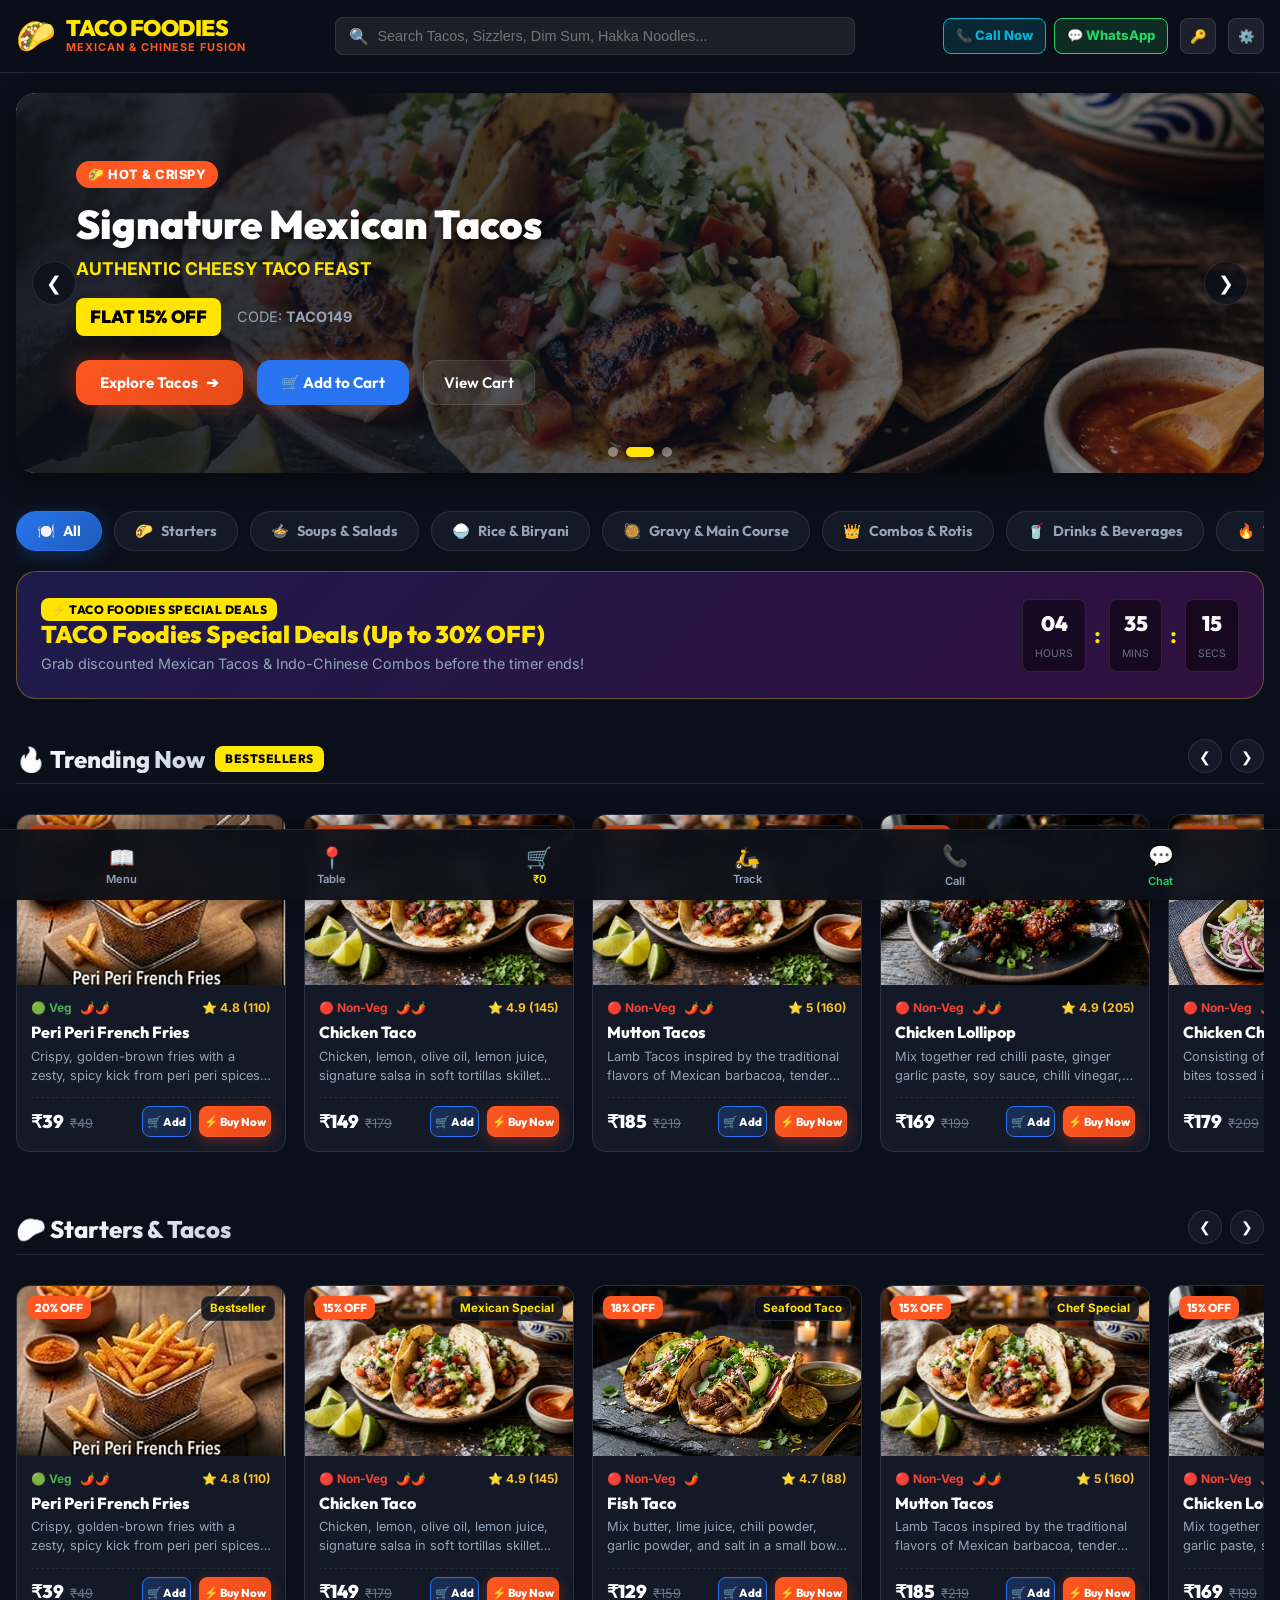
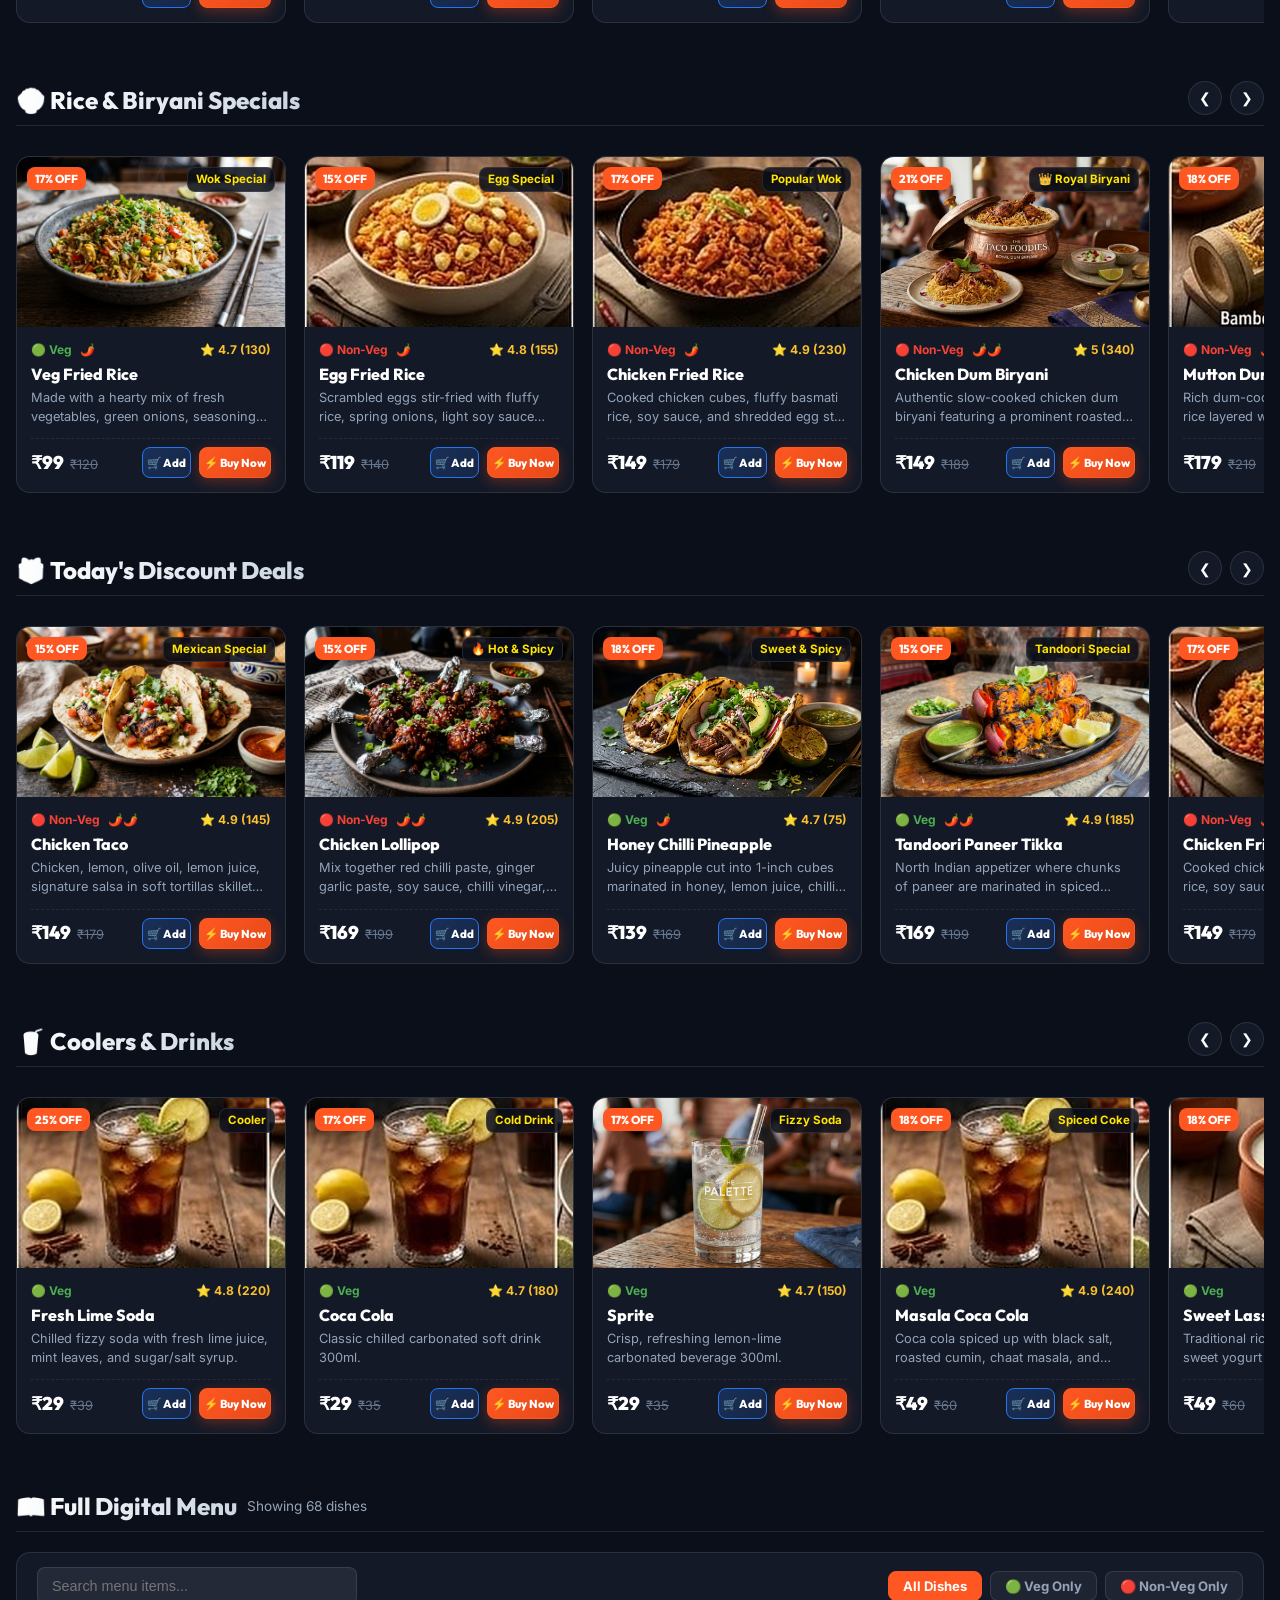
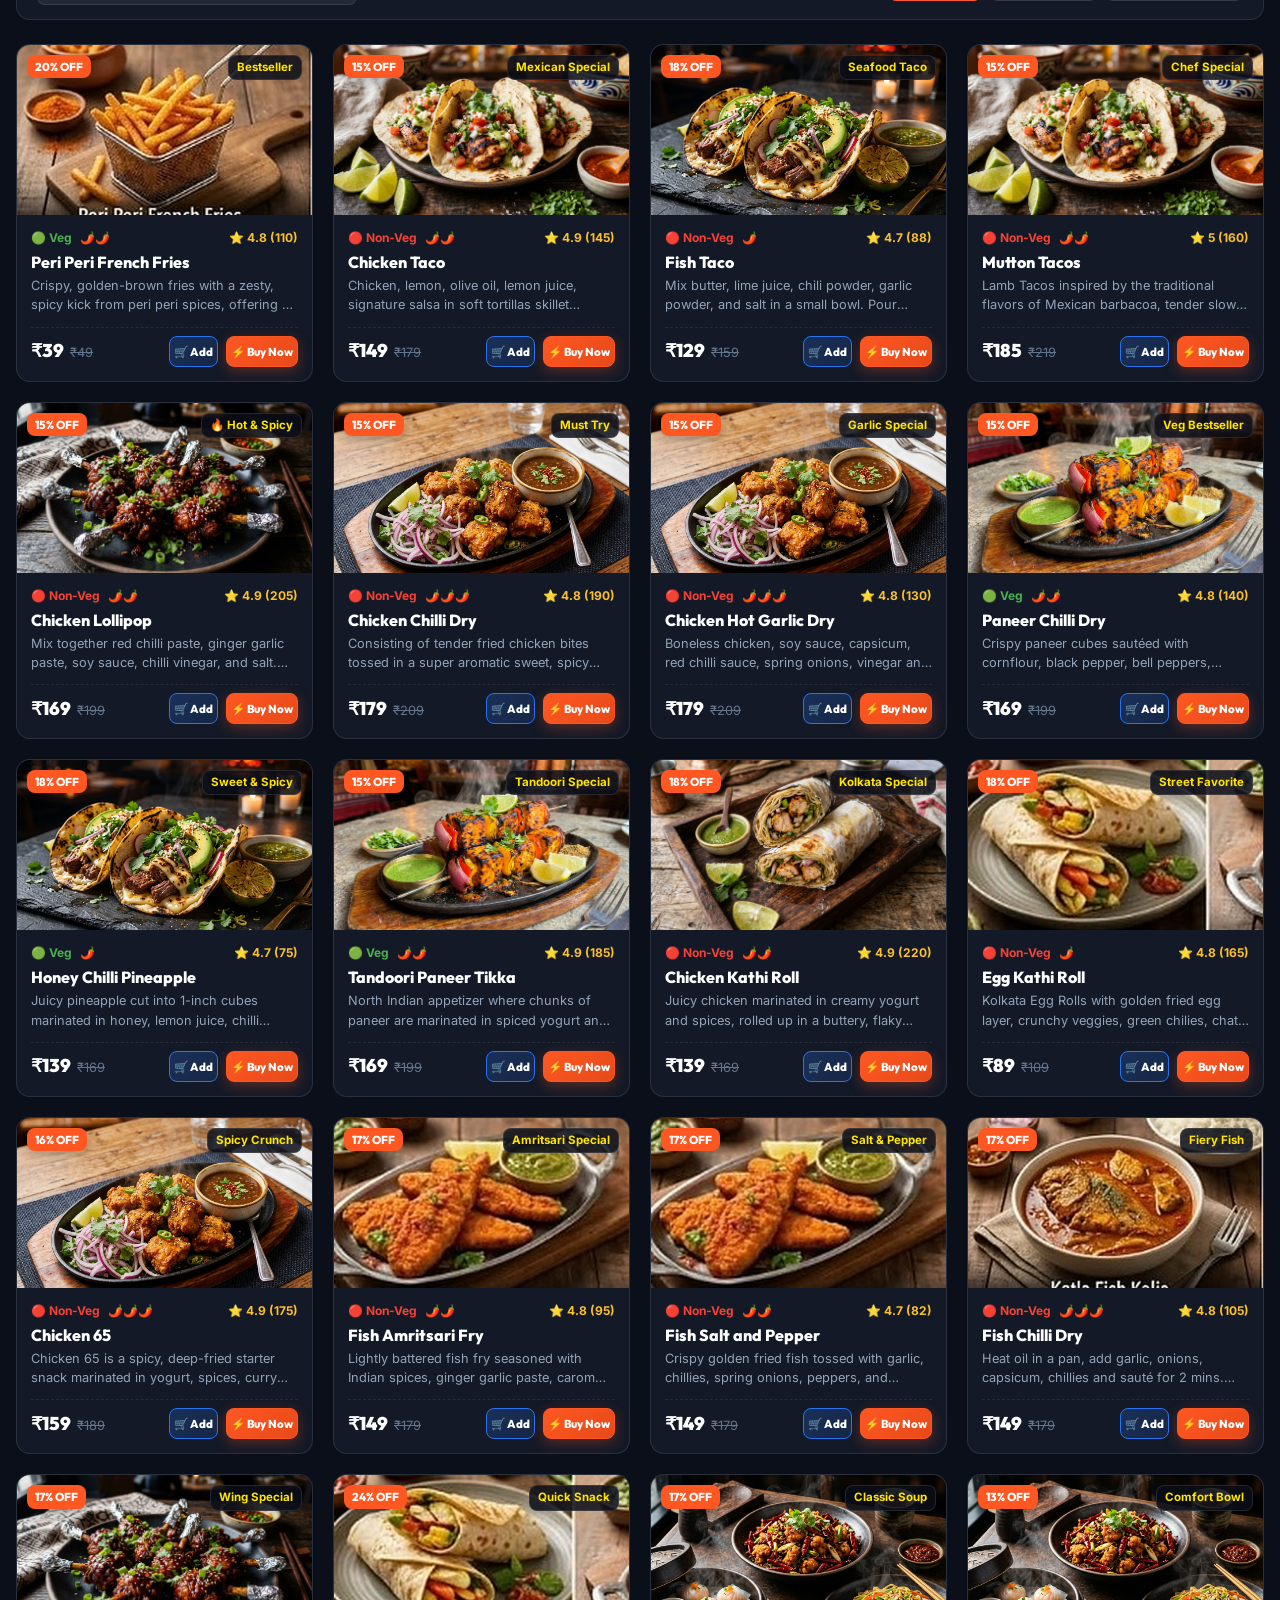
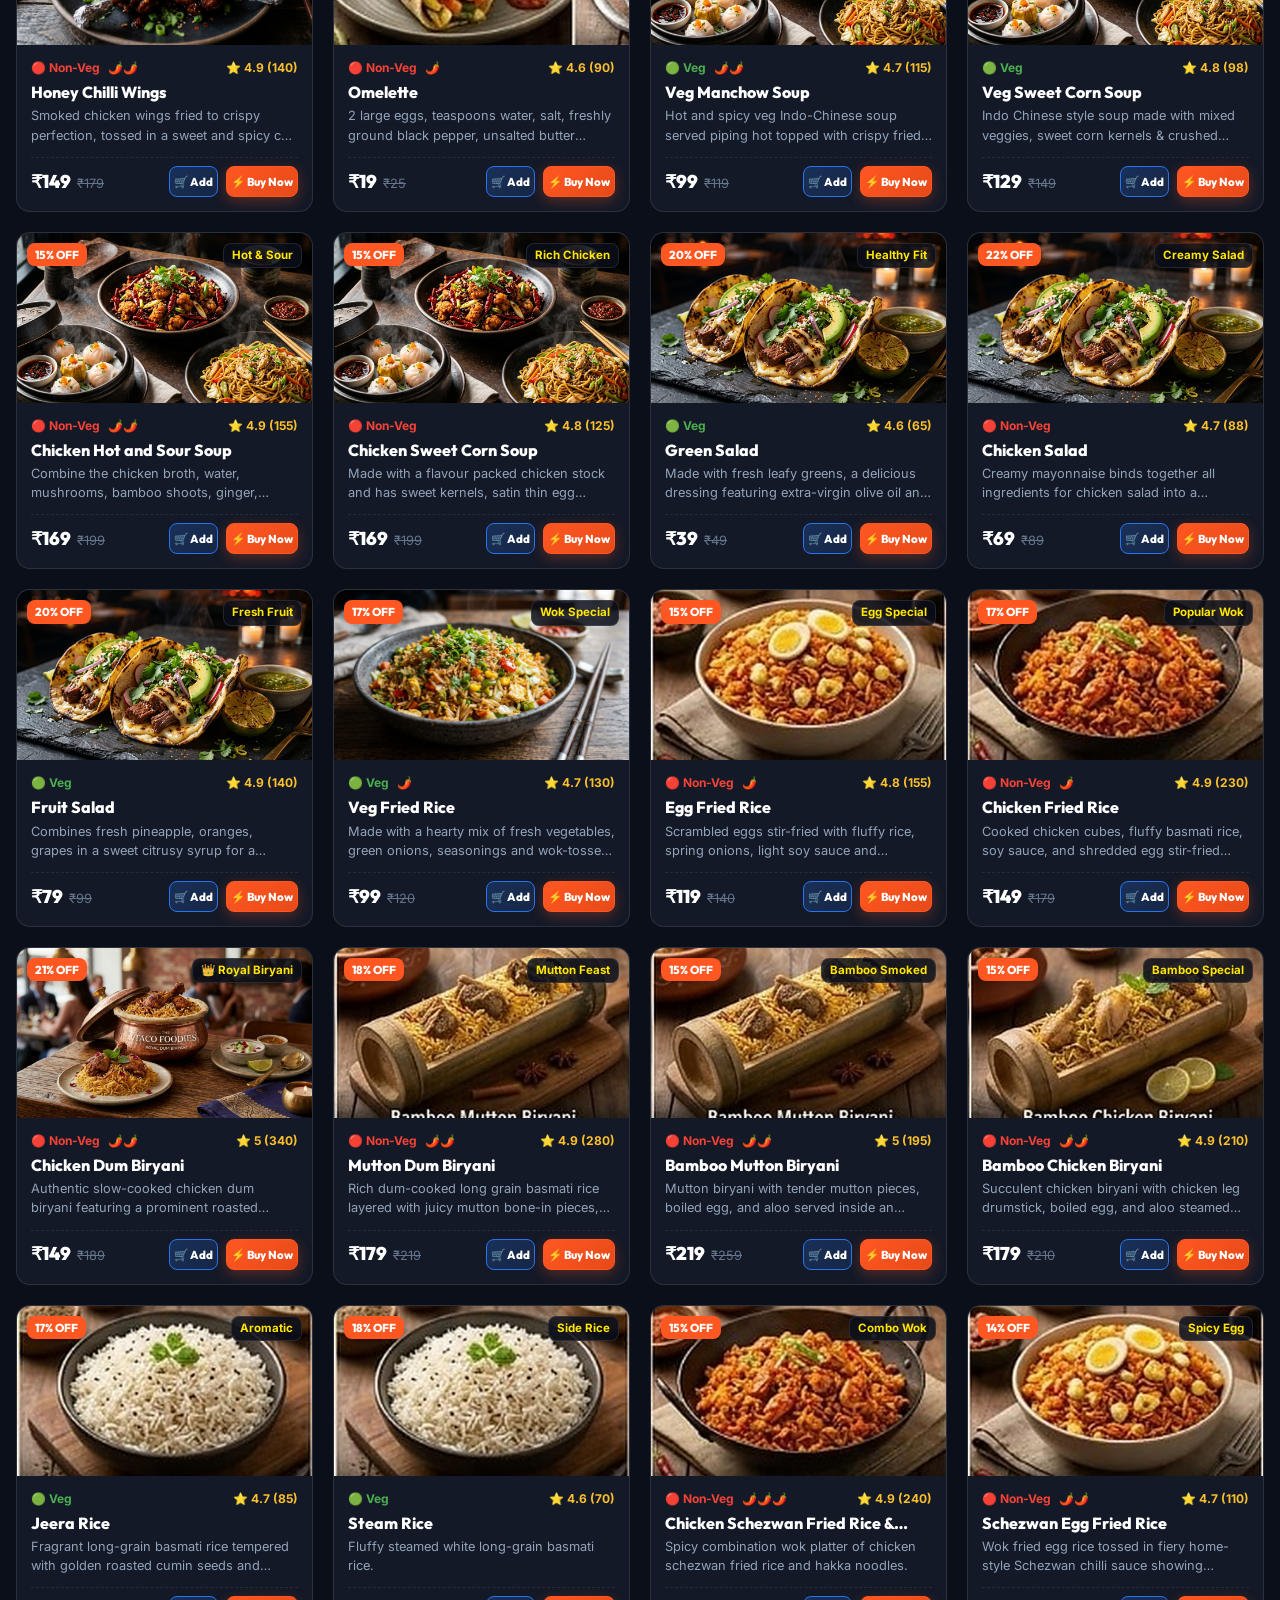
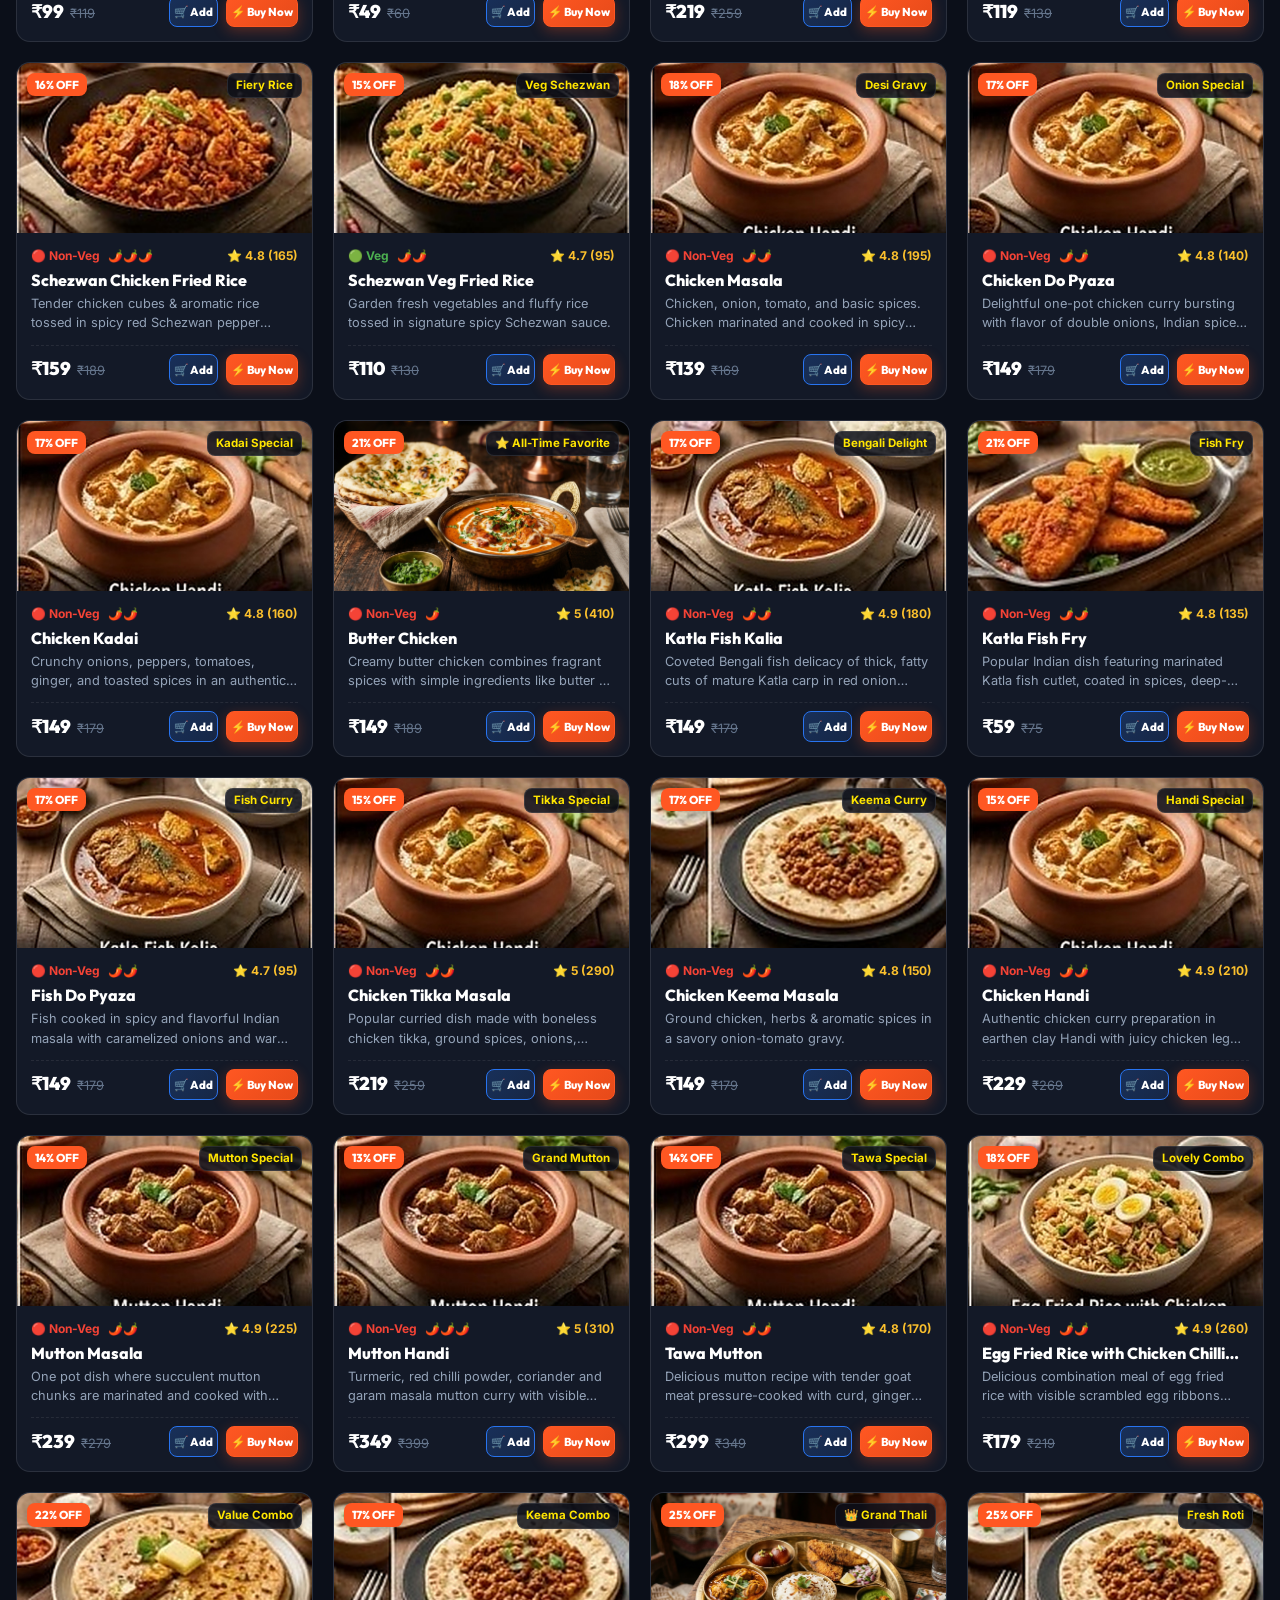
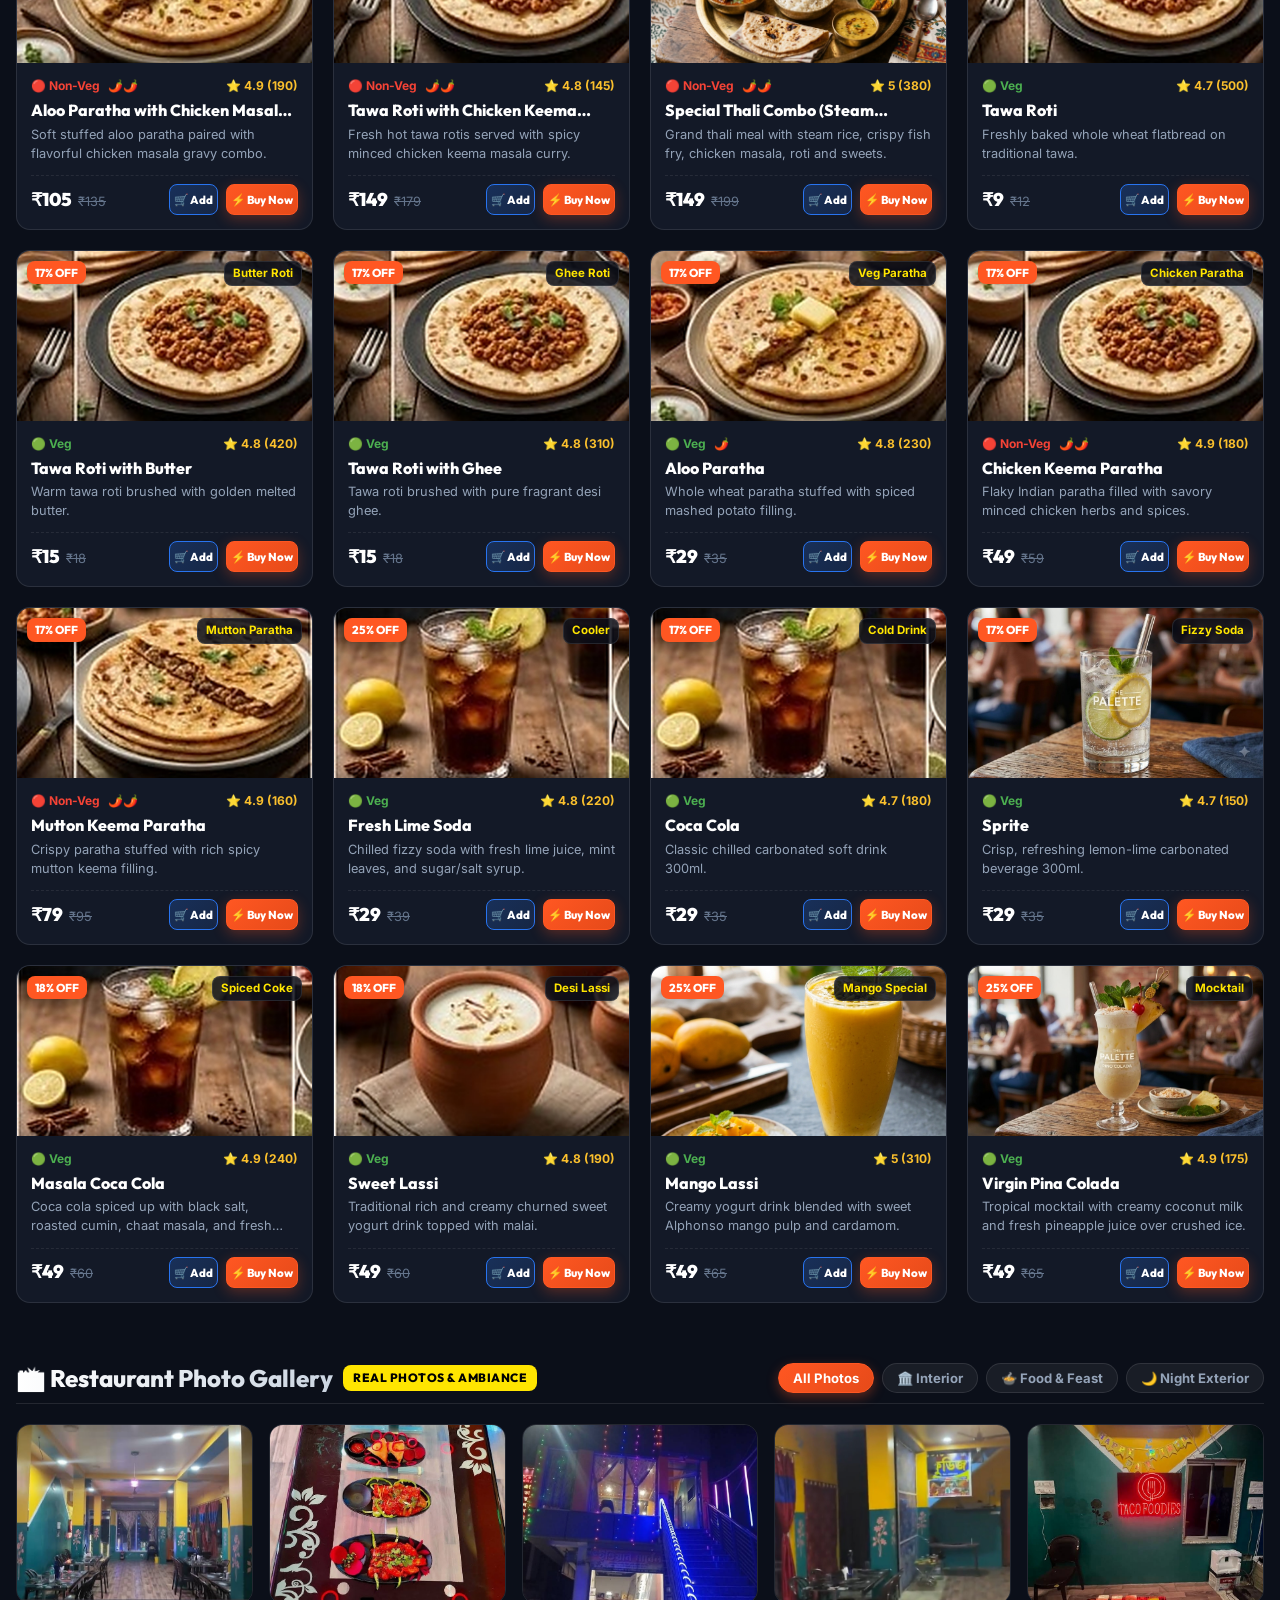
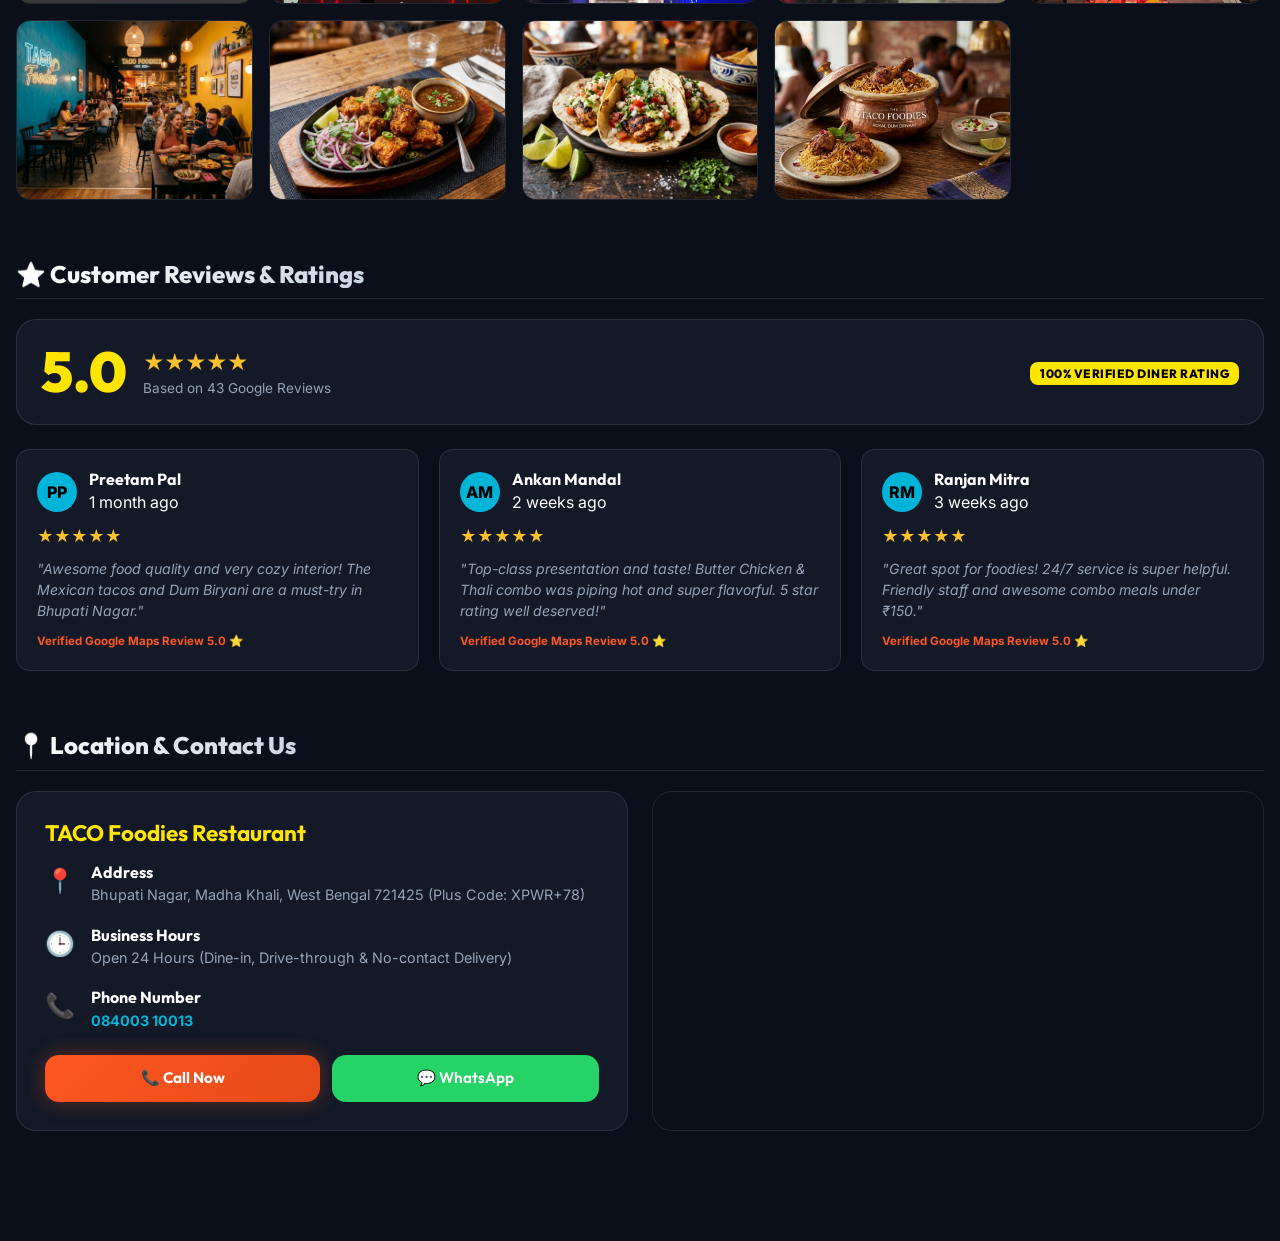
==== index.html @ 0001b576 "Secure Owner Auth with Supabase, update Sprite, Pina Colada & Biryani images" ====
<!DOCTYPE html>
<html lang="en">
<head>
  <meta charset="UTF-8">
  <meta name="viewport" content="width=device-width, initial-scale=1.0">
  <title>TACO Foodies – Award-Winning Mexican & Chinese Restaurant</title>
  <meta name="description" content="TACO Foodies in Bhupati Nagar, West Bengal. Premium Mexican Tacos, Indo-Chinese Sizzlers, Hakka Noodles & Dim Sum. 5.0 Rated, Open 24 Hours.">
  
  <!-- Supabase JS Client & CSS Stylesheets -->
  <script src="https://cdn.jsdelivr.net/npm/@supabase/supabase-js@2"></script>
  <link rel="stylesheet" href="css/main.css">
  <link rel="stylesheet" href="css/components.css">
  <link rel="stylesheet" href="css/animations.css">
</head>
<body>

  <!-- ==========================================
       1. FLIPKART STYLE HEADER & NAVIGATION
       ========================================== -->
  <header class="flipkart-header">
    <div class="container">
      <div class="header-top-bar">
        <!-- Logo -->
        <a href="index.html" class="brand-logo">
          <span class="logo-icon">🌮</span>
          <div class="logo-text">
            <span class="main-name">TACO FOODIES</span>
            <span class="tagline">Mexican & Chinese Fusion</span>
          </div>
        </a>

        <!-- Global Search Bar (Flipkart Style) -->
        <div class="header-search-wrapper">
          <span class="header-search-icon">🔍</span>
          <input type="text" id="headerSearchInput" class="header-search-input" placeholder="Search Tacos, Sizzlers, Dim Sum, Hakka Noodles...">
        </div>

        <!-- Top Header Action Controls (Display ONLY Call Now & WhatsApp) -->
        <div class="header-actions">
          <div class="header-contact-actions">
            <a href="tel:08400310013" class="header-call-btn" title="Call TACO Foodies">📞 Call Now</a>
            <a href="https://wa.me/918400310013" target="_blank" class="header-wa-btn" title="Chat on WhatsApp">💬 WhatsApp</a>
          </div>

          <!-- Owner Dashboard Login Icon Button -->
          <button id="openOwnerLoginModalBtn" class="owner-sync-icon-btn" title="Owner Dashboard Login (/owner-dashboard)">
            🔑
          </button>

          <!-- Owner Google Sheet Sync Settings Icon Button -->
          <button id="openOwnerSyncModalBtn" class="owner-sync-icon-btn" title="Owner Google Sheet Settings">
            ⚙️
          </button>
        </div>
      </div>
    </div>
  </header>

  <!-- ==========================================
       2. QR TABLE WELCOME BANNER (Dynamic)
       ========================================== -->
  <div class="container">
    <div id="qrTableBanner" class="qr-welcome-wrapper" style="display: none;"></div>
  </div>

  <main class="container">

    <!-- ==========================================
         3. HERO PROMOTIONAL BANNER SLIDER
         ========================================== -->
    <section class="hero-slider-container">
      <div id="heroSliderTrack" class="hero-slider-track">
        <!-- Slides dynamically rendered by UIController.js -->
      </div>
      
      <!-- Slider Arrows -->
      <button id="prevHeroSlideBtn" class="slider-nav-btn prev" aria-label="Previous Slide">❮</button>
      <button id="nextHeroSlideBtn" class="slider-nav-btn next" aria-label="Next Slide">❯</button>

      <!-- Slider Dots -->
      <div id="heroSliderDots" class="slider-dots-wrapper"></div>
    </section>

    <!-- ==========================================
         4. CATEGORY NAVIGATION PILLS
         ========================================== -->
    <nav id="categoryPillsNav" class="category-pills-bar">
      <!-- Category pills dynamically rendered by UIController.js -->
    </nav>

    <!-- ==========================================
         5. TODAY'S DEALS COUNTDOWN BANNER
         ========================================== -->
    <section class="deals-countdown-banner">
      <div class="deal-text-box">
        <span class="badge-fk-yellow">⚡ TACO FOODIES SPECIAL DEALS</span>
        <h3>TACO Foodies Special Deals (Up to 30% OFF)</h3>
        <p>Grab discounted Mexican Tacos & Indo-Chinese Combos before the timer ends!</p>
      </div>

      <div class="timer-box">
        <div class="timer-unit">
          <span id="timerHours" class="timer-num">04</span>
          <span class="timer-label">HOURS</span>
        </div>
        <span class="timer-colon">:</span>
        <div class="timer-unit">
          <span id="timerMins" class="timer-num">35</span>
          <span class="timer-label">MINS</span>
        </div>
        <span class="timer-colon">:</span>
        <div class="timer-unit">
          <span id="timerSecs" class="timer-num">20</span>
          <span class="timer-label">SECS</span>
        </div>
      </div>
    </section>

    <!-- ==========================================
         6. HORIZONTAL FOOD CAROUSELS
         ========================================== -->
    <!-- 🔥 Trending Now -->
    <section class="collection-section">
      <div class="section-header">
        <div class="section-title-wrap">
          <h2 class="section-title">🔥 Trending Now</h2>
          <span class="badge-fk-yellow">Bestsellers</span>
        </div>
        <div class="carousel-controls">
          <button class="carousel-nav-btn" onclick="uiController.scrollCarousel('carouselTrending', 'left')">❮</button>
          <button class="carousel-nav-btn" onclick="uiController.scrollCarousel('carouselTrending', 'right')">❯</button>
        </div>
      </div>
      <div id="carouselTrending" class="horizontal-carousel-track"></div>
    </section>

    <!-- 🌮 Starters & Tacos -->
    <section class="collection-section">
      <div class="section-header">
        <div class="section-title-wrap">
          <h2 class="section-title">🌮 Starters & Tacos</h2>
        </div>
        <div class="carousel-controls">
          <button class="carousel-nav-btn" onclick="uiController.scrollCarousel('carouselMexican', 'left')">❮</button>
          <button class="carousel-nav-btn" onclick="uiController.scrollCarousel('carouselMexican', 'right')">❯</button>
        </div>
      </div>
      <div id="carouselMexican" class="horizontal-carousel-track"></div>
    </section>

    <!-- 🍚 Rice & Biryani Specials -->
    <section class="collection-section">
      <div class="section-header">
        <div class="section-title-wrap">
          <h2 class="section-title">🍚 Rice & Biryani Specials</h2>
        </div>
        <div class="carousel-controls">
          <button class="carousel-nav-btn" onclick="uiController.scrollCarousel('carouselChinese', 'left')">❮</button>
          <button class="carousel-nav-btn" onclick="uiController.scrollCarousel('carouselChinese', 'right')">❯</button>
        </div>
      </div>
      <div id="carouselChinese" class="horizontal-carousel-track"></div>
    </section>

    <!-- 🎁 Today's Deals -->
    <section class="collection-section">
      <div class="section-header">
        <div class="section-title-wrap">
          <h2 class="section-title">🎁 Today's Discount Deals</h2>
        </div>
        <div class="carousel-controls">
          <button class="carousel-nav-btn" onclick="uiController.scrollCarousel('carouselDeals', 'left')">❮</button>
          <button class="carousel-nav-btn" onclick="uiController.scrollCarousel('carouselDeals', 'right')">❯</button>
        </div>
      </div>
      <div id="carouselDeals" class="horizontal-carousel-track"></div>
    </section>

    <!-- 🥤 Beverages -->
    <section class="collection-section">
      <div class="section-header">
        <div class="section-title-wrap">
          <h2 class="section-title">🥤 Coolers & Drinks</h2>
        </div>
        <div class="carousel-controls">
          <button class="carousel-nav-btn" onclick="uiController.scrollCarousel('carouselBeverages', 'left')">❮</button>
          <button class="carousel-nav-btn" onclick="uiController.scrollCarousel('carouselBeverages', 'right')">❯</button>
        </div>
      </div>
      <div id="carouselBeverages" class="horizontal-carousel-track"></div>
    </section>

    <!-- ==========================================
         7. MAIN DIGITAL MENU MATRIX & SEARCH FILTERS
         ========================================== -->
    <section id="digitalMenuSection" class="collection-section" style="margin-top: 40px;">
      <div class="section-header">
        <div class="section-title-wrap">
          <h2 class="section-title">📖 Full Digital Menu</h2>
          <span id="searchResultCount" style="font-size: 0.85rem; color: var(--text-secondary);"></span>
        </div>
      </div>

      <!-- Menu Search & Diet Filter Controls -->
      <div class="menu-controls-row">
        <div style="flex: 1; max-width: 320px;">
          <input type="text" id="menuSearchInput" class="header-search-input" placeholder="Search menu items..." style="padding-left: 14px;">
        </div>

        <div class="diet-filters-group">
          <button class="diet-filter-btn active" data-diet="all">All Dishes</button>
          <button class="diet-filter-btn" data-diet="veg">🟢 Veg Only</button>
          <button class="diet-filter-btn" data-diet="non-veg">🔴 Non-Veg Only</button>
        </div>
      </div>

      <!-- Main Food Grid -->
      <div id="mainMenuGrid" class="main-menu-grid"></div>
    </section>

    <!-- ==========================================
         8. RESTAURANT PHOTO GALLERY
         ========================================== -->
    <section class="collection-section" style="margin-top: 60px;">
      <div class="section-header" style="flex-wrap: wrap; gap: 12px;">
        <div class="section-title-wrap">
          <h2 class="section-title">📸 Restaurant Photo Gallery</h2>
          <span class="badge-fk-yellow">Real Photos & Ambiance</span>
        </div>
        <div class="gallery-filter-group" id="galleryFilterGroup">
          <button class="gallery-filter-btn active" data-category="all" onclick="uiController.filterGallery('all', this)">All Photos</button>
          <button class="gallery-filter-btn" data-category="Interior" onclick="uiController.filterGallery('Interior', this)">🏛️ Interior</button>
          <button class="gallery-filter-btn" data-category="Food" onclick="uiController.filterGallery('Food', this)">🍲 Food & Feast</button>
          <button class="gallery-filter-btn" data-category="Exterior" onclick="uiController.filterGallery('Exterior', this)">🌙 Night Exterior</button>
        </div>
      </div>
      <div id="galleryGrid" class="gallery-grid"></div>
    </section>

    <!-- ==========================================
         9. CUSTOMER REVIEWS & RATINGS SUMMARY
         ========================================== -->
    <section class="collection-section" style="margin-top: 60px;">
      <div class="section-header">
        <div class="section-title-wrap">
          <h2 class="section-title">⭐ Customer Reviews & Ratings</h2>
        </div>
      </div>

      <div class="reviews-summary-banner">
        <div class="rating-score-box">
          <span class="big-rating-num">5.0</span>
          <div class="rating-stars-col">
            <span style="color: #fbc02d; font-size: 1.3rem;">★★★★★</span>
            <span style="color: var(--text-secondary); font-size: 0.85rem;">Based on 43 Google Reviews</span>
          </div>
        </div>
        <div>
          <span class="badge-fk-yellow">100% VERIFIED DINER RATING</span>
        </div>
      </div>

      <div id="customerReviewsTrack" class="reviews-carousel-track"></div>
    </section>

    <!-- ==========================================
         10. CONTACT & GOOGLE MAPS SECTION
         ========================================== -->
    <section class="collection-section" style="margin-top: 60px;">
      <div class="section-header">
        <div class="section-title-wrap">
          <h2 class="section-title">📍 Location & Contact Us</h2>
        </div>
      </div>

      <div class="contact-section-grid">
        <div class="contact-info-card">
          <h3 style="font-size: 1.4rem; margin-bottom: 16px; color: var(--fk-yellow);">TACO Foodies Restaurant</h3>
          
          <div class="info-item">
            <span class="info-icon">📍</span>
            <div class="info-details">
              <h4>Address</h4>
              <p>Bhupati Nagar, Madha Khali, West Bengal 721425 (Plus Code: XPWR+78)</p>
            </div>
          </div>

          <div class="info-item">
            <span class="info-icon">🕒</span>
            <div class="info-details">
              <h4>Business Hours</h4>
              <p>Open 24 Hours (Dine-in, Drive-through & No-contact Delivery)</p>
            </div>
          </div>

          <div class="info-item">
            <span class="info-icon">📞</span>
            <div class="info-details">
              <h4>Phone Number</h4>
              <p><a href="tel:08400310013" style="color: var(--taco-teal); font-weight: 700;">084003 10013</a></p>
            </div>
          </div>

          <div style="display: flex; gap: 12px; margin-top: 24px;">
            <a href="tel:08400310013" class="primary-btn" style="flex: 1;">📞 Call Now</a>
            <a href="https://wa.me/918400310013" target="_blank" class="secondary-btn" style="flex: 1; background: #25d366; color: #fff; border: none;">💬 WhatsApp</a>
          </div>
        </div>

        <!-- Embedded Google Maps -->
        <div class="map-container-box">
          <iframe 
            title="TACO Foodies Google Maps" 
            src="https://www.google.com/maps/embed?pb=!1m18!1m12!1m3!1d3698.81432128741!2d87.7408681!3d21.9956379!2m3!1f0!2f0!3f0!3m2!1i1024!2i768!4f13.1!3m3!1m2!1s0x3a02db003d2d7f99%3A0x33a7243d12408a46!2sTACO%20foodies!5e0!3m2!1sen!2sin!4v1724000000000!5m2!1sen!2sin" 
            width="100%" 
            height="100%" 
            style="border:0; min-height: 320px;" 
            allowfullscreen="" 
            loading="lazy">
          </iframe>
        </div>
      </div>
    </section>

  </main>

  <!-- ==========================================
       11. SLIDE-OVER CART DRAWER
       ========================================== -->
  <div id="cartDrawerOverlay" class="cart-drawer-overlay"></div>
  <aside id="cartDrawer" class="cart-drawer">
    <div class="cart-drawer-header">
      <h3 style="font-size: 1.2rem;">🛒 Your Food Order</h3>
      <button id="closeCartDrawerBtn" class="close-modal-btn">✕</button>
    </div>

    <div id="cartDrawerItems" class="cart-drawer-items">
      <!-- Item cards inserted dynamically by cart.js -->
    </div>

    <div class="cart-drawer-footer">
      <div class="price-summary-row">
        <span>Item Total (Original)</span>
        <span id="cartSubtotalAmount">₹0</span>
      </div>
      <div class="price-summary-row" style="color: var(--taco-green);">
        <span>Offer Savings</span>
        <span id="cartSavingsAmount">-₹0</span>
      </div>
      <div class="price-summary-row total-row">
        <span>Total Payable</span>
        <span id="cartTotalAmount">₹0</span>
      </div>

      <button id="checkoutWhatsAppBtn" class="whatsapp-checkout-btn" onclick="cartSystem.proceedToCheckout()">
        ⚡ Proceed to Place Order
      </button>
    </div>
  </aside>

  <!-- ==========================================
       12. FLOATING ACTION BAR FOR MOBILE
       ========================================== -->
  <div class="floating-mobile-bar">
    <button class="floating-action-item" onclick="window.location.href='#digitalMenuSection'">
      <span class="icon">📖</span>
      <span>Menu</span>
    </button>

    <button class="floating-action-item" onclick="tableQRSystem.openTablePicker()">
      <span class="icon">📍</span>
      <span id="mobileTableBadgeText">Table</span>
    </button>

    <button class="floating-action-item active open-cart-btn">
      <span class="icon">🛒</span>
      <span id="floatingCartTotal">₹0</span>
    </button>

    <button class="floating-action-item" onclick="orderTracker.openTrackerModal()">
      <span class="icon">🛵</span>
      <span>Track</span>
    </button>

    <a href="tel:08400310013" class="floating-action-item">
      <span class="icon">📞</span>
      <span>Call</span>
    </a>

    <a href="https://wa.me/918400310013" target="_blank" class="floating-action-item" style="color: #25d366;">
      <span class="icon">💬</span>
      <span>Chat</span>
    </a>
  </div>

  <!-- ==========================================
       13. OWNER GOOGLE SHEET SYNC MODAL
       ========================================== -->
  <div id="ownerSyncModal" class="modal-backdrop">
    <div class="modal-box">
      <button id="closeSyncModalBtn" class="close-modal-btn">✕</button>
      <h3 style="font-size: 1.3rem; margin-bottom: 10px; color: var(--fk-yellow);">⚙️ Restaurant Owner - Google Sheet Sync</h3>
      <p style="font-size: 0.85rem; color: var(--text-secondary); margin-bottom: 16px;">
        Connect your published Google Sheet CSV URL below to update food names, prices, discounts, and images in real time without writing code!
      </p>

      <div id="sheetSyncStatus" style="margin-bottom: 14px;"></div>

      <label style="display: block; font-size: 0.8rem; font-weight: 700; margin-bottom: 6px;">Published Google Sheet CSV URL:</label>
      <input type="text" id="googleSheetUrlInput" class="header-search-input" style="padding-left: 12px; margin-bottom: 16px;" placeholder="https://docs.google.com/spreadsheets/d/.../export?format=csv">

      <div style="display: flex; gap: 10px;">
        <button id="saveSheetUrlBtn" class="primary-btn" style="flex: 1;">Save & Sync Menu</button>
        <button id="resetSheetUrlBtn" class="secondary-btn">Reset Default</button>
      </div>
    </div>
  </div>

  <!-- ==========================================
       14. DISH DETAIL LIGHTBOX MODAL
       ========================================== -->
  <div id="dishDetailModal" class="modal-backdrop">
    <div class="modal-box" style="max-width: 600px;">
      <button id="closeDishModalBtn" class="close-modal-btn">✕</button>
      <div id="dishDetailContent"></div>
    </div>
  </div>

  <!-- ==========================================
       15. GALLERY LIGHTBOX MODAL
       ========================================== -->
  <div id="galleryModal" class="modal-backdrop">
    <div class="modal-box" style="max-width: 750px; padding: 16px;">
      <button id="closeGalleryModalBtn" class="close-modal-btn">✕</button>
      <img id="galleryModalImg" src="" alt="Gallery Preview" style="width: 100%; height: 380px; object-fit: cover; border-radius: var(--radius-md); margin-bottom: 12px;">
      <h3 id="galleryModalTitle" style="font-size: 1.2rem; color: var(--fk-yellow);"></h3>
      <p id="galleryModalCaption" style="font-size: 0.88rem; color: var(--text-secondary);"></p>
    </div>
  </div>

  <!-- ==========================================
       16. TABLE SELECTION MODAL
       ========================================== -->
  <div id="tablePickerModal" class="modal-backdrop">
    <div class="modal-box" style="max-width: 440px;">
      <button id="closeTableModalBtn" class="close-modal-btn">✕</button>
      <h3 style="font-size: 1.3rem; margin-bottom: 8px; color: var(--taco-teal);">📍 Select Your Dining Table</h3>
      <p style="font-size: 0.85rem; color: var(--text-secondary); margin-bottom: 16px;">
        Choose your table number below to order food directly to your seat at TACO Foodies!
      </p>

      <div class="table-grid-selector" style="display: grid; grid-template-columns: repeat(4, 1fr); gap: 10px; margin-bottom: 18px;">
        <button class="table-num-btn" onclick="tableQRSystem.setTable(1)">T-1</button>
        <button class="table-num-btn" onclick="tableQRSystem.setTable(2)">T-2</button>
        <button class="table-num-btn" onclick="tableQRSystem.setTable(3)">T-3</button>
        <button class="table-num-btn" onclick="tableQRSystem.setTable(4)">T-4</button>
        <button class="table-num-btn" onclick="tableQRSystem.setTable(5)">T-5</button>
        <button class="table-num-btn" onclick="tableQRSystem.setTable(6)">T-6</button>
        <button class="table-num-btn" onclick="tableQRSystem.setTable(7)">T-7</button>
        <button class="table-num-btn" onclick="tableQRSystem.setTable(8)">T-8</button>
        <button class="table-num-btn" onclick="tableQRSystem.setTable(9)">T-9</button>
        <button class="table-num-btn" onclick="tableQRSystem.setTable(10)">T-10</button>
        <button class="table-num-btn" onclick="tableQRSystem.setTable(11)">T-11</button>
        <button class="table-num-btn" onclick="tableQRSystem.setTable(12)">T-12</button>
      </div>

      <div style="display: flex; gap: 10px; align-items: center;">
        <input type="number" id="customTableInput" class="header-search-input" style="padding-left: 14px;" placeholder="Custom Table No. (e.g. 15)">
        <button id="saveCustomTableBtn" class="primary-btn" style="white-space: nowrap;">Set Table</button>
      </div>
    </div>
  </div>

  <!-- ==========================================
       17. EXPRESS CHECKOUT MODAL (Dine In / Home Delivery)
       ========================================== -->
  <div id="checkoutModal" class="modal-backdrop">
    <div class="modal-box" style="max-width: 580px;">
      <button id="closeCheckoutModalBtn" class="close-modal-btn">✕</button>
      <div id="checkoutModalContent"></div>
    </div>
  </div>

  <!-- ==========================================
       18. MY ORDERS MULTI-TRACKING MODAL (/my-orders)
       ========================================== -->
  <div id="orderTrackerModal" class="modal-backdrop">
    <div class="modal-box" style="max-width: 720px; width: 95%;">
      <button id="closeTrackerModalBtn" class="close-modal-btn">✕</button>
      <div id="orderTrackerContent"></div>
    </div>
  </div>

  <!-- ==========================================
       19. RESTAURANT OWNER LOGIN MODAL (/owner-login)
       ========================================== -->
  <div id="ownerLoginModal" class="modal-backdrop">
    <div class="modal-box" style="max-width: 440px;">
      <button id="closeOwnerLoginBtn" class="close-modal-btn">✕</button>
      <div style="text-align: center; margin-bottom: 20px;">
        <span style="font-size: 3rem;">🔐</span>
        <h3 style="font-size: 1.4rem; color: var(--fk-yellow); margin-top: 8px;">Restaurant Owner Portal</h3>
        <p style="font-size: 0.85rem; color: var(--text-secondary);">Secure Supabase Owner Authentication</p>
      </div>

      <div id="ownerLoginError" class="auth-error-banner" style="display: none; background: rgba(255, 59, 48, 0.15); border: 1px solid #ff3b30; color: #ff6b6b; padding: 10px 14px; border-radius: 8px; margin-bottom: 16px; font-size: 0.88rem; text-align: center; font-weight: 600;"></div>

      <form id="ownerLoginForm" autocomplete="off">
        <div class="form-group" style="margin-bottom: 16px;">
          <label class="form-label">Email *</label>
          <input type="text" id="ownerEmailInput" class="form-input" value="" placeholder="Enter owner email" required autocomplete="username">
        </div>

        <div class="form-group" style="margin-bottom: 20px;">
          <label class="form-label">Password *</label>
          <div style="position: relative; display: flex; align-items: center;">
            <input type="password" id="ownerPasswordInput" class="form-input" value="" placeholder="Enter password" required autocomplete="current-password" style="padding-right: 46px; width: 100%;">
            <button type="button" id="toggleOwnerPasswordBtn" style="position: absolute; right: 8px; background: none; border: none; color: var(--text-secondary); cursor: pointer; font-size: 1.1rem; padding: 6px;" title="Show/Hide Password">👁️</button>
          </div>
        </div>

        <button type="submit" id="ownerLoginSubmitBtn" class="primary-btn full-width" style="padding: 12px; font-size: 1rem; justify-content: center;">
          🔑 Access Owner Dashboard
        </button>
      </form>
    </div>
  </div>

  <!-- ==========================================
       20. RESTAURANT OWNER DASHBOARD (/owner-dashboard)
       ========================================== -->
  <div id="ownerDashboardModal" class="modal-backdrop">
    <div class="modal-box" style="max-width: 1080px; width: 95%;">
      <button id="closeOwnerDashBtn" class="close-modal-btn">✕</button>
      
      <!-- Dashboard Top Header Bar -->
      <div class="dash-top-bar">
        <div>
          <h2 style="font-size: 1.5rem; color: var(--fk-yellow); font-weight: 900;">👑 TACO Foodies - Owner Dashboard</h2>
          <span style="font-size: 0.8rem; color: var(--taco-teal);">Live Supabase Database & Realtime Status Center</span>
        </div>
        <button class="secondary-btn" style="padding: 6px 12px; font-size: 0.8rem;" onclick="ownerDashboard.handleOwnerLogout()">
          🔒 Sign Out
        </button>
      </div>

      <!-- 1. Summary Cards Grid -->
      <div id="ownerSummaryCardsContainer" class="summary-cards-grid"></div>

      <!-- 2. Filters Row -->
      <div class="dash-filters-row">
        <span style="font-weight: 800; font-size: 0.9rem; color: var(--text-primary);">Filter Orders:</span>
        <div class="dash-filters-group">
          <button class="owner-filter-btn active" data-filter="all" onclick="ownerDashboard.setFilter('all')">All</button>
          <button class="owner-filter-btn" data-filter="today" onclick="ownerDashboard.setFilter('today')">Today's</button>
          <button class="owner-filter-btn yellow" data-filter="verification_pending" onclick="ownerDashboard.setFilter('verification_pending')">💳 Advance Pending</button>
          <button class="owner-filter-btn yellow" data-filter="pending" onclick="ownerDashboard.setFilter('pending')">Pending</button>
          <button class="owner-filter-btn blue" data-filter="preparing" onclick="ownerDashboard.setFilter('preparing')">Preparing</button>
          <button class="owner-filter-btn orange" data-filter="ready" onclick="ownerDashboard.setFilter('ready')">Ready</button>
          <button class="owner-filter-btn green" data-filter="completed" onclick="ownerDashboard.setFilter('completed')">Completed</button>
          <button class="owner-filter-btn red" data-filter="cancelled" onclick="ownerDashboard.setFilter('cancelled')">Cancelled</button>
          <button class="owner-filter-btn" data-filter="delivery" onclick="ownerDashboard.setFilter('delivery')">🏠 Home Delivery</button>
          <button class="owner-filter-btn" data-filter="dine_in" onclick="ownerDashboard.setFilter('dine_in')">📍 Dine-In</button>
        </div>
      </div>

      <!-- 3. Color-Coded Orders Grid -->
      <div id="ownerOrdersFeedGrid" class="owner-orders-grid"></div>

      <!-- 4. Analytics Summary Dashboard -->
      <div id="ownerAnalyticsContainer" class="analytics-section-grid" style="margin-top: 24px;"></div>
    </div>
  </div>

  <!-- JavaScript Modules -->
  <script src="js/menuData.js"></script>
  <script src="js/tableQR.js"></script>
  <script src="js/googleSheetsSync.js"></script>
  <script src="js/supabaseClient.js"></script>
  <script src="js/cart.js"></script>
  <script src="js/checkout.js"></script>
  <script src="js/orderTracker.js"></script>
  <script src="js/ownerDashboard.js"></script>
  <script src="js/UIController.js"></script>
  <script src="js/app.js"></script>
</body>
</html>
---- css/main.css ----
/* ==========================================================================
   TACO FOODIES - MAIN DESIGN SYSTEM & BRAND TOKENS
   Inspired by Flipkart Product Discovery + Vibrant Dining Aesthetic
   ========================================================================== */

@import url('https://fonts.googleapis.com/css2?family=Inter:wght@300;400;500;600;700&family=Outfit:wght@500;600;700;800;900&display=swap');

:root {
  /* Brand Palette */
  --fk-yellow: #ffe500;
  --fk-blue: #2874f0;
  --taco-orange: #ff5722;
  --taco-teal: #00b4d8;
  --taco-green: #2e7d32;
  --taco-red: #d32f2f;

  /* Glass & Charcoal Dark Theme */
  --bg-dark: #0b0f19;
  --bg-card: #131927;
  --bg-card-hover: #1c2538;
  --bg-glass: rgba(19, 25, 39, 0.85);
  --border-glass: rgba(255, 255, 255, 0.1);
  --border-active: rgba(255, 229, 0, 0.4);

  /* Typography */
  --font-heading: 'Outfit', -apple-system, BlinkMacSystemFont, sans-serif;
  --font-body: 'Inter', -apple-system, BlinkMacSystemFont, sans-serif;
  
  --text-primary: #ffffff;
  --text-secondary: #94a3b8;
  --text-muted: #64748b;

  /* Spacing & Shadows */
  --radius-sm: 8px;
  --radius-md: 14px;
  --radius-lg: 20px;
  --radius-full: 9999px;

  --shadow-sm: 0 4px 12px rgba(0, 0, 0, 0.25);
  --shadow-md: 0 8px 24px rgba(0, 0, 0, 0.4);
  --shadow-glow: 0 0 20px rgba(255, 87, 34, 0.35);
  --shadow-fk: 0 4px 20px rgba(40, 116, 240, 0.3);
}

/* Reset & Box Sizing */
*, *::before, *::after {
  box-sizing: border-box;
  margin: 0;
  padding: 0;
}

html {
  scroll-behavior: smooth;
  font-size: 16px;
  overflow-x: hidden;
  max-width: 100vw;
}

body {
  background-color: var(--bg-dark);
  color: var(--text-primary);
  font-family: var(--font-body);
  line-height: 1.5;
  overflow-x: hidden;
  max-width: 100vw;
  position: relative;
  padding-bottom: 70px; /* Space for bottom floating bar on mobile */
  -webkit-font-smoothing: antialiased;
}

/* Typography Helpers */
h1, h2, h3, h4, h5, h6 {
  font-family: var(--font-heading);
  color: var(--text-primary);
  line-height: 1.2;
}

a {
  color: inherit;
  text-decoration: none;
}

button {
  cursor: pointer;
  border: none;
  background: none;
  font-family: inherit;
}

/* Custom Scrollbars */
::-webkit-scrollbar {
  width: 8px;
  height: 8px;
}

::-webkit-scrollbar-track {
  background: var(--bg-dark);
}

::-webkit-scrollbar-thumb {
  background: #334155;
  border-radius: var(--radius-full);
}

::-webkit-scrollbar-thumb:hover {
  background: var(--taco-orange);
}

/* Container Utility */
.container {
  max-width: 1280px;
  margin: 0 auto;
  padding: 0 16px;
}

/* Common Buttons */
.primary-btn {
  background: linear-gradient(135deg, var(--taco-orange) 0%, #e64a19 100%);
  color: #ffffff;
  font-family: var(--font-heading);
  font-weight: 700;
  font-size: 0.95rem;
  padding: 12px 24px;
  border-radius: var(--radius-md);
  box-shadow: var(--shadow-glow);
  transition: all 0.25s cubic-bezier(0.4, 0, 0.2, 1);
  display: inline-flex;
  align-items: center;
  justify-content: center;
  gap: 8px;
}

.primary-btn:hover {
  transform: translateY(-2px);
  box-shadow: 0 6px 25px rgba(255, 87, 34, 0.5);
  background: linear-gradient(135deg, #ff7043 0%, var(--taco-orange) 100%);
}

.secondary-btn {
  background: rgba(255, 255, 255, 0.08);
  border: 1px solid var(--border-glass);
  color: var(--text-primary);
  font-family: var(--font-heading);
  font-weight: 600;
  font-size: 0.95rem;
  padding: 12px 20px;
  border-radius: var(--radius-md);
  transition: all 0.25s ease;
  display: inline-flex;
  align-items: center;
  justify-content: center;
  gap: 8px;
}

.secondary-btn:hover {
  background: rgba(255, 255, 255, 0.15);
  border-color: rgba(255, 255, 255, 0.3);
}

/* Flipkart Yellow Accent Badge */
.badge-fk-yellow {
  background: var(--fk-yellow);
  color: #000000;
  font-family: var(--font-heading);
  font-weight: 800;
  padding: 4px 10px;
  border-radius: var(--radius-sm);
  font-size: 0.75rem;
  text-transform: uppercase;
  letter-spacing: 0.5px;
}

.section-header {
  display: flex;
  justify-content: space-between;
  align-items: flex-end;
  margin-bottom: 20px;
  padding-bottom: 10px;
  border-bottom: 1px solid var(--border-glass);
}

.section-title-wrap {
  display: flex;
  align-items: center;
  gap: 10px;
}

.section-title {
  font-size: 1.5rem;
  font-weight: 800;
  background: linear-gradient(90deg, #ffffff 0%, #cbd5e1 100%);
  -webkit-background-clip: text;
  -webkit-text-fill-color: transparent;
}
---- css/components.css ----
/* ==========================================================================
   TACO FOODIES - COMPONENTS STYLESHEET
   Flipkart-Style Layout Components
   ========================================================================== */

/* --- 1. FLIPKART HEADER & NAVBAR --- */
.flipkart-header {
  position: sticky;
  top: 0;
  z-index: 1000;
  background: rgba(11, 15, 25, 0.95);
  backdrop-filter: blur(12px);
  border-bottom: 1px solid var(--border-glass);
  transition: all 0.3s ease;
}

.flipkart-header.scrolled {
  box-shadow: 0 10px 30px rgba(0, 0, 0, 0.6);
}

.header-top-bar {
  display: flex;
  align-items: center;
  justify-content: space-between;
  gap: 16px;
  padding: 12px 0;
}

.brand-logo {
  display: flex;
  align-items: center;
  gap: 10px;
}

.brand-logo .logo-icon {
  font-size: 2rem;
}

.brand-logo .logo-text {
  display: flex;
  flex-direction: column;
}

.brand-logo .main-name {
  font-family: var(--font-heading);
  font-size: 1.4rem;
  font-weight: 900;
  color: var(--fk-yellow);
  letter-spacing: -0.5px;
  line-height: 1;
}

.brand-logo .tagline {
  font-size: 0.68rem;
  color: var(--taco-orange);
  font-weight: 700;
  letter-spacing: 1px;
  text-transform: uppercase;
}

/* Header Search Input (Flipkart Style) */
.header-search-wrapper {
  flex: 1;
  max-width: 520px;
  position: relative;
}

.header-search-input {
  width: 100%;
  padding: 10px 16px 10px 42px;
  background: rgba(255, 255, 255, 0.07);
  border: 1px solid var(--border-glass);
  border-radius: var(--radius-sm);
  color: var(--text-primary);
  font-size: 0.9rem;
  transition: all 0.25s ease;
}

.header-search-input:focus {
  outline: none;
  border-color: var(--fk-yellow);
  background: rgba(255, 255, 255, 0.12);
  box-shadow: 0 0 12px rgba(255, 229, 0, 0.2);
}

.header-search-icon {
  position: absolute;
  left: 14px;
  top: 50%;
  transform: translateY(-50%);
  color: var(--text-secondary);
  font-size: 1rem;
}

/* Header Actions */
.header-actions {
  display: flex;
  align-items: center;
  gap: 12px;
}

.table-badge-btn {
  background: rgba(0, 180, 216, 0.15);
  border: 1px solid var(--taco-teal);
  color: var(--taco-teal);
  padding: 8px 14px;
  border-radius: var(--radius-full);
  font-weight: 700;
  font-size: 0.82rem;
  display: flex;
  align-items: center;
  gap: 6px;
  transition: all 0.2s ease;
}

.table-badge-btn:hover {
  background: var(--taco-teal);
  color: #000000;
}

.header-cart-btn {
  position: relative;
  background: var(--fk-blue);
  color: #ffffff;
  padding: 8px 16px;
  border-radius: var(--radius-sm);
  font-family: var(--font-heading);
  font-weight: 700;
  font-size: 0.9rem;
  display: flex;
  align-items: center;
  gap: 8px;
  box-shadow: var(--shadow-fk);
  transition: all 0.25s ease;
}

.header-cart-btn:hover {
  background: #1a63d8;
  transform: translateY(-1px);
}

.cart-count-badge {
  background: var(--taco-orange);
  color: #ffffff;
  font-size: 0.75rem;
  font-weight: 800;
  width: 20px;
  height: 20px;
  border-radius: var(--radius-full);
  display: flex;
  align-items: center;
  justify-content: center;
}

.owner-sync-icon-btn {
  background: rgba(255, 255, 255, 0.08);
  border: 1px solid var(--border-glass);
  color: var(--text-secondary);
  width: 36px;
  height: 36px;
  border-radius: var(--radius-sm);
  display: flex;
  align-items: center;
  justify-content: center;
  transition: all 0.2s ease;
}

.owner-sync-icon-btn:hover {
  color: var(--fk-yellow);
  border-color: var(--fk-yellow);
}

/* --- 2. QR TABLE WELCOME BANNER --- */
.qr-welcome-wrapper {
  margin: 16px 0 0 0;
}

.qr-welcome-alert {
  background: linear-gradient(90deg, rgba(0, 180, 216, 0.2) 0%, rgba(255, 87, 34, 0.15) 100%);
  border: 1px solid var(--taco-teal);
  border-radius: var(--radius-md);
  padding: 12px 20px;
  display: flex;
  align-items: center;
  justify-content: space-between;
  gap: 16px;
}

.qr-welcome-alert .alert-content {
  display: flex;
  align-items: center;
  gap: 14px;
}

.qr-welcome-alert .table-icon {
  font-size: 1.8rem;
}

.qr-welcome-alert .welcome-heading {
  font-size: 1rem;
  color: #ffffff;
}

.qr-welcome-alert p {
  font-size: 0.85rem;
  color: var(--text-secondary);
}

.change-table-btn {
  background: rgba(255, 255, 255, 0.15);
  color: #ffffff;
  padding: 6px 14px;
  border-radius: var(--radius-sm);
  font-size: 0.8rem;
  font-weight: 600;
  transition: all 0.2s ease;
}

.change-table-btn:hover {
  background: #ffffff;
  color: #000000;
}

/* --- 3. FLIPKART HERO PROMO SLIDER --- */
.hero-slider-container {
  position: relative;
  margin: 20px 0 30px 0;
  border-radius: var(--radius-lg);
  overflow: hidden;
  box-shadow: var(--shadow-md);
}

.hero-slider-track {
  position: relative;
  width: 100%;
  min-height: 380px;
}

.hero-slide {
  position: absolute;
  inset: 0;
  opacity: 0;
  visibility: hidden;
  pointer-events: none;
  transition: opacity 0.6s ease-in-out, visibility 0.6s ease-in-out;
  background-size: cover;
  background-position: center;
  display: flex;
  align-items: center;
  padding: 40px 60px;
}

.hero-slide.active {
  opacity: 1;
  visibility: visible;
  pointer-events: auto;
}

.hero-slide-content {
  max-width: 580px;
}

.slide-badge {
  display: inline-block;
  background: var(--taco-orange);
  color: #ffffff;
  font-size: 0.8rem;
  font-weight: 800;
  padding: 4px 12px;
  border-radius: var(--radius-full);
  margin-bottom: 12px;
  text-transform: uppercase;
  letter-spacing: 0.5px;
}

.slide-title {
  font-size: 2.5rem;
  font-weight: 900;
  margin-bottom: 8px;
  text-shadow: 0 4px 12px rgba(0, 0, 0, 0.8);
}

.slide-subtitle {
  font-size: 1.1rem;
  color: var(--fk-yellow);
  font-weight: 700;
  margin-bottom: 16px;
}

.slide-offer-row {
  display: flex;
  align-items: center;
  gap: 16px;
  margin-bottom: 24px;
}

.slide-offer {
  background: var(--fk-yellow);
  color: #000000;
  font-family: var(--font-heading);
  font-weight: 900;
  font-size: 1.1rem;
  padding: 6px 14px;
  border-radius: var(--radius-sm);
}

.slide-code {
  font-size: 0.9rem;
  color: var(--text-secondary);
}

.slide-actions {
  display: flex;
  gap: 14px;
}

.slider-nav-btn {
  position: absolute;
  top: 50%;
  transform: translateY(-50%);
  z-index: 10;
  background: rgba(11, 15, 25, 0.7);
  border: 1px solid var(--border-glass);
  color: #ffffff;
  width: 44px;
  height: 44px;
  border-radius: var(--radius-full);
  display: flex;
  align-items: center;
  justify-content: center;
  font-size: 1.2rem;
  transition: all 0.25s ease;
}

.slider-nav-btn:hover {
  background: var(--taco-orange);
  border-color: var(--taco-orange);
}

.slider-nav-btn.prev { left: 16px; }
.slider-nav-btn.next { right: 16px; }

.slider-dots-wrapper {
  position: absolute;
  bottom: 16px;
  left: 50%;
  transform: translateX(-50%);
  display: flex;
  gap: 8px;
  z-index: 10;
}

.slider-dot {
  width: 10px;
  height: 10px;
  border-radius: var(--radius-full);
  background: rgba(255, 255, 255, 0.4);
  transition: all 0.3s ease;
}

.slider-dot.active {
  width: 28px;
  background: var(--fk-yellow);
}

/* --- 4. CATEGORY NAVIGATION PILLS --- */
.category-pills-bar {
  display: flex;
  align-items: center;
  gap: 12px;
  overflow-x: auto;
  padding: 8px 0 20px 0;
  scrollbar-width: none;
}

.category-pills-bar::-webkit-scrollbar {
  display: none;
}

.category-pill {
  background: var(--bg-card);
  border: 1px solid var(--border-glass);
  color: var(--text-secondary);
  padding: 10px 20px;
  border-radius: var(--radius-full);
  font-family: var(--font-heading);
  font-weight: 700;
  font-size: 0.9rem;
  display: flex;
  align-items: center;
  gap: 8px;
  white-space: nowrap;
  transition: all 0.25s ease;
}

.category-pill:hover {
  background: var(--bg-card-hover);
  color: #ffffff;
  border-color: rgba(255, 255, 255, 0.2);
}

.category-pill.active {
  background: linear-gradient(135deg, var(--fk-blue) 0%, #1e5bb8 100%);
  color: #ffffff;
  border-color: var(--fk-blue);
  box-shadow: var(--shadow-fk);
}

/* --- 5. HORIZONTAL CAROUSEL COLLECTIONS (FLIPKART STYLE) --- */
.collection-section {
  margin-bottom: 40px;
}

.carousel-controls {
  display: flex;
  gap: 8px;
}

.carousel-nav-btn {
  background: var(--bg-card);
  border: 1px solid var(--border-glass);
  color: var(--text-primary);
  width: 34px;
  height: 34px;
  border-radius: var(--radius-full);
  display: flex;
  align-items: center;
  justify-content: center;
  font-size: 0.9rem;
  transition: all 0.2s ease;
}

.carousel-nav-btn:hover {
  background: var(--taco-orange);
  border-color: var(--taco-orange);
}

.horizontal-carousel-track {
  display: flex;
  gap: 18px;
  overflow-x: auto;
  padding: 10px 4px 18px 4px;
  scroll-snap-type: x mandatory;
  scrollbar-width: none;
}

.horizontal-carousel-track::-webkit-scrollbar {
  display: none;
}

/* --- 6. FLIPKART FOOD CARD --- */
.flipkart-food-card {
  background: var(--bg-card);
  border: 1px solid var(--border-glass);
  border-radius: var(--radius-md);
  overflow: hidden;
  display: flex;
  flex-direction: column;
  transition: all 0.3s cubic-bezier(0.4, 0, 0.2, 1);
  position: relative;
}

.flipkart-food-card.carousel-card {
  min-width: 270px;
  max-width: 270px;
  scroll-snap-align: start;
}

.flipkart-food-card:hover {
  transform: translateY(-6px);
  border-color: var(--border-active);
  box-shadow: 0 12px 30px rgba(0, 0, 0, 0.5);
}

.food-img-wrapper {
  position: relative;
  width: 100%;
  height: 170px;
  overflow: hidden;
  cursor: pointer;
}

.food-img {
  width: 100%;
  height: 100%;
  object-fit: cover;
  transition: transform 0.5s ease;
}

.flipkart-food-card:hover .food-img {
  transform: scale(1.08);
}

.discount-badge {
  position: absolute;
  top: 10px;
  left: 10px;
  background: var(--taco-orange);
  color: #ffffff;
  font-family: var(--font-heading);
  font-weight: 800;
  font-size: 0.72rem;
  padding: 3px 8px;
  border-radius: var(--radius-sm);
  box-shadow: var(--shadow-sm);
}

.feature-tag {
  position: absolute;
  top: 10px;
  right: 10px;
  background: rgba(11, 15, 25, 0.85);
  border: 1px solid var(--border-glass);
  color: var(--fk-yellow);
  font-size: 0.72rem;
  font-weight: 700;
  padding: 3px 8px;
  border-radius: var(--radius-sm);
}

.food-card-body {
  padding: 14px;
  display: flex;
  flex-direction: column;
  flex: 1;
}

.card-meta {
  display: flex;
  align-items: center;
  gap: 8px;
  margin-bottom: 6px;
  font-size: 0.75rem;
}

.diet-tag {
  font-weight: 700;
}

.diet-tag.veg { color: #4caf50; }
.diet-tag.non-veg { color: #f44336; }

.card-rating {
  color: #fbc02d;
  font-weight: 700;
  margin-left: auto;
}

.food-title {
  font-size: 1rem;
  font-weight: 800;
  margin-bottom: 4px;
  cursor: pointer;
  display: -webkit-box;
  -webkit-line-clamp: 1;
  -webkit-box-orient: vertical;
  overflow: hidden;
}

.food-desc {
  font-size: 0.8rem;
  color: var(--text-secondary);
  margin-bottom: 12px;
  display: -webkit-box;
  -webkit-line-clamp: 2;
  -webkit-box-orient: vertical;
  overflow: hidden;
  flex: 1;
}

.food-card-footer {
  display: flex;
  align-items: center;
  justify-content: space-between;
  margin-top: auto;
  padding-top: 8px;
  border-top: 1px dashed rgba(255, 255, 255, 0.08);
}

.price-box {
  display: flex;
  align-items: baseline;
  gap: 6px;
}

.curr-price {
  font-family: var(--font-heading);
  font-size: 1.15rem;
  font-weight: 900;
  color: #ffffff;
}

.orig-price {
  font-size: 0.8rem;
  color: var(--text-muted);
  text-decoration: line-through;
}

.card-action-group {
  display: flex;
  align-items: center;
  gap: 8px;
}

.add-to-cart-btn {
  background: linear-gradient(135deg, rgba(40, 116, 240, 0.25) 0%, rgba(40, 116, 240, 0.15) 100%);
  border: 1px solid var(--fk-blue);
  color: #ffffff;
  font-family: var(--font-heading);
  font-weight: 800;
  font-size: 0.8rem;
  padding: 7px 12px;
  border-radius: var(--radius-sm);
  display: inline-flex;
  align-items: center;
  justify-content: center;
  gap: 4px;
  transition: all 0.25s cubic-bezier(0.4, 0, 0.2, 1);
  cursor: pointer;
  white-space: nowrap;
}

.add-to-cart-btn:hover {
  background: var(--fk-blue);
  color: #ffffff;
  box-shadow: var(--shadow-fk);
  transform: translateY(-1px);
}

.add-to-cart-btn.added {
  background: var(--taco-green) !important;
  border-color: var(--taco-green) !important;
  color: #ffffff !important;
  box-shadow: 0 0 14px rgba(46, 125, 50, 0.5) !important;
}

.buy-now-btn {
  background: linear-gradient(135deg, var(--taco-orange) 0%, #e64a19 100%);
  border: 1px solid var(--taco-orange);
  color: #ffffff;
  font-family: var(--font-heading);
  font-weight: 800;
  font-size: 0.8rem;
  padding: 7px 12px;
  border-radius: var(--radius-sm);
  display: inline-flex;
  align-items: center;
  justify-content: center;
  gap: 4px;
  box-shadow: 0 4px 14px rgba(255, 87, 34, 0.3);
  transition: all 0.25s cubic-bezier(0.4, 0, 0.2, 1);
  cursor: pointer;
  white-space: nowrap;
}

.buy-now-btn:hover {
  background: linear-gradient(135deg, #ff7043 0%, var(--taco-orange) 100%);
  transform: translateY(-1px);
  box-shadow: 0 6px 18px rgba(255, 87, 34, 0.5);
}

/* --- 16. CHECKOUT MODAL STYLES --- */
.checkout-flow-box {
  display: flex;
  flex-direction: column;
}

.checkout-title {
  font-size: 1.4rem;
  font-weight: 900;
  color: var(--fk-yellow);
  margin-bottom: 12px;
}

.checkout-items-summary {
  background: rgba(255, 255, 255, 0.04);
  border: 1px solid var(--border-glass);
  border-radius: var(--radius-md);
  padding: 12px 16px;
}

.checkout-items-summary .summary-label {
  font-size: 0.78rem;
  color: var(--text-secondary);
  font-weight: 700;
  margin-bottom: 8px;
}

.checkout-item-chip {
  display: flex;
  justify-content: space-between;
  font-size: 0.88rem;
  margin-bottom: 4px;
}

.summary-subtotal {
  font-size: 0.95rem;
  margin-top: 8px;
  padding-top: 8px;
  border-top: 1px dashed var(--border-glass);
  text-align: right;
  color: #ffffff;
}

.checkout-mode-grid {
  display: grid;
  grid-template-columns: 1fr 1fr;
  gap: 14px;
}

.mode-card {
  background: rgba(255, 255, 255, 0.05);
  border: 2px solid var(--border-glass);
  border-radius: var(--radius-md);
  padding: 16px;
  cursor: pointer;
  transition: all 0.25s ease;
  display: flex;
  flex-direction: column;
  align-items: center;
  text-align: center;
}

.mode-card .mode-icon {
  font-size: 2.2rem;
  margin-bottom: 6px;
}

.mode-card h4 {
  font-size: 1.1rem;
  font-weight: 800;
  margin-bottom: 4px;
  color: #ffffff;
}

.mode-card p {
  font-size: 0.78rem;
  color: var(--text-secondary);
}

.mode-card:hover {
  background: rgba(255, 87, 34, 0.1);
  border-color: rgba(255, 87, 34, 0.4);
}

.mode-card.active {
  background: linear-gradient(135deg, rgba(255, 87, 34, 0.25) 0%, rgba(255, 87, 34, 0.1) 100%);
  border-color: var(--taco-orange);
  box-shadow: 0 0 20px rgba(255, 87, 34, 0.3);
}

/* Guest Pills & Address Form */
.form-section-title {
  font-size: 1rem;
  font-weight: 800;
  color: var(--taco-teal);
  margin-bottom: 12px;
}

.guest-pills-row {
  display: flex;
  flex-wrap: wrap;
  gap: 8px;
}

.guest-pill-btn {
  background: rgba(255, 255, 255, 0.06);
  border: 1px solid var(--border-glass);
  color: var(--text-primary);
  font-size: 0.82rem;
  font-weight: 700;
  padding: 8px 12px;
  border-radius: var(--radius-full);
  transition: all 0.2s ease;
}

.guest-pill-btn:hover {
  background: rgba(0, 180, 216, 0.2);
  border-color: var(--taco-teal);
}

.guest-pill-btn.active {
  background: var(--taco-teal);
  color: #000000;
  border-color: var(--taco-teal);
  box-shadow: 0 0 10px rgba(0, 180, 216, 0.4);
}

.form-grid {
  display: grid;
  grid-template-columns: 1fr 1fr;
  gap: 12px;
  margin-bottom: 16px;
}

.form-group {
  display: flex;
  flex-direction: column;
  gap: 4px;
}

.form-group.full-col {
  grid-column: span 2;
}

.form-label {
  font-size: 0.78rem;
  font-weight: 700;
  color: var(--text-secondary);
}

.form-input {
  background: rgba(255, 255, 255, 0.08);
  border: 1px solid var(--border-glass);
  border-radius: var(--radius-sm);
  padding: 9px 12px;
  color: #ffffff;
  font-size: 0.88rem;
}

.form-input:focus {
  outline: none;
  border-color: var(--fk-yellow);
  box-shadow: 0 0 8px rgba(255, 229, 0, 0.25);
}

.order-summary-box {
  background: var(--bg-card);
  border: 1px solid var(--border-glass);
  border-radius: var(--radius-md);
  padding: 14px 16px;
  margin-bottom: 16px;
}

.order-summary-box h4 {
  font-size: 0.95rem;
  font-weight: 800;
  color: var(--fk-yellow);
  margin-bottom: 10px;
}

.summary-line {
  display: flex;
  justify-content: space-between;
  font-size: 0.88rem;
  color: var(--text-secondary);
  margin-bottom: 4px;
}

.summary-line.total {
  font-size: 1.1rem;
  font-weight: 900;
  color: #ffffff;
  border-top: 1px dashed var(--border-glass);
  padding-top: 8px;
  margin-top: 6px;
}

.payment-badge {
  margin-top: 8px;
  font-size: 0.8rem;
  color: #4caf50;
  background: rgba(76, 175, 80, 0.1);
  border: 1px solid rgba(76, 175, 80, 0.3);
  padding: 4px 10px;
  border-radius: var(--radius-sm);
  display: inline-block;
}

.whatsapp-place-btn {
  width: 100%;
  background: linear-gradient(135deg, #25d366 0%, #1da851 100%);
  color: #ffffff;
  font-family: var(--font-heading);
  font-weight: 900;
  font-size: 1rem;
  padding: 14px;
  border-radius: var(--radius-md);
  box-shadow: 0 4px 18px rgba(37, 211, 102, 0.4);
  transition: all 0.25s ease;
  display: flex;
  align-items: center;
  justify-content: center;
  gap: 8px;
}

.whatsapp-place-btn:hover {
  transform: translateY(-2px);
  box-shadow: 0 6px 25px rgba(37, 211, 102, 0.6);
}

/* --- 17. REAL-TIME ORDER TRACKER STYLES --- */
.tracker-card {
  display: flex;
  flex-direction: column;
  gap: 16px;
}

.tracker-header-box {
  background: linear-gradient(135deg, rgba(255, 87, 34, 0.2) 0%, rgba(19, 25, 39, 0.9) 100%);
  border: 1px solid var(--taco-orange);
  border-radius: var(--radius-md);
  padding: 16px 20px;
}

.tracker-id-row {
  display: flex;
  justify-content: space-between;
  align-items: center;
  margin-bottom: 8px;
}

.tracker-id {
  font-family: var(--font-heading);
  font-weight: 900;
  color: #ffffff;
  font-size: 1rem;
}

.tracker-status-title {
  font-size: 1.4rem;
  font-weight: 900;
  color: #ffffff;
  display: flex;
  align-items: center;
  gap: 8px;
}

.tracker-status-desc {
  font-size: 0.85rem;
  color: var(--text-secondary);
  margin-top: 4px;
}

.prep-timer-box {
  background: rgba(0, 180, 216, 0.1);
  border: 1px solid var(--taco-teal);
  border-radius: var(--radius-md);
  padding: 12px 16px;
  display: flex;
  align-items: center;
  gap: 12px;
}

.prep-timer-box .timer-icon {
  font-size: 1.8rem;
}

.prep-label {
  display: block;
  font-size: 0.78rem;
  color: var(--text-secondary);
}

.prep-val {
  font-family: var(--font-heading);
  font-size: 1.1rem;
  color: var(--taco-teal);
  font-weight: 900;
}

/* Tracker Stepper Bar */
.tracker-stepper {
  display: flex;
  align-items: flex-start;
  justify-content: space-between;
  margin: 16px 0 24px 0;
  padding: 0 4px;
  position: relative;
}

.step-item {
  display: flex;
  flex-direction: column;
  align-items: center;
  gap: 8px;
  z-index: 2;
  flex: 1;
  min-width: 0;
  padding: 0 2px;
}

.step-dot {
  width: 34px;
  height: 34px;
  border-radius: var(--radius-full);
  background: rgba(255, 255, 255, 0.1);
  border: 2px solid var(--border-glass);
  color: var(--text-secondary);
  font-weight: 800;
  font-size: 0.85rem;
  display: flex;
  align-items: center;
  justify-content: center;
  transition: all 0.3s ease;
  flex-shrink: 0;
}

.step-item.active .step-dot {
  background: var(--taco-orange);
  border-color: var(--fk-yellow);
  color: #ffffff;
  box-shadow: 0 0 14px rgba(255, 87, 34, 0.6);
}

.step-name {
  font-size: 0.75rem;
  font-weight: 700;
  color: var(--text-secondary);
  text-align: center;
  line-height: 1.25;
  word-break: break-word;
}

.step-item.active .step-name {
  color: var(--fk-yellow);
  font-weight: 800;
}

.step-line {
  flex: 1;
  height: 3px;
  background: rgba(255, 255, 255, 0.1);
  margin-top: 17px;
  margin-left: -10px;
  margin-right: -10px;
  transition: background 0.3s ease;
}

.step-line.active {
  background: var(--taco-orange);
}

.tracker-details-box {
  background: var(--bg-card);
  border: 1px solid var(--border-glass);
  border-radius: var(--radius-md);
  padding: 16px;
}

.details-section-title {
  font-size: 0.95rem;
  font-weight: 800;
  color: var(--fk-yellow);
  margin-bottom: 10px;
}

.info-row {
  display: flex;
  justify-content: space-between;
  font-size: 0.85rem;
  color: var(--text-secondary);
  margin-bottom: 4px;
}

.tracker-items-list {
  margin: 10px 0;
  padding: 8px 0;
  border-top: 1px dashed var(--border-glass);
  border-bottom: 1px dashed var(--border-glass);
}

.tracker-item-row {
  display: flex;
  justify-content: space-between;
  font-size: 0.88rem;
  margin-bottom: 4px;
}

.tracker-calc-box .calc-row {
  display: flex;
  justify-content: space-between;
  font-size: 0.88rem;
  color: var(--text-secondary);
  margin-bottom: 4px;
}

.tracker-calc-box .calc-row.grand-total {
  font-size: 1.15rem;
  font-weight: 900;
  color: #ffffff;
  margin-top: 6px;
  padding-top: 6px;
  border-top: 1px solid var(--border-glass);
}

.payment-note {
  font-size: 0.78rem;
  color: #4caf50;
  margin-top: 6px;
}

/* Owner Action Control Panel */
.owner-control-panel {
  background: rgba(0, 0, 0, 0.4);
  border: 1px solid var(--border-glass);
  border-radius: var(--radius-md);
  padding: 12px 14px;
}

.owner-panel-title {
  font-size: 0.8rem;
  font-weight: 800;
  color: var(--fk-yellow);
  margin-bottom: 8px;
}

.owner-status-buttons {
  display: flex;
  flex-wrap: wrap;
  gap: 6px;
}

.owner-act-btn {
  background: rgba(255, 255, 255, 0.08);
  border: 1px solid var(--border-glass);
  color: var(--text-primary);
  font-size: 0.75rem;
  font-weight: 700;
  padding: 5px 10px;
  border-radius: var(--radius-sm);
  transition: all 0.2s ease;
}

.owner-act-btn:hover {
  background: var(--taco-orange);
  color: #ffffff;
  border-color: var(--taco-orange);
}

.owner-act-btn.cancel:hover {
  background: var(--taco-red);
  border-color: var(--taco-red);
}

/* --- 18. STICKY TOP ACTION BAR --- */
.header-contact-actions {
  display: flex;
  align-items: center;
  gap: 8px;
}

.header-call-btn {
  background: rgba(0, 180, 216, 0.15);
  border: 1px solid var(--taco-teal);
  color: var(--taco-teal);
  padding: 7px 12px;
  border-radius: var(--radius-sm);
  font-weight: 800;
  font-size: 0.82rem;
  display: inline-flex;
  align-items: center;
  gap: 4px;
  transition: all 0.2s ease;
}

.header-call-btn:hover {
  background: var(--taco-teal);
  color: #000000;
}

.header-wa-btn {
  background: rgba(37, 211, 102, 0.15);
  border: 1px solid #25d366;
  color: #25d366;
  padding: 7px 12px;
  border-radius: var(--radius-sm);
  font-weight: 800;
  font-size: 0.82rem;
  display: inline-flex;
  align-items: center;
  gap: 4px;
  transition: all 0.2s ease;
}

.header-wa-btn:hover {
  background: #25d366;
  color: #ffffff;
}

/* --- 7. MAIN MENU GRID & FILTERS --- */
.menu-controls-row {
  display: flex;
  align-items: center;
  justify-content: space-between;
  flex-wrap: wrap;
  gap: 16px;
  margin-bottom: 24px;
  background: var(--bg-card);
  border: 1px solid var(--border-glass);
  padding: 14px 20px;
  border-radius: var(--radius-md);
}

.diet-filters-group {
  display: flex;
  gap: 8px;
}

.diet-filter-btn {
  background: rgba(255, 255, 255, 0.05);
  border: 1px solid var(--border-glass);
  color: var(--text-secondary);
  padding: 6px 14px;
  border-radius: var(--radius-sm);
  font-size: 0.82rem;
  font-weight: 700;
  transition: all 0.2s ease;
}

.diet-filter-btn.active {
  background: var(--taco-orange);
  border-color: var(--taco-orange);
  color: #ffffff;
}

.main-menu-grid {
  display: grid;
  grid-template-columns: repeat(auto-fill, minmax(260px, 1fr));
  gap: 20px;
}

/* --- 8. TODAY'S DEALS COUNTDOWN BANNER --- */
.deals-countdown-banner {
  background: linear-gradient(135deg, #1e1b4b 0%, #31103f 100%);
  border: 1px solid rgba(255, 229, 0, 0.3);
  border-radius: var(--radius-lg);
  padding: 24px;
  margin-bottom: 40px;
  display: flex;
  align-items: center;
  justify-content: space-between;
  gap: 20px;
  flex-wrap: wrap;
}

.deal-text-box h3 {
  font-size: 1.5rem;
  font-weight: 900;
  color: var(--fk-yellow);
  margin-bottom: 4px;
}

.deal-text-box p {
  color: var(--text-secondary);
  font-size: 0.9rem;
}

.timer-box {
  display: flex;
  align-items: center;
  gap: 8px;
}

.timer-unit {
  background: rgba(0, 0, 0, 0.5);
  border: 1px solid var(--border-glass);
  border-radius: var(--radius-sm);
  padding: 8px 12px;
  text-align: center;
  min-width: 50px;
}

.timer-num {
  font-family: var(--font-heading);
  font-size: 1.3rem;
  font-weight: 900;
  color: #ffffff;
  display: block;
}

.timer-label {
  font-size: 0.65rem;
  color: var(--text-muted);
  text-transform: uppercase;
}

.timer-colon {
  font-size: 1.3rem;
  font-weight: 900;
  color: var(--fk-yellow);
}

/* --- 9. GALLERY GRID --- */
.gallery-filter-group {
  display: flex;
  align-items: center;
  gap: 8px;
  flex-wrap: wrap;
}

.gallery-filter-btn {
  background: rgba(255, 255, 255, 0.06);
  border: 1px solid var(--border-glass);
  color: var(--text-secondary);
  padding: 6px 14px;
  border-radius: var(--radius-full);
  font-size: 0.82rem;
  font-weight: 700;
  cursor: pointer;
  transition: all 0.2s ease;
}

.gallery-filter-btn:hover {
  background: rgba(255, 255, 255, 0.12);
  color: #ffffff;
  border-color: rgba(255, 255, 255, 0.2);
}

.gallery-filter-btn.active {
  background: linear-gradient(135deg, var(--taco-orange) 0%, #e64a19 100%);
  border-color: var(--taco-orange);
  color: #ffffff;
  box-shadow: 0 4px 12px rgba(255, 87, 34, 0.35);
}

.gallery-grid {
  display: grid;
  grid-template-columns: repeat(auto-fill, minmax(230px, 1fr));
  gap: 16px;
}

.gallery-card {
  position: relative;
  height: 180px;
  border-radius: var(--radius-md);
  overflow: hidden;
  cursor: pointer;
  border: 1px solid var(--border-glass);
}

.gallery-img {
  width: 100%;
  height: 100%;
  object-fit: cover;
  transition: transform 0.4s ease;
}

.gallery-card:hover .gallery-img {
  transform: scale(1.1);
}

.gallery-overlay {
  position: absolute;
  inset: 0;
  background: linear-gradient(to top, rgba(0,0,0,0.85) 0%, transparent 60%);
  display: flex;
  flex-direction: column;
  justify-content: flex-end;
  padding: 12px;
  opacity: 0;
  transition: opacity 0.3s ease;
}

.gallery-card:hover .gallery-overlay {
  opacity: 1;
}

.gallery-overlay h4 {
  font-size: 0.95rem;
  color: #ffffff;
}

.gallery-cat {
  font-size: 0.75rem;
  color: var(--fk-yellow);
}

/* --- 10. REVIEWS & RATINGS SECTION --- */
.reviews-summary-banner {
  background: var(--bg-card);
  border: 1px solid var(--border-glass);
  border-radius: var(--radius-lg);
  padding: 24px;
  margin-bottom: 24px;
  display: flex;
  align-items: center;
  justify-content: space-between;
  gap: 20px;
  flex-wrap: wrap;
}

.rating-score-box {
  display: flex;
  align-items: center;
  gap: 16px;
}

.big-rating-num {
  font-family: var(--font-heading);
  font-size: 3.5rem;
  font-weight: 900;
  color: var(--fk-yellow);
  line-height: 1;
}

.rating-stars-col {
  display: flex;
  flex-direction: column;
}

.reviews-carousel-track {
  display: grid;
  grid-template-columns: repeat(auto-fill, minmax(300px, 1fr));
  gap: 20px;
}

.review-card {
  background: var(--bg-card);
  border: 1px solid var(--border-glass);
  border-radius: var(--radius-md);
  padding: 20px;
}

.review-header {
  display: flex;
  align-items: center;
  gap: 12px;
  margin-bottom: 10px;
}

.user-avatar {
  width: 40px;
  height: 40px;
  border-radius: var(--radius-full);
  background: var(--taco-teal);
  color: #000000;
  font-weight: 800;
  display: flex;
  align-items: center;
  justify-content: center;
}

.star-rating {
  color: #fbc02d;
  font-size: 1rem;
  margin-bottom: 10px;
}

.review-comment {
  font-size: 0.88rem;
  color: var(--text-secondary);
  font-style: italic;
  margin-bottom: 12px;
}

.review-source {
  font-size: 0.72rem;
  color: var(--taco-orange);
  font-weight: 700;
}

/* --- 11. CONTACT & GOOGLE MAPS --- */
.contact-section-grid {
  display: grid;
  grid-template-columns: 1fr 1fr;
  gap: 24px;
  margin-bottom: 40px;
}

.contact-info-card {
  background: var(--bg-card);
  border: 1px solid var(--border-glass);
  border-radius: var(--radius-lg);
  padding: 28px;
}

.info-item {
  display: flex;
  gap: 16px;
  margin-bottom: 20px;
}

.info-icon {
  font-size: 1.5rem;
  color: var(--taco-orange);
}

.info-details h4 {
  font-size: 1rem;
  margin-bottom: 2px;
}

.info-details p {
  color: var(--text-secondary);
  font-size: 0.9rem;
}

.map-container-box {
  border-radius: var(--radius-lg);
  overflow: hidden;
  border: 1px solid var(--border-glass);
  min-height: 300px;
}

/* --- 12. SLIDE-OVER CART DRAWER --- */
.cart-drawer-overlay {
  position: fixed;
  inset: 0;
  background: rgba(0, 0, 0, 0.7);
  backdrop-filter: blur(4px);
  z-index: 2000;
  opacity: 0;
  visibility: hidden;
  transition: all 0.3s ease;
}

.cart-drawer-overlay.active {
  opacity: 1;
  visibility: visible;
}

.cart-drawer {
  position: fixed;
  top: 0;
  right: 0;
  bottom: 0;
  width: 100%;
  max-width: 420px;
  background: var(--bg-dark);
  border-left: 1px solid var(--border-glass);
  z-index: 2001;
  transform: translateX(100%);
  transition: transform 0.35s cubic-bezier(0.4, 0, 0.2, 1);
  display: flex;
  flex-direction: column;
}

.cart-drawer.active {
  transform: translateX(0);
}

.cart-drawer-header {
  padding: 16px 20px;
  border-bottom: 1px solid var(--border-glass);
  display: flex;
  align-items: center;
  justify-content: space-between;
}

.cart-drawer-items {
  flex: 1;
  overflow-y: auto;
  padding: 16px 20px;
  display: flex;
  flex-direction: column;
  gap: 14px;
}

.cart-item-card {
  background: var(--bg-card);
  border: 1px solid var(--border-glass);
  border-radius: var(--radius-sm);
  padding: 10px;
  display: flex;
  align-items: center;
  gap: 12px;
}

.cart-item-img {
  width: 54px;
  height: 54px;
  border-radius: var(--radius-sm);
  object-fit: cover;
}

.cart-item-info {
  flex: 1;
}

.cart-item-title {
  font-size: 0.88rem;
  font-weight: 700;
}

.cart-qty-control {
  display: flex;
  align-items: center;
  gap: 6px;
  background: rgba(255, 255, 255, 0.08);
  border-radius: var(--radius-sm);
  padding: 2px 6px;
}

.qty-btn {
  color: var(--text-primary);
  font-weight: 800;
  width: 22px;
  height: 22px;
}

.cart-drawer-footer {
  padding: 20px;
  border-top: 1px solid var(--border-glass);
  background: var(--bg-card);
}

.price-summary-row {
  display: flex;
  justify-content: space-between;
  margin-bottom: 6px;
  font-size: 0.88rem;
  color: var(--text-secondary);
}

.price-summary-row.total-row {
  font-size: 1.1rem;
  font-weight: 900;
  color: #ffffff;
  border-top: 1px dashed var(--border-glass);
  padding-top: 8px;
  margin-top: 8px;
}

.whatsapp-checkout-btn {
  width: 100%;
  background: #25d366;
  color: #ffffff;
  font-family: var(--font-heading);
  font-weight: 800;
  font-size: 1rem;
  padding: 14px;
  border-radius: var(--radius-md);
  display: flex;
  align-items: center;
  justify-content: center;
  gap: 8px;
  margin-top: 14px;
  box-shadow: 0 4px 16px rgba(37, 211, 102, 0.35);
  transition: all 0.25s ease;
}

.whatsapp-checkout-btn:hover {
  background: #20ba5a;
  transform: translateY(-2px);
}

/* --- 13. FLOATING ACTION BAR FOR MOBILE --- */
.floating-mobile-bar {
  position: fixed;
  bottom: 0;
  left: 0;
  right: 0;
  z-index: 999;
  background: rgba(11, 15, 25, 0.95);
  backdrop-filter: blur(10px);
  border-top: 1px solid var(--border-glass);
  padding: 10px 16px;
  display: flex;
  align-items: center;
  justify-content: space-around;
  box-shadow: 0 -4px 20px rgba(0,0,0,0.5);
}

.floating-action-item {
  display: flex;
  flex-direction: column;
  align-items: center;
  color: var(--text-secondary);
  font-size: 0.7rem;
  font-weight: 600;
  gap: 2px;
}

.floating-action-item .icon {
  font-size: 1.3rem;
}

.floating-action-item.active {
  color: var(--fk-yellow);
}

/* --- 14. MODAL DIALOGS --- */
.modal-backdrop {
  position: fixed;
  inset: 0;
  background: rgba(0, 0, 0, 0.8);
  backdrop-filter: blur(6px);
  z-index: 3000;
  display: flex;
  align-items: center;
  justify-content: center;
  padding: 16px;
  opacity: 0;
  visibility: hidden;
  transition: all 0.3s ease;
  overflow-y: auto;
}

.modal-backdrop.active {
  opacity: 1;
  visibility: visible;
}

.modal-box {
  background: var(--bg-card);
  border: 1px solid var(--border-glass);
  border-radius: var(--radius-lg);
  max-width: 540px;
  width: 100%;
  padding: 24px;
  position: relative;
  box-shadow: var(--shadow-md);
  max-height: 88vh;
  overflow-y: auto;
  -webkit-overflow-scrolling: touch;
}

/* Large Mobile-Friendly Quantity Selector in Checkout */
.checkout-qty-wrapper {
  background: rgba(255, 255, 255, 0.05);
  border: 1px solid var(--border-active);
  border-radius: var(--radius-md);
  padding: 14px 16px;
  margin-bottom: 16px;
}

.checkout-qty-header {
  font-size: 0.88rem;
  font-weight: 700;
  color: var(--fk-yellow);
  margin-bottom: 10px;
  display: flex;
  justify-content: space-between;
  align-items: center;
}

.checkout-qty-row {
  display: flex;
  align-items: center;
  justify-content: space-between;
  gap: 12px;
  flex-wrap: wrap;
}

.checkout-qty-control {
  display: inline-flex;
  align-items: center;
  background: rgba(0, 0, 0, 0.4);
  border: 1px solid var(--taco-orange);
  border-radius: var(--radius-md);
  padding: 4px;
}

.checkout-qty-btn {
  background: var(--taco-orange);
  color: #ffffff;
  font-family: var(--font-heading);
  font-weight: 900;
  font-size: 1.3rem;
  width: 44px;
  height: 44px;
  border-radius: var(--radius-sm);
  display: flex;
  align-items: center;
  justify-content: center;
  transition: all 0.2s ease;
  user-select: none;
  touch-action: manipulation;
}

.checkout-qty-btn:hover {
  background: #ff7043;
  transform: scale(1.05);
}

.checkout-qty-btn:active {
  transform: scale(0.95);
}

.checkout-qty-val {
  font-family: var(--font-heading);
  font-size: 1.25rem;
  font-weight: 900;
  color: #ffffff;
  min-width: 40px;
  text-align: center;
}

.checkout-price-formula {
  font-family: var(--font-heading);
  font-size: 1.15rem;
  font-weight: 800;
  color: var(--taco-teal);
  background: rgba(0, 180, 216, 0.1);
  border: 1px solid rgba(0, 180, 216, 0.3);
  padding: 8px 14px;
  border-radius: var(--radius-sm);
}

/* Order Confirmation Screen */
.order-confirmation-box {
  text-align: center;
  padding: 24px 16px;
  display: flex;
  flex-direction: column;
  align-items: center;
  gap: 16px;
}

.order-conf-icon {
  font-size: 4rem;
  animation: popIn 0.5s ease-out;
}

.order-conf-title {
  font-size: 1.6rem;
  font-weight: 900;
  color: var(--fk-yellow);
}

.order-conf-id-badge {
  background: rgba(255, 87, 34, 0.15);
  border: 1px solid var(--taco-orange);
  color: var(--taco-orange);
  font-family: var(--font-heading);
  font-weight: 900;
  font-size: 1.2rem;
  padding: 8px 20px;
  border-radius: var(--radius-full);
}

.order-conf-message {
  font-size: 0.95rem;
  color: var(--text-secondary);
  max-width: 400px;
  line-height: 1.5;
}

.close-modal-btn {
  position: absolute;
  top: 16px;
  right: 16px;
  color: var(--text-secondary);
  font-size: 1.4rem;
  z-index: 10;
}

/* ==========================================================================
   RESTAURANT OWNER DASHBOARD STYLES (/owner-dashboard)
   ========================================================================== */
.dash-top-bar {
  display: flex;
  justify-content: space-between;
  align-items: center;
  margin-bottom: 20px;
  padding-bottom: 14px;
  border-bottom: 1px solid var(--border-glass);
}

.summary-cards-grid {
  display: grid;
  grid-template-columns: repeat(auto-fill, minmax(150px, 1fr));
  gap: 12px;
  margin-bottom: 24px;
}

.kpi-card {
  background: rgba(255, 255, 255, 0.04);
  border: 1px solid var(--border-glass);
  border-radius: var(--radius-md);
  padding: 14px;
  display: flex;
  flex-direction: column;
  align-items: flex-start;
  transition: all 0.2s ease;
}

.kpi-card:hover {
  transform: translateY(-2px);
  border-color: rgba(255, 255, 255, 0.3);
}

.kpi-card .kpi-icon {
  font-size: 1.4rem;
  margin-bottom: 6px;
}

.kpi-card .kpi-val {
  font-family: var(--font-heading);
  font-size: 1.4rem;
  font-weight: 900;
  color: #ffffff;
}

.kpi-card .kpi-title {
  font-size: 0.75rem;
  color: var(--text-secondary);
  font-weight: 700;
  margin-top: 2px;
}

.kpi-card.highlight {
  border-color: var(--fk-yellow);
  background: rgba(255, 229, 0, 0.08);
}

.kpi-card.highlight .kpi-val { color: var(--fk-yellow); }

.kpi-card.yellow { border-color: #ffe500; }
.kpi-card.blue { border-color: var(--fk-blue); }
.kpi-card.orange { border-color: var(--taco-orange); }
.kpi-card.green { border-color: #4caf50; }
.kpi-card.red { border-color: #f44336; }

/* Filters Row */
.dash-filters-row {
  display: flex;
  align-items: center;
  gap: 14px;
  margin-bottom: 20px;
  flex-wrap: wrap;
  background: rgba(255, 255, 255, 0.03);
  border: 1px solid var(--border-glass);
  padding: 10px 16px;
  border-radius: var(--radius-md);
}

.dash-filters-group {
  display: flex;
  gap: 6px;
  flex-wrap: wrap;
}

.owner-filter-btn {
  background: rgba(255, 255, 255, 0.06);
  border: 1px solid var(--border-glass);
  color: var(--text-secondary);
  font-size: 0.78rem;
  font-weight: 700;
  padding: 6px 12px;
  border-radius: var(--radius-sm);
  transition: all 0.2s ease;
}

.owner-filter-btn.active {
  background: var(--fk-blue);
  color: #ffffff;
  border-color: var(--fk-blue);
}

.owner-filter-btn.yellow.active { background: #ffe500; color: #000; border-color: #ffe500; }
.owner-filter-btn.blue.active { background: var(--fk-blue); color: #fff; border-color: var(--fk-blue); }
.owner-filter-btn.orange.active { background: var(--taco-orange); color: #fff; border-color: var(--taco-orange); }
.owner-filter-btn.green.active { background: #4caf50; color: #fff; border-color: #4caf50; }
.owner-filter-btn.red.active { background: #f44336; color: #fff; border-color: #f44336; }

/* Color-Coded Live Orders Feed Grid */
.owner-orders-grid {
  display: grid;
  grid-template-columns: repeat(auto-fill, minmax(320px, 1fr));
  gap: 16px;
}

.owner-order-card {
  background: var(--bg-card);
  border: 1px solid var(--border-glass);
  border-left: 5px solid var(--border-glass);
  border-radius: var(--radius-md);
  padding: 16px;
  display: flex;
  flex-direction: column;
  gap: 10px;
  box-shadow: var(--shadow-sm);
  transition: all 0.25s ease;
}

/* Status Color Coding */
.owner-order-card.status-yellow { border-left-color: #ffe500; background: linear-gradient(135deg, rgba(255, 229, 0, 0.08) 0%, var(--bg-card) 100%); }
.owner-order-card.status-blue { border-left-color: #2874f0; background: linear-gradient(135deg, rgba(40, 116, 240, 0.08) 0%, var(--bg-card) 100%); }
.owner-order-card.status-orange { border-left-color: #ff5722; background: linear-gradient(135deg, rgba(255, 87, 34, 0.08) 0%, var(--bg-card) 100%); }
.owner-order-card.status-green { border-left-color: #4caf50; background: linear-gradient(135deg, rgba(76, 175, 80, 0.08) 0%, var(--bg-card) 100%); }
.owner-order-card.status-red { border-left-color: #f44336; background: linear-gradient(135deg, rgba(244, 67, 54, 0.08) 0%, var(--bg-card) 100%); }

.today-date-header {
  grid-column: 1 / -1;
  background: linear-gradient(135deg, rgba(255, 229, 0, 0.12) 0%, rgba(255, 255, 255, 0.03) 100%);
  border: 1px solid rgba(255, 229, 0, 0.3);
  border-radius: var(--radius-md);
  padding: 12px 18px;
  display: flex;
  align-items: center;
  justify-content: space-between;
  margin-bottom: 4px;
}

.today-date-header .today-tag {
  font-family: var(--font-heading);
  font-weight: 900;
  font-size: 0.95rem;
  color: var(--fk-yellow);
  letter-spacing: 1px;
}

.today-date-header .today-date-val {
  font-family: var(--font-heading);
  font-weight: 800;
  font-size: 0.95rem;
  color: #ffffff;
}

.card-top-header {
  display: flex;
  justify-content: space-between;
  align-items: flex-start;
  gap: 8px;
}

.id-time-col {
  display: flex;
  flex-direction: column;
  gap: 2px;
}

.card-order-id {
  font-family: var(--font-heading);
  font-weight: 900;
  font-size: 1.1rem;
  color: #ffffff;
}

.card-order-datetime {
  display: flex;
  flex-wrap: wrap;
  align-items: center;
  gap: 4px 6px;
  margin-top: 2px;
}

.card-order-date {
  font-size: 0.78rem;
  font-weight: 700;
  color: var(--fk-yellow);
  white-space: nowrap;
}

.card-order-time {
  font-size: 0.78rem;
  font-weight: 700;
  color: var(--taco-teal);
  white-space: nowrap;
}

.card-datetime-sep {
  font-size: 0.75rem;
  color: var(--text-secondary);
}

.order-status-badge {
  font-size: 0.75rem;
  font-weight: 800;
  padding: 4px 10px;
  border-radius: var(--radius-sm);
}

.order-status-badge.status-yellow { background: #ffe500; color: #000; }
.order-status-badge.status-blue { background: #2874f0; color: #fff; }
.order-status-badge.status-orange { background: #ff5722; color: #fff; }
.order-status-badge.status-green { background: #4caf50; color: #fff; }
.order-status-badge.status-red { background: #f44336; color: #fff; }

.card-type-banner {
  background: rgba(255, 255, 255, 0.05);
  border-radius: var(--radius-sm);
  padding: 6px 10px;
  font-size: 0.8rem;
  display: flex;
  justify-content: space-between;
  color: var(--text-primary);
}

.card-address-box {
  font-size: 0.78rem;
  color: var(--text-secondary);
  background: rgba(0, 0, 0, 0.3);
  padding: 6px 10px;
  border-radius: var(--radius-sm);
}

.card-items-box {
  background: rgba(0, 0, 0, 0.2);
  border: 1px dashed var(--border-glass);
  border-radius: var(--radius-sm);
  padding: 8px 10px;
  display: flex;
  flex-direction: column;
  gap: 4px;
}

.card-item-row {
  display: flex;
  justify-content: space-between;
  font-size: 0.82rem;
  color: var(--text-secondary);
}

.card-calc-footer {
  display: flex;
  justify-content: space-between;
  font-size: 0.85rem;
  font-weight: 700;
  border-top: 1px solid var(--border-glass);
  padding-top: 6px;
}

.card-total-val {
  font-family: var(--font-heading);
  font-size: 1.05rem;
  font-weight: 900;
  color: var(--fk-yellow);
}

/* One-Click Status Controls */
.one-click-controls {
  display: flex;
  gap: 6px;
  flex-wrap: wrap;
  margin-top: 4px;
}

.status-btn {
  flex: 1;
  font-family: var(--font-heading);
  font-weight: 800;
  font-size: 0.75rem;
  padding: 8px 4px;
  border-radius: var(--radius-sm);
  transition: all 0.2s ease;
  white-space: nowrap;
  display: inline-flex;
  align-items: center;
  justify-content: center;
}

.status-btn.accept { background: rgba(40, 116, 240, 0.2); border: 1px solid var(--fk-blue); color: #ffffff; }
.status-btn.accept:hover { background: var(--fk-blue); }

.status-btn.prep { background: rgba(0, 180, 216, 0.2); border: 1px solid var(--taco-teal); color: #ffffff; }
.status-btn.prep:hover { background: var(--taco-teal); color: #000; }

.status-btn.ready { background: rgba(255, 87, 34, 0.2); border: 1px solid var(--taco-orange); color: #ffffff; }
.status-btn.ready:hover { background: var(--taco-orange); }

.status-btn.complete { background: rgba(76, 175, 80, 0.2); border: 1px solid #4caf50; color: #ffffff; }
.status-btn.complete:hover { background: #4caf50; }

.status-btn.cancel { background: rgba(244, 67, 54, 0.2); border: 1px solid #f44336; color: #ffffff; }
.status-btn.cancel:hover { background: #f44336; }

/* Analytics Section */
.analytics-section-grid {
  display: grid;
  grid-template-columns: 1fr 1fr;
  gap: 16px;
}

.analytics-card {
  background: rgba(255, 255, 255, 0.03);
  border: 1px solid var(--border-glass);
  border-radius: var(--radius-md);
  padding: 16px;
}

.analytics-card h4 {
  font-size: 0.95rem;
  font-weight: 800;
  color: var(--fk-yellow);
  margin-bottom: 12px;
}

.analytics-row {
  display: flex;
  justify-content: space-between;
  font-size: 0.85rem;
  color: var(--text-secondary);
  margin-bottom: 6px;
}

@media (max-width: 768px) {
  .summary-cards-grid {
    grid-template-columns: repeat(3, 1fr);
  }
  
  .owner-orders-grid {
    grid-template-columns: 1fr;
  }

  .analytics-section-grid {
    grid-template-columns: 1fr;
  }
}

/* --- 15. TOAST NOTIFICATION BANNER --- */
.toast-container {
  position: fixed;
  bottom: 80px;
  right: 24px;
  z-index: 4000;
  display: flex;
  flex-direction: column;
  gap: 10px;
  pointer-events: none;
}

.toast-notification {
  pointer-events: auto;
  background: var(--bg-card);
  border: 1px solid var(--taco-orange);
  color: #ffffff;
  padding: 12px 20px;
  border-radius: var(--radius-md);
  box-shadow: var(--shadow-md), 0 0 15px rgba(255, 87, 34, 0.3);
  display: flex;
  align-items: center;
  gap: 12px;
  font-weight: 600;
  font-size: 0.9rem;
  animation: slideInToast 0.35s cubic-bezier(0.4, 0, 0.2, 1) forwards;
}

@keyframes slideInToast {
  from { opacity: 0; transform: translateY(20px) scale(0.95); }
  to { opacity: 1; transform: translateY(0) scale(1); }
}

/* Cart Item Remove Button */
.cart-remove-btn {
  color: var(--text-secondary);
  font-size: 1.1rem;
  padding: 4px 6px;
  border-radius: var(--radius-sm);
  transition: all 0.2s ease;
}

.cart-remove-btn:hover {
  color: var(--taco-red);
  background: rgba(211, 47, 47, 0.15);
}

/* Dish Detail Lightbox Modal Layout */
.dish-detail-card {
  display: flex;
  flex-direction: column;
  gap: 16px;
}

.dish-detail-img-box {
  position: relative;
  width: 100%;
  height: 240px;
  border-radius: var(--radius-md);
  overflow: hidden;
}

.dish-detail-img-box img {
  width: 100%;
  height: 100%;
  object-fit: cover;
}

.detail-discount {
  position: absolute;
  top: 12px;
  left: 12px;
  background: var(--taco-orange);
  color: #fff;
  font-weight: 800;
  font-size: 0.8rem;
  padding: 4px 10px;
  border-radius: var(--radius-sm);
}

.dish-detail-info .meta-row {
  display: flex;
  justify-content: space-between;
  align-items: center;
  margin-bottom: 8px;
}

.detail-title {
  font-size: 1.5rem;
  font-weight: 900;
  color: #fff;
  margin-bottom: 6px;
}

.detail-category {
  font-size: 0.85rem;
  color: var(--text-secondary);
  margin-bottom: 10px;
}

.detail-desc {
  font-size: 0.9rem;
  color: var(--text-secondary);
  line-height: 1.6;
  margin-bottom: 16px;
}

.detail-pricing {
  display: flex;
  align-items: baseline;
  gap: 10px;
  margin-bottom: 20px;
}

.detail-curr {
  font-family: var(--font-heading);
  font-size: 1.8rem;
  font-weight: 900;
  color: var(--fk-yellow);
}

.detail-orig {
  font-size: 1rem;
  color: var(--text-muted);
  text-decoration: line-through;
}

.modal-qty-row {
  display: flex;
  align-items: center;
  gap: 16px;
  margin-bottom: 20px;
}

.modal-qty-control {
  display: flex;
  align-items: center;
  gap: 10px;
  background: rgba(255, 255, 255, 0.08);
  border: 1px solid var(--border-glass);
  border-radius: var(--radius-md);
  padding: 6px 14px;
}

.modal-qty-btn {
  color: #fff;
  font-weight: 800;
  font-size: 1.2rem;
  width: 30px;
  height: 30px;
  display: flex;
  align-items: center;
  justify-content: center;
}

.modal-qty-num {
  font-family: var(--font-heading);
  font-size: 1.1rem;
  font-weight: 800;
  min-width: 24px;
  text-align: center;
}

.detail-actions {
  display: flex;
  gap: 12px;
}

.full-width {
  width: 100%;
}

.table-num-btn {
  background: rgba(255, 255, 255, 0.06);
  border: 1px solid var(--border-glass);
  color: var(--text-primary);
  font-family: var(--font-heading);
  font-weight: 700;
  font-size: 0.9rem;
  padding: 10px 0;
  border-radius: var(--radius-sm);
  transition: all 0.2s ease;
  text-align: center;
}

.table-num-btn:hover {
  background: rgba(0, 180, 216, 0.2);
  border-color: var(--taco-teal);
  color: var(--taco-teal);
  transform: translateY(-1px);
}

.table-num-btn.active {
  background: var(--taco-teal);
  border-color: var(--taco-teal);
  color: #000000;
  box-shadow: 0 0 12px rgba(0, 180, 216, 0.5);
}

/* Responsive Media Queries & Mobile Optimization */
@media (max-width: 768px) {
  .header-top-bar {
    gap: 6px;
    padding: 8px 0;
  }

  .header-contact-actions {
    display: flex !important;
    gap: 4px;
  }

  .header-call-btn, .header-wa-btn {
    padding: 5px 8px;
    font-size: 0.72rem;
    border-radius: var(--radius-sm);
  }

  .brand-logo {
    gap: 6px;
  }

  .brand-logo .logo-icon {
    font-size: 1.5rem;
  }

  .brand-logo .main-name {
    font-size: 0.95rem;
  }

  .brand-logo .tagline {
    font-size: 0.55rem;
  }

  .table-badge-btn {
    padding: 5px 8px;
    font-size: 0.72rem;
  }

  .header-cart-btn {
    padding: 5px 9px;
    font-size: 0.78rem;
  }

  .owner-sync-icon-btn {
    width: 32px;
    height: 32px;
    font-size: 0.8rem;
  }

  .hero-slider-container {
    margin: 12px 0 20px 0;
    border-radius: var(--radius-md);
  }

  .hero-slider-track {
    min-height: 330px;
  }

  .hero-slide {
    padding: 20px 16px;
  }

  .slide-badge {
    font-size: 0.7rem;
    padding: 3px 8px;
    margin-bottom: 6px;
  }

  .slide-title {
    font-size: 1.4rem;
    line-height: 1.2;
    margin-bottom: 6px;
  }

  .slide-subtitle {
    font-size: 0.82rem;
    margin-bottom: 10px;
  }

  .slide-offer-row {
    gap: 8px;
    margin-bottom: 14px;
    flex-wrap: wrap;
  }

  .slide-offer {
    font-size: 0.8rem;
    padding: 4px 8px;
  }

  .slide-code {
    font-size: 0.75rem;
  }

  .slide-actions {
    display: flex;
    flex-wrap: wrap;
    gap: 6px;
    width: 100%;
  }

  .slide-actions .primary-btn,
  .slide-actions .secondary-btn,
  .slide-actions .hero-add-cart-btn {
    padding: 8px 10px;
    font-size: 0.75rem;
    flex: 1 1 auto;
    justify-content: center;
  }

  .slider-nav-btn {
    width: 32px;
    height: 32px;
    font-size: 0.9rem;
  }

  .slider-nav-btn.prev { left: 6px; }
  .slider-nav-btn.next { right: 6px; }

  .deals-countdown-banner {
    padding: 16px;
    margin-bottom: 24px;
    flex-direction: column;
    align-items: flex-start;
    gap: 12px;
  }

  .deal-text-box h3 {
    font-size: 1.2rem;
  }

  .deal-text-box p {
    font-size: 0.8rem;
  }

  .timer-unit {
    min-width: 44px;
    padding: 6px 8px;
  }

  .timer-num {
    font-size: 1.1rem;
  }

  .contact-section-grid {
    grid-template-columns: 1fr;
  }

  .header-search-wrapper {
    display: none;
  }

  .detail-actions {
    flex-direction: column;
  }

  .form-grid {
    grid-template-columns: 1fr;
  }

  .form-group.full-col {
    grid-column: span 1;
  }

  .checkout-mode-grid {
    grid-template-columns: 1fr;
  }

  .modal-backdrop {
    padding: 10px;
  }

  .modal-box {
    max-width: 100%;
    padding: 16px;
    border-radius: var(--radius-md);
  }

  .cart-drawer {
    max-width: 100%;
  }
}

@media (max-width: 576px) {
  .container {
    padding: 0 10px;
  }

  .flipkart-food-card.carousel-card {
    min-width: 220px;
    max-width: 220px;
  }

  .food-img-wrapper {
    height: 145px;
  }

  .food-card-body {
    padding: 10px;
  }

  .food-title {
    font-size: 0.9rem;
  }

  .food-desc {
    font-size: 0.75rem;
  }

  .curr-price {
    font-size: 1.05rem;
  }

  .main-menu-grid {
    grid-template-columns: 1fr;
  }

  .card-action-group {
    flex-direction: row;
    width: 100%;
    gap: 5px;
  }
}

/* ==========================================================================
   MULTI-ORDER TRACKING SYSTEM STYLES ("My Orders" / #my-orders)
   ========================================================================== */
.my-orders-container {
  display: flex;
  flex-direction: column;
  gap: 20px;
}

.my-orders-header {
  display: flex;
  justify-content: space-between;
  align-items: center;
  padding-bottom: 14px;
  border-bottom: 1px solid var(--border-glass);
}

.section-title-label {
  font-family: var(--font-heading);
  font-weight: 800;
  font-size: 1.05rem;
  color: var(--fk-yellow);
  margin-bottom: 14px;
  display: flex;
  align-items: center;
  gap: 8px;
}

.orders-cards-stack {
  display: flex;
  flex-direction: column;
  gap: 16px;
}

.order-tracker-card {
  background: var(--bg-card);
  border: 1px solid var(--border-glass);
  border-radius: var(--radius-md);
  padding: 18px;
  display: flex;
  flex-direction: column;
  gap: 14px;
  box-shadow: var(--shadow-sm);
  transition: all 0.25s ease;
}

.order-tracker-card.active-card {
  border-left: 5px solid var(--fk-yellow);
  background: linear-gradient(135deg, rgba(255, 229, 0, 0.04) 0%, var(--bg-card) 100%);
}

.order-tracker-card.history-card {
  border-left: 5px solid rgba(255, 255, 255, 0.2);
  opacity: 0.88;
}

.card-header-row {
  display: flex;
  justify-content: space-between;
  align-items: center;
  flex-wrap: wrap;
  gap: 8px;
}

.card-id-col {
  display: flex;
  flex-direction: column;
}

.card-order-num {
  font-family: var(--font-heading);
  font-weight: 900;
  font-size: 1.15rem;
  color: #ffffff;
}

.card-order-time {
  font-size: 0.75rem;
  color: var(--text-secondary);
}

.order-type-chip {
  font-size: 0.78rem;
  font-weight: 800;
  padding: 4px 12px;
  border-radius: var(--radius-full);
}

.order-type-chip.dine-in {
  background: rgba(0, 180, 216, 0.15);
  border: 1px solid var(--taco-teal);
  color: var(--taco-teal);
}

.order-type-chip.delivery {
  background: rgba(255, 87, 34, 0.15);
  border: 1px solid var(--taco-orange);
  color: var(--taco-orange);
}

.card-status-banner {
  display: flex;
  align-items: center;
  gap: 12px;
  background: rgba(255, 255, 255, 0.04);
  border: 1px solid var(--border-glass);
  padding: 10px 14px;
  border-radius: var(--radius-sm);
}

.card-status-banner .banner-icon {
  font-size: 1.5rem;
}

.card-status-banner .banner-label {
  font-family: var(--font-heading);
  font-weight: 800;
  font-size: 0.95rem;
  color: var(--fk-yellow);
}

.card-status-banner .banner-desc {
  font-size: 0.78rem;
  color: var(--text-secondary);
}

/* Card Summary Box */
.card-summary-box {
  background: rgba(0, 0, 0, 0.25);
  border: 1px solid var(--border-glass);
  border-radius: var(--radius-sm);
  padding: 12px 14px;
  display: flex;
  flex-direction: column;
  gap: 10px;
}

.summary-details-row {
  display: flex;
  justify-content: space-between;
  flex-wrap: wrap;
  gap: 8px;
  font-size: 0.82rem;
  color: var(--text-secondary);
  border-bottom: 1px dashed var(--border-glass);
  padding-bottom: 8px;
}

.card-items-list {
  display: flex;
  flex-direction: column;
  gap: 6px;
}

.tracker-item-card {
  display: flex;
  justify-content: space-between;
  align-items: center;
  padding: 8px 12px;
  background: rgba(255, 255, 255, 0.03);
  border: 1px solid var(--border-glass);
  border-radius: var(--radius-sm);
}

.item-name-qty {
  display: flex;
  align-items: center;
  gap: 8px;
  flex: 1;
}

.item-qty-tag {
  background: rgba(255, 87, 34, 0.2);
  color: var(--taco-orange);
  border: 1px solid rgba(255, 87, 34, 0.3);
  padding: 2px 8px;
  border-radius: var(--radius-full);
  font-weight: 800;
  font-size: 0.75rem;
}

.item-name-str {
  font-weight: 700;
  font-size: 0.88rem;
  color: #ffffff;
}

.item-price-str {
  font-family: var(--font-heading);
  font-size: 0.95rem;
  color: var(--fk-yellow);
  white-space: nowrap;
}

.card-totals-footer {
  display: flex;
  justify-content: space-between;
  align-items: center;
  font-size: 0.85rem;
  font-weight: 700;
  color: var(--text-secondary);
  border-top: 1px solid var(--border-glass);
  padding-top: 8px;
}

.card-grand-total {
  font-family: var(--font-heading);
  font-size: 1.1rem;
  font-weight: 900;
  color: var(--fk-yellow);
}

  .card-action-group .add-to-cart-btn,
  .card-action-group .buy-now-btn {
    flex: 1;
    padding: 7px 4px;
    font-size: 0.72rem;
    justify-content: center;
  }
}

/* Advance Payment Flow Styles */
.primary-btn.disabled, button:disabled {
  opacity: 0.5 !important;
  cursor: not-allowed !important;
  pointer-events: none !important;
  filter: grayscale(80%);
}

.advance-payment-box {
  animation: fadeIn 0.3s ease;
}

.policy-notice-card {
  transition: border-color 0.2s ease;
}

.policy-checkbox-wrapper label:hover {
  color: #ffffff;
}

/* Owner Dashboard Mobile Responsiveness Improvements */
.owner-order-card {
  box-sizing: border-box;
  width: 100%;
  max-width: 100%;
  overflow-x: hidden;
  word-wrap: break-word;
}

.card-top-header {
  display: flex;
  justify-content: space-between;
  align-items: flex-start;
  flex-wrap: wrap;
  gap: 6px;
  width: 100%;
}

.card-type-banner {
  display: flex;
  justify-content: space-between;
  align-items: center;
  flex-wrap: wrap;
  gap: 6px;
  word-break: break-word;
  width: 100%;
}

.card-address-box {
  word-break: break-word;
  width: 100%;
}

.advance-verification-card-box {
  box-sizing: border-box;
  width: 100%;
  max-width: 100%;
  overflow: hidden;
}

.advance-verification-header-row {
  display: flex;
  justify-content: space-between;
  align-items: center;
  flex-wrap: wrap;
  gap: 6px 12px;
  width: 100%;
}

.verification-actions-row {
  display: flex;
  gap: 8px;
  margin-top: 10px;
  flex-wrap: wrap;
  width: 100%;
}

.verification-actions-row .status-btn {
  flex: 1 1 130px;
  min-width: 120px;
  white-space: normal;
  text-align: center;
  padding: 10px 8px;
  font-size: 0.8rem;
  line-height: 1.2;
}

@media (max-width: 576px) {
  .owner-orders-grid {
    grid-template-columns: 1fr;
    gap: 12px;
  }

  .owner-order-card {
    padding: 12px;
  }

  .card-order-id {
    font-size: 1rem;
  }

  .order-status-badge {
    font-size: 0.72rem;
    padding: 3px 8px;
    white-space: normal;
    text-align: right;
  }

  .dash-filters-row {
    padding: 8px 10px;
    gap: 8px;
  }

  .dash-filters-group {
    display: flex;
    flex-wrap: wrap;
    gap: 6px;
    width: 100%;
  }

  .owner-filter-btn {
    font-size: 0.74rem;
    padding: 6px 10px;
  }

  .verification-actions-row {
    flex-direction: column;
    gap: 6px;
  }

  .verification-actions-row .status-btn {
    width: 100%;
    flex: none;
  }
}
---- css/animations.css ----
/* ==========================================================================
   TACO FOODIES - ADVANCED ANIMATIONS & MICRO-INTERACTIONS
   ========================================================================== */

/* Keyframe Animations */
@keyframes fadeIn {
  from { opacity: 0; transform: translateY(10px); }
  to { opacity: 1; transform: translateY(0); }
}

@keyframes pulseGlow {
  0% { box-shadow: 0 0 10px rgba(255, 87, 34, 0.4); }
  50% { box-shadow: 0 0 25px rgba(255, 87, 34, 0.8); }
  100% { box-shadow: 0 0 10px rgba(255, 87, 34, 0.4); }
}

@keyframes bounceBadge {
  0%, 100% { transform: scale(1); }
  50% { transform: scale(1.3); }
}

@keyframes flameFloat {
  0%, 100% { transform: translateY(0) rotate(0deg); }
  50% { transform: translateY(-4px) rotate(3deg); }
}

/* Applied Animation Classes */
.animate-fade-in {
  animation: fadeIn 0.4s cubic-bezier(0.4, 0, 0.2, 1) forwards;
}

.pulse-glow {
  animation: pulseGlow 2.5s infinite;
}

.bounce {
  animation: bounceBadge 0.4s cubic-bezier(0.4, 0, 0.2, 1);
}

.flame-icon {
  display: inline-block;
  animation: flameFloat 2s ease-in-out infinite;
}

/* Micro-interaction Hover Effects */
.flipkart-food-card .add-to-cart-btn {
  transition: transform 0.2s ease, background-color 0.2s ease;
}

.flipkart-food-card .add-to-cart-btn:active {
  transform: scale(0.92);
}

.category-pill {
  transition: transform 0.2s ease, background-color 0.2s ease;
}

.category-pill:active {
  transform: scale(0.95);
}

.slider-nav-btn:active {
  transform: translateY(-50%) scale(0.9);
}
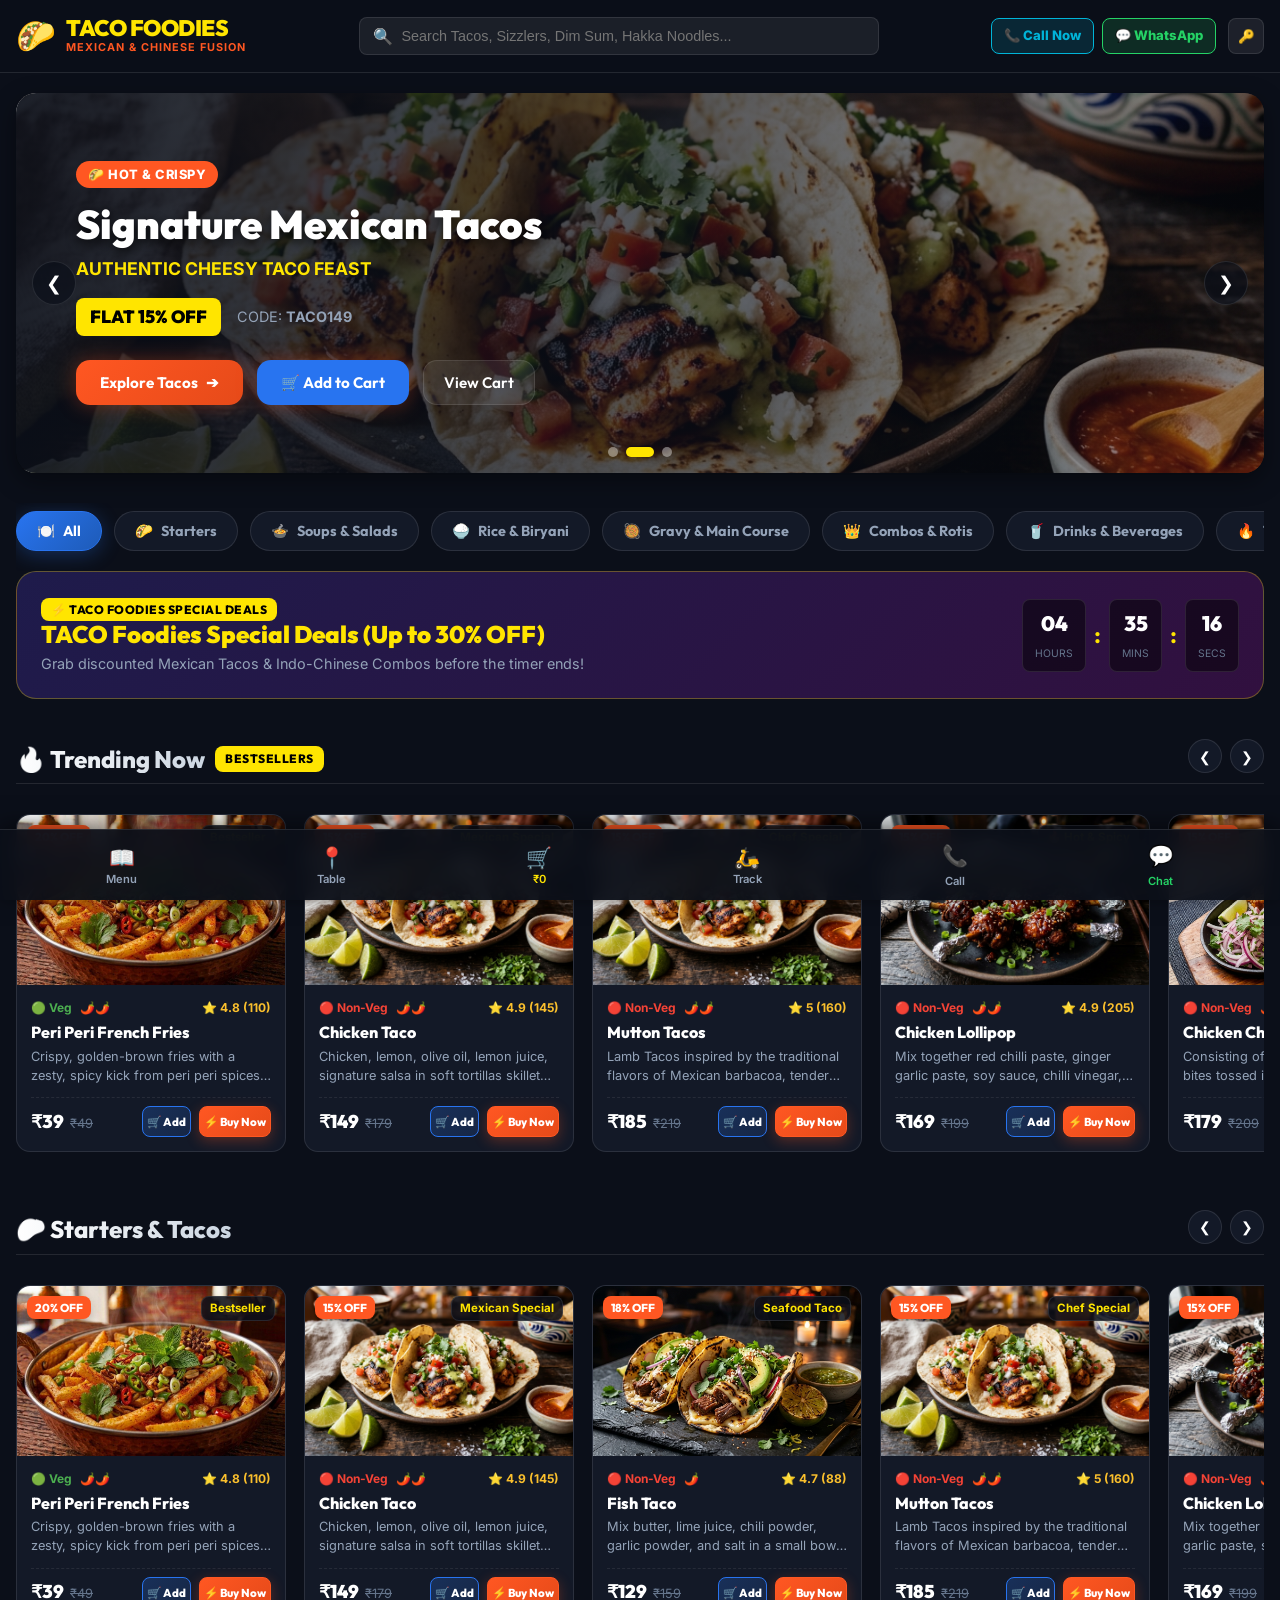
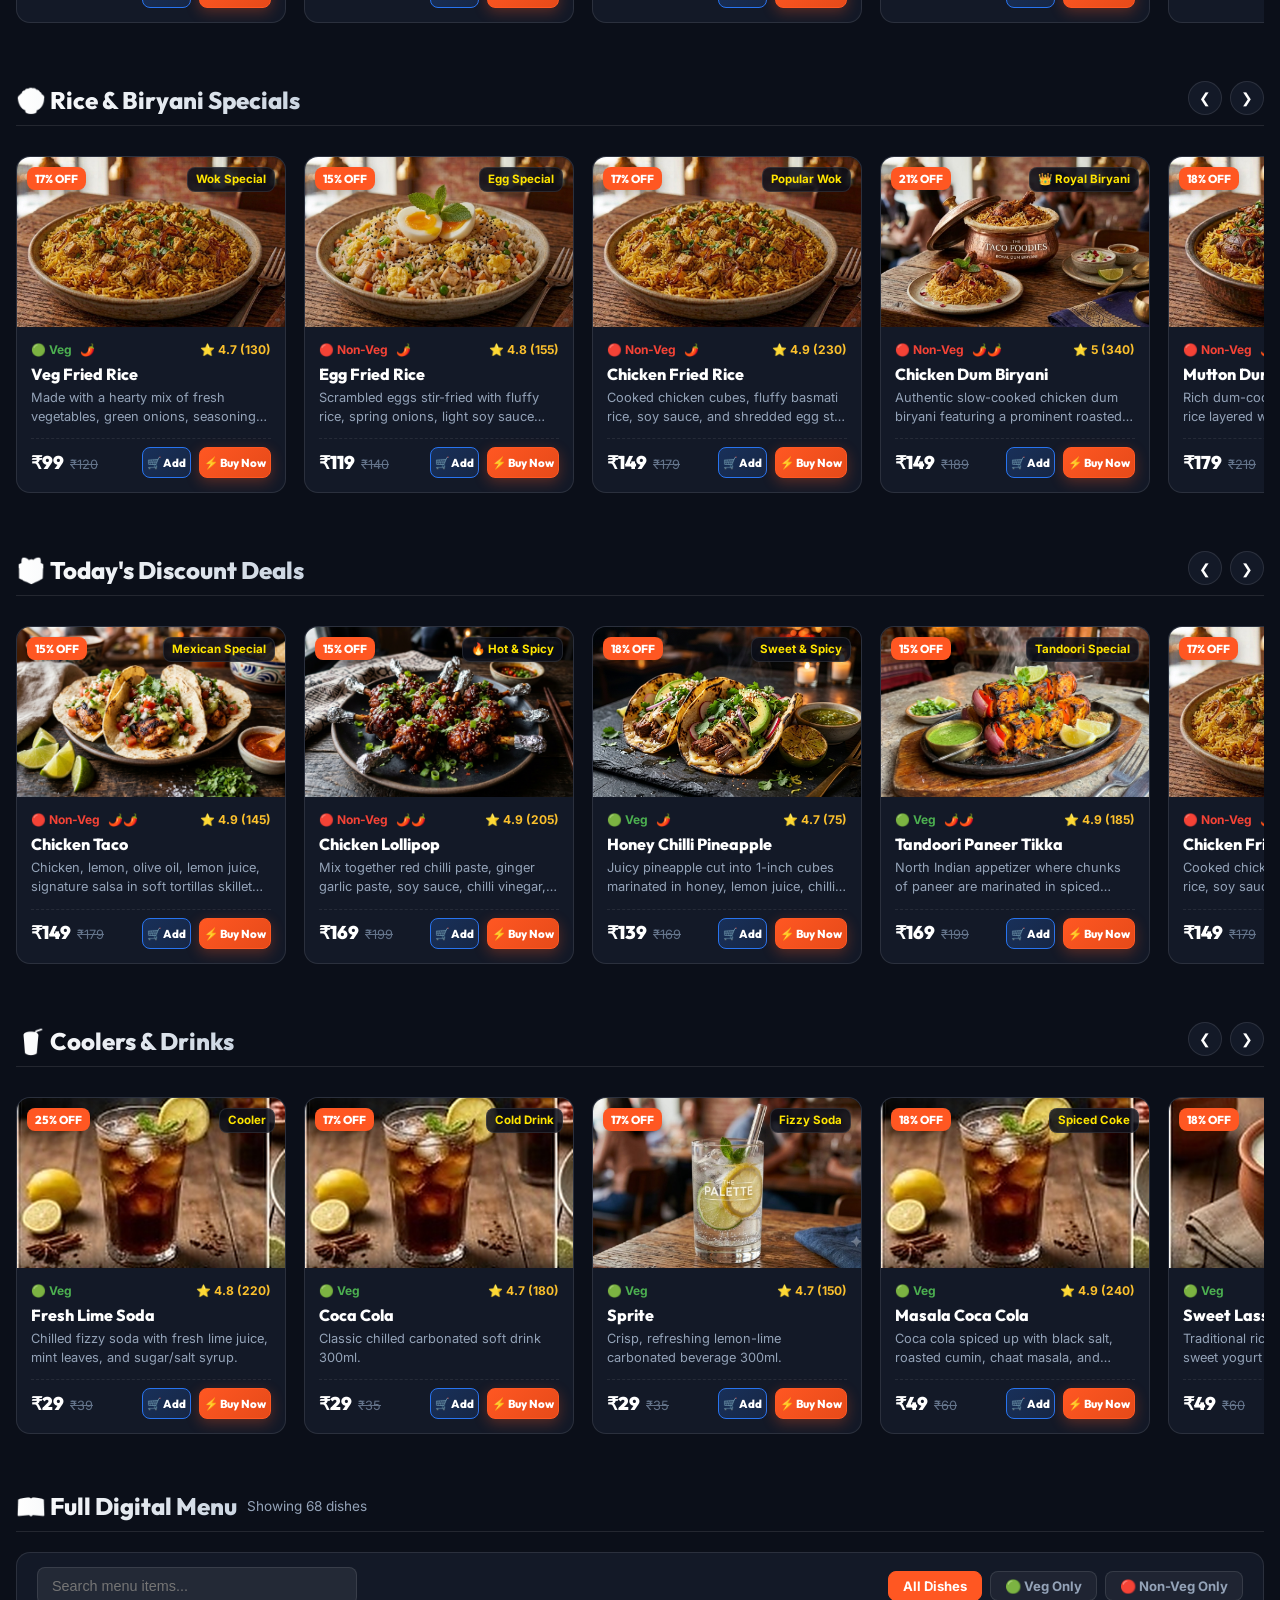
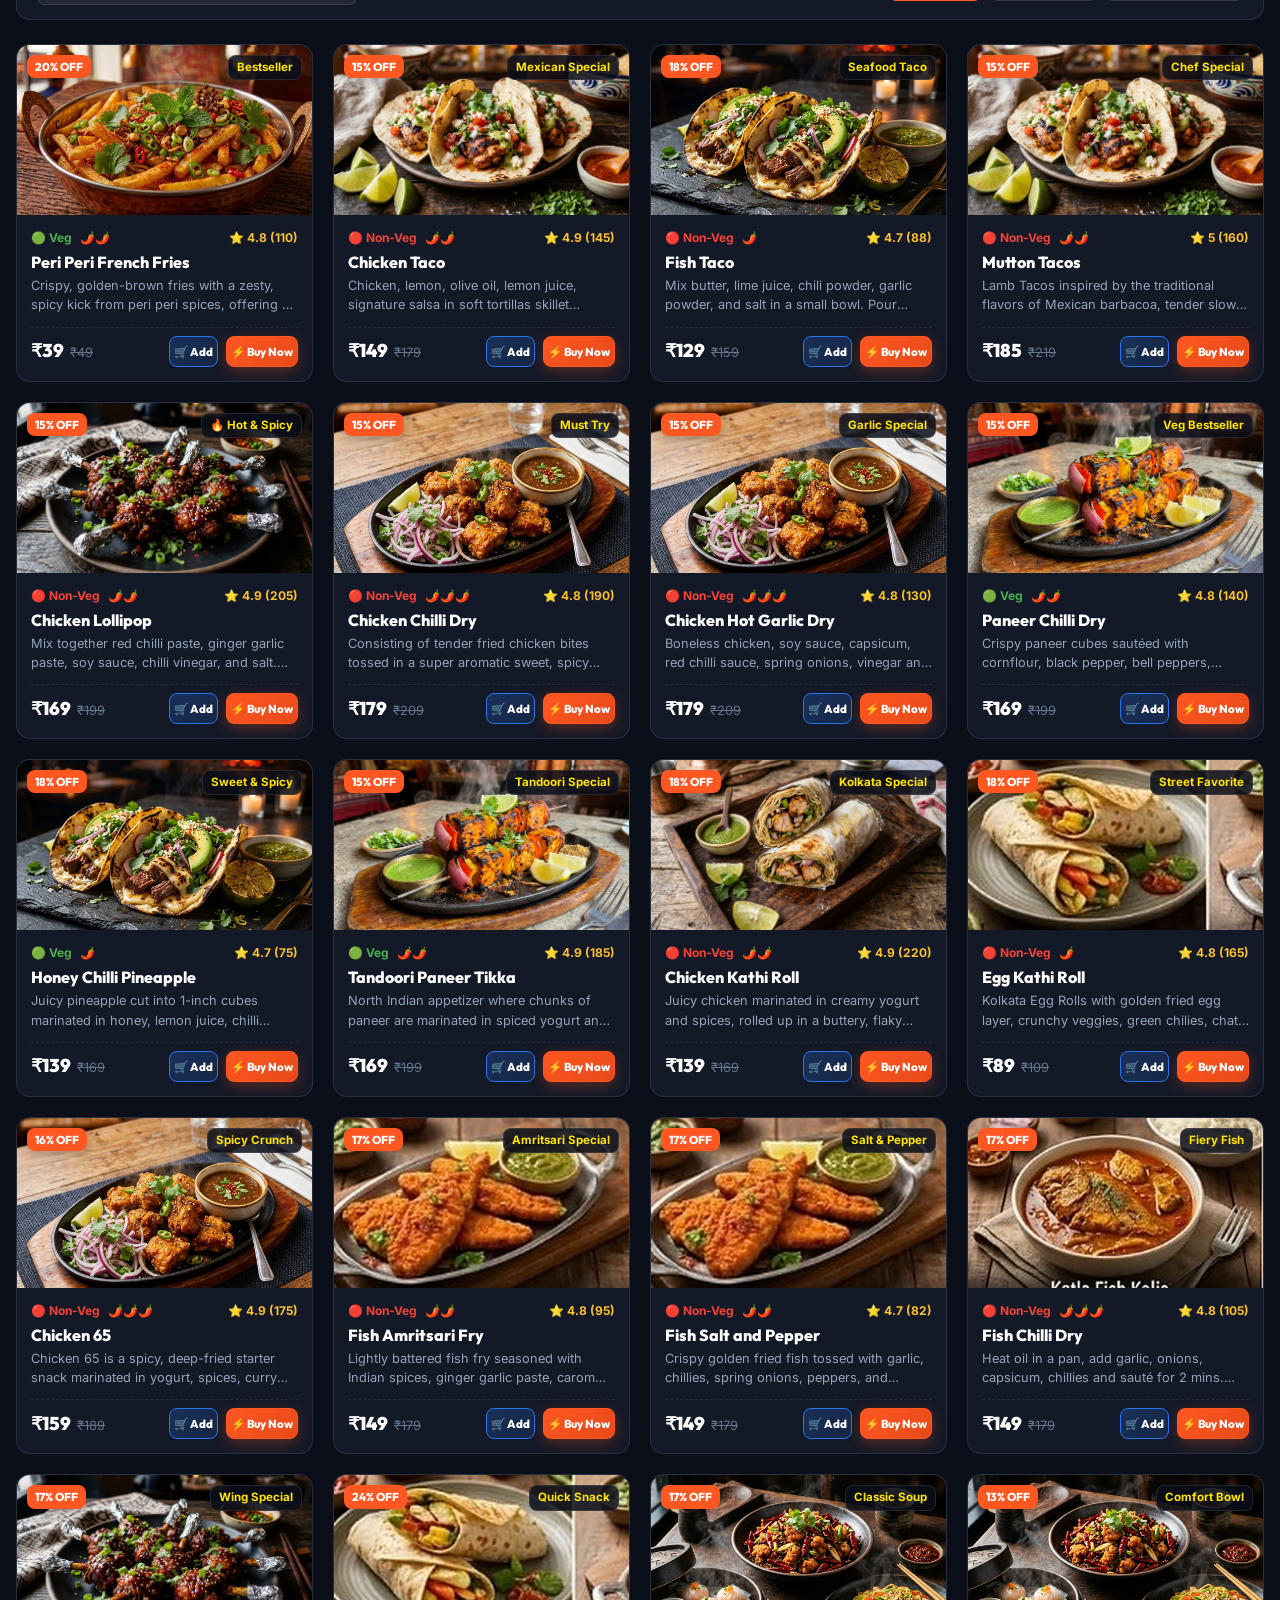
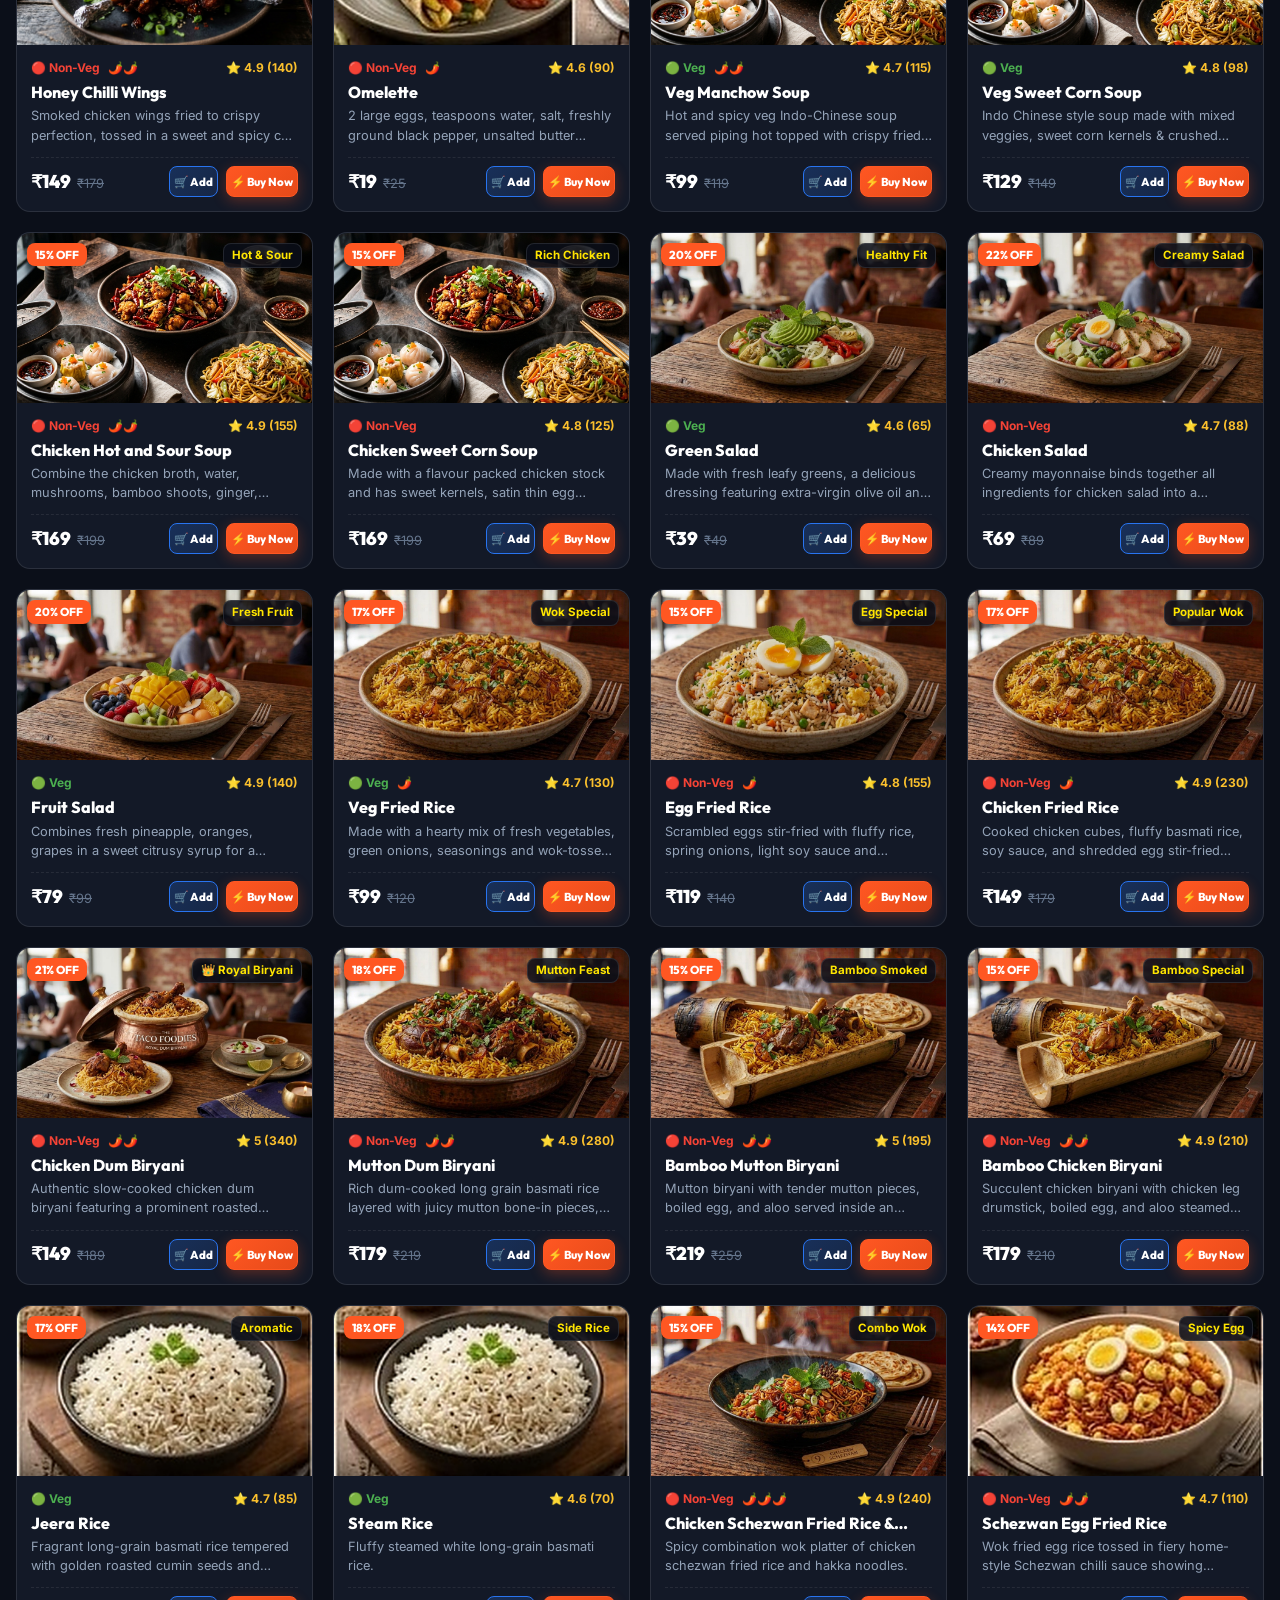
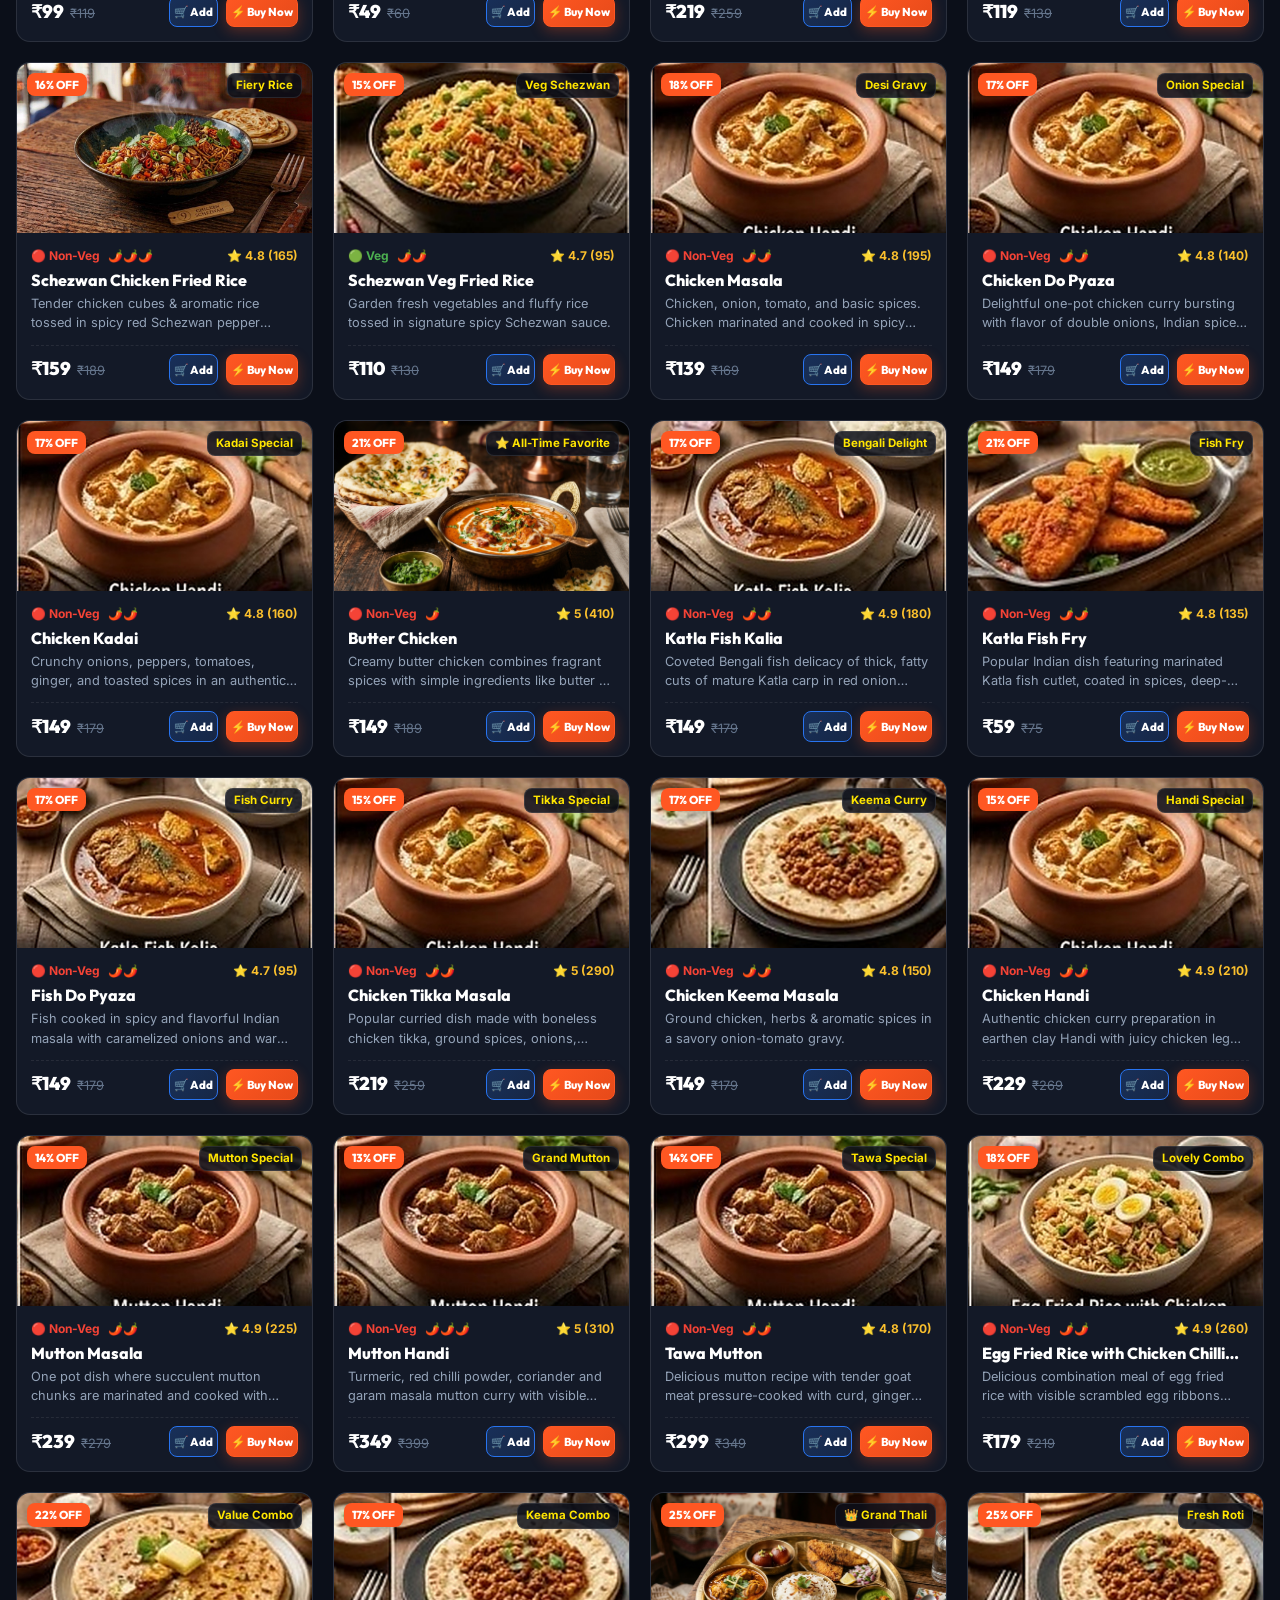
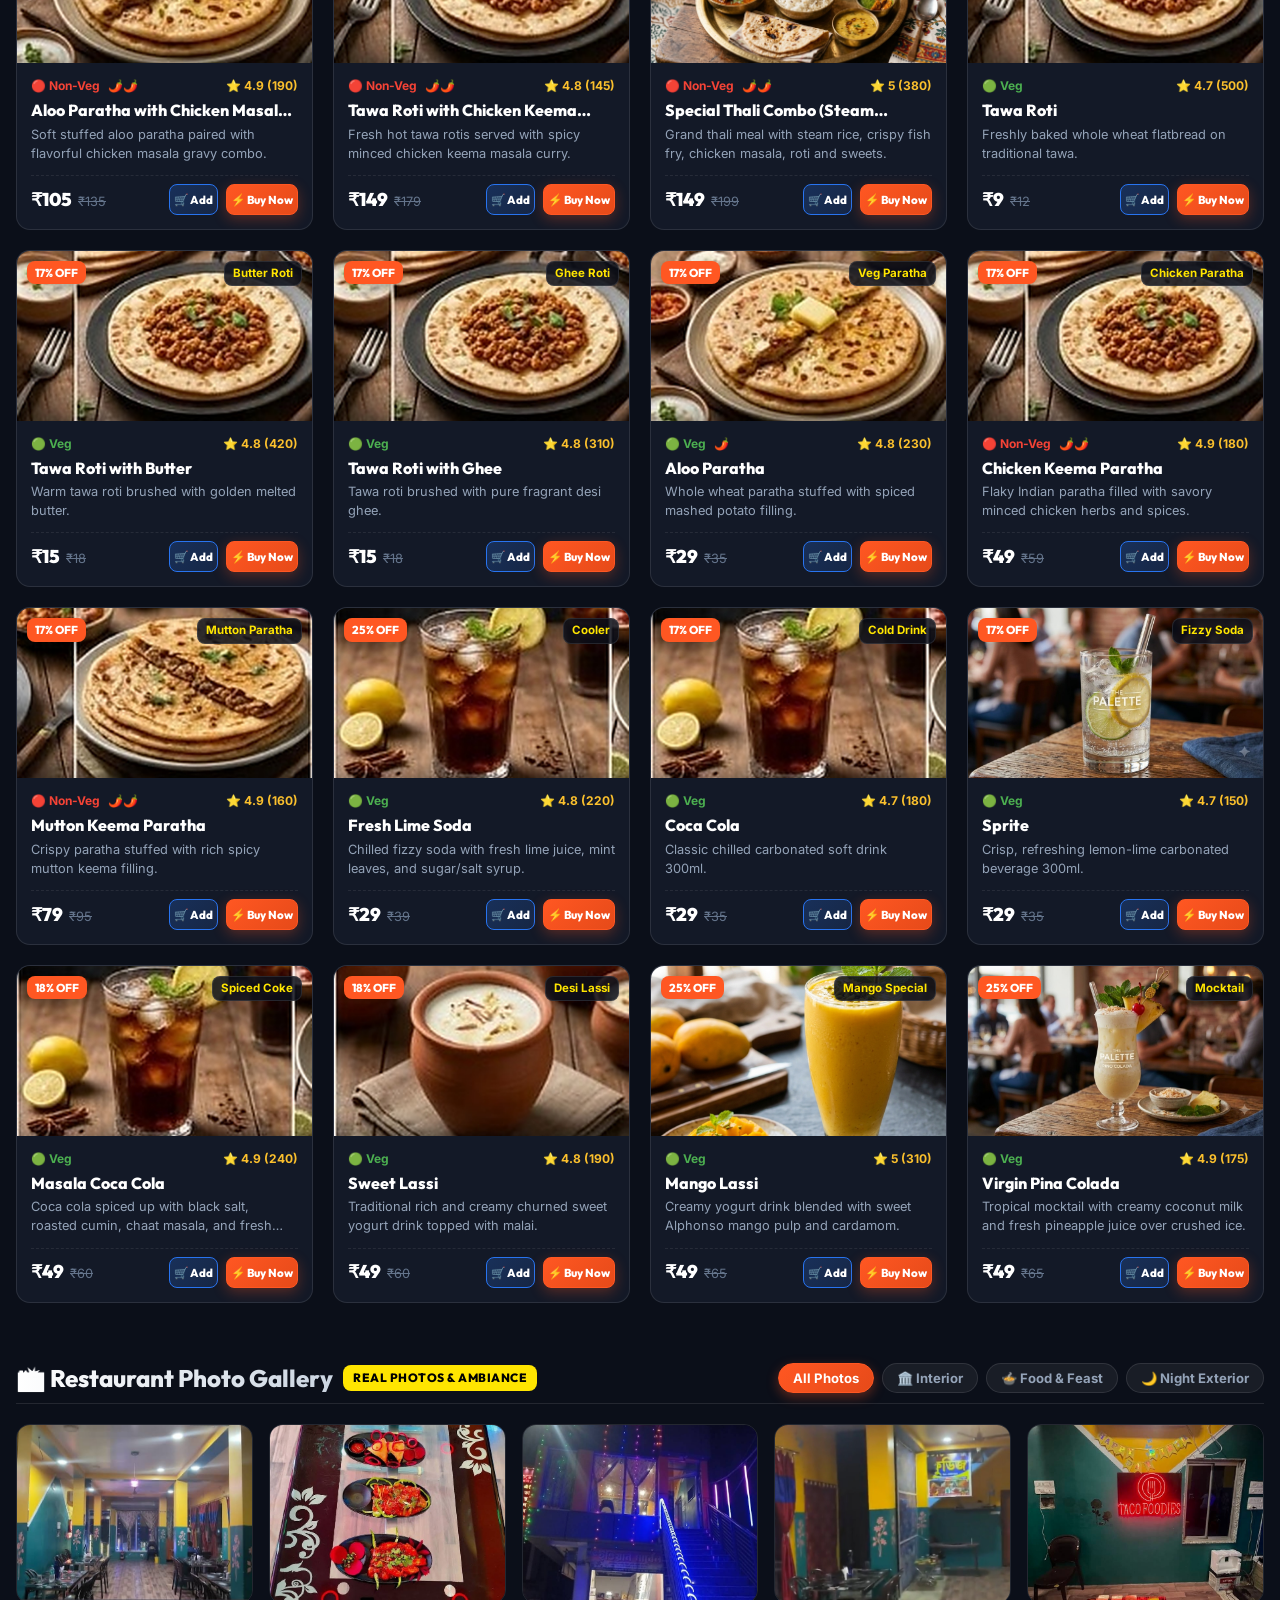
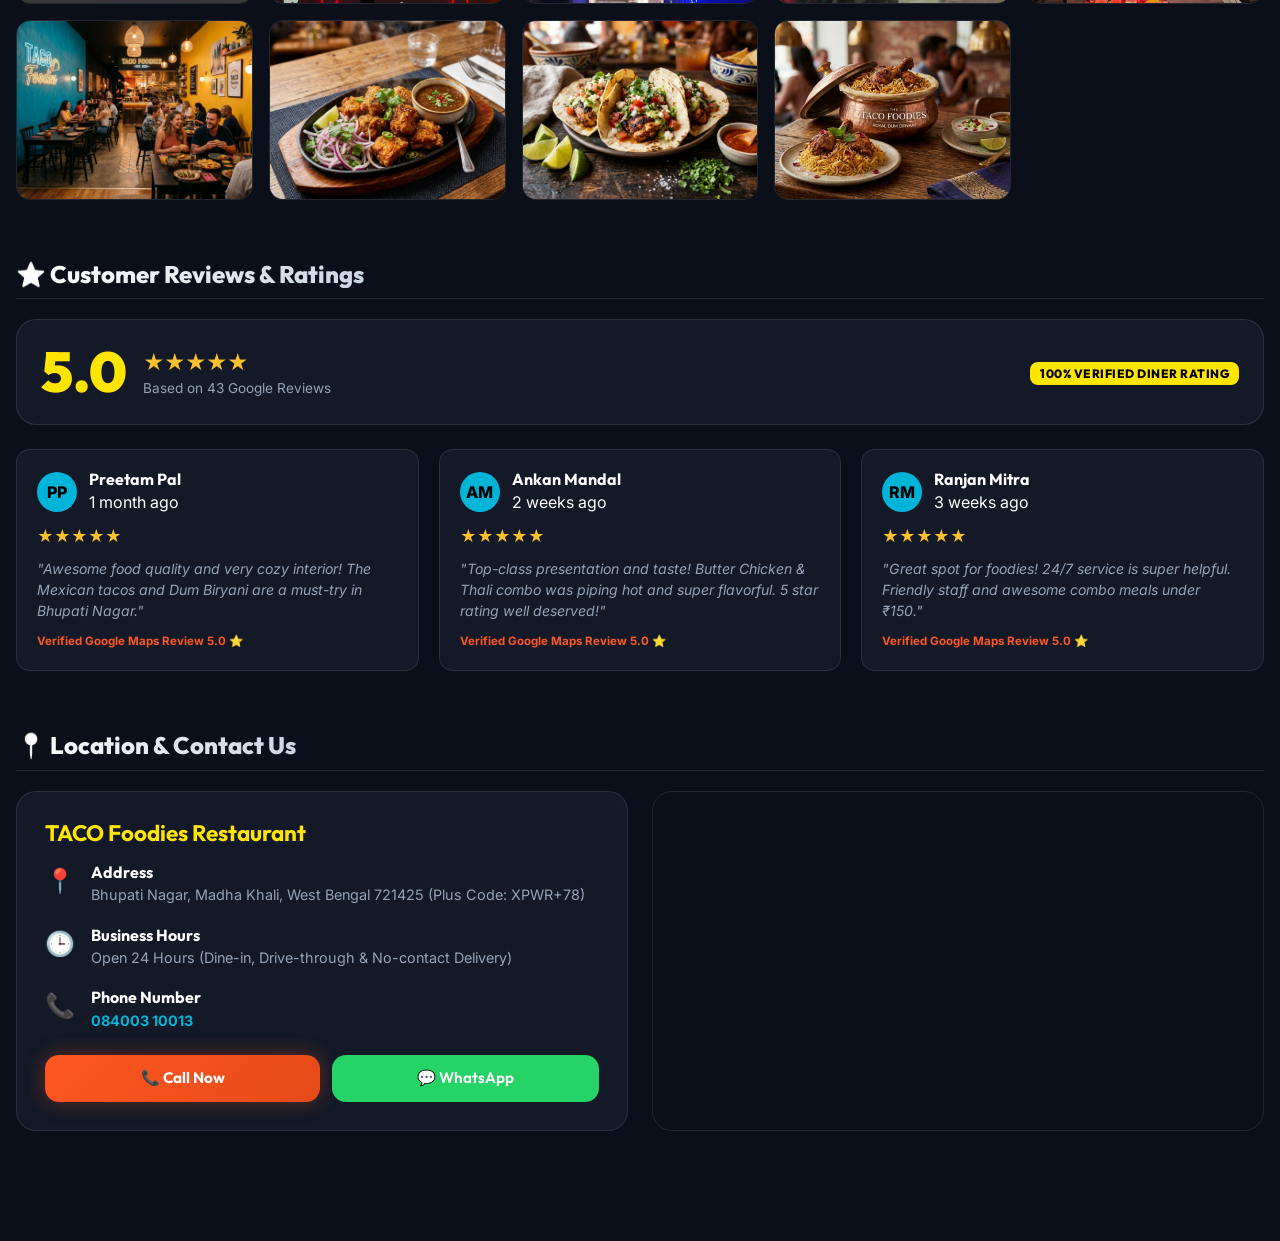
==== commit c016ce41: "sec: remove public system settings icon and restrict Google Sheet sync to owner dashboard auth" ====
--- a/index.html
+++ b/index.html
@@ -46,11 +46,6 @@
           <button id="openOwnerLoginModalBtn" class="owner-sync-icon-btn" title="Owner Dashboard Login (/owner-dashboard)">
             🔑
           </button>
-
-          <!-- Owner Google Sheet Sync Settings Icon Button -->
-          <button id="openOwnerSyncModalBtn" class="owner-sync-icon-btn" title="Owner Google Sheet Settings">
-            ⚙️
-          </button>
         </div>
       </div>
     </div>
@@ -539,9 +534,14 @@
           <h2 style="font-size: 1.5rem; color: var(--fk-yellow); font-weight: 900;">👑 TACO Foodies - Owner Dashboard</h2>
           <span style="font-size: 0.8rem; color: var(--taco-teal);">Live Supabase Database & Realtime Status Center</span>
         </div>
-        <button class="secondary-btn" style="padding: 6px 12px; font-size: 0.8rem;" onclick="ownerDashboard.handleOwnerLogout()">
-          🔒 Sign Out
-        </button>
+        <div style="display: flex; gap: 10px; align-items: center;">
+          <button id="openOwnerSyncModalBtn" class="secondary-btn" style="padding: 6px 12px; font-size: 0.8rem;" title="Owner Google Sheet Menu Sync Settings">
+            ⚙️ Menu & Google Sheet Sync
+          </button>
+          <button class="secondary-btn" style="padding: 6px 12px; font-size: 0.8rem;" onclick="ownerDashboard.handleOwnerLogout()">
+            🔒 Sign Out
+          </button>
+        </div>
       </div>
 
       <!-- 1. Summary Cards Grid -->
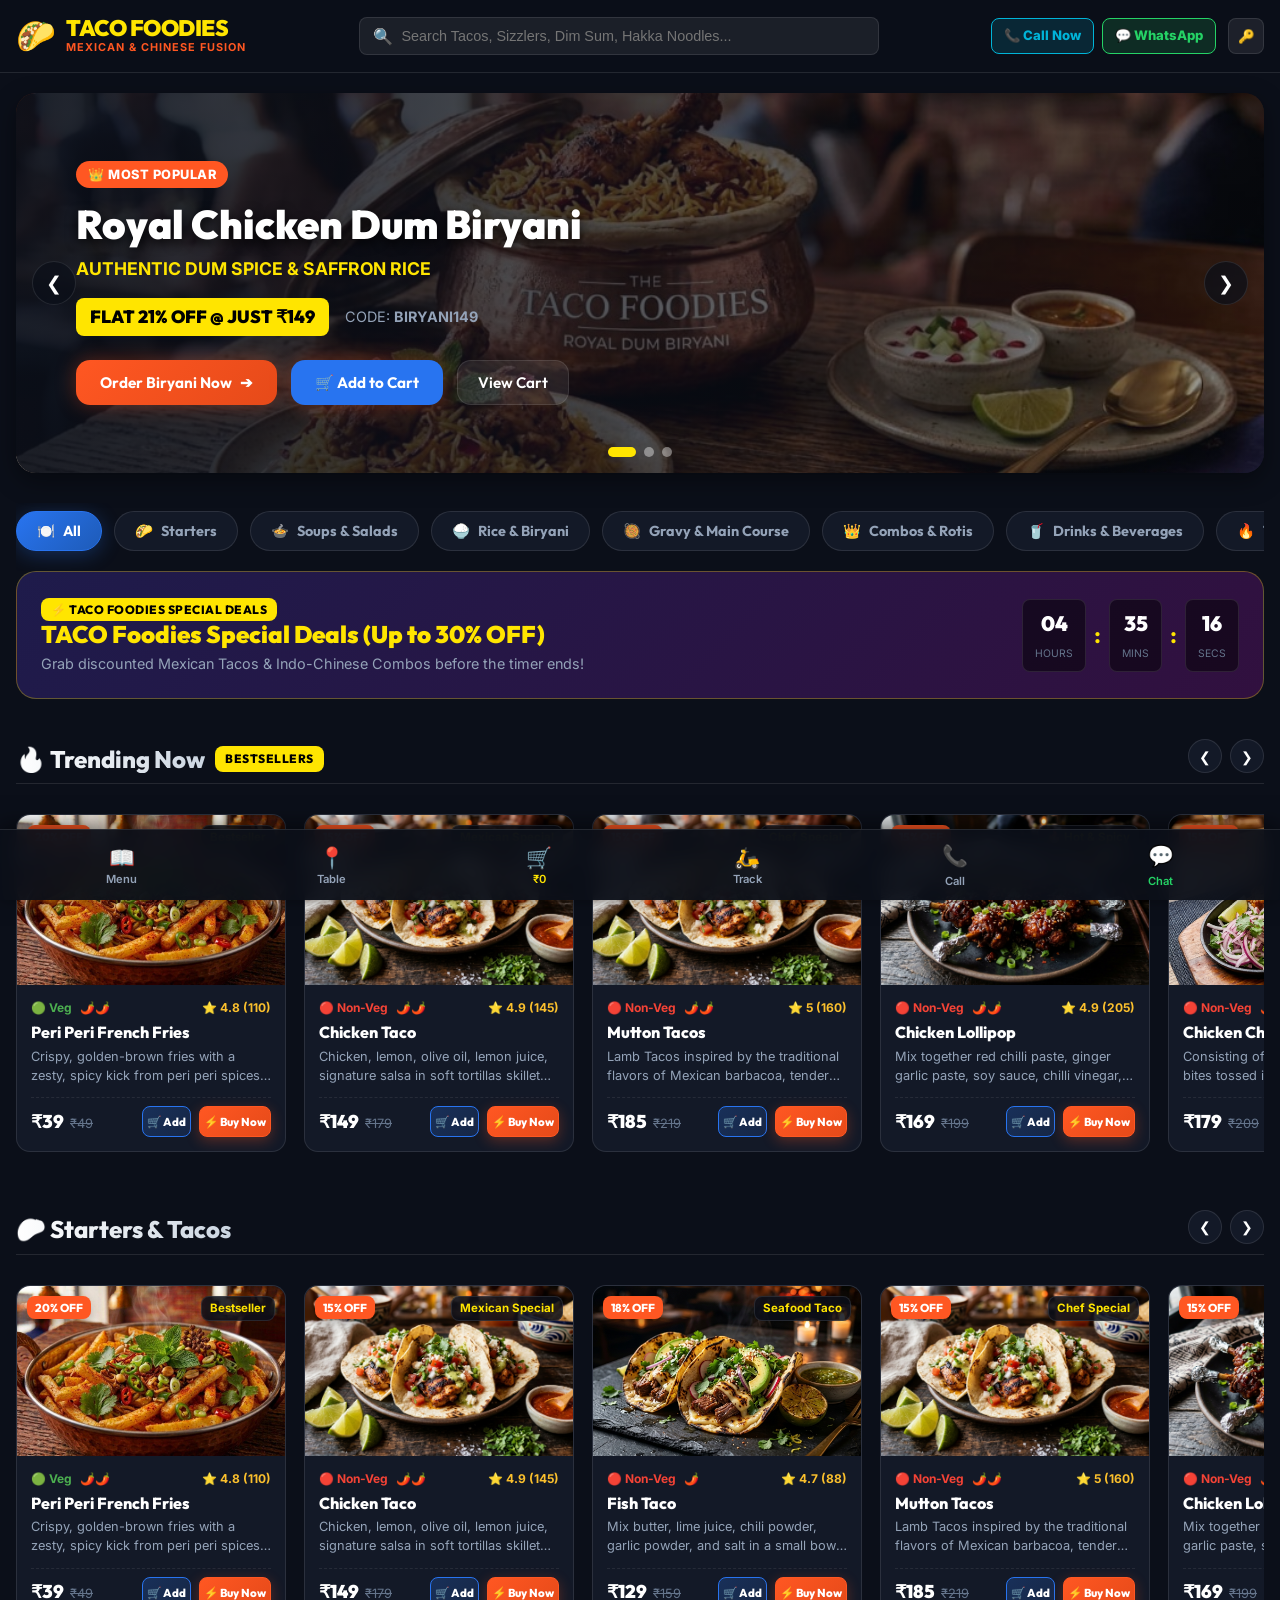
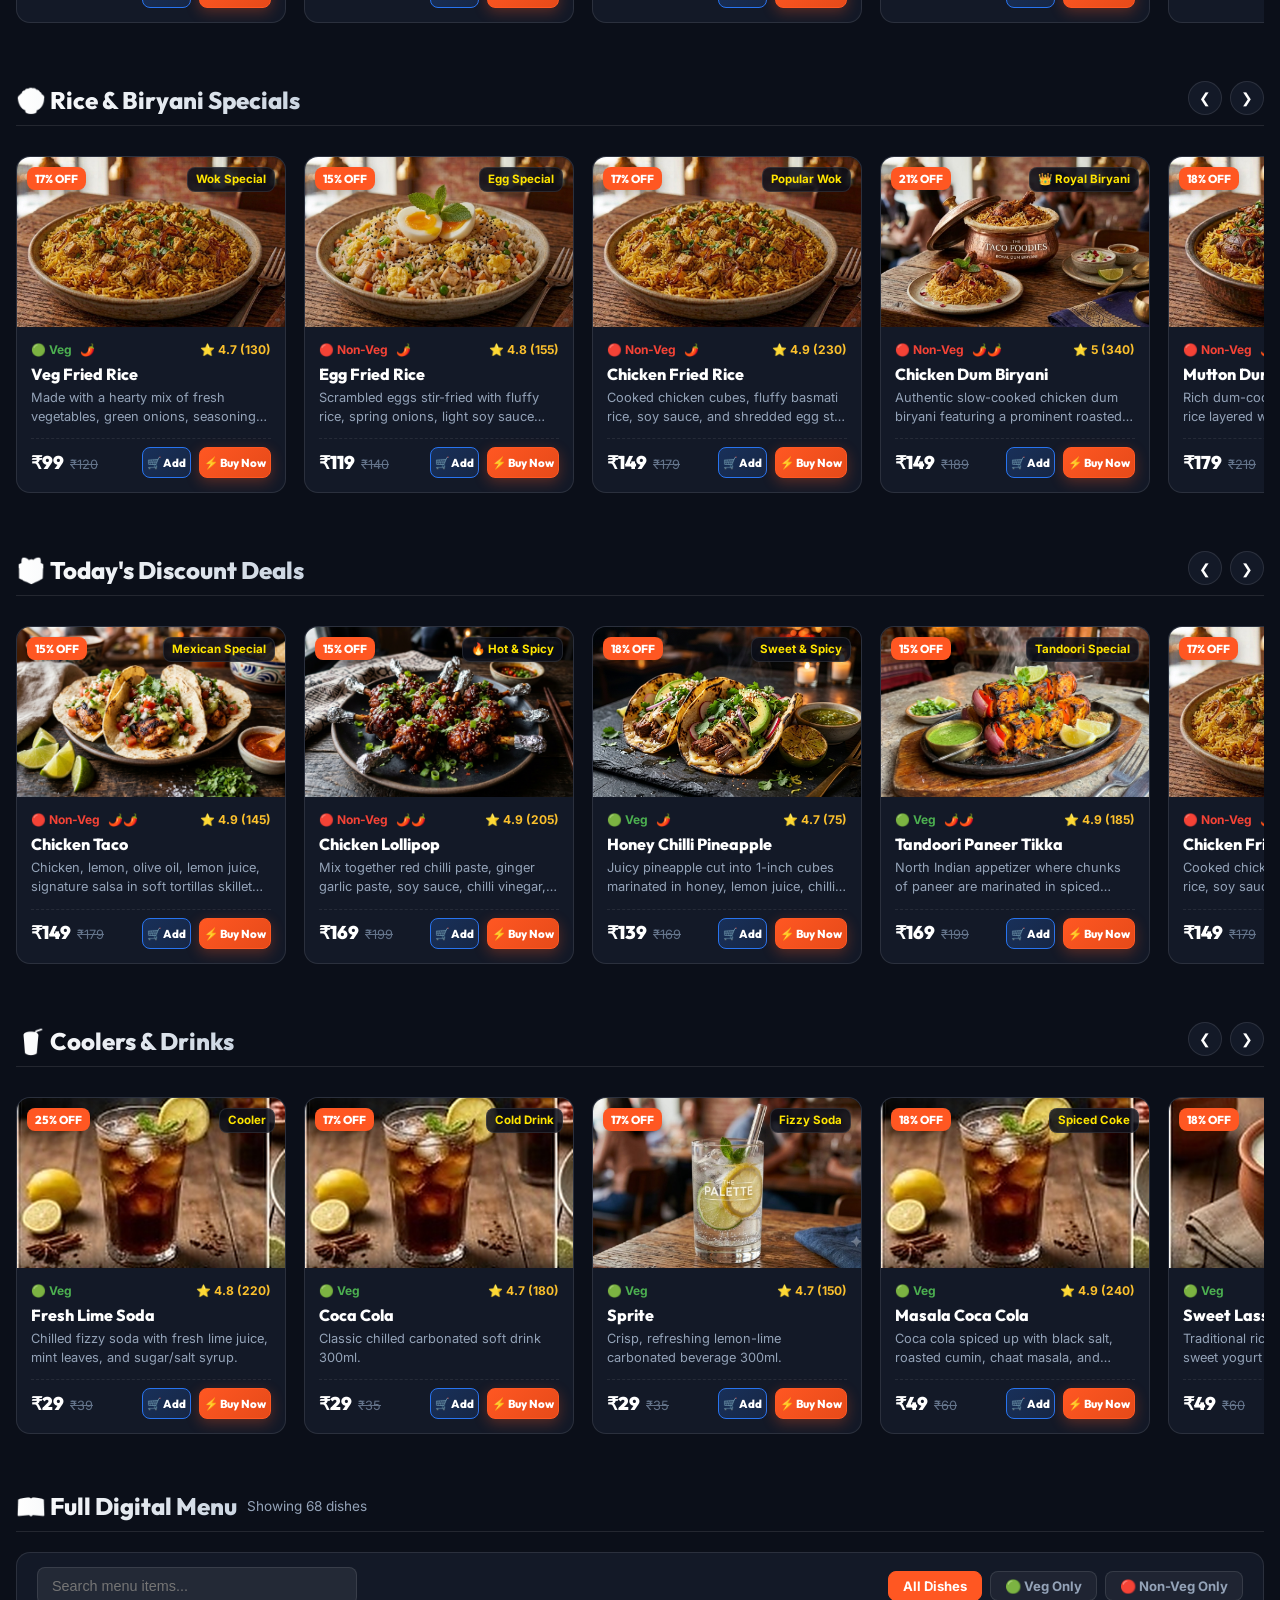
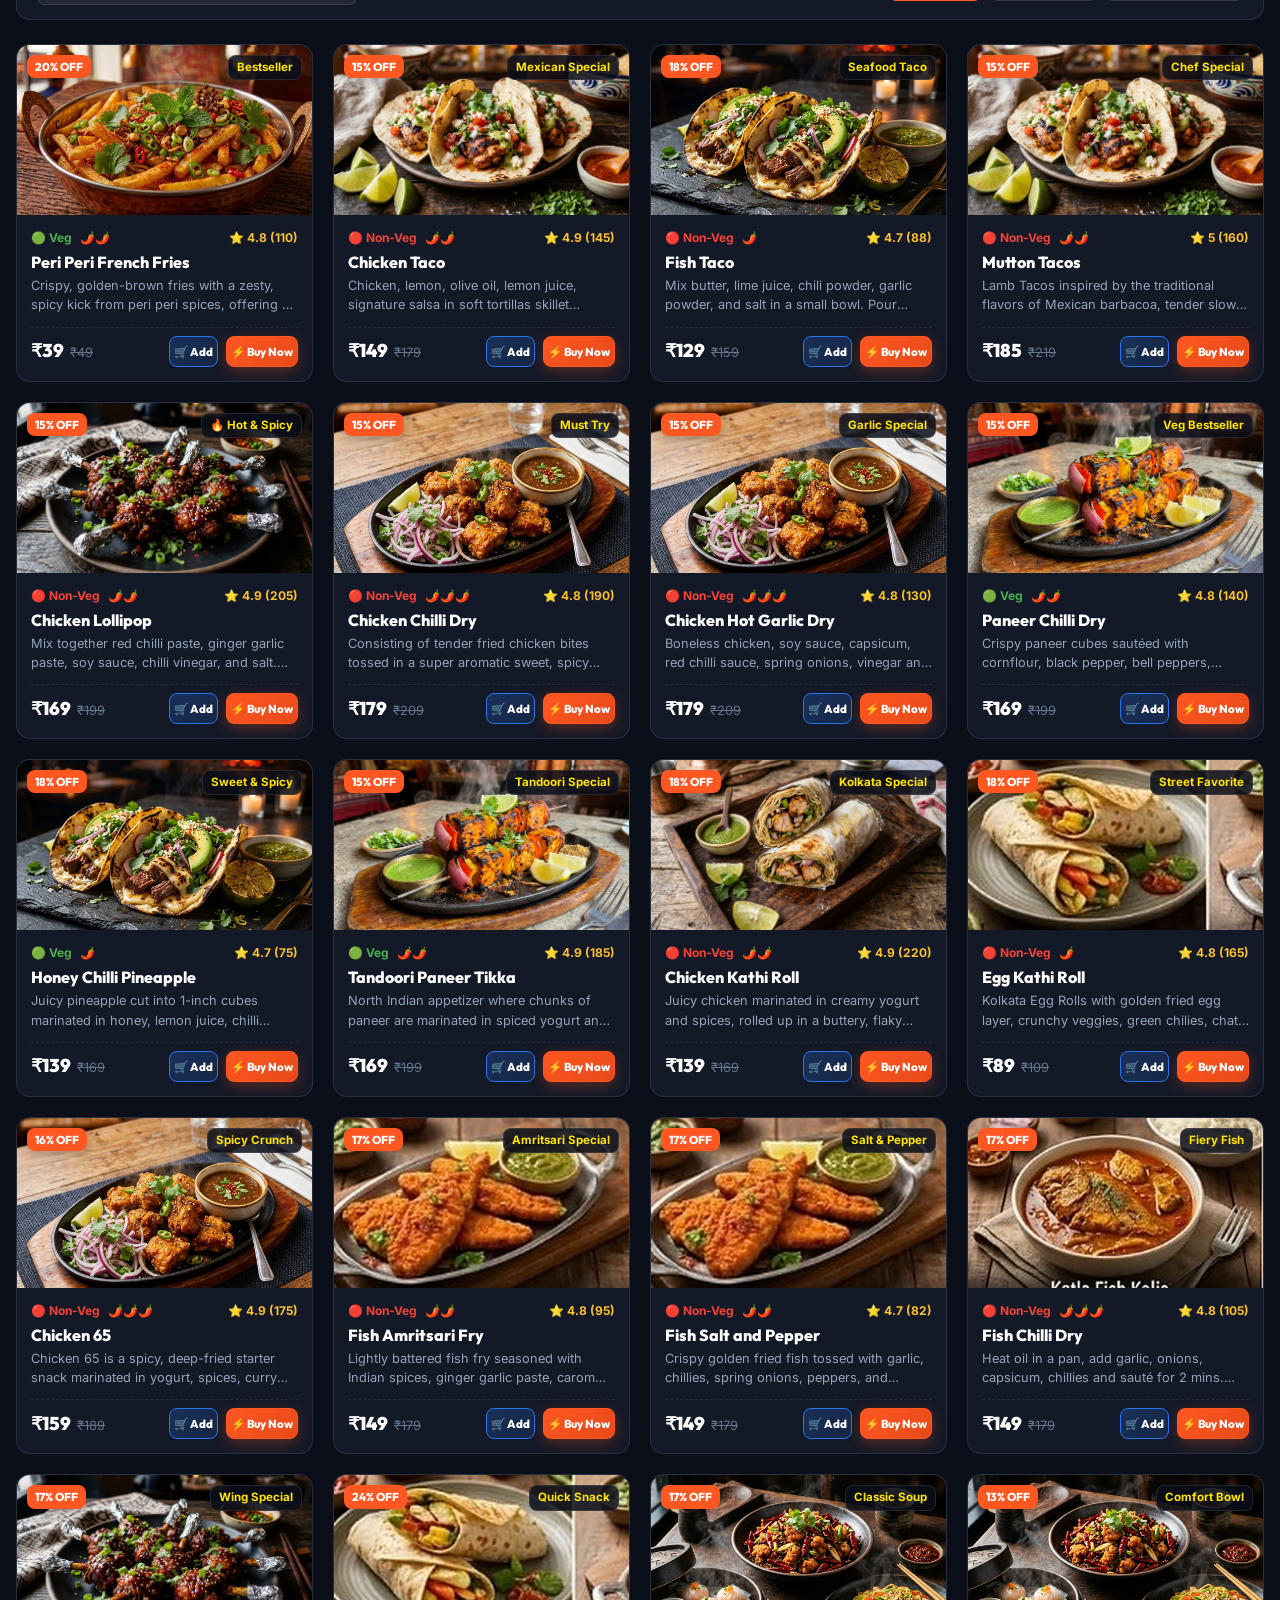
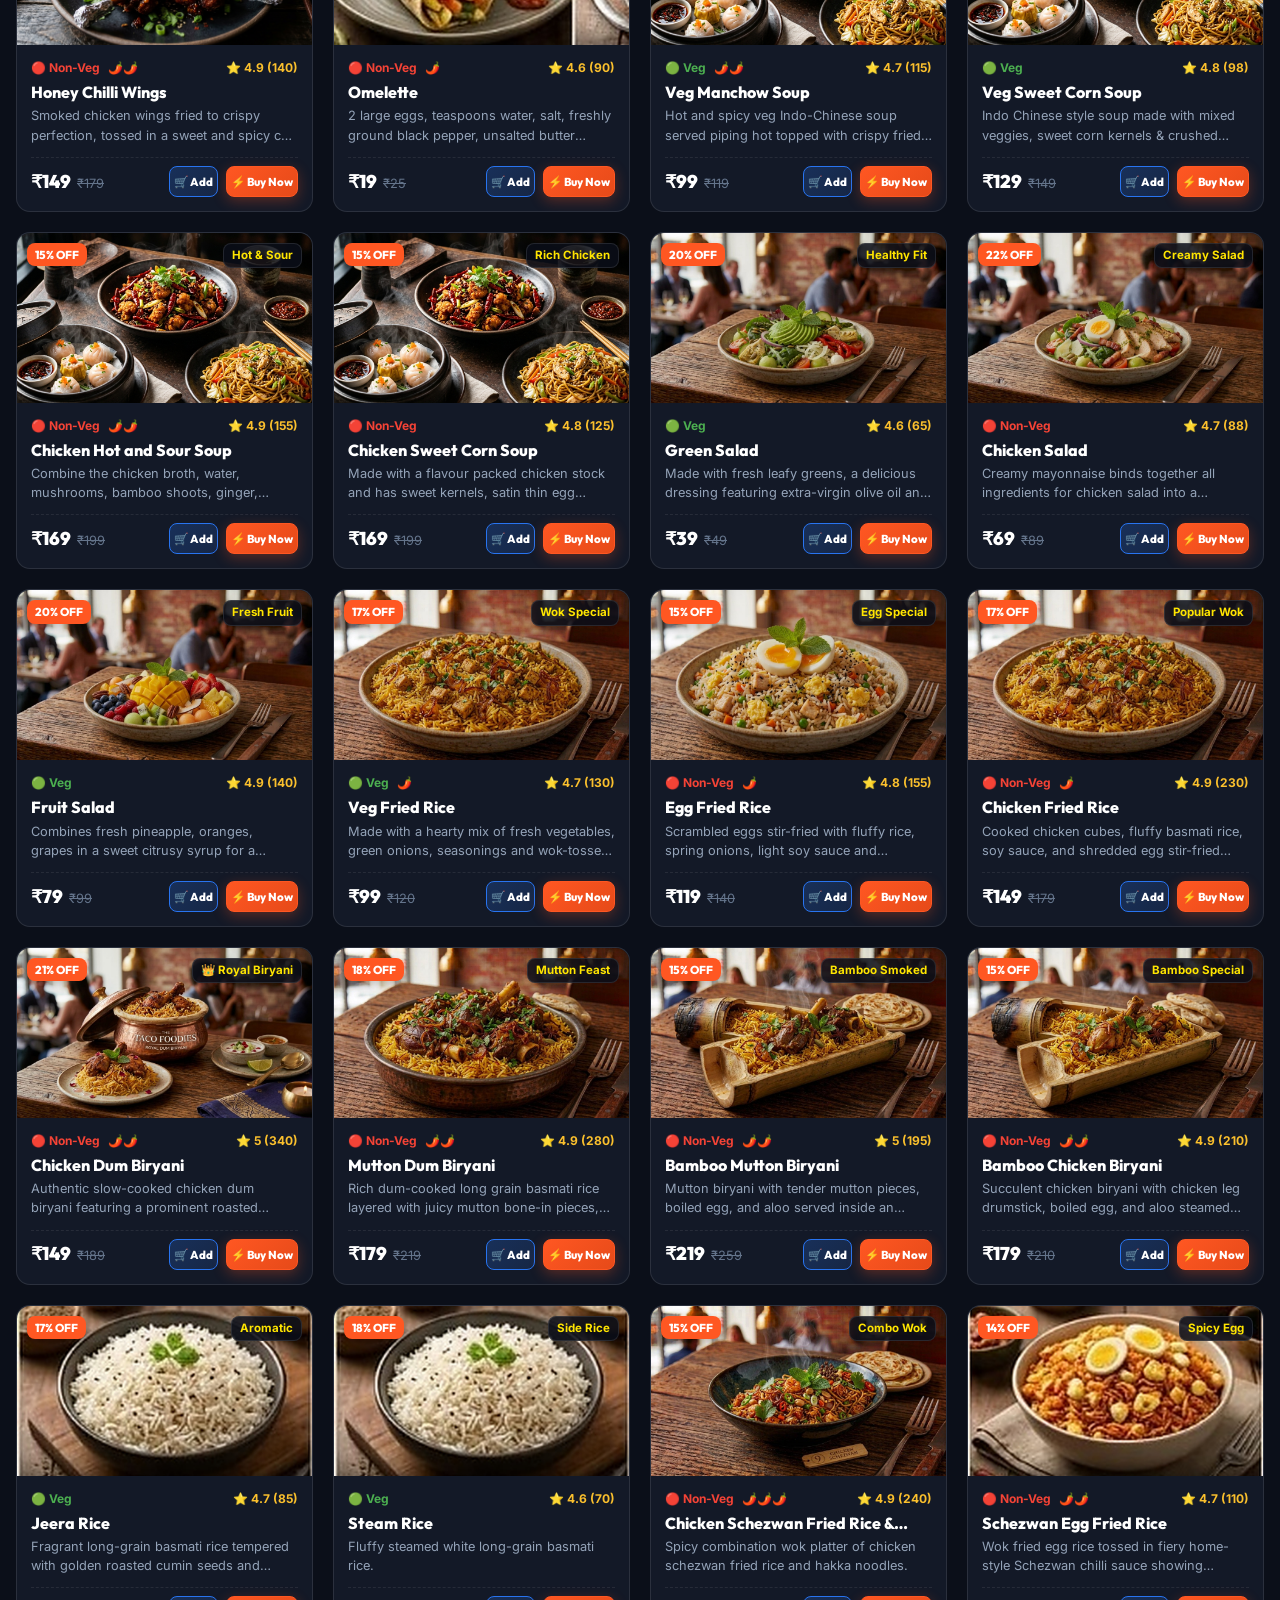
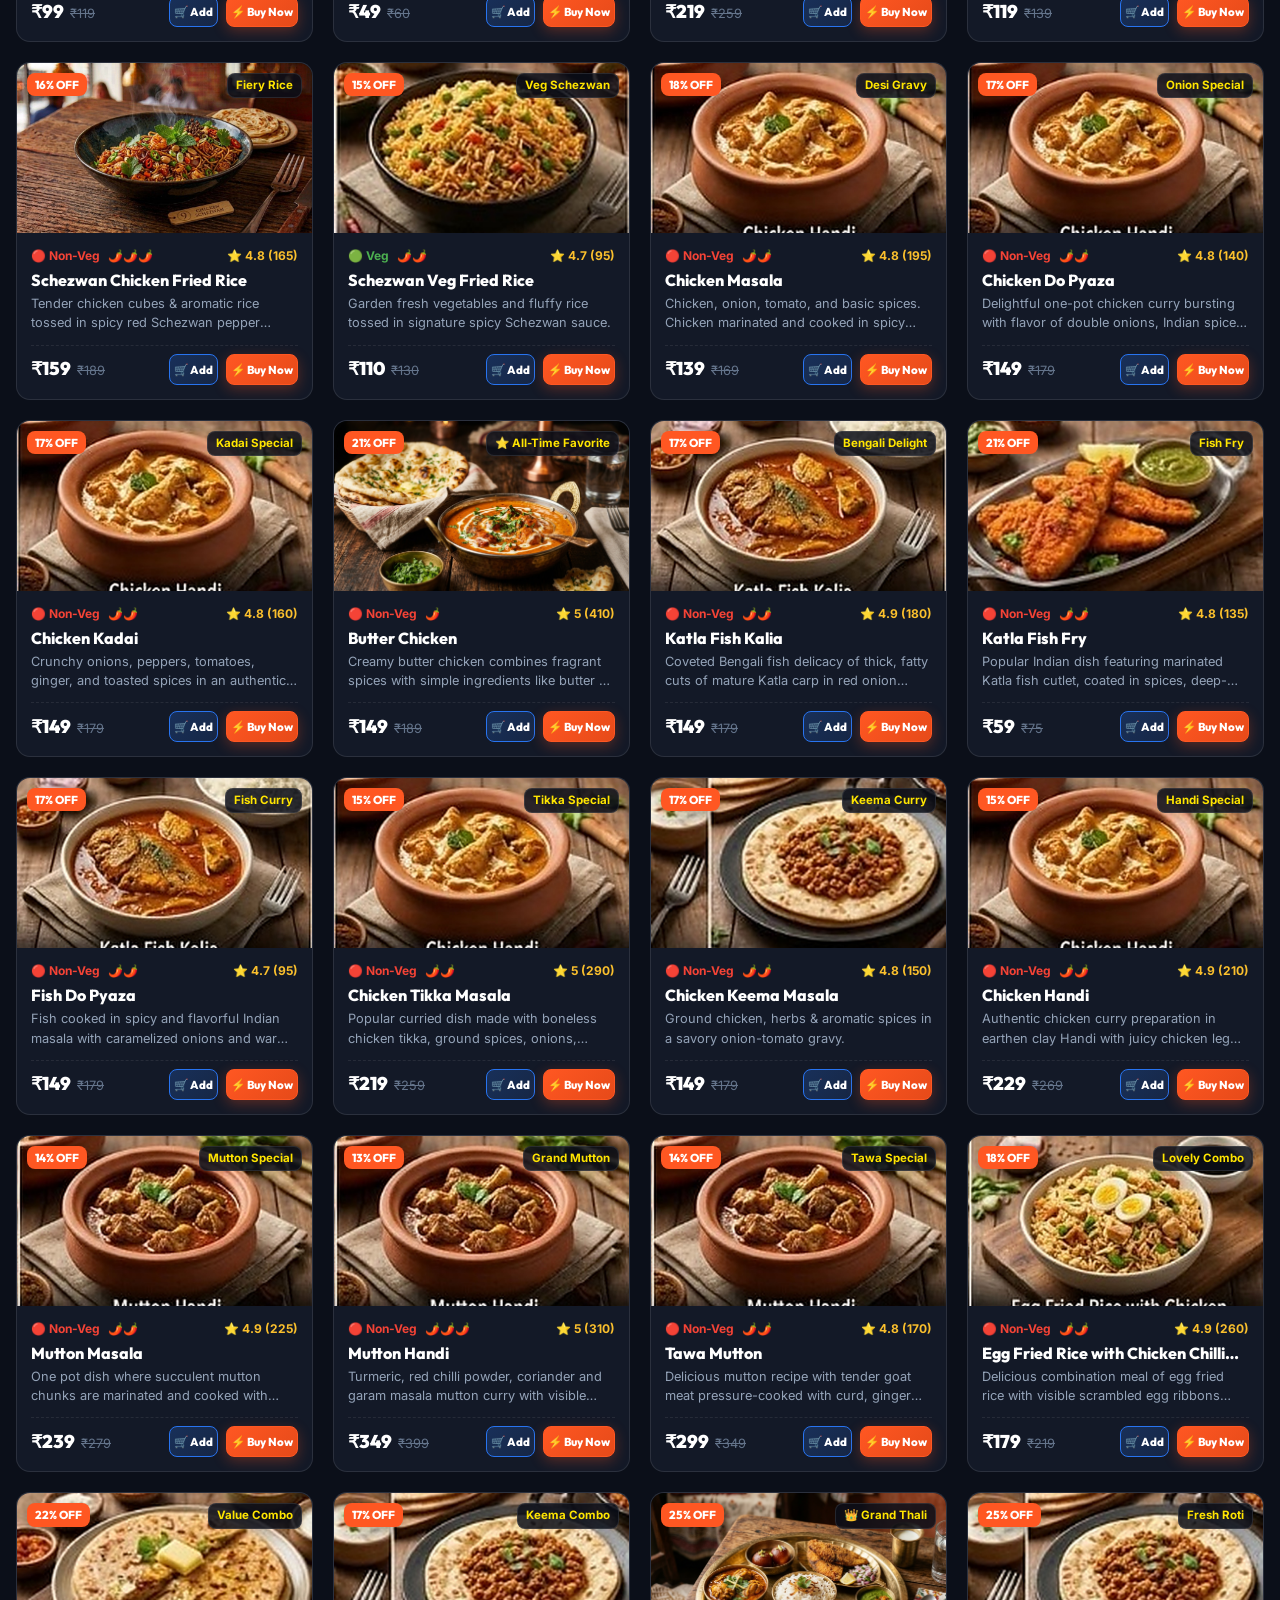
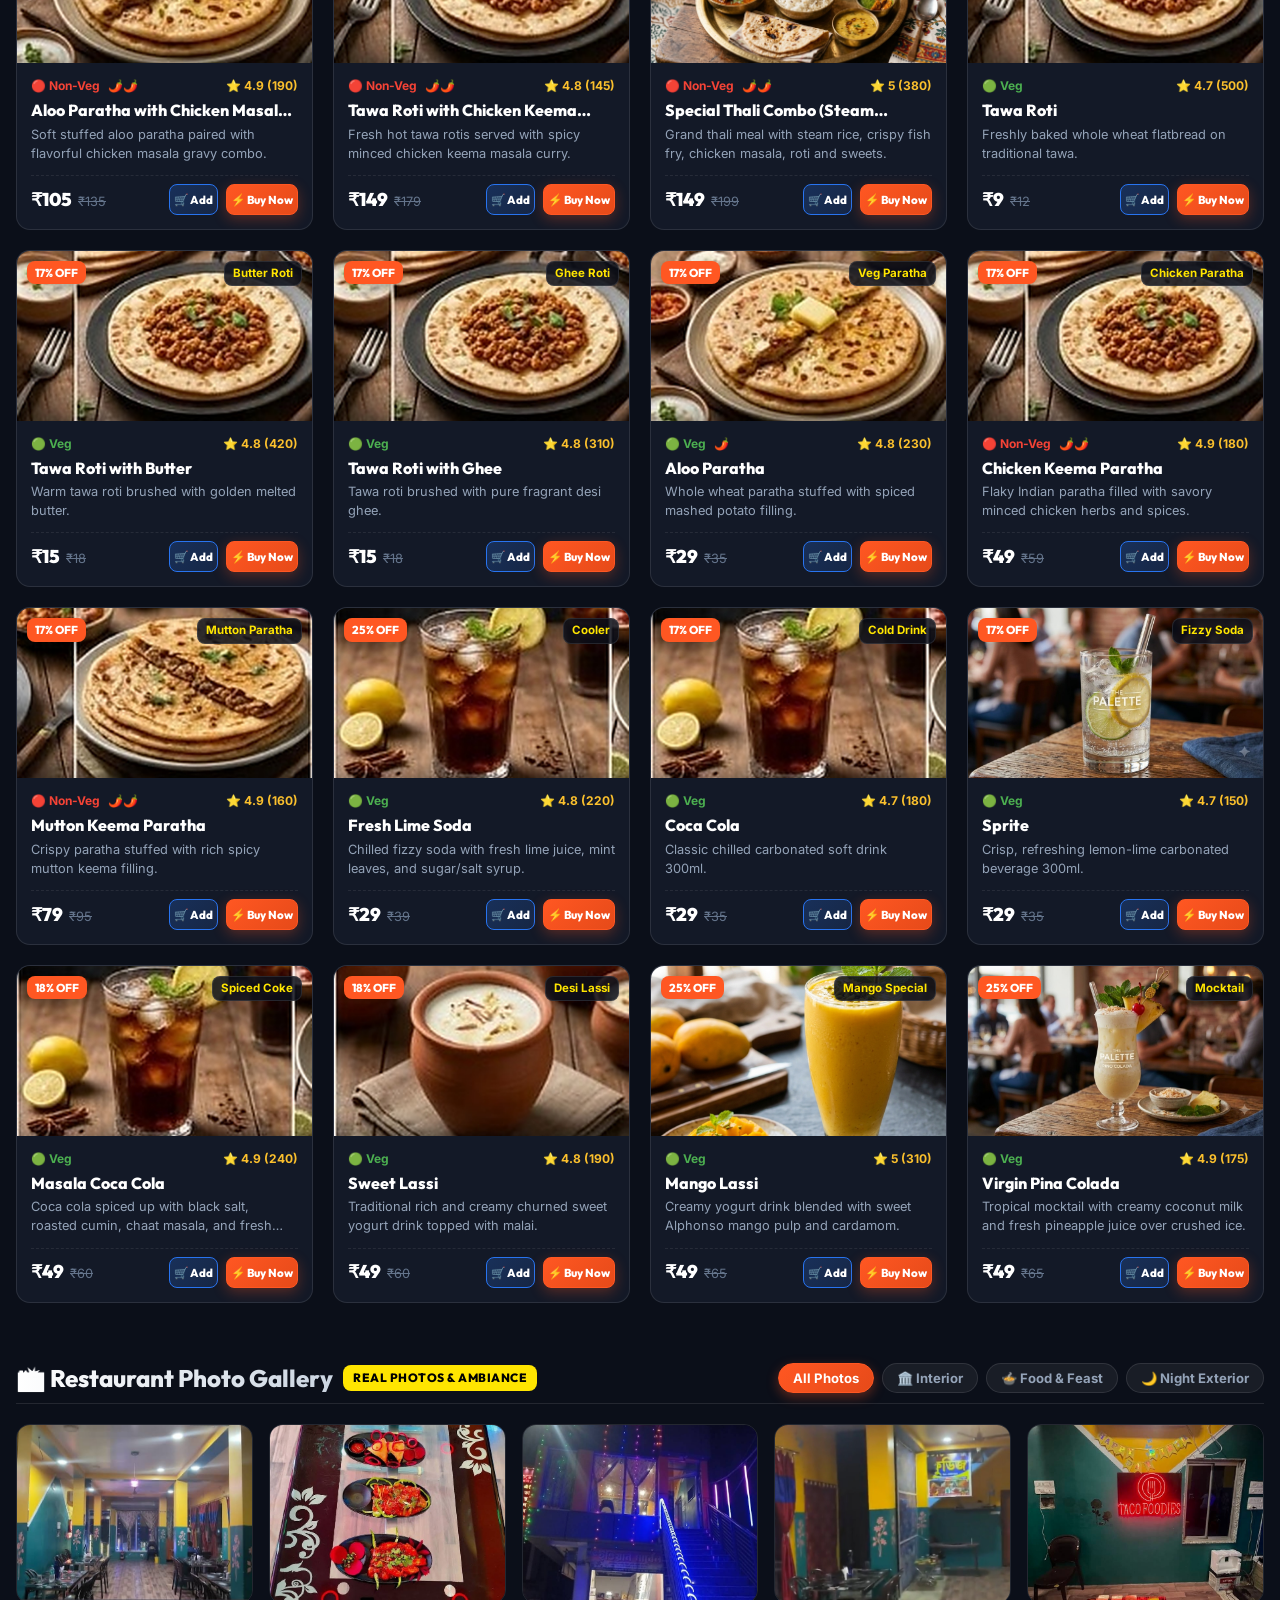
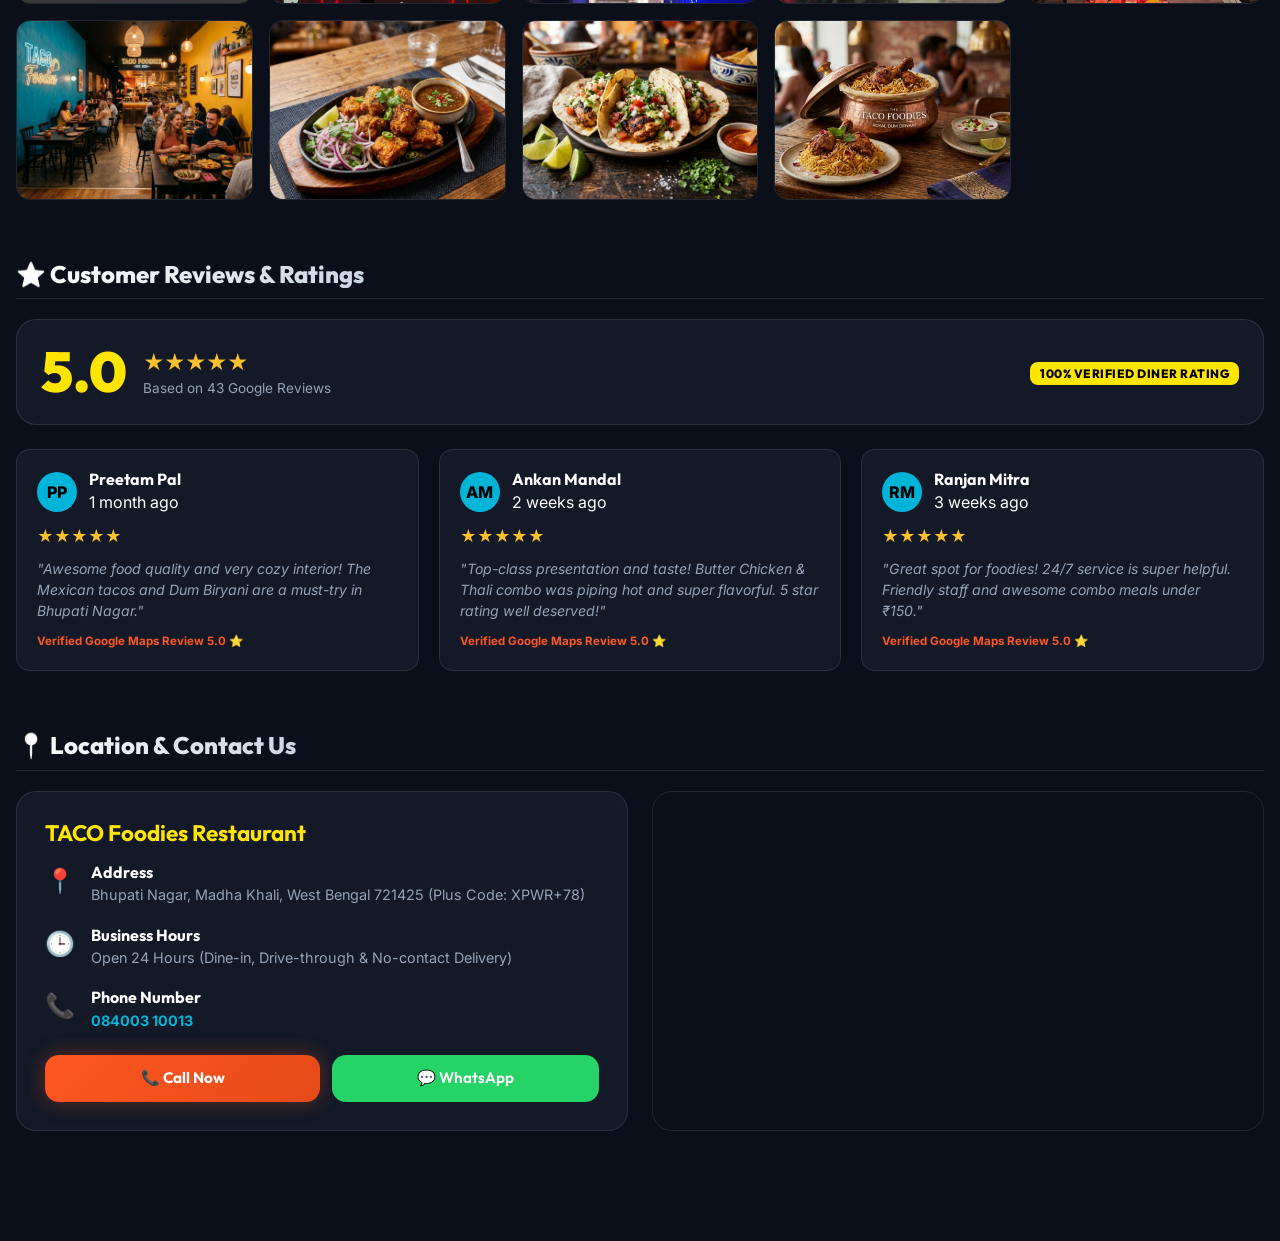
==== commit ea5ad74c: "fix(owner-dashboard): embed Google Sheet sync modal on top of owner dashboard with z-index 5000" ====
--- a/index.html
+++ b/index.html
@@ -388,28 +388,7 @@
     </a>
   </div>
 
-  <!-- ==========================================
-       13. OWNER GOOGLE SHEET SYNC MODAL
-       ========================================== -->
-  <div id="ownerSyncModal" class="modal-backdrop">
-    <div class="modal-box">
-      <button id="closeSyncModalBtn" class="close-modal-btn">✕</button>
-      <h3 style="font-size: 1.3rem; margin-bottom: 10px; color: var(--fk-yellow);">⚙️ Restaurant Owner - Google Sheet Sync</h3>
-      <p style="font-size: 0.85rem; color: var(--text-secondary); margin-bottom: 16px;">
-        Connect your published Google Sheet CSV URL below to update food names, prices, discounts, and images in real time without writing code!
-      </p>
-
-      <div id="sheetSyncStatus" style="margin-bottom: 14px;"></div>
-
-      <label style="display: block; font-size: 0.8rem; font-weight: 700; margin-bottom: 6px;">Published Google Sheet CSV URL:</label>
-      <input type="text" id="googleSheetUrlInput" class="header-search-input" style="padding-left: 12px; margin-bottom: 16px;" placeholder="https://docs.google.com/spreadsheets/d/.../export?format=csv">
-
-      <div style="display: flex; gap: 10px;">
-        <button id="saveSheetUrlBtn" class="primary-btn" style="flex: 1;">Save & Sync Menu</button>
-        <button id="resetSheetUrlBtn" class="secondary-btn">Reset Default</button>
-      </div>
-    </div>
-  </div>
+
 
   <!-- ==========================================
        14. DISH DETAIL LIGHTBOX MODAL
@@ -569,6 +548,27 @@
 
       <!-- 4. Analytics Summary Dashboard -->
       <div id="ownerAnalyticsContainer" class="analytics-section-grid" style="margin-top: 24px;"></div>
+
+      <!-- 5. OWNER GOOGLE SHEET SYNC CHILD MODAL -->
+      <div id="ownerSyncModal" class="modal-backdrop">
+        <div class="modal-box">
+          <button id="closeSyncModalBtn" class="close-modal-btn">✕</button>
+          <h3 style="font-size: 1.3rem; margin-bottom: 10px; color: var(--fk-yellow);">⚙️ Restaurant Owner - Google Sheet Sync</h3>
+          <p style="font-size: 0.85rem; color: var(--text-secondary); margin-bottom: 16px;">
+            Connect your published Google Sheet CSV URL below to update food names, prices, discounts, and images in real time without writing code!
+          </p>
+
+          <div id="sheetSyncStatus" style="margin-bottom: 14px;"></div>
+
+          <label style="display: block; font-size: 0.8rem; font-weight: 700; margin-bottom: 6px;">Published Google Sheet CSV URL:</label>
+          <input type="text" id="googleSheetUrlInput" class="header-search-input" style="padding-left: 12px; margin-bottom: 16px;" placeholder="https://docs.google.com/spreadsheets/d/.../export?format=csv">
+
+          <div style="display: flex; gap: 10px;">
+            <button id="saveSheetUrlBtn" class="primary-btn" style="flex: 1;">Save & Sync Menu</button>
+            <button id="resetSheetUrlBtn" class="secondary-btn">Reset Default</button>
+          </div>
+        </div>
+      </div>
     </div>
   </div>
 
--- a/css/components.css
+++ b/css/components.css
@@ -1692,6 +1692,11 @@
   visibility: visible;
 }
 
+/* Owner Google Sheet Sync Child Modal Stacking */
+#ownerSyncModal {
+  z-index: 5000;
+}
+
 .modal-box {
   background: var(--bg-card);
   border: 1px solid var(--border-glass);
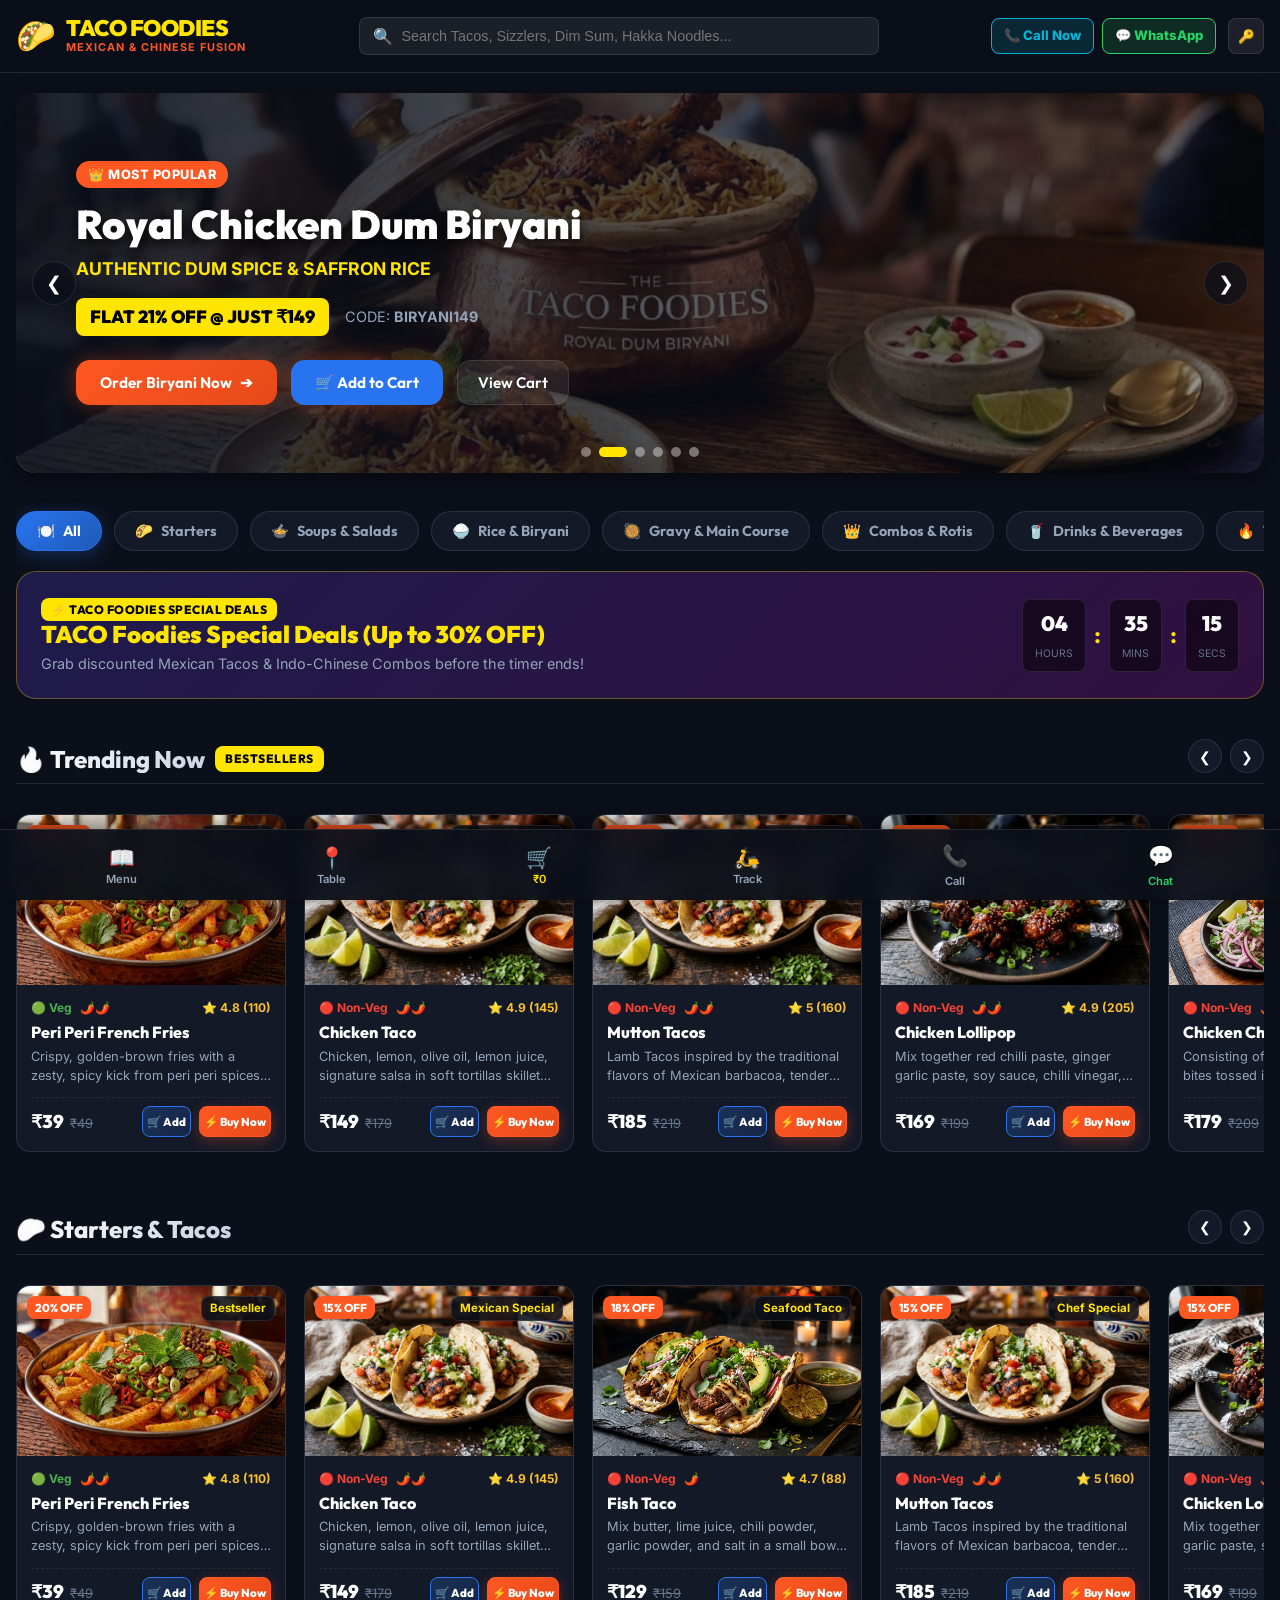
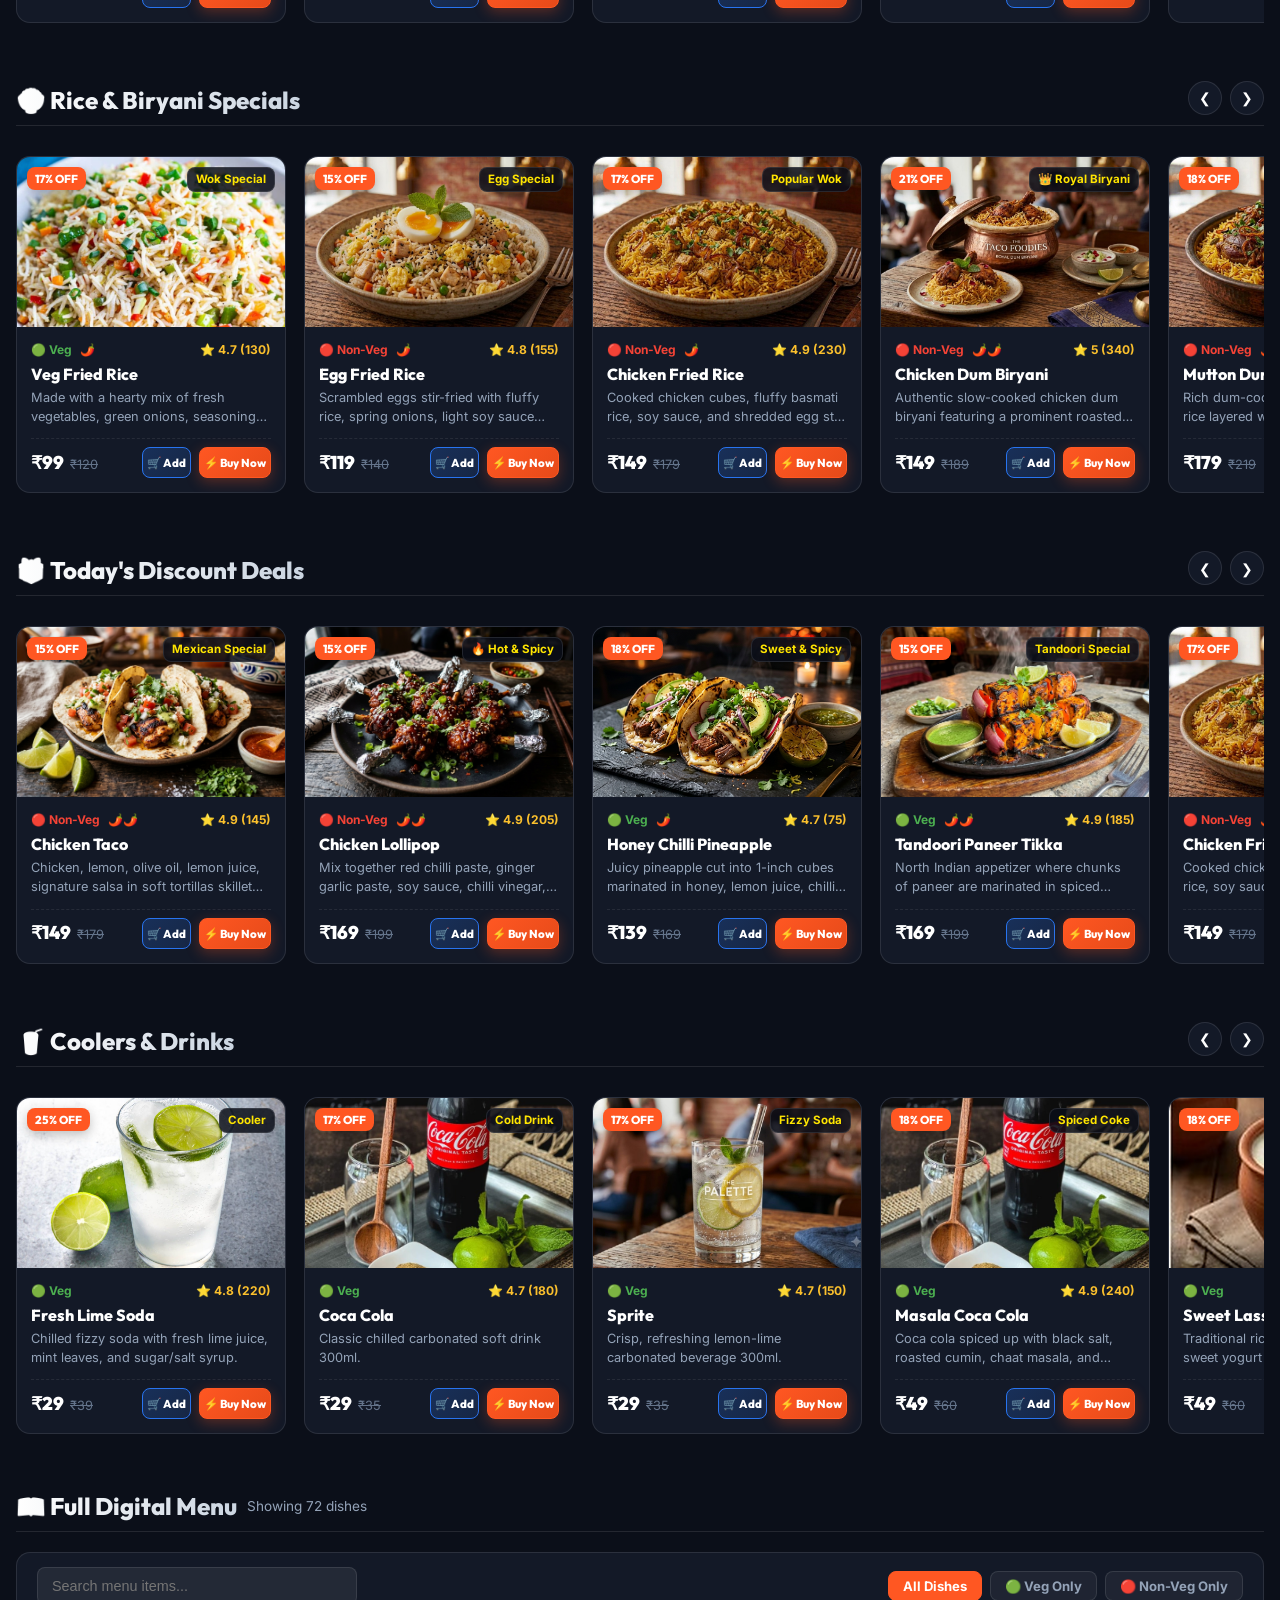
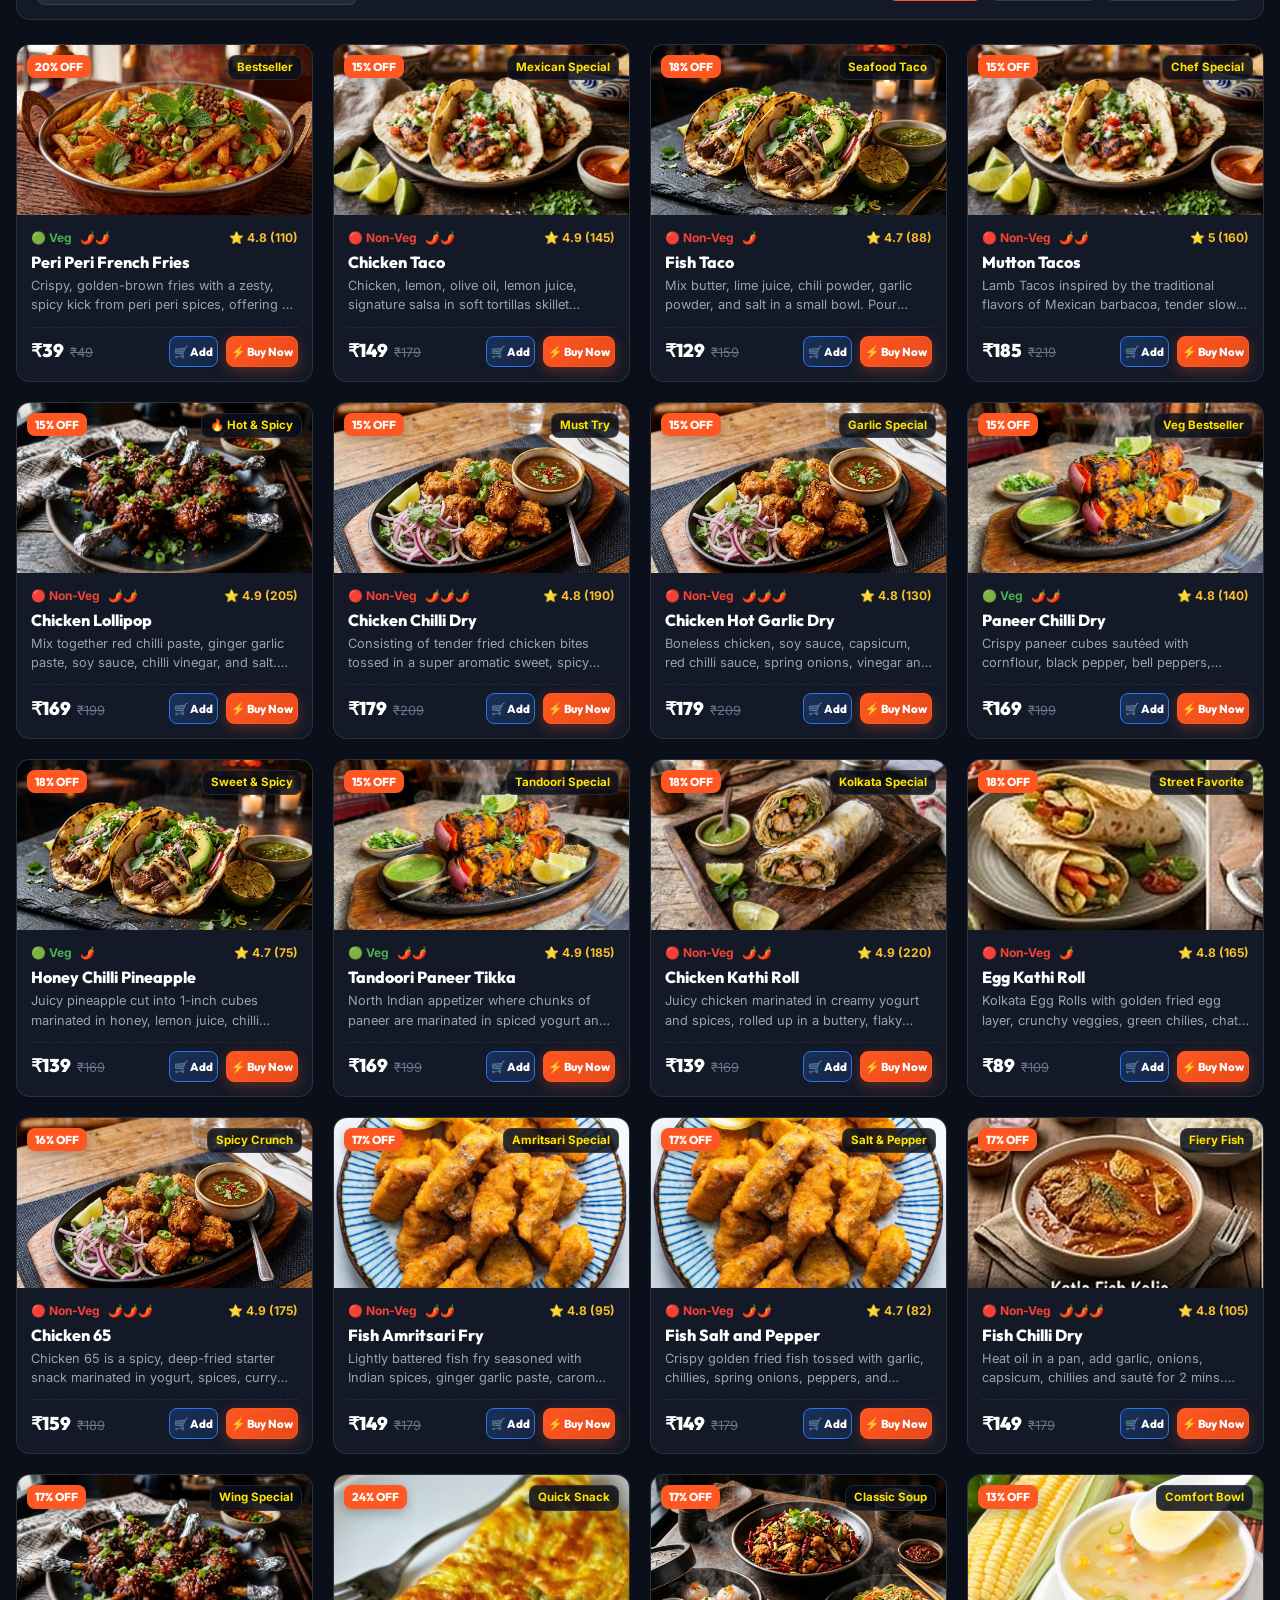
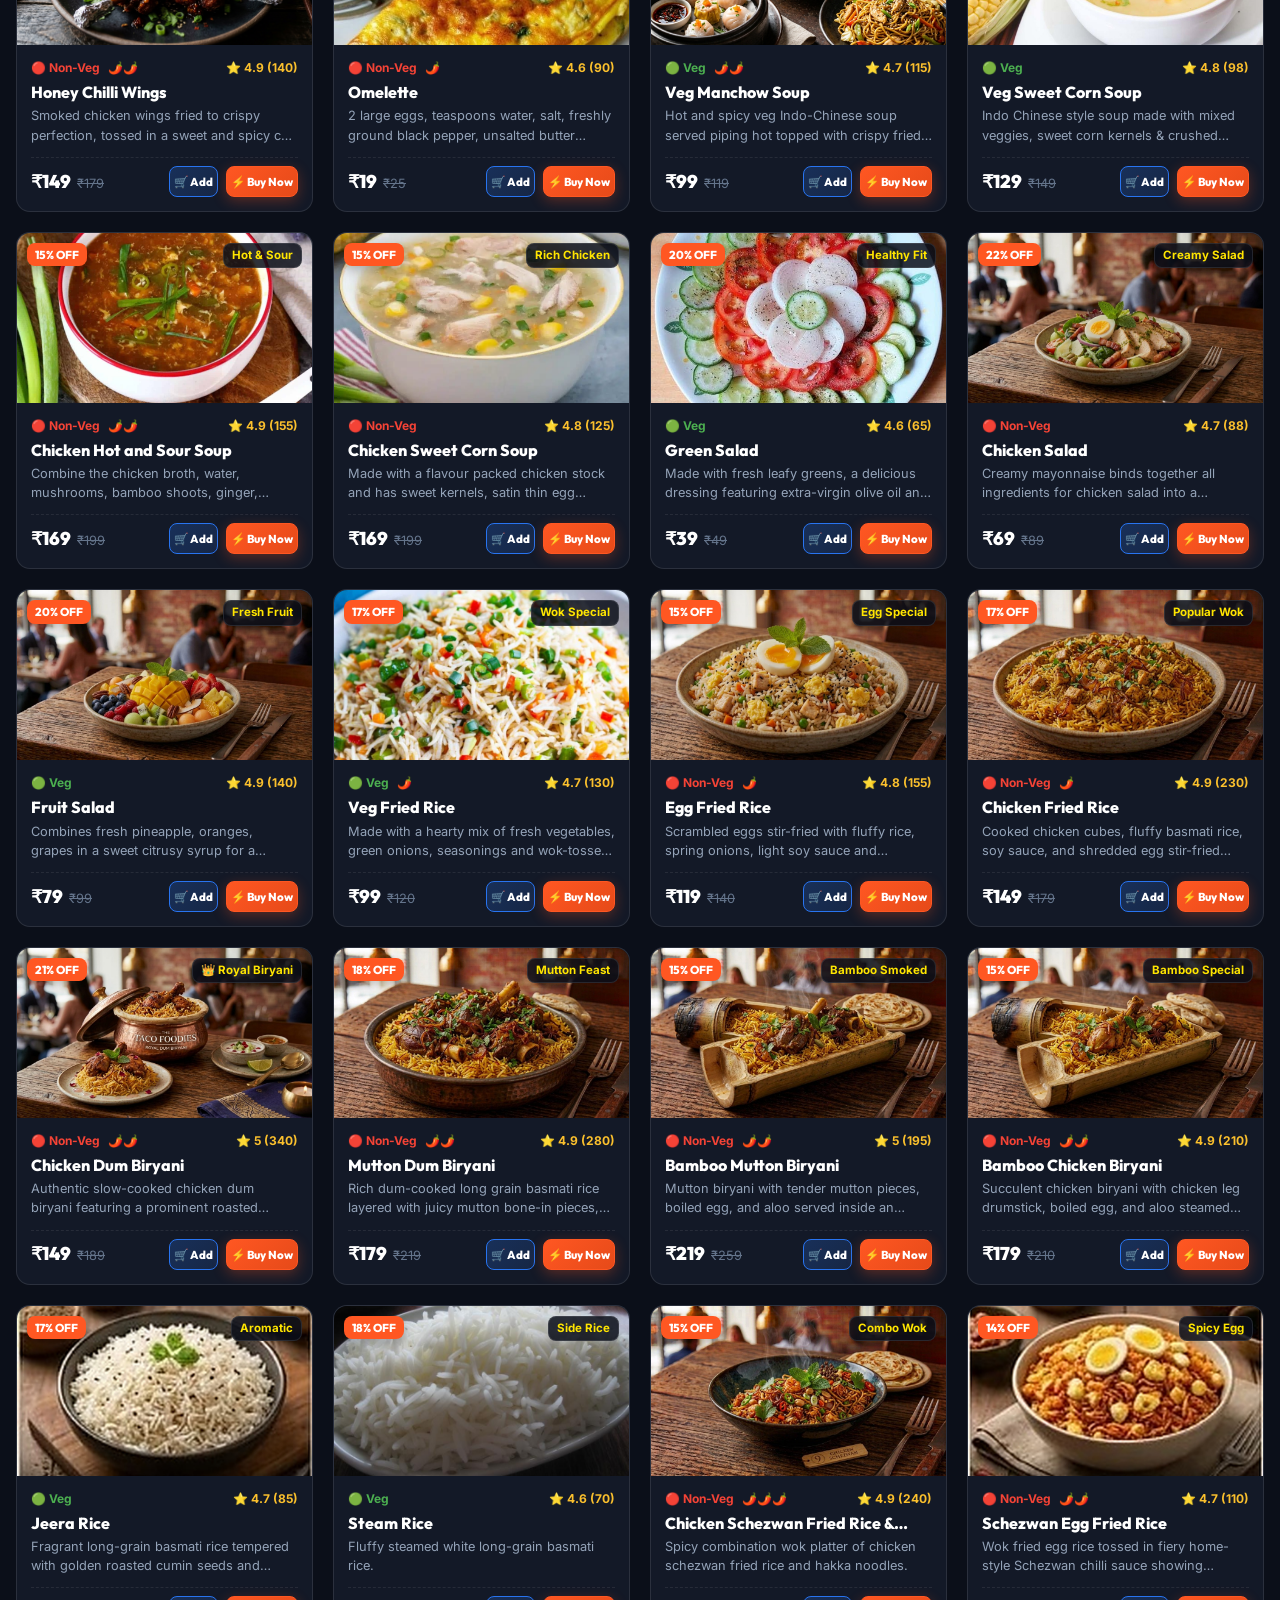
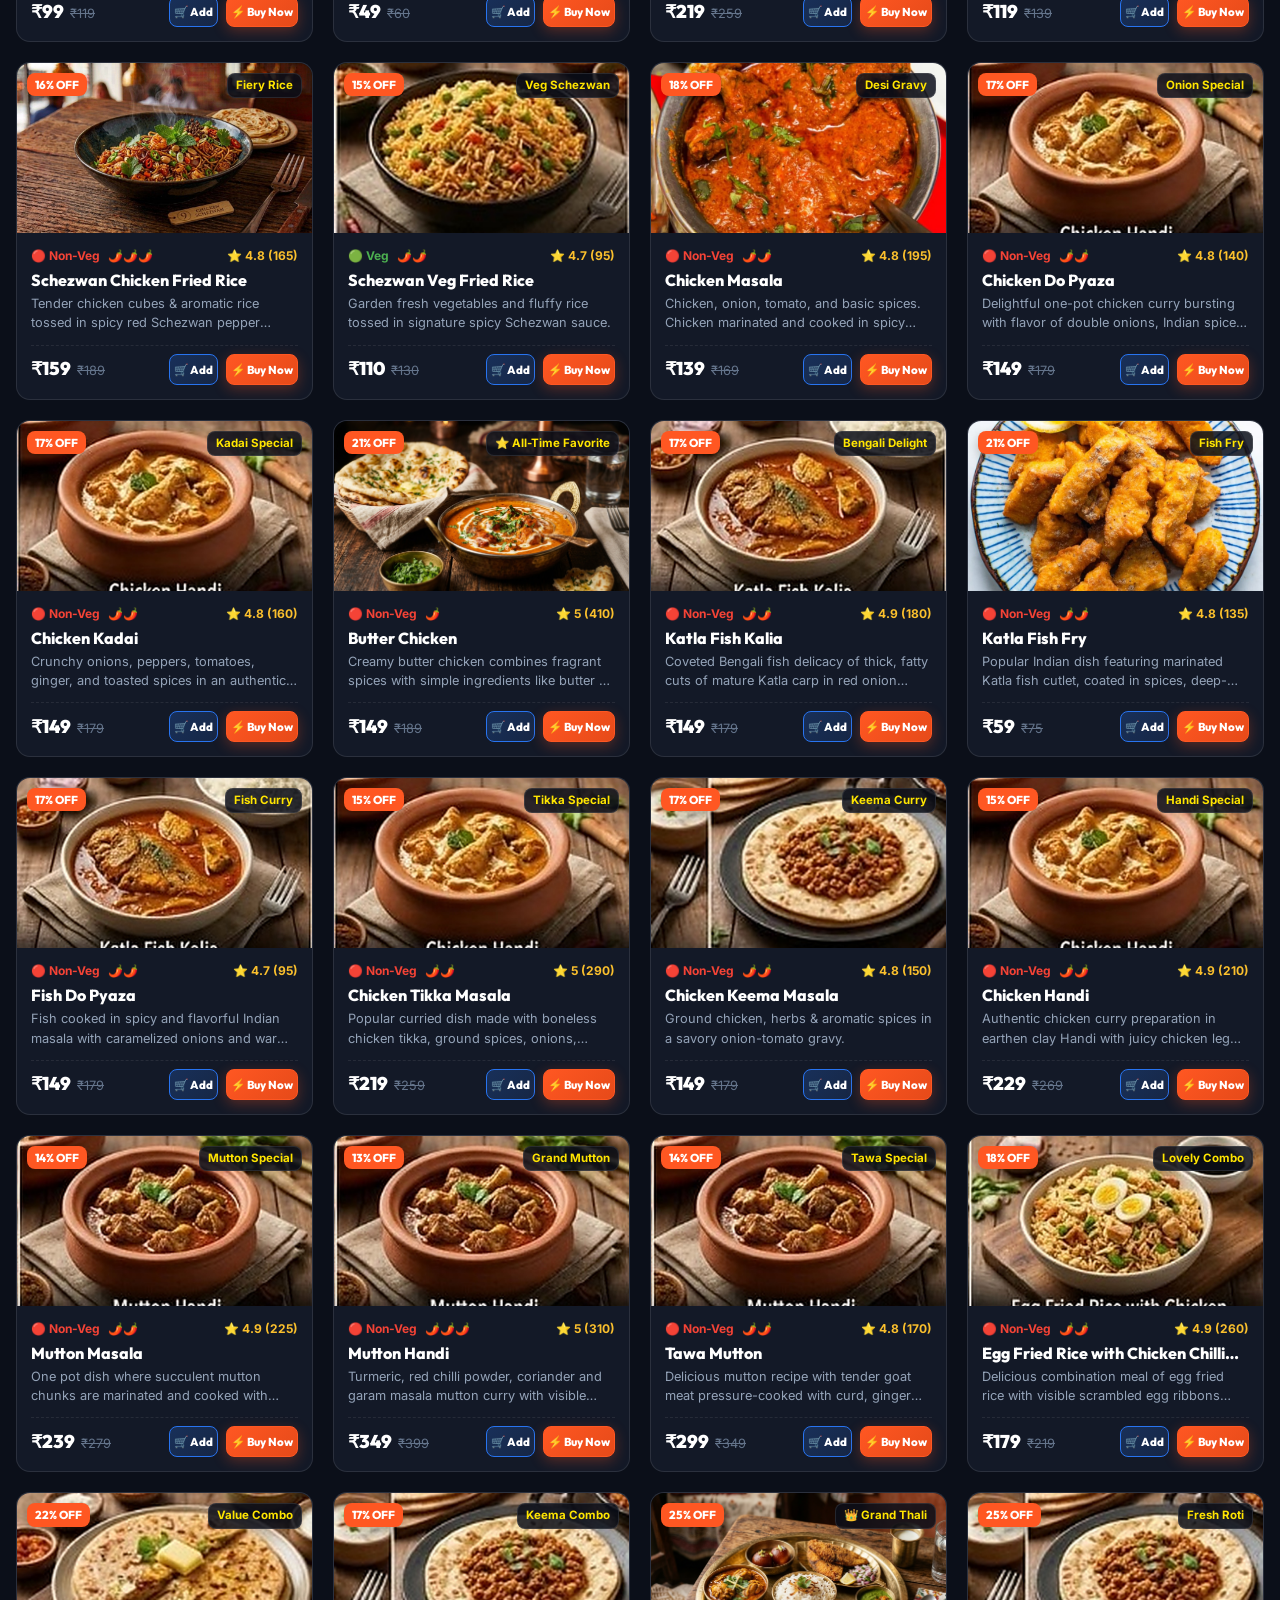
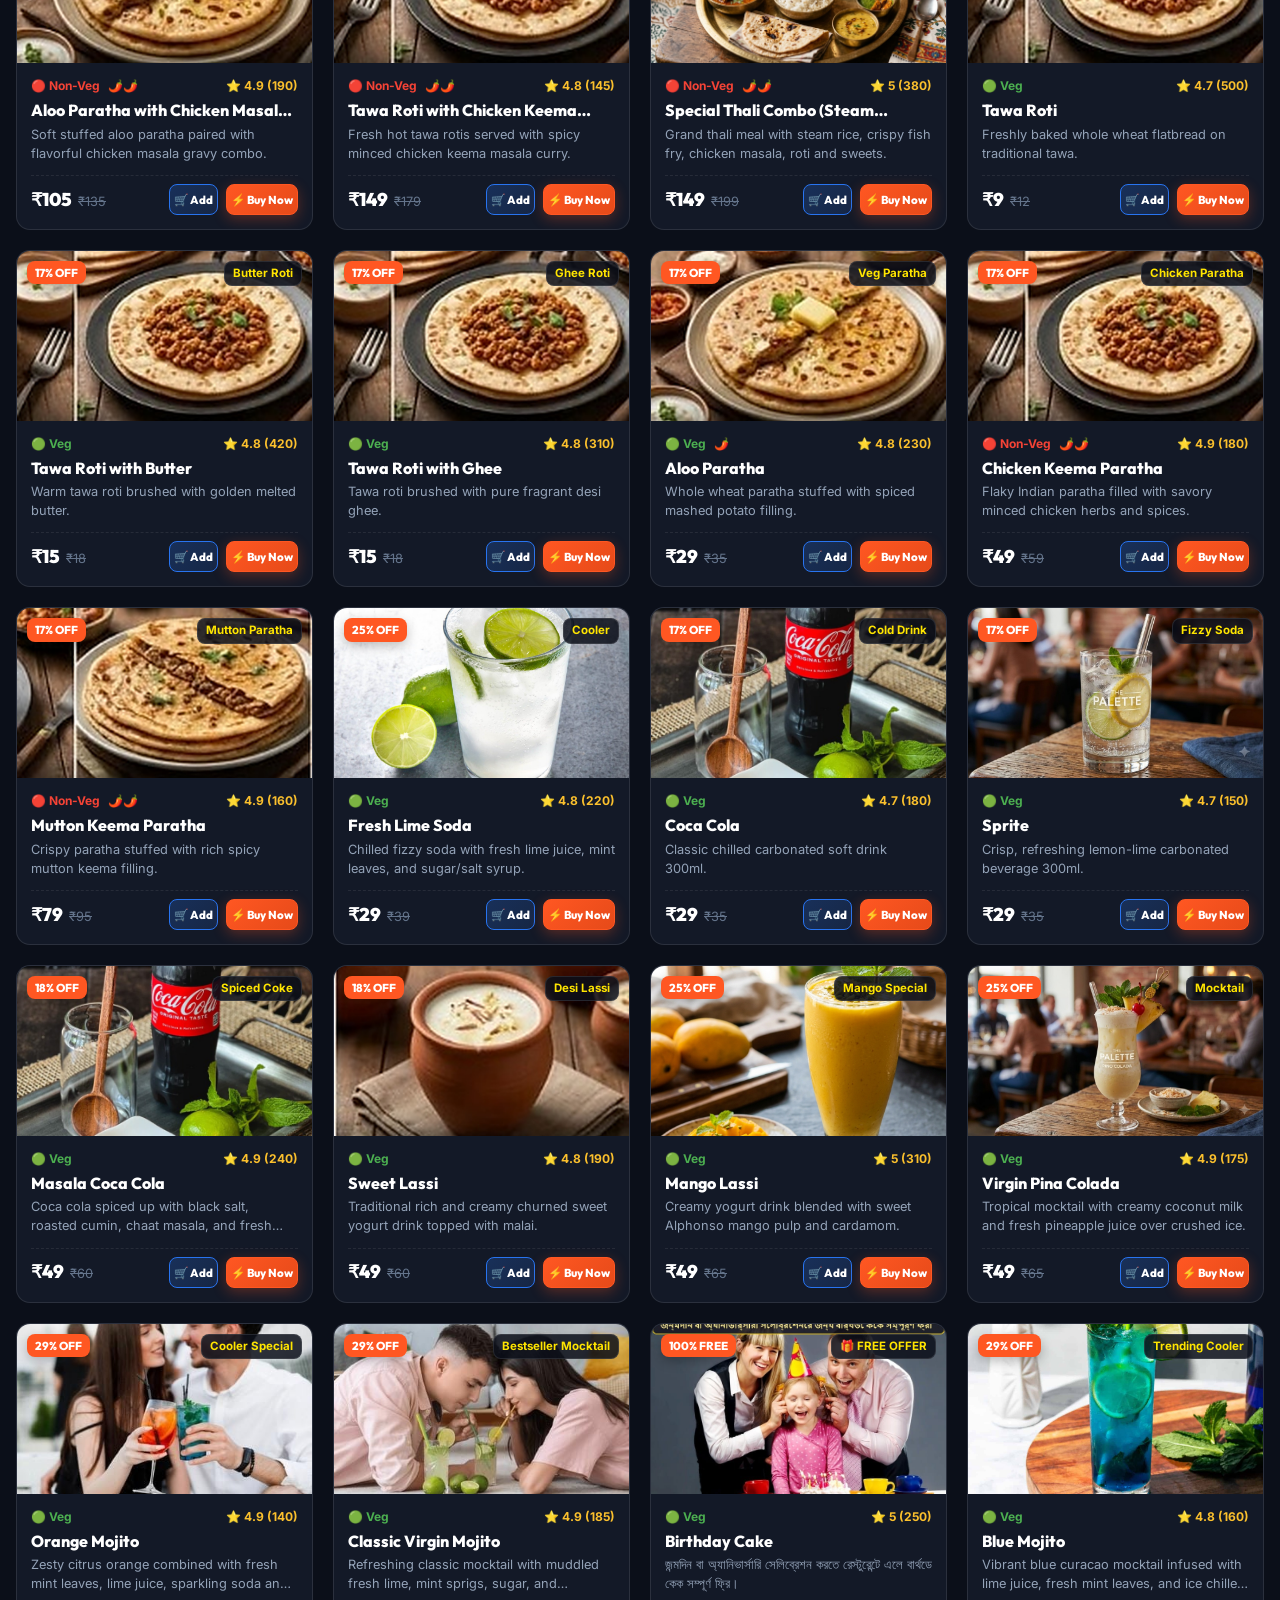
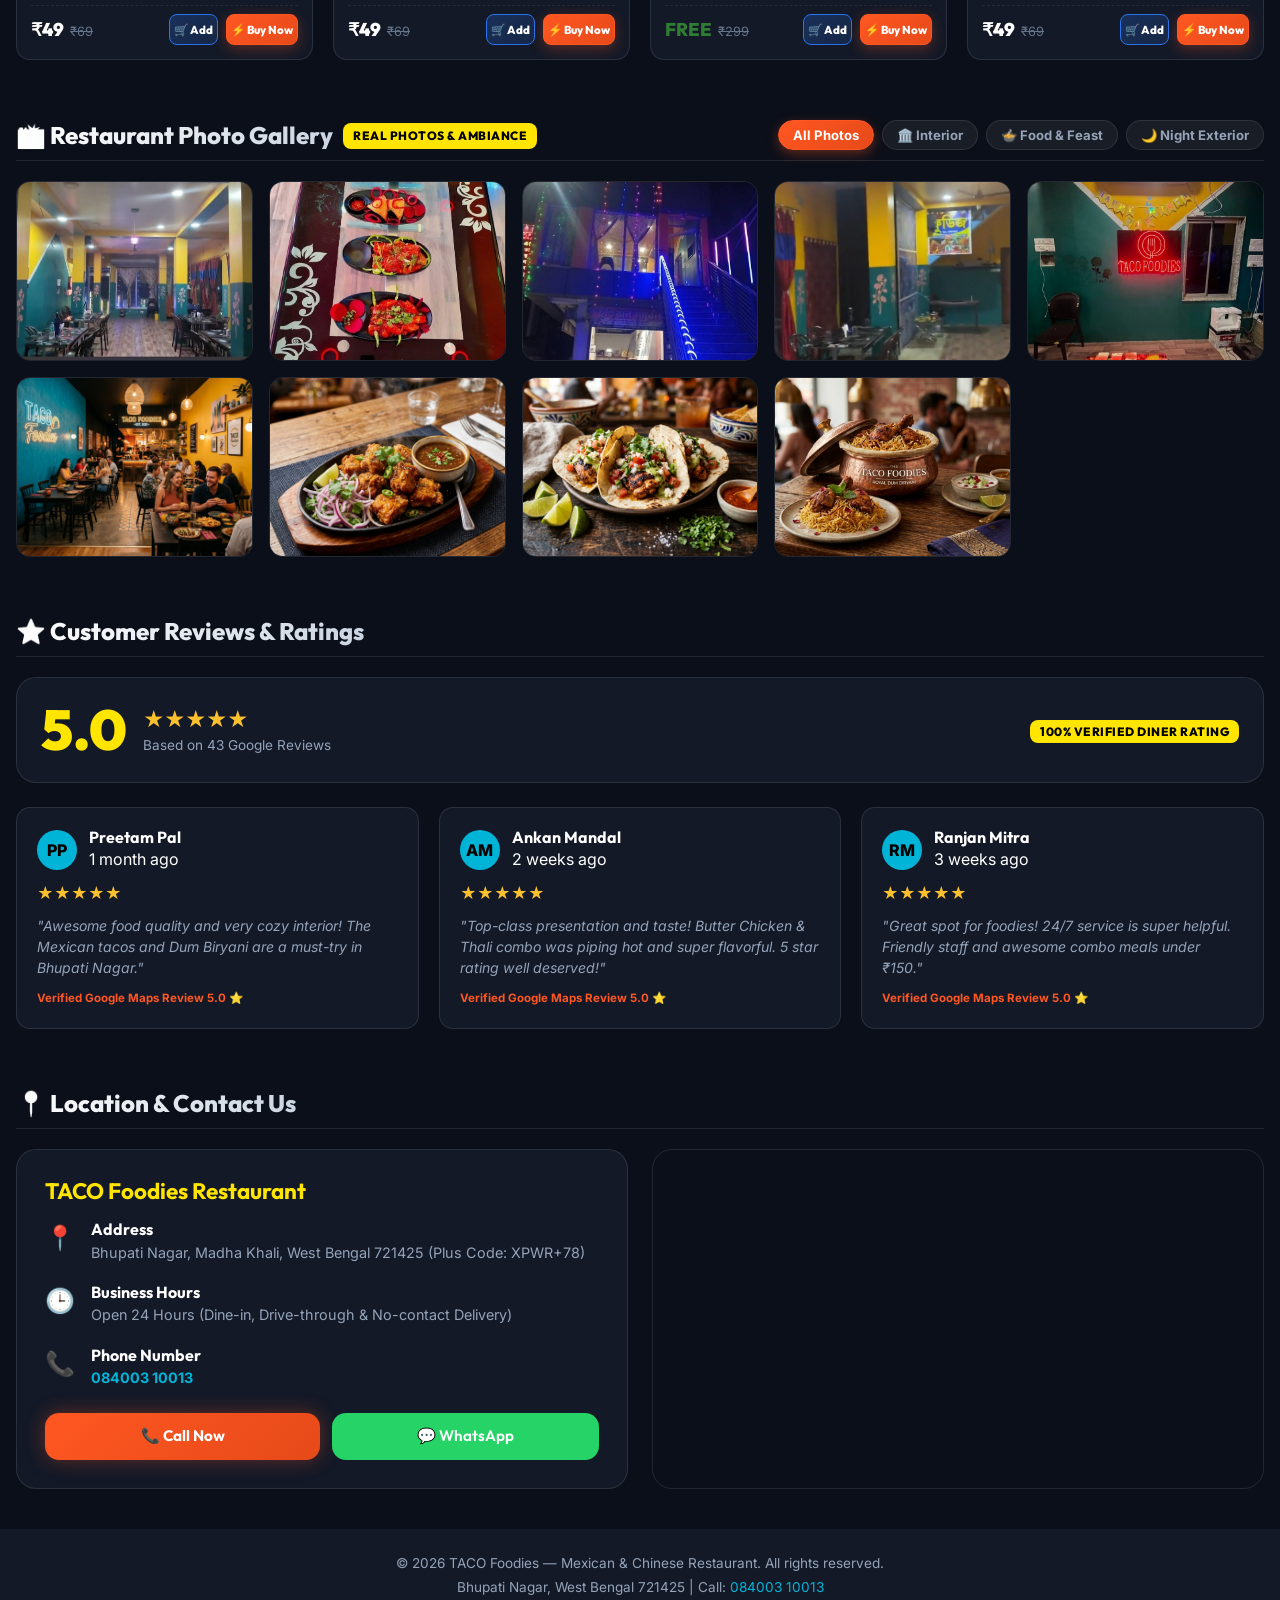
==== commit 322c0023: "Update site title, add favicons, OpenGraph, and technical SEO schema" ====
--- a/index.html
+++ b/index.html
@@ -3,9 +3,77 @@
 <head>
   <meta charset="UTF-8">
   <meta name="viewport" content="width=device-width, initial-scale=1.0">
-  <title>TACO Foodies – Award-Winning Mexican & Chinese Restaurant</title>
-  <meta name="description" content="TACO Foodies in Bhupati Nagar, West Bengal. Premium Mexican Tacos, Indo-Chinese Sizzlers, Hakka Noodles & Dim Sum. 5.0 Rated, Open 24 Hours.">
-  
+  <title>TACO Foodies — Mexican & Chinese Restaurant</title>
+  <meta name="description" content="TACO Foodies in Bhupati Nagar, West Bengal. Premium Mexican Tacos, Indo-Chinese Sizzlers, Hakka Noodles & Dim Sum. Open 24 Hours for Dine-in, Takeaway & Delivery.">
+  <meta name="robots" content="index, follow">
+  <link rel="canonical" href="https://tacofoodies.in/">
+
+  <!-- Favicon & Site Icons -->
+  <link rel="icon" type="image/x-icon" href="favicon.ico">
+  <link rel="icon" type="image/png" sizes="32x32" href="images/favicon-32x32.png">
+  <link rel="icon" type="image/png" sizes="16x16" href="images/favicon-16x16.png">
+  <link rel="apple-touch-icon" sizes="180x180" href="images/apple-touch-icon.png">
+  <link rel="manifest" href="site.webmanifest">
+  <meta name="theme-color" content="#121212">
+
+  <!-- Open Graph / Social Sharing Metadata -->
+  <meta property="og:type" content="website">
+  <meta property="og:title" content="TACO Foodies — Mexican & Chinese Restaurant">
+  <meta property="og:description" content="TACO Foodies in Bhupati Nagar, West Bengal. Premium Mexican Tacos, Indo-Chinese Sizzlers, Hakka Noodles & Dim Sum.">
+  <meta property="og:image" content="images/hero_taco.png">
+  <meta property="og:site_name" content="TACO Foodies">
+
+  <!-- Twitter Card Metadata -->
+  <meta name="twitter:card" content="summary_large_image">
+  <meta name="twitter:title" content="TACO Foodies — Mexican & Chinese Restaurant">
+  <meta name="twitter:description" content="TACO Foodies in Bhupati Nagar, West Bengal. Premium Mexican Tacos, Indo-Chinese Sizzlers, Hakka Noodles & Dim Sum.">
+  <meta name="twitter:image" content="images/hero_taco.png">
+
+  <!-- Schema.org JSON-LD Structured Data for Restaurant / LocalBusiness -->
+  <script type="application/ld+json">
+  {
+    "@context": "https://schema.org",
+    "@type": "Restaurant",
+    "name": "TACO Foodies",
+    "image": "images/hero_taco.png",
+    "description": "TACO Foodies is a Mexican & Chinese fusion restaurant serving Mexican Tacos, Indo-Chinese Sizzlers, Hakka Noodles, and Dim Sum in Bhupati Nagar, West Bengal.",
+    "servesCuisine": ["Mexican", "Chinese", "Indo-Chinese", "Fusion"],
+    "telephone": "+918400310013",
+    "priceRange": "₹₹",
+    "address": {
+      "@type": "PostalAddress",
+      "streetAddress": "Madha Khali, Bhupati Nagar",
+      "addressLocality": "Bhupati Nagar",
+      "addressRegion": "West Bengal",
+      "postalCode": "721425",
+      "addressCountry": "IN"
+    },
+    "geo": {
+      "@type": "GeoCoordinates",
+      "latitude": 21.9956379,
+      "longitude": 87.7408681
+    },
+    "openingHoursSpecification": [
+      {
+        "@type": "OpeningHoursSpecification",
+        "dayOfWeek": [
+          "Monday",
+          "Tuesday",
+          "Wednesday",
+          "Thursday",
+          "Friday",
+          "Saturday",
+          "Sunday"
+        ],
+        "opens": "00:00",
+        "closes": "23:59"
+      }
+    ],
+    "hasMenu": "https://tacofoodies.in/#digitalMenuSection",
+    "acceptsReservations": "False"
+  }
+  </script>
+
   <!-- Supabase JS Client & CSS Stylesheets -->
   <script src="https://cdn.jsdelivr.net/npm/@supabase/supabase-js@2"></script>
   <link rel="stylesheet" href="css/main.css">
@@ -318,6 +386,16 @@
     </section>
 
   </main>
+
+  <!-- ==========================================
+       FOOTER (Semantic HTML)
+       ========================================== -->
+  <footer class="site-footer" style="background: var(--bg-card); border-top: 1px solid var(--border-color); padding: 24px 0; text-align: center; color: var(--text-secondary); font-size: 0.85rem;">
+    <div class="container">
+      <p>© 2026 TACO Foodies — Mexican & Chinese Restaurant. All rights reserved.</p>
+      <p style="margin-top: 4px;">Bhupati Nagar, West Bengal 721425 | Call: <a href="tel:08400310013" style="color: var(--taco-teal);">084003 10013</a></p>
+    </div>
+  </footer>
 
   <!-- ==========================================
        11. SLIDE-OVER CART DRAWER
--- a/css/components.css
+++ b/css/components.css
@@ -254,6 +254,76 @@
   opacity: 1;
   visibility: visible;
   pointer-events: auto;
+}
+
+/* Birthday Cake & Poster Slide Responsive Fill & Glass Buttons */
+.hero-slide.poster-slide {
+  background: #0b0f19 !important;
+  position: absolute !important;
+  inset: 0 !important;
+  padding: 0 !important;
+  display: flex !important;
+  flex-direction: column !important;
+  justify-content: flex-end !important;
+  align-items: center !important;
+  overflow: hidden !important;
+}
+
+.hero-slide.poster-slide .poster-img {
+  width: 100%;
+  height: 100%;
+  object-fit: contain !important;
+  object-position: center !important;
+  display: block;
+}
+
+.hero-slide.poster-slide .hero-slide-content.poster-mode {
+  position: absolute;
+  bottom: 12px;
+  left: 0;
+  right: 0;
+  width: 100%;
+  max-width: 100%;
+  display: flex;
+  justify-content: center;
+  z-index: 5;
+  padding: 0 12px;
+  pointer-events: none;
+}
+
+.hero-slide.poster-slide .poster-actions {
+  pointer-events: auto;
+  display: flex;
+  flex-wrap: wrap;
+  gap: 10px;
+  justify-content: center;
+  align-items: center;
+  background: rgba(11, 15, 25, 0.35) !important;
+  backdrop-filter: blur(4px) !important;
+  -webkit-backdrop-filter: blur(4px) !important;
+  padding: 6px 14px !important;
+  border-radius: var(--radius-md);
+  border: 1px solid rgba(255, 255, 255, 0.25) !important;
+  box-shadow: 0 4px 16px rgba(0, 0, 0, 0.3);
+}
+
+.hero-slide.poster-slide .poster-actions .hero-cta-btn {
+  background: rgba(255, 87, 34, 0.88) !important;
+  backdrop-filter: blur(4px);
+  border: 1px solid rgba(255, 255, 255, 0.3);
+}
+
+.hero-slide.poster-slide .poster-actions .hero-add-cart-btn {
+  background: rgba(40, 116, 240, 0.88) !important;
+  backdrop-filter: blur(4px);
+  border: 1px solid rgba(255, 255, 255, 0.3);
+}
+
+.hero-slide.poster-slide .poster-actions .secondary-btn {
+  background: rgba(255, 255, 255, 0.2) !important;
+  backdrop-filter: blur(4px);
+  border: 1px solid rgba(255, 255, 255, 0.3);
+  color: #ffffff !important;
 }
 
 .hero-slide-content {
@@ -2457,6 +2527,37 @@
     padding: 20px 16px;
   }
 
+  .hero-slide.poster-slide {
+    padding: 0 !important;
+  }
+
+  .hero-slide.poster-slide .hero-slide-content.poster-mode {
+    bottom: 8px !important;
+    padding: 0 8px !important;
+  }
+
+  .hero-slide.poster-slide .poster-actions {
+    padding: 4px 6px !important;
+    gap: 5px !important;
+    width: 100% !important;
+    max-width: 350px !important;
+    background: rgba(11, 15, 25, 0.25) !important;
+    backdrop-filter: blur(3px) !important;
+    -webkit-backdrop-filter: blur(3px) !important;
+    border: 1px solid rgba(255, 255, 255, 0.2) !important;
+  }
+
+  .hero-slide.poster-slide .poster-actions .hero-cta-btn,
+  .hero-slide.poster-slide .poster-actions .hero-add-cart-btn {
+    font-size: 0.76rem !important;
+    padding: 5px 8px !important;
+  }
+
+  .hero-slide.poster-slide .poster-actions .secondary-btn {
+    font-size: 0.72rem !important;
+    padding: 4px 6px !important;
+  }
+
   .slide-badge {
     font-size: 0.7rem;
     padding: 3px 8px;
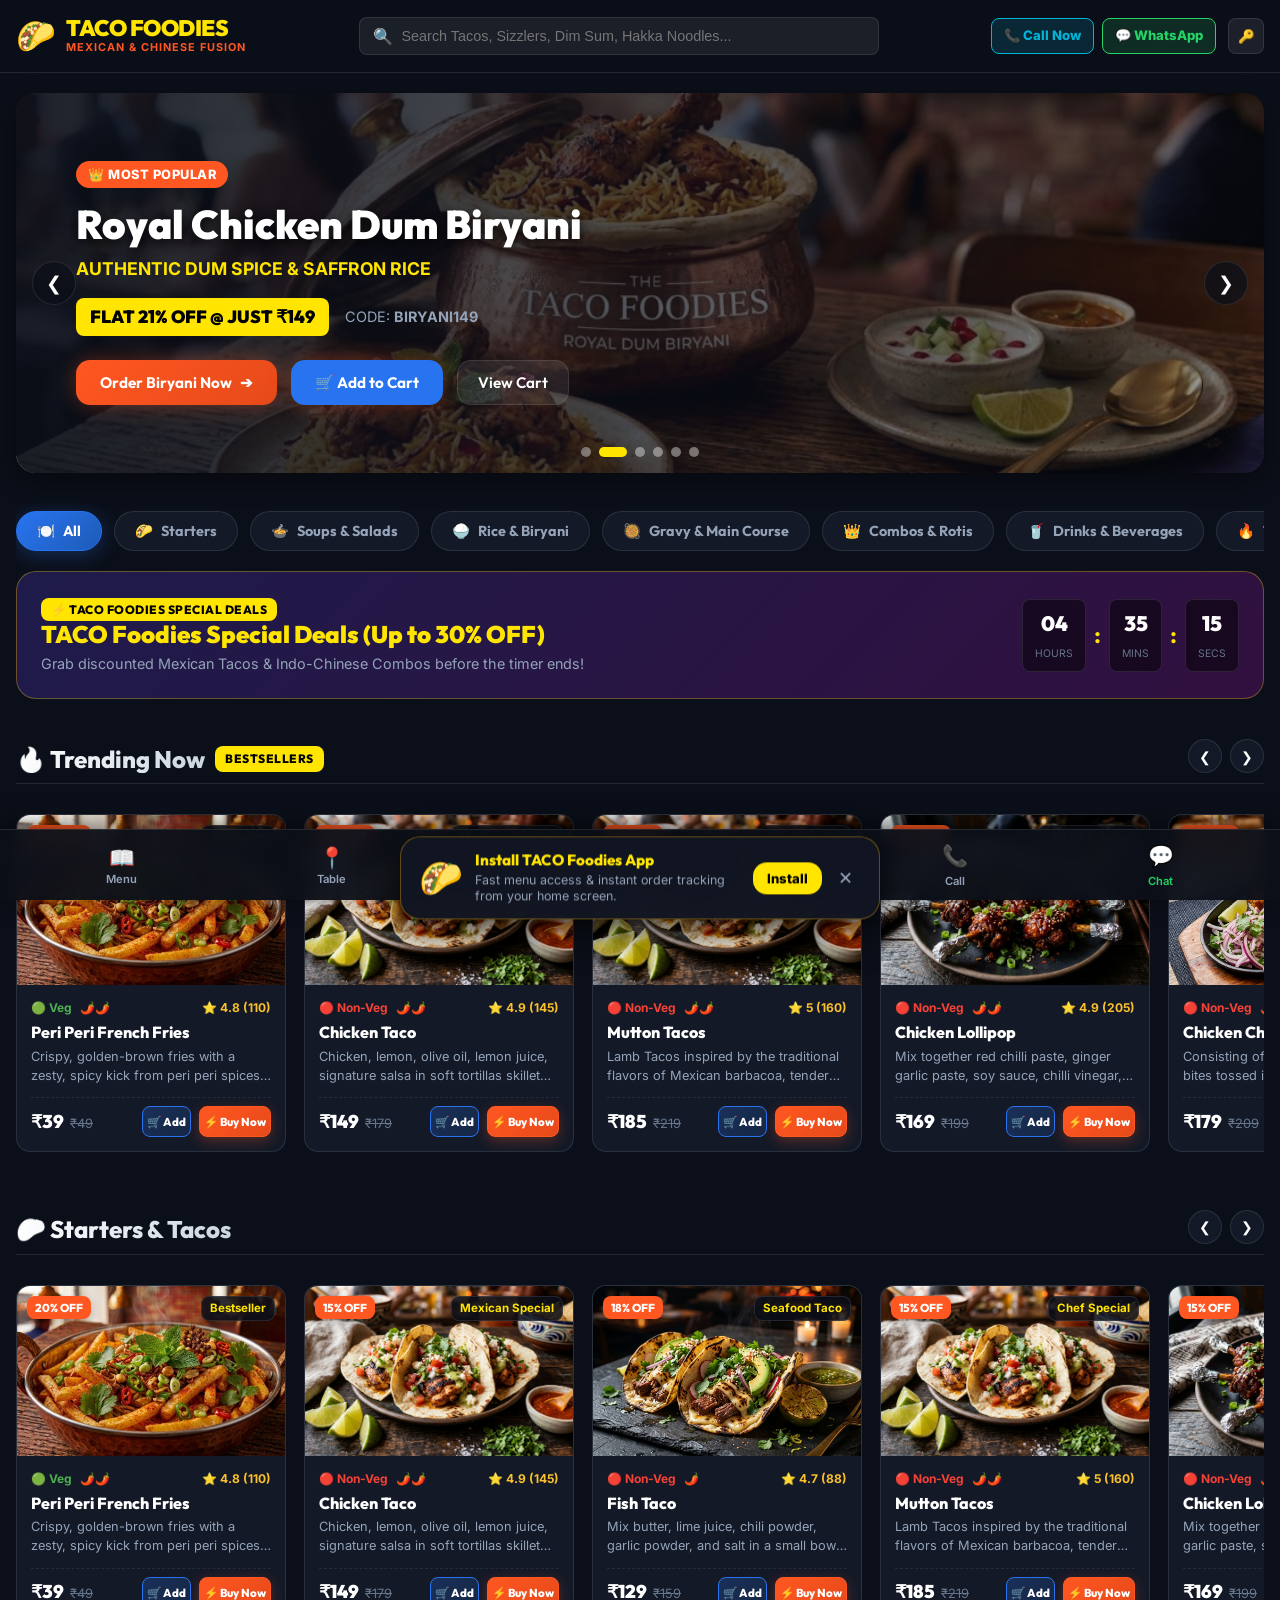
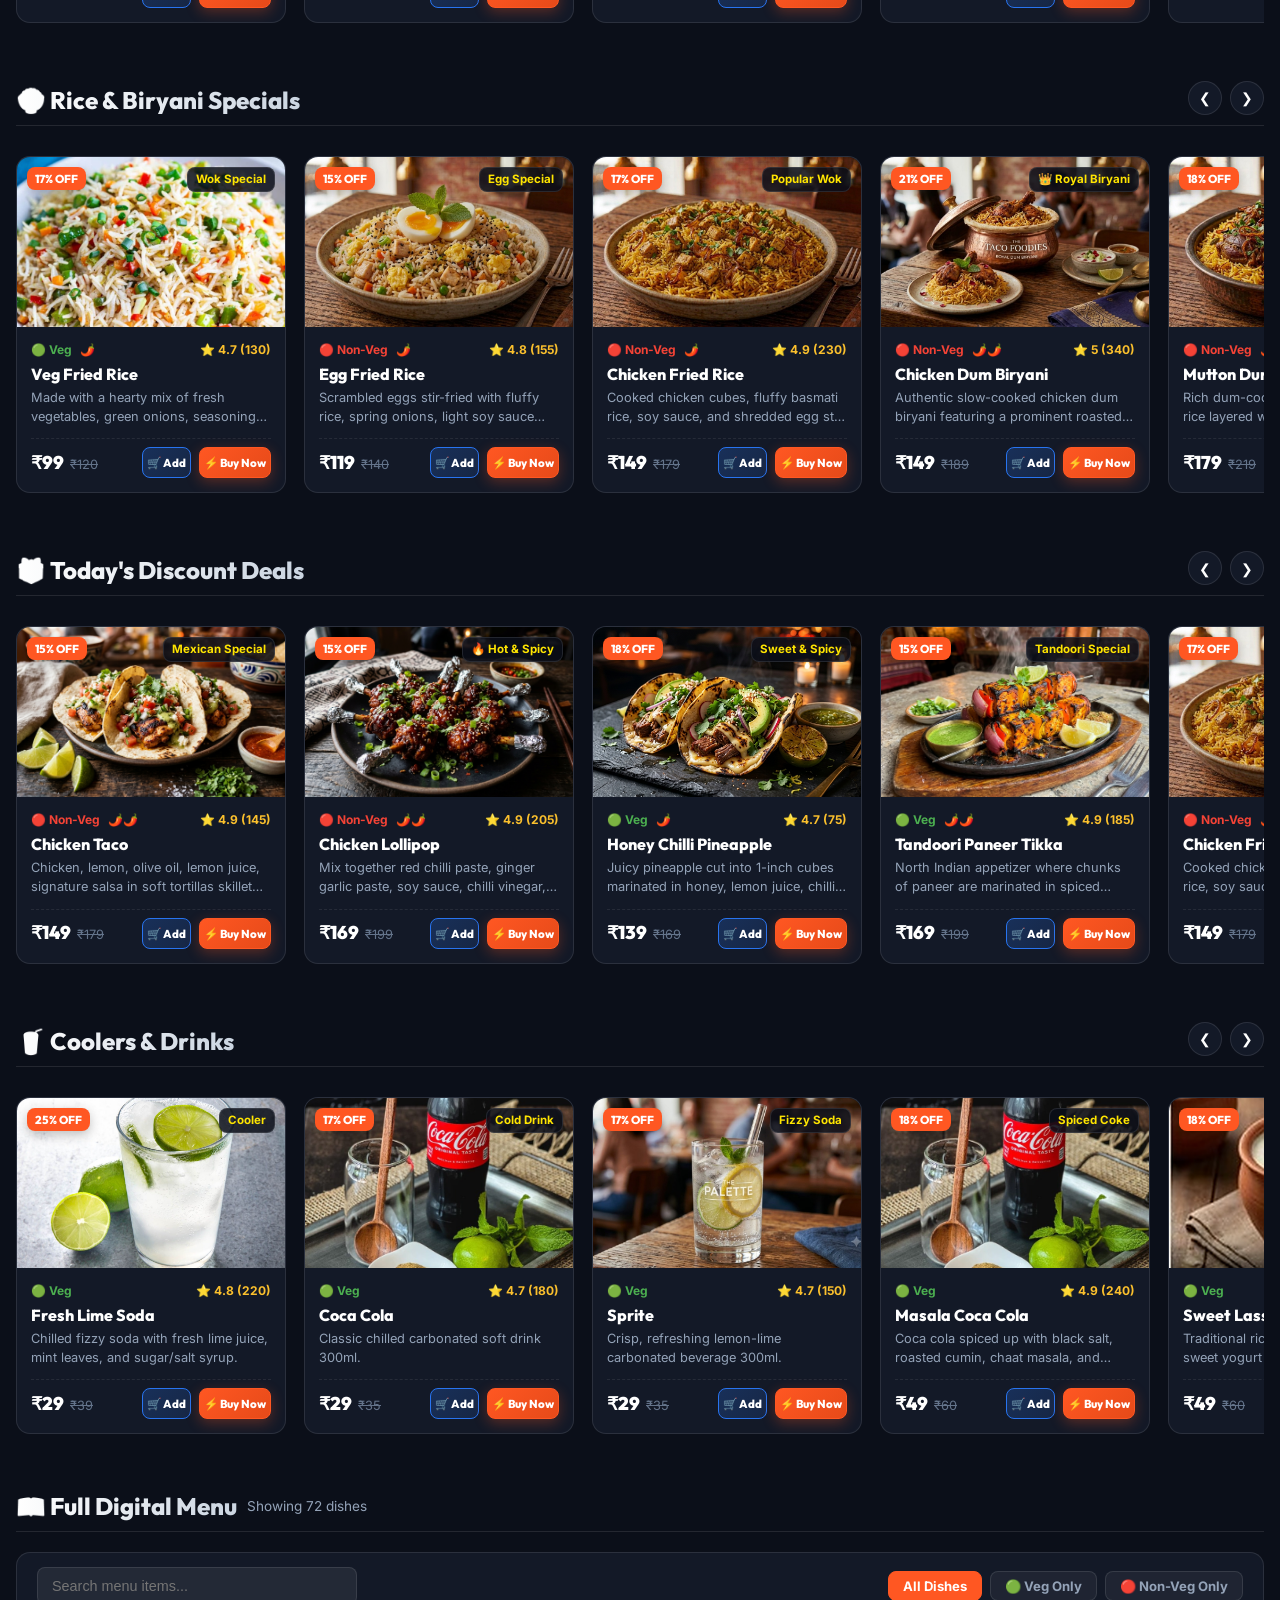
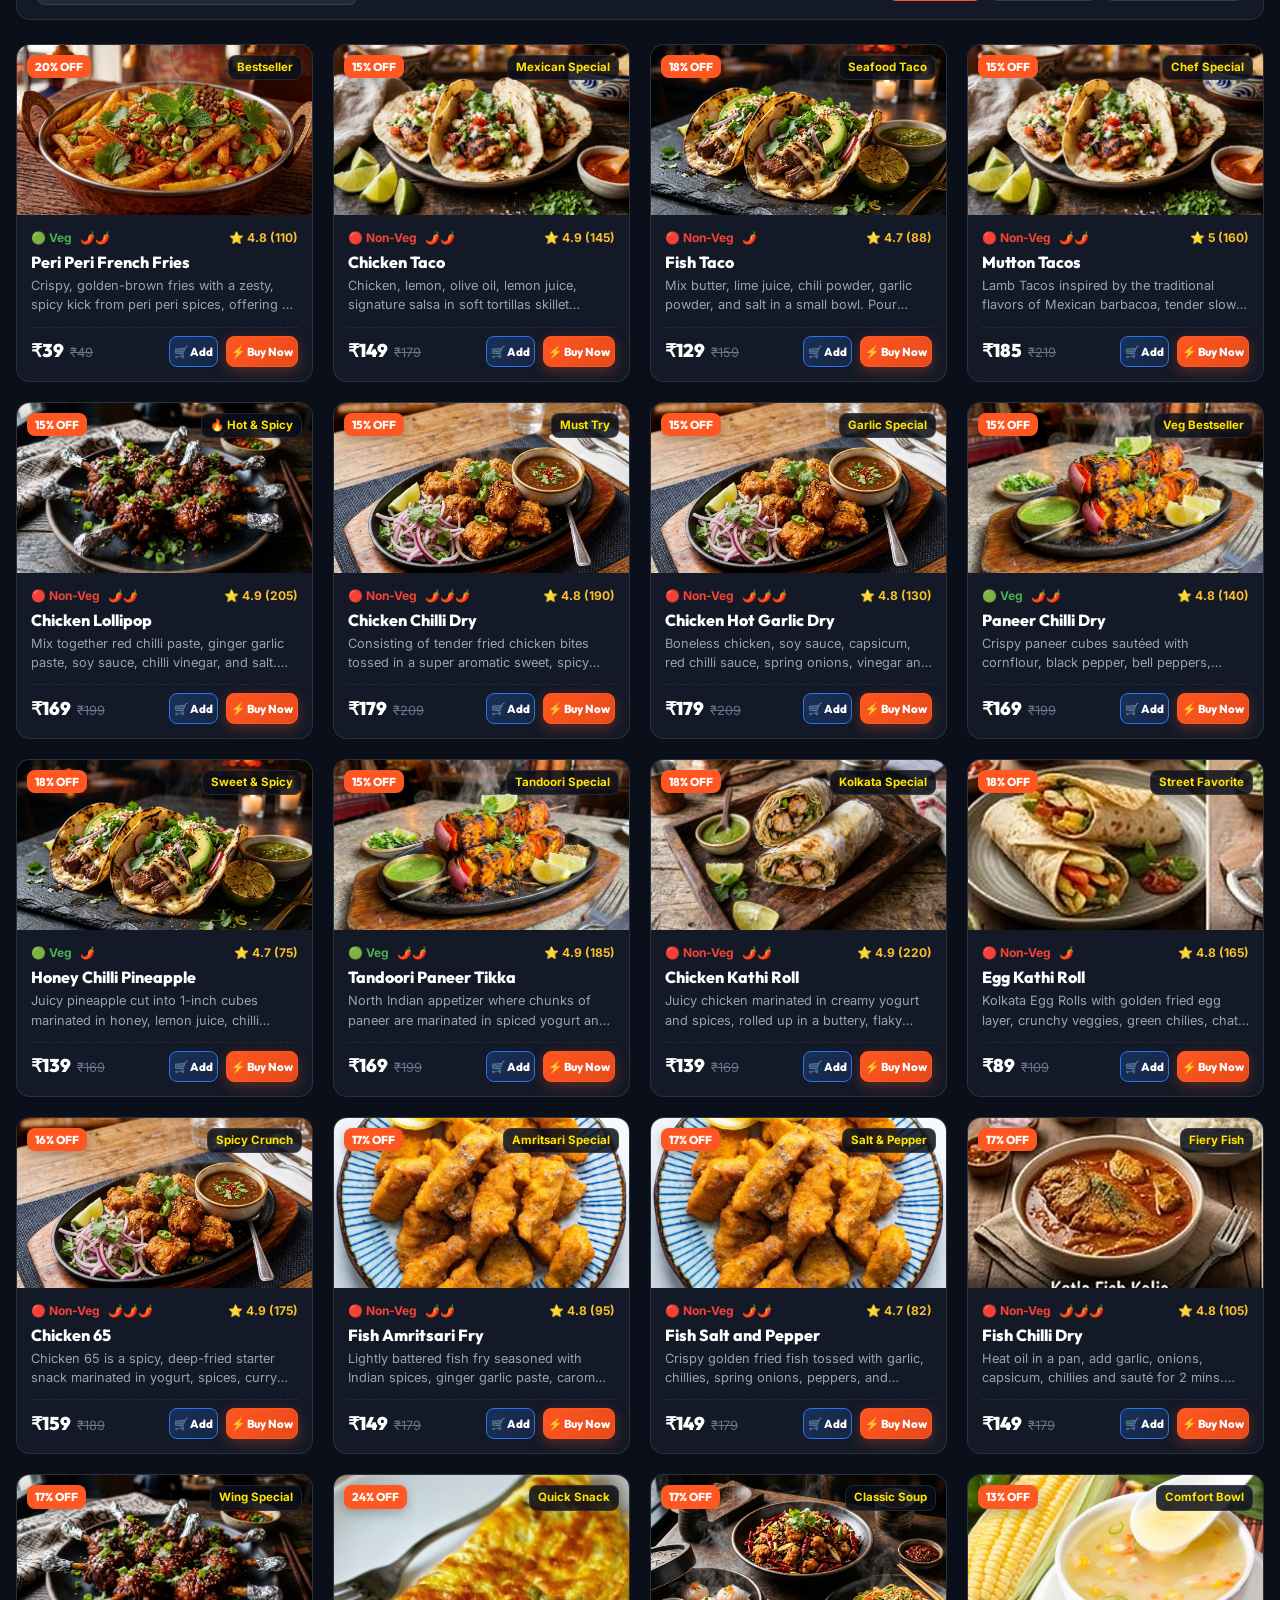
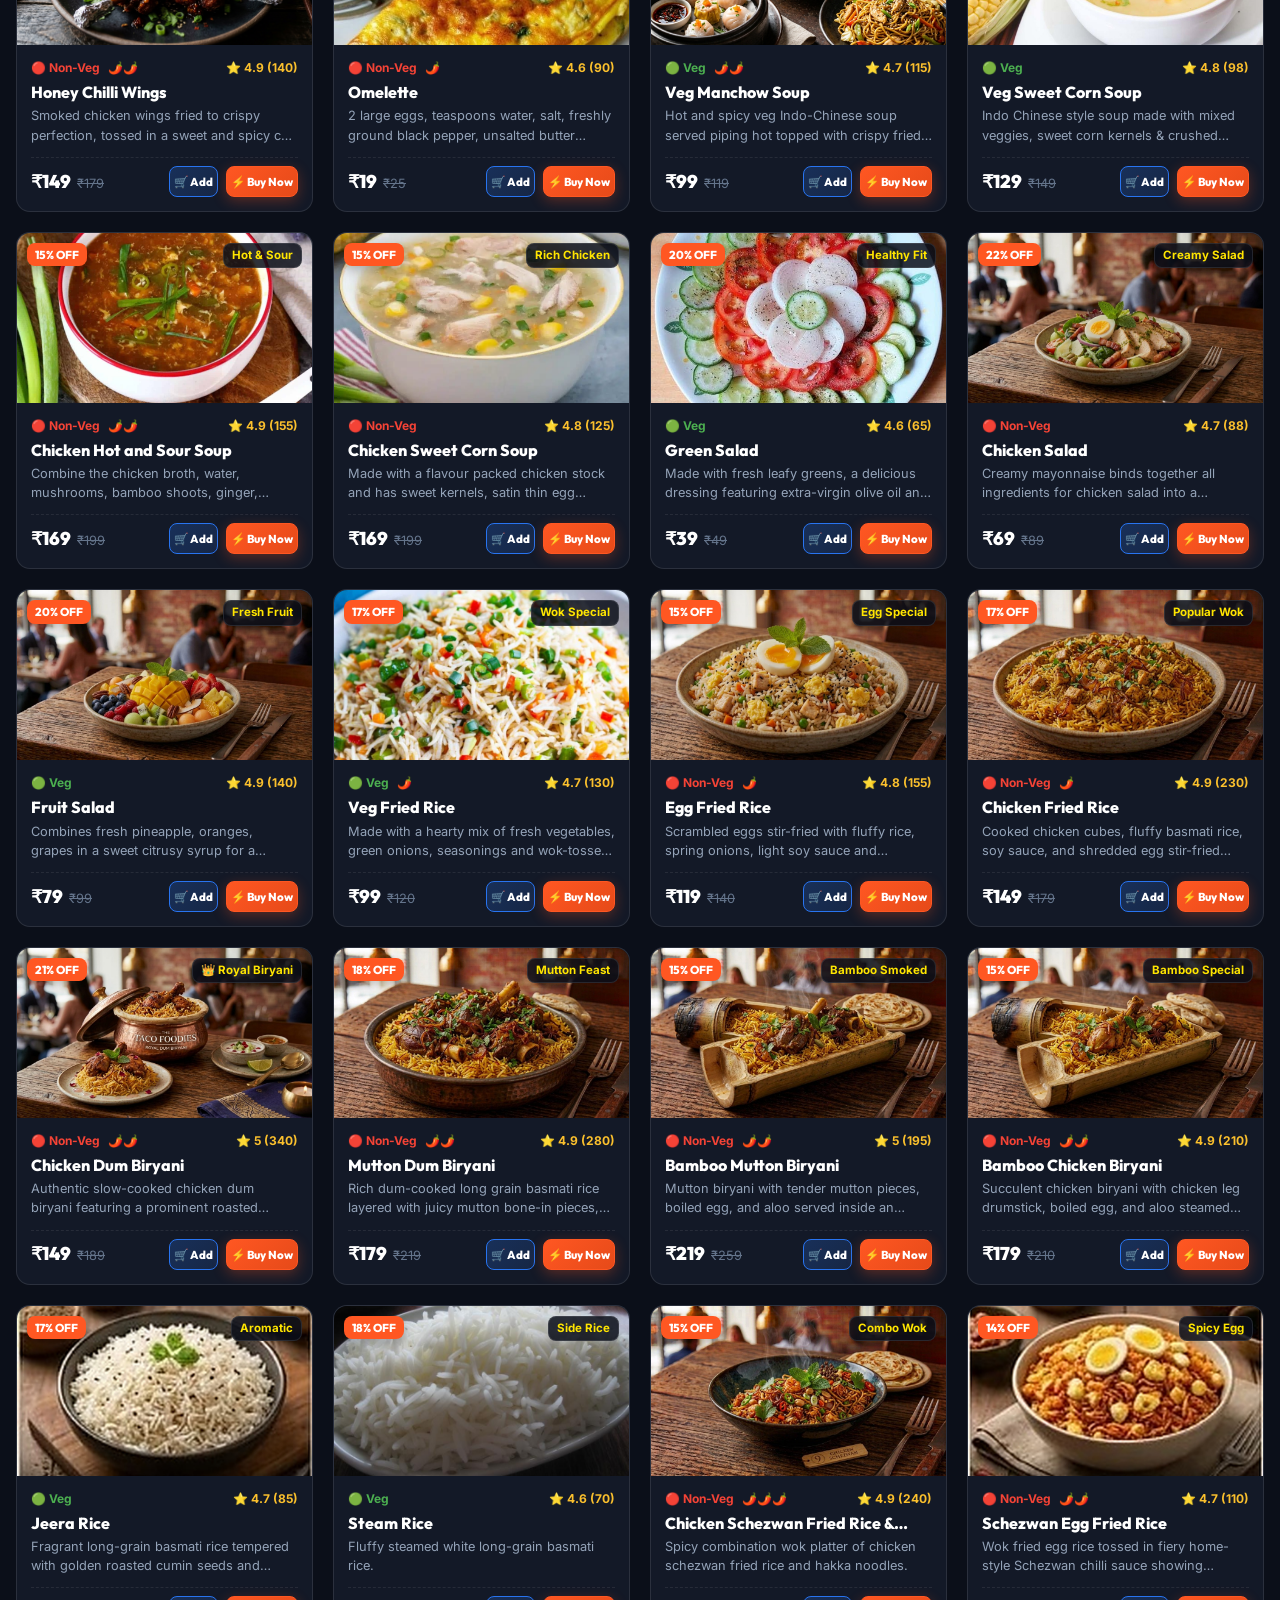
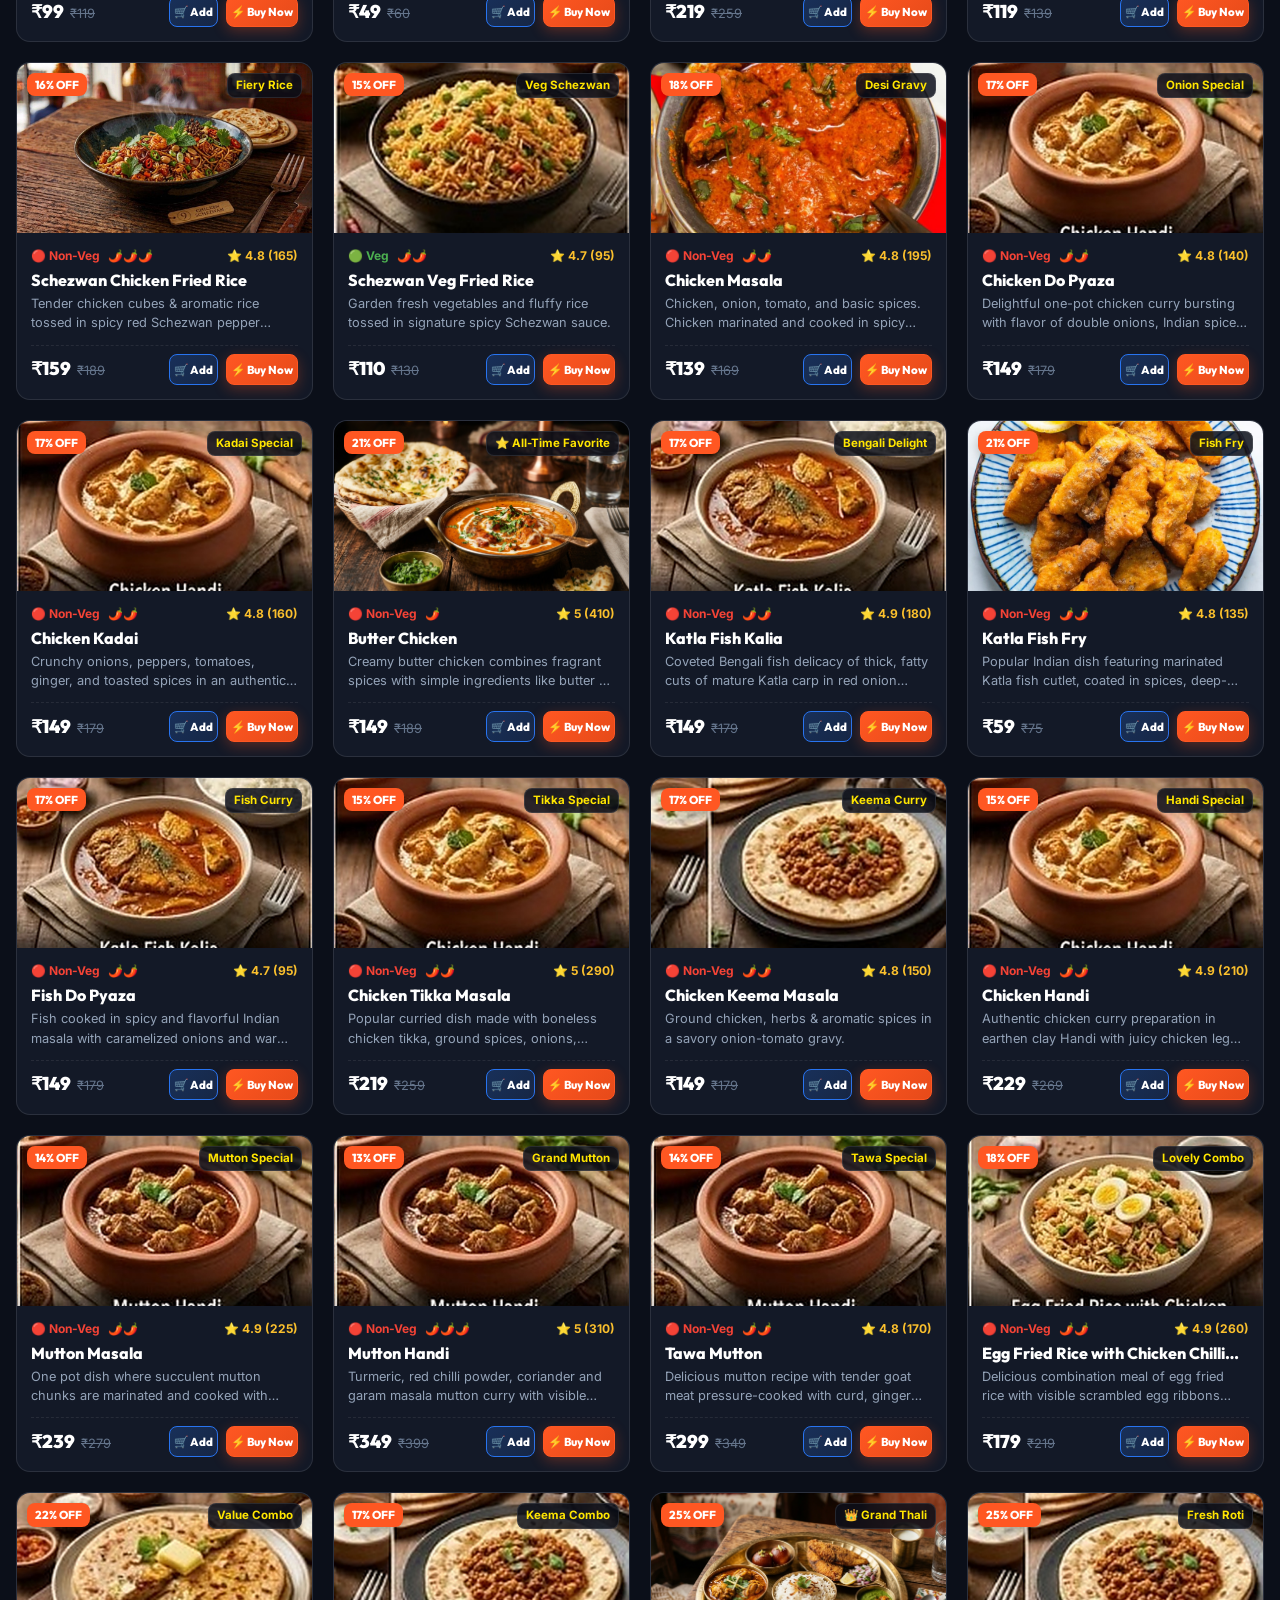
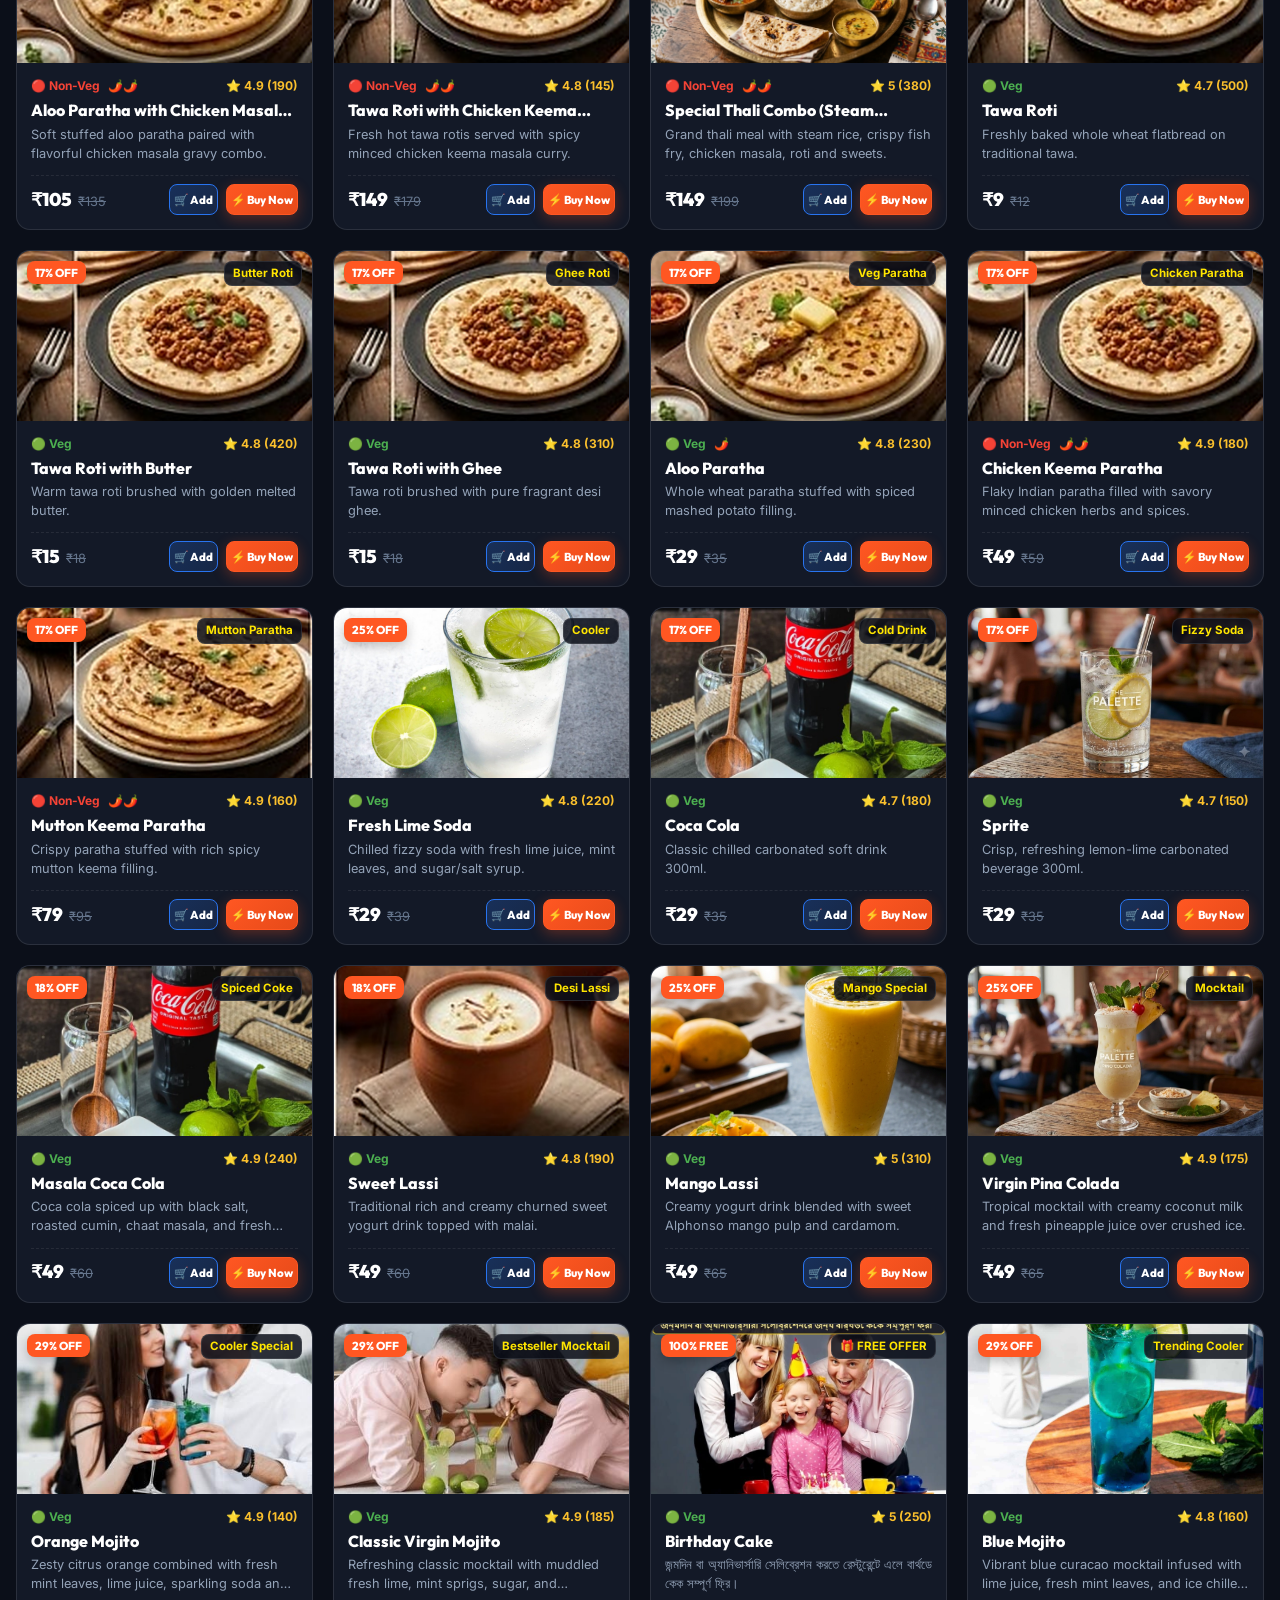
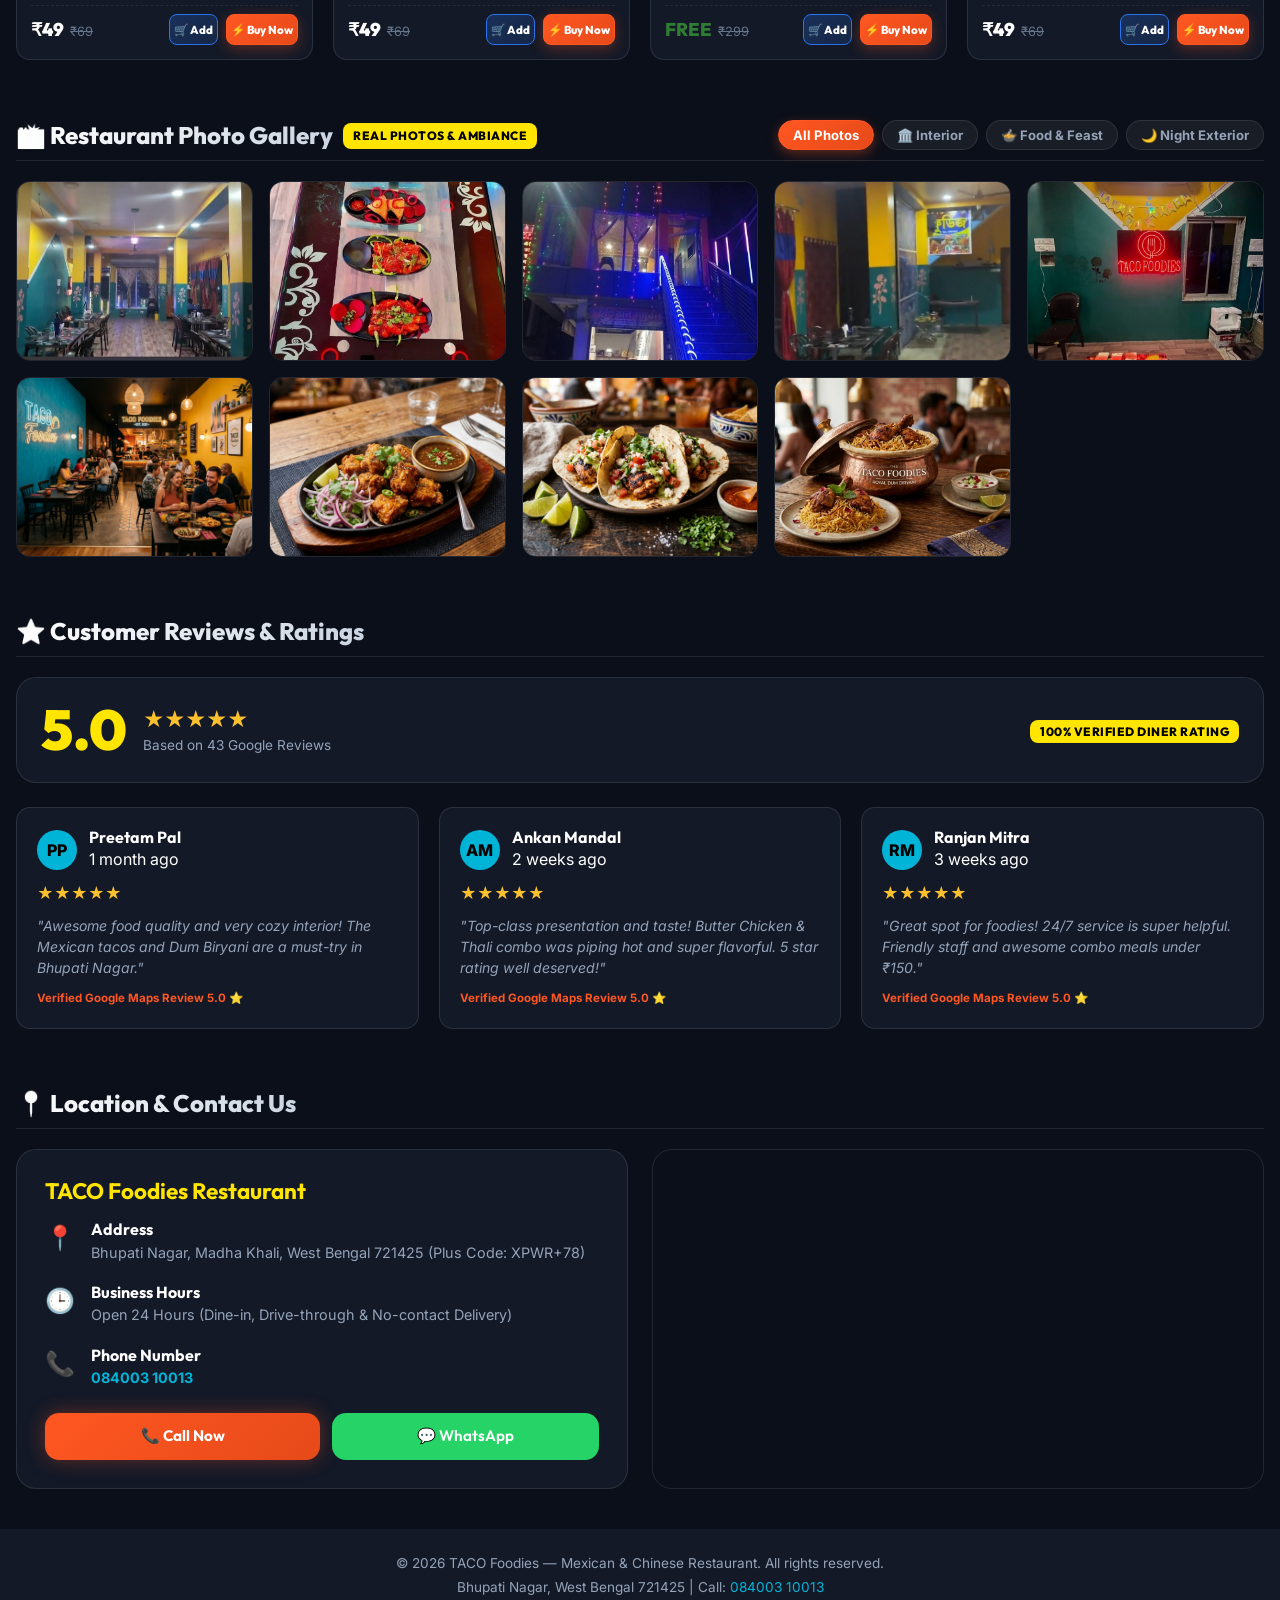
==== commit 610046e9: "Add production-ready PWA installation, Service Worker caching, and install UI" ====
--- a/index.html
+++ b/index.html
@@ -15,6 +15,10 @@
   <link rel="apple-touch-icon" sizes="180x180" href="images/apple-touch-icon.png">
   <link rel="manifest" href="site.webmanifest">
   <meta name="theme-color" content="#121212">
+  <meta name="mobile-web-app-capable" content="yes">
+  <meta name="apple-mobile-web-app-capable" content="yes">
+  <meta name="apple-mobile-web-app-status-bar-style" content="black-translucent">
+  <meta name="apple-mobile-web-app-title" content="TACO Foodies">
 
   <!-- Open Graph / Social Sharing Metadata -->
   <meta property="og:type" content="website">
@@ -105,6 +109,11 @@
 
         <!-- Top Header Action Controls (Display ONLY Call Now & WhatsApp) -->
         <div class="header-actions">
+          <!-- PWA Install Button -->
+          <button id="headerPwaInstallBtn" class="header-pwa-btn" style="display: none;" onclick="pwaInstallManager.triggerInstallPrompt()" title="Install TACO Foodies App">
+            📱 Install App
+          </button>
+
           <div class="header-contact-actions">
             <a href="tel:08400310013" class="header-call-btn" title="Call TACO Foodies">📞 Call Now</a>
             <a href="https://wa.me/918400310013" target="_blank" class="header-wa-btn" title="Chat on WhatsApp">💬 WhatsApp</a>
@@ -464,6 +473,11 @@
       <span class="icon">💬</span>
       <span>Chat</span>
     </a>
+
+    <button id="mobilePwaInstallBtn" class="floating-action-item" style="display: none;" onclick="pwaInstallManager.triggerInstallPrompt()">
+      <span class="icon">📱</span>
+      <span>Install</span>
+    </button>
   </div>
 
 
@@ -650,6 +664,48 @@
     </div>
   </div>
 
+  <!-- PWA Floating Toast Banner -->
+  <div id="pwaInstallBanner" class="pwa-install-banner">
+    <div class="pwa-banner-info">
+      <span class="pwa-banner-icon">🌮</span>
+      <div class="pwa-banner-text">
+        <h4>Install TACO Foodies App</h4>
+        <p>Fast menu access & instant order tracking from your home screen.</p>
+      </div>
+    </div>
+    <div class="pwa-banner-actions">
+      <button class="pwa-install-btn-primary" onclick="pwaInstallManager.triggerInstallPrompt()">Install</button>
+      <button class="pwa-dismiss-btn" onclick="pwaInstallManager.dismissInstallBanner()" title="Dismiss">✕</button>
+    </div>
+  </div>
+
+  <!-- iOS Safari PWA Instruction Modal -->
+  <div id="iosPwaModal" class="modal-backdrop">
+    <div class="modal-box" style="max-width: 440px; text-align: center;">
+      <button class="close-modal-btn" onclick="pwaInstallManager.closeIOSInstallModal()">✕</button>
+      <span style="font-size: 3rem;">📱</span>
+      <h3 style="font-size: 1.3rem; color: var(--fk-yellow); margin-top: 8px;">Install TACO Foodies on iPhone/iPad</h3>
+      <p style="font-size: 0.85rem; color: var(--text-secondary); margin-top: 4px;">
+        Follow these quick steps to add TACO Foodies directly to your iOS home screen:
+      </p>
+      <ul class="ios-pwa-step-list">
+        <li>
+          <span class="step-icon">1️⃣</span>
+          <span>Tap the <strong>Share button</strong> (⎋) at the bottom of Safari.</span>
+        </li>
+        <li>
+          <span class="step-icon">2️⃣</span>
+          <span>Scroll down and tap <strong>Add to Home Screen</strong> (➕).</span>
+        </li>
+        <li>
+          <span class="step-icon">3️⃣</span>
+          <span>Tap <strong>Add</strong> in the top-right corner.</span>
+        </li>
+      </ul>
+      <button class="primary-btn full-width" onclick="pwaInstallManager.closeIOSInstallModal()" style="padding: 12px; justify-content: center;">Got It!</button>
+    </div>
+  </div>
+
   <!-- JavaScript Modules -->
   <script src="js/menuData.js"></script>
   <script src="js/tableQR.js"></script>
@@ -661,5 +717,6 @@
   <script src="js/ownerDashboard.js"></script>
   <script src="js/UIController.js"></script>
   <script src="js/app.js"></script>
+  <script src="js/pwaInstall.js"></script>
 </body>
 </html>
--- a/css/components.css
+++ b/css/components.css
@@ -3076,3 +3076,149 @@
     flex: none;
   }
 }
+
+/* --- PWA INSTALLATION UI COMPONENTS --- */
+
+/* Header Install Button */
+.header-pwa-btn {
+  display: inline-flex;
+  align-items: center;
+  gap: 6px;
+  background: linear-gradient(135deg, rgba(255, 183, 3, 0.2), rgba(255, 183, 3, 0.08));
+  border: 1px solid var(--fk-yellow);
+  color: var(--fk-yellow);
+  font-weight: 800;
+  font-size: 0.82rem;
+  padding: 6px 12px;
+  border-radius: var(--radius-full);
+  cursor: pointer;
+  transition: all 0.25s ease;
+  white-space: nowrap;
+}
+
+.header-pwa-btn:hover {
+  background: var(--fk-yellow);
+  color: #000000;
+  transform: translateY(-1px);
+  box-shadow: 0 4px 12px rgba(255, 183, 3, 0.3);
+}
+
+/* Floating Bottom Install Banner / Toast */
+.pwa-install-banner {
+  position: fixed;
+  bottom: 80px;
+  left: 50%;
+  transform: translateX(-50%) translateY(120%);
+  width: calc(100% - 32px);
+  max-width: 480px;
+  background: rgba(18, 22, 34, 0.98);
+  backdrop-filter: blur(16px);
+  border: 1px solid rgba(255, 183, 3, 0.35);
+  border-radius: var(--radius-lg);
+  padding: 14px 18px;
+  box-shadow: 0 12px 36px rgba(0, 0, 0, 0.7);
+  z-index: 1050;
+  display: flex;
+  align-items: center;
+  justify-content: space-between;
+  gap: 12px;
+  transition: transform 0.4s cubic-bezier(0.175, 0.885, 0.32, 1.275);
+}
+
+.pwa-install-banner.visible {
+  transform: translateX(-50%) translateY(0);
+}
+
+.pwa-banner-info {
+  display: flex;
+  align-items: center;
+  gap: 12px;
+}
+
+.pwa-banner-icon {
+  font-size: 2.2rem;
+  flex-shrink: 0;
+}
+
+.pwa-banner-text h4 {
+  font-size: 0.95rem;
+  font-weight: 800;
+  color: var(--fk-yellow);
+  margin-bottom: 2px;
+}
+
+.pwa-banner-text p {
+  font-size: 0.78rem;
+  color: var(--text-secondary);
+  line-height: 1.3;
+}
+
+.pwa-banner-actions {
+  display: flex;
+  align-items: center;
+  gap: 8px;
+  flex-shrink: 0;
+}
+
+.pwa-install-btn-primary {
+  background: var(--fk-yellow);
+  color: #000000;
+  font-weight: 800;
+  font-size: 0.82rem;
+  border: none;
+  padding: 8px 14px;
+  border-radius: var(--radius-md);
+  cursor: pointer;
+  transition: opacity 0.2s;
+  white-space: nowrap;
+}
+
+.pwa-install-btn-primary:hover {
+  opacity: 0.9;
+}
+
+.pwa-dismiss-btn {
+  background: transparent;
+  border: none;
+  color: var(--text-secondary);
+  font-size: 1.1rem;
+  padding: 4px 8px;
+  cursor: pointer;
+}
+
+/* iOS Installation Guide Modal */
+.ios-pwa-step-list {
+  list-style: none;
+  padding: 0;
+  margin: 16px 0;
+  text-align: left;
+}
+
+.ios-pwa-step-list li {
+  display: flex;
+  align-items: center;
+  gap: 12px;
+  padding: 10px 14px;
+  background: rgba(255, 255, 255, 0.04);
+  border-radius: var(--radius-md);
+  margin-bottom: 10px;
+  font-size: 0.9rem;
+  color: var(--text-primary);
+}
+
+.ios-pwa-step-list .step-icon {
+  font-size: 1.4rem;
+  flex-shrink: 0;
+}
+
+@media (max-width: 600px) {
+  .pwa-install-banner {
+    bottom: 74px;
+    padding: 12px 14px;
+  }
+
+  .pwa-banner-text p {
+    display: none;
+  }
+}
+
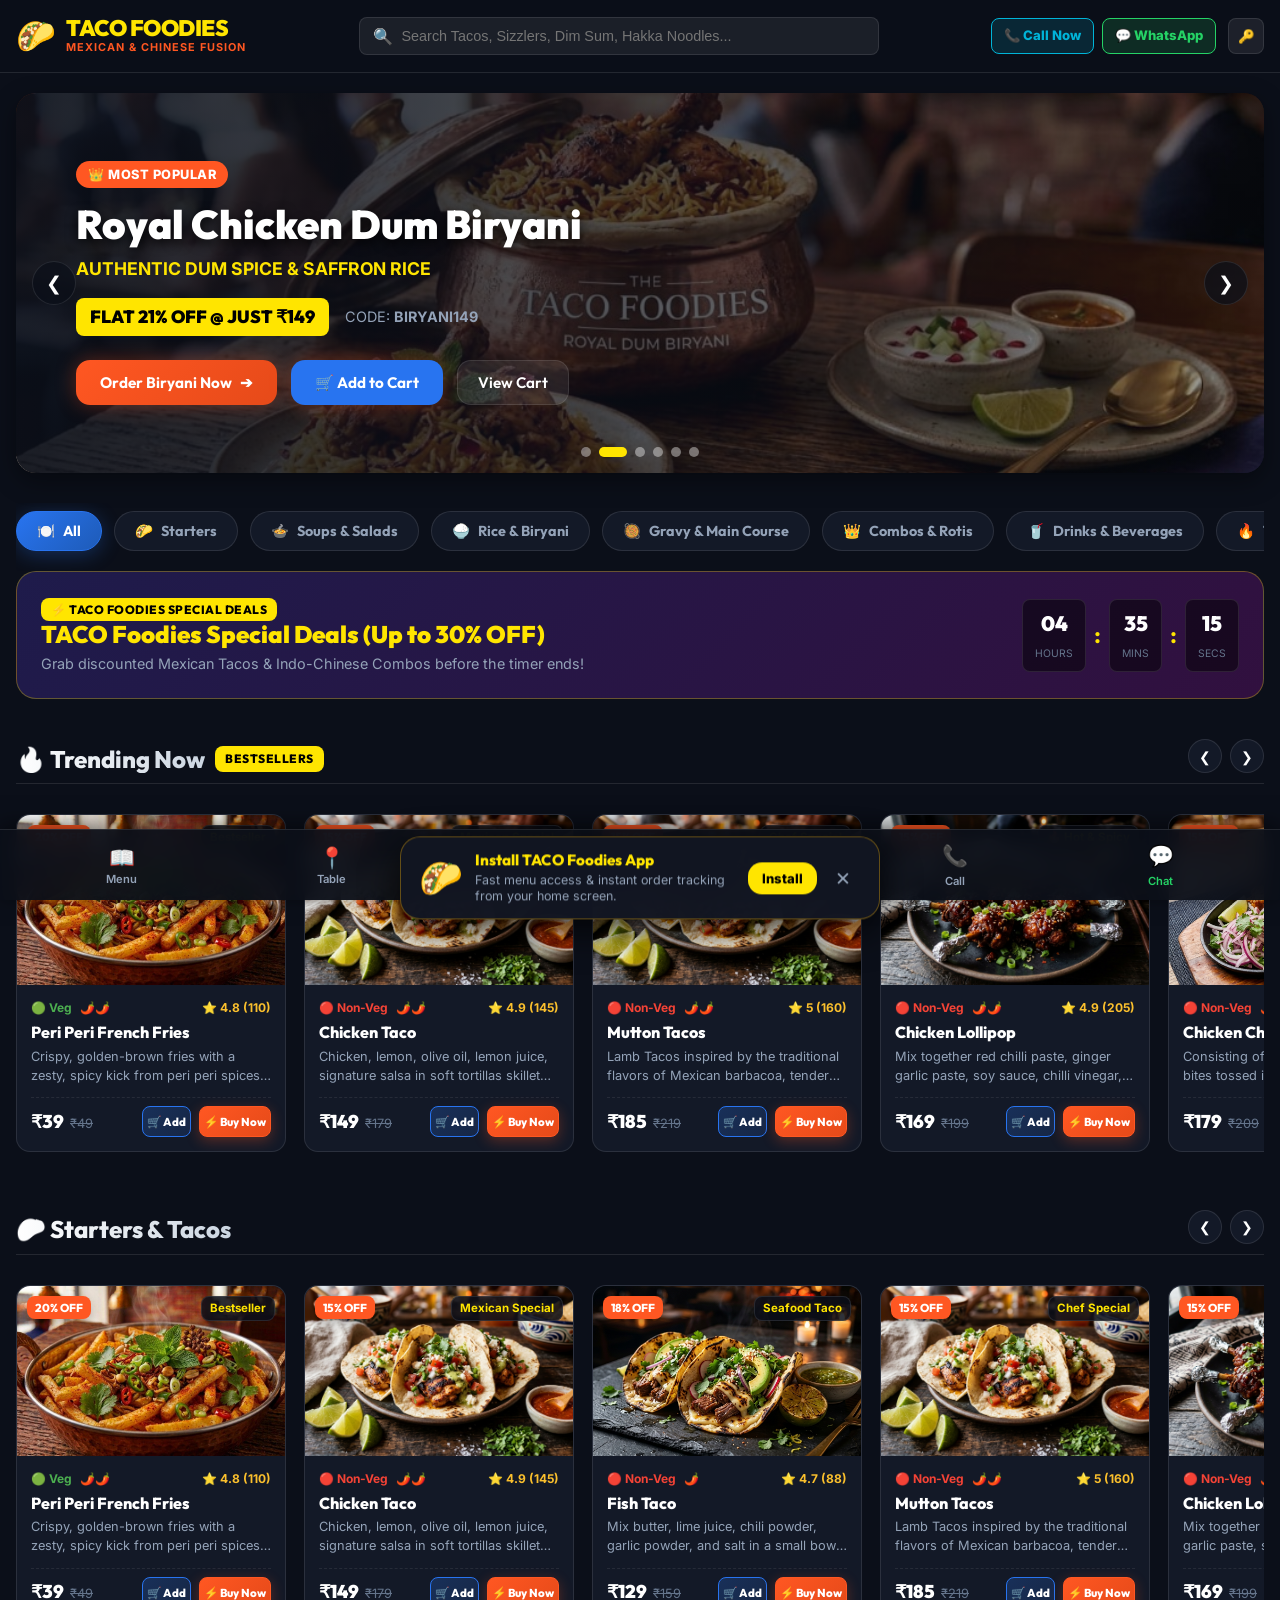
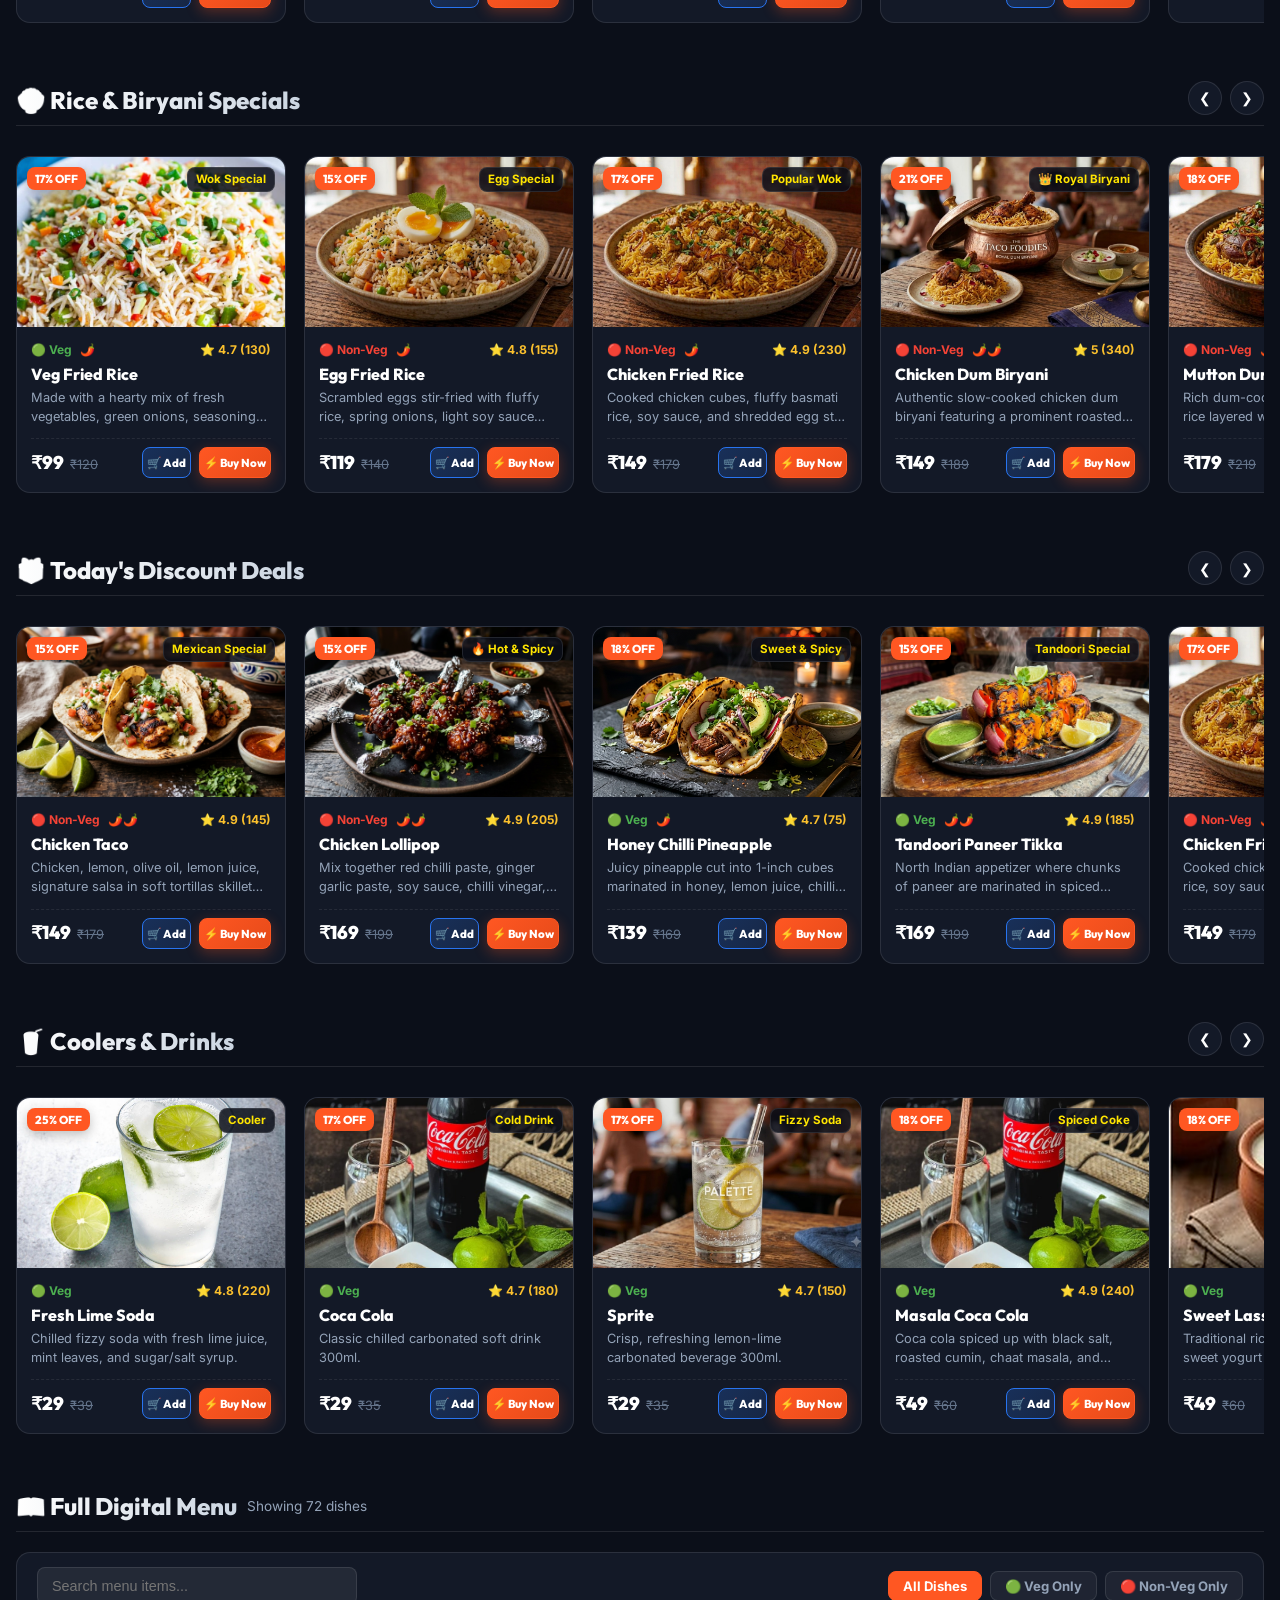
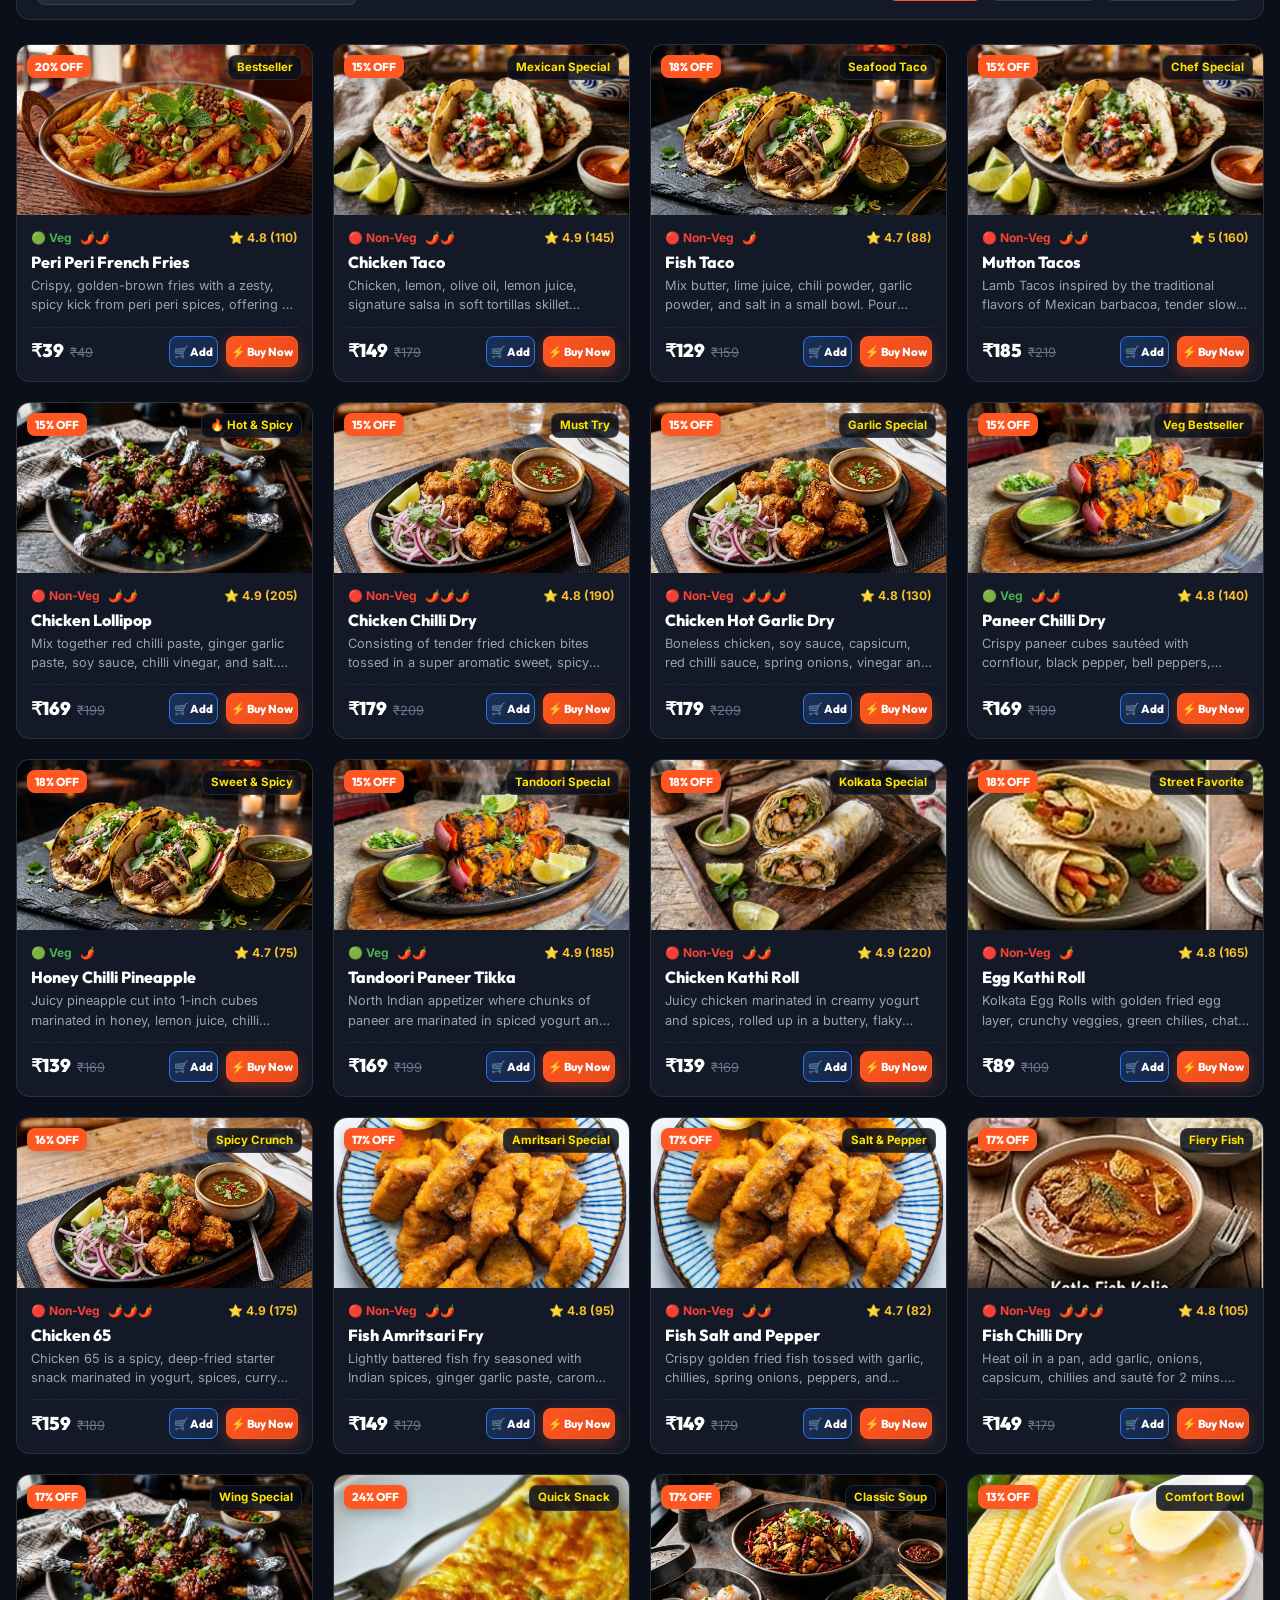
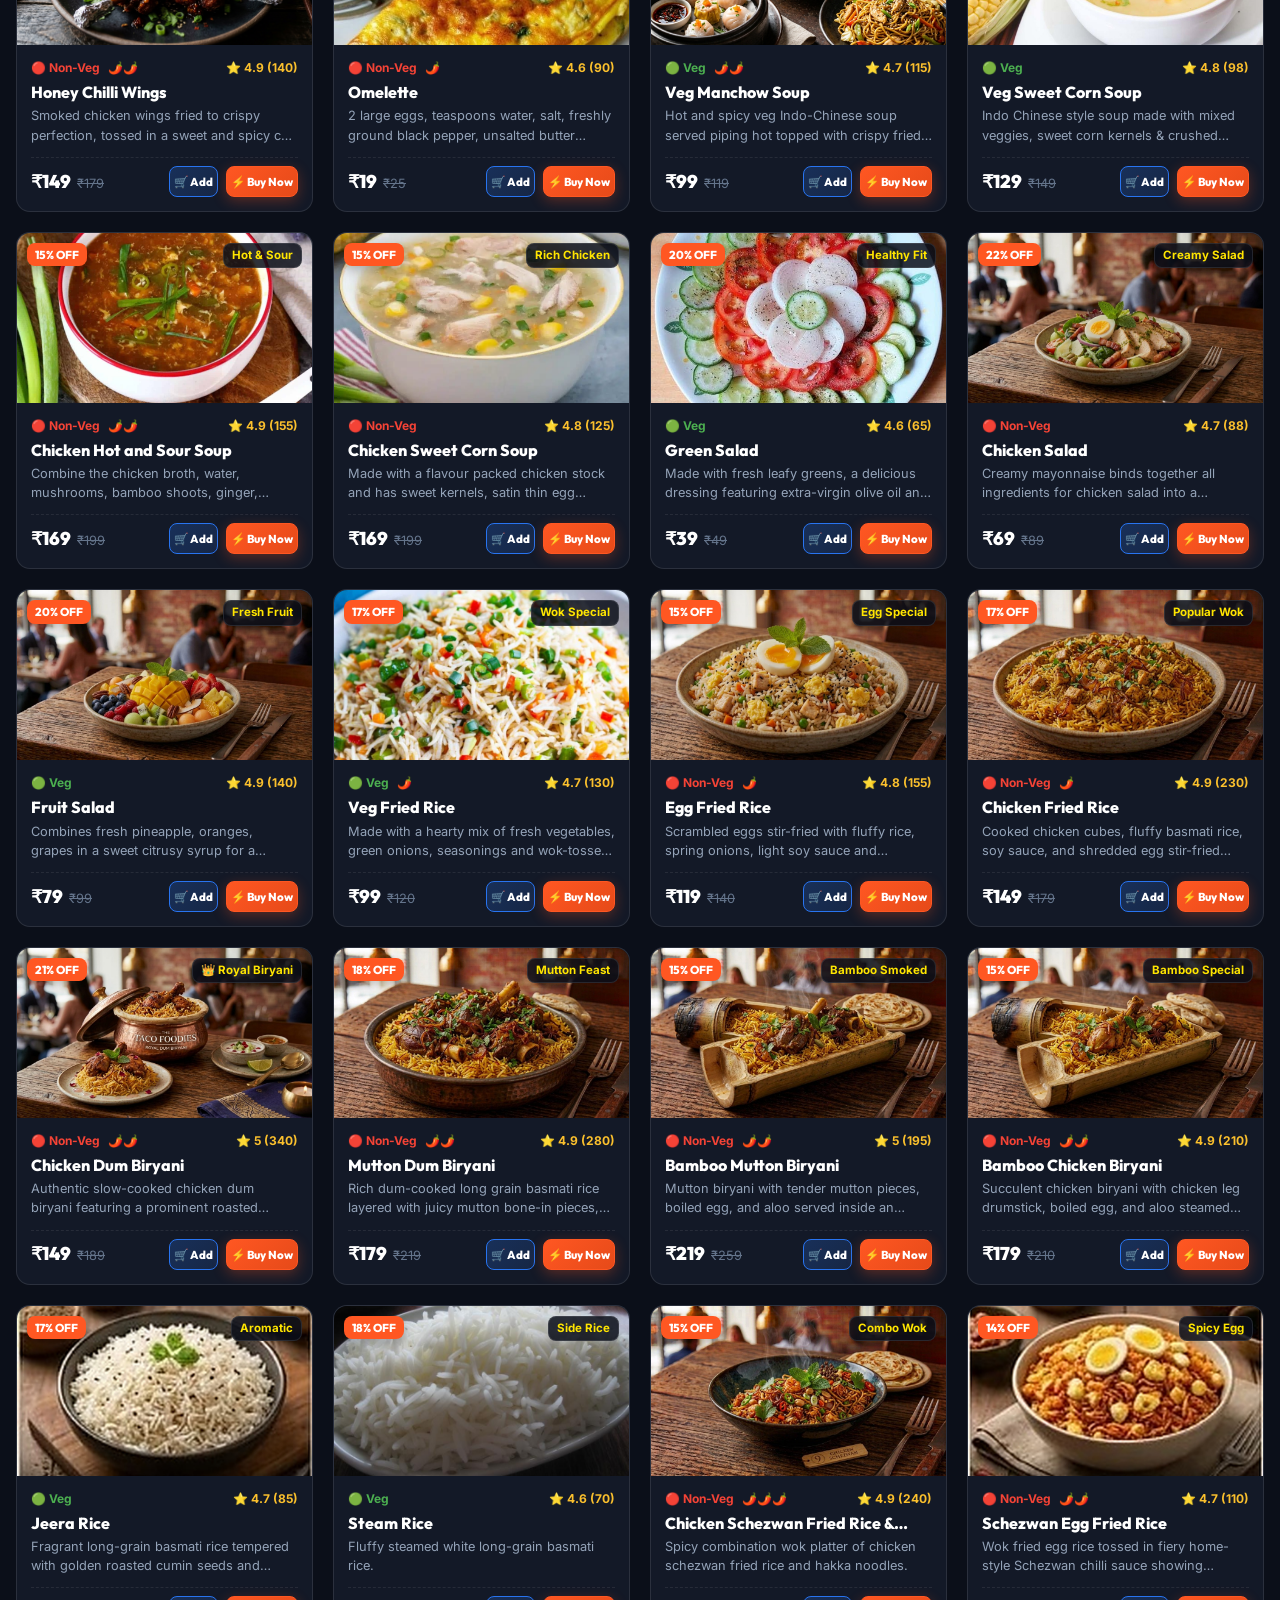
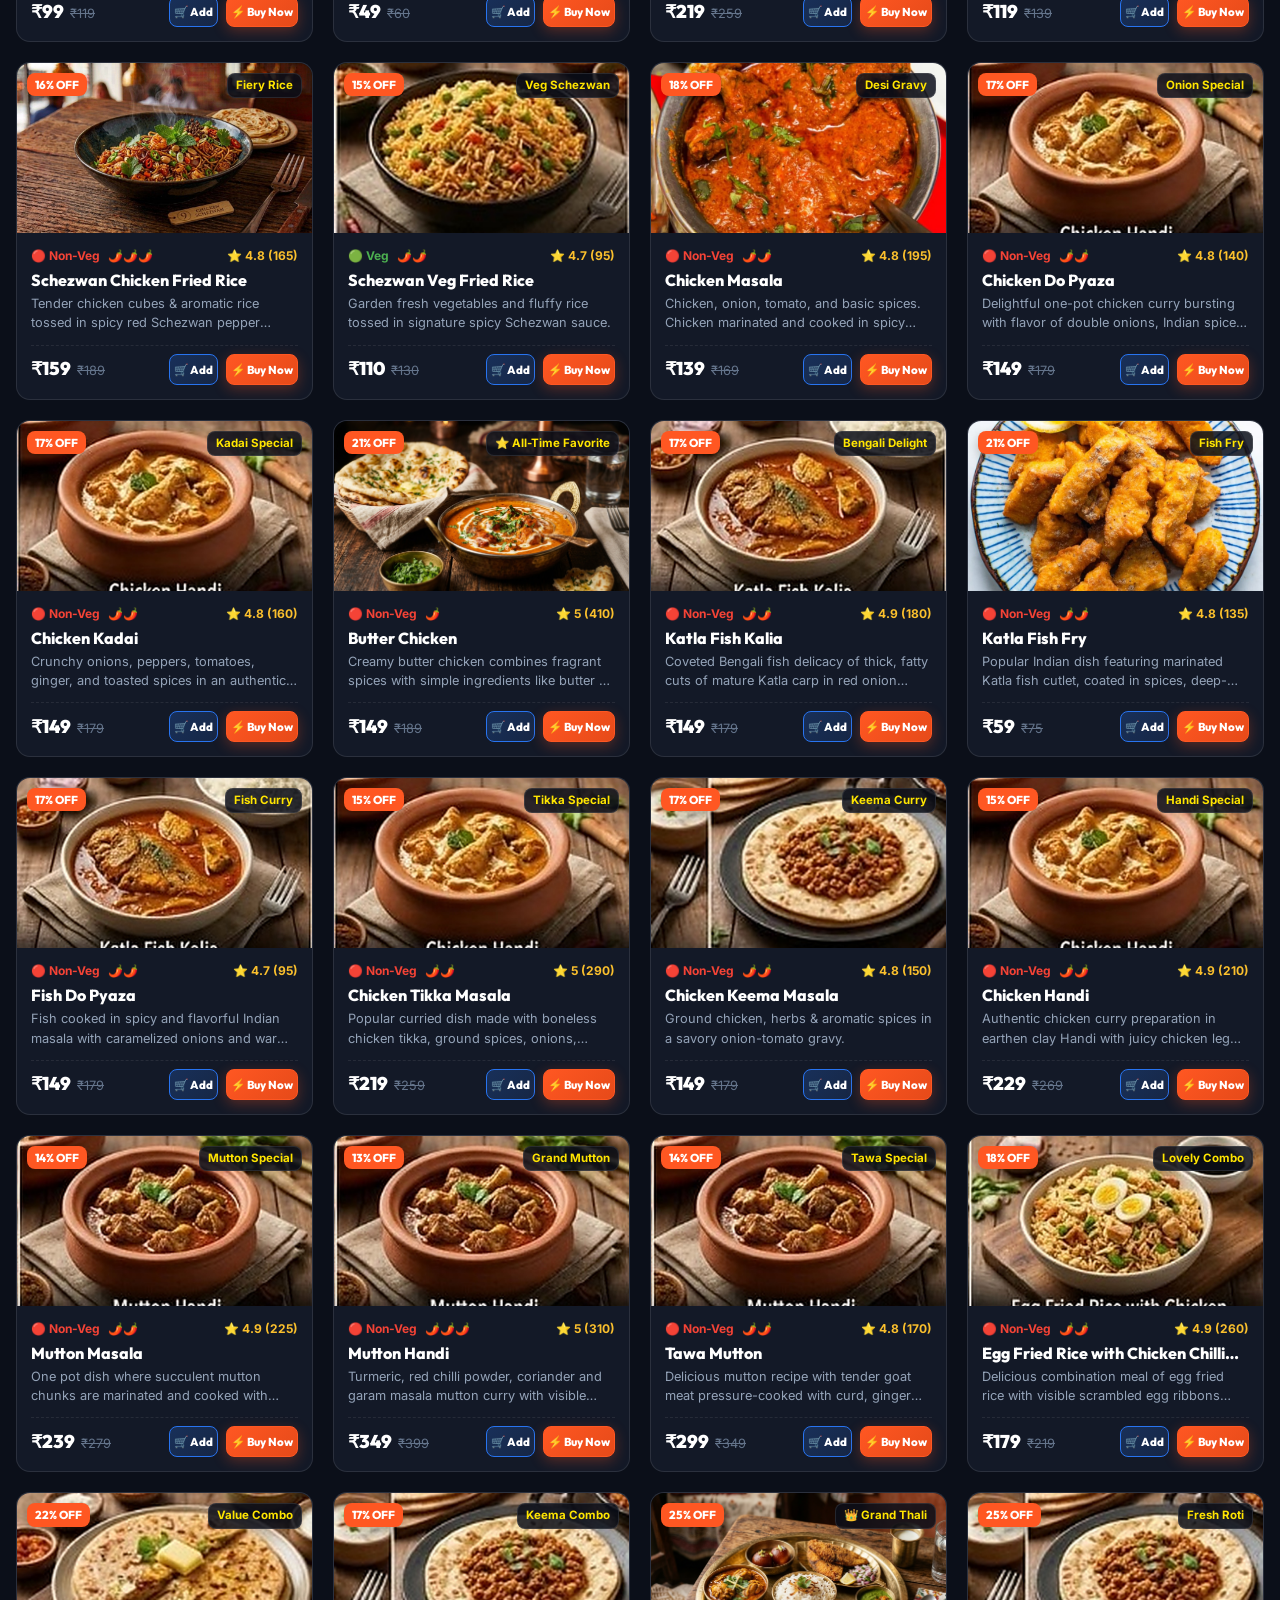
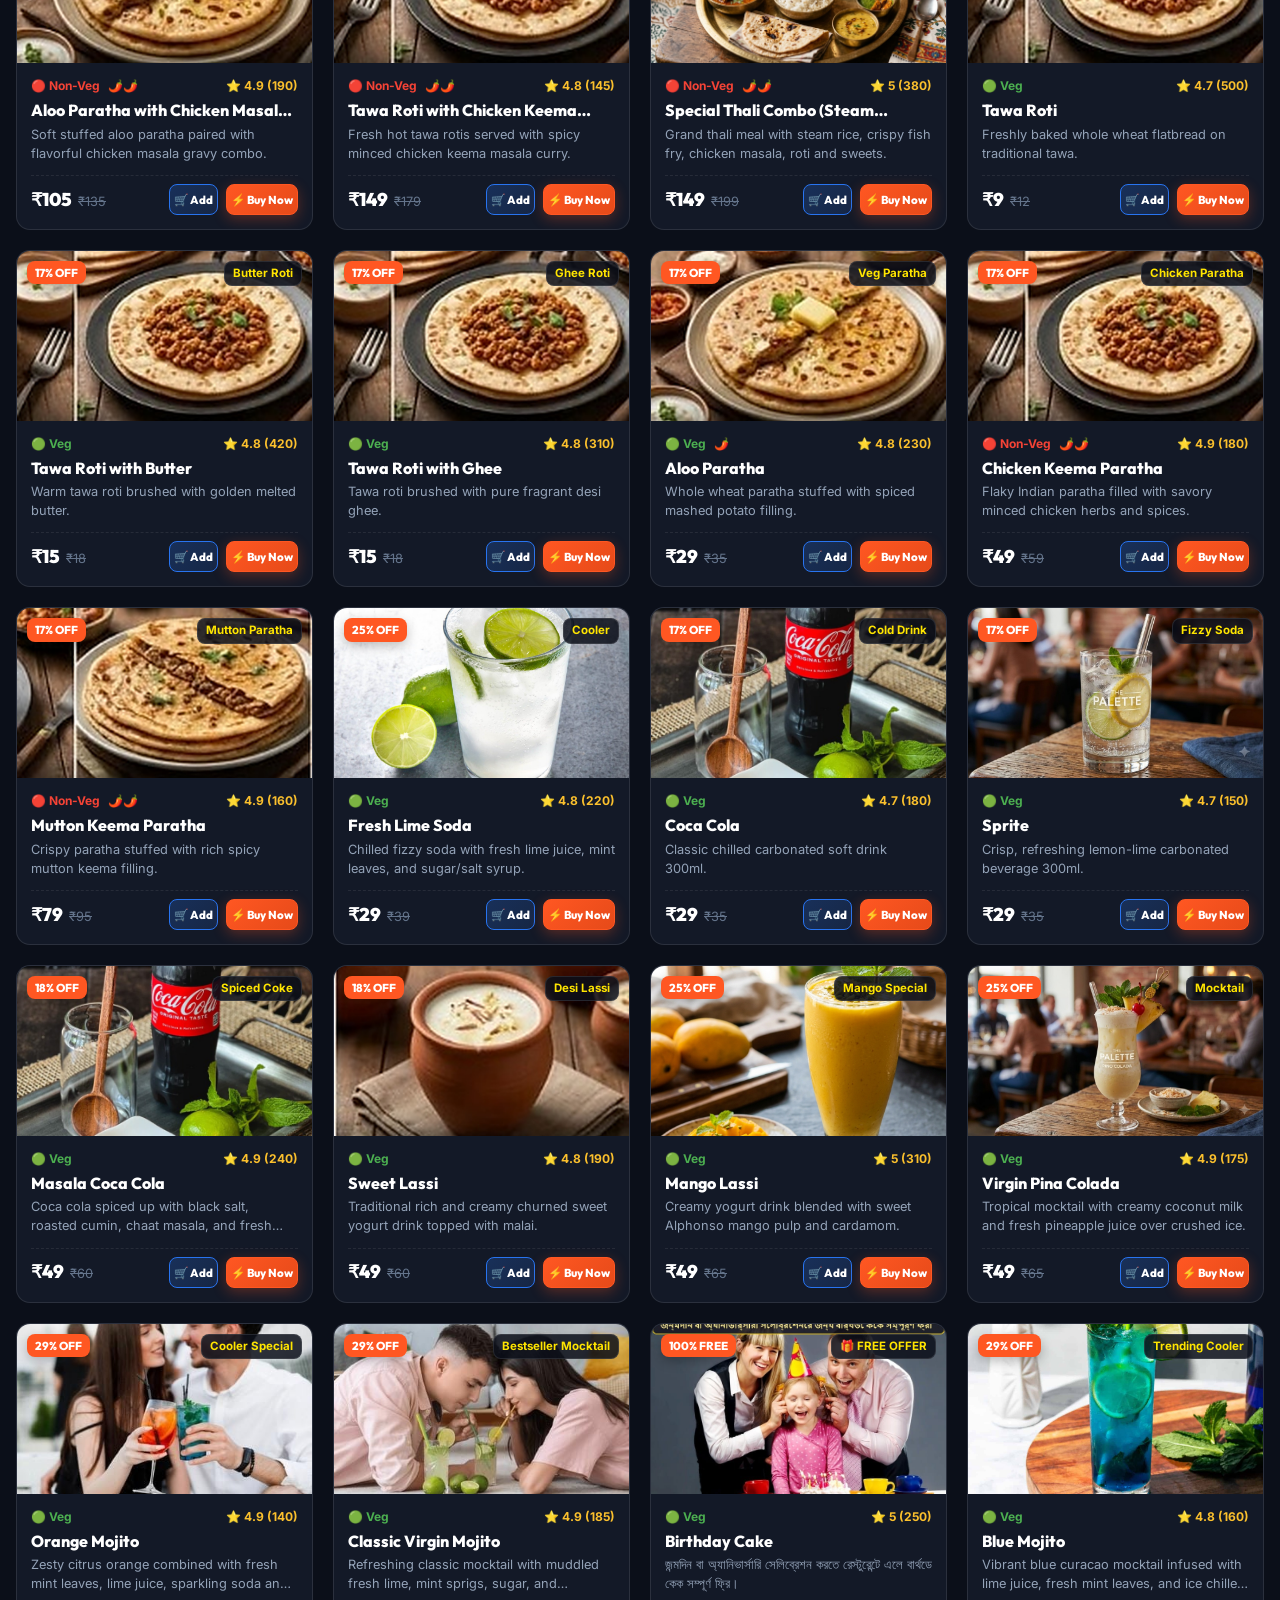
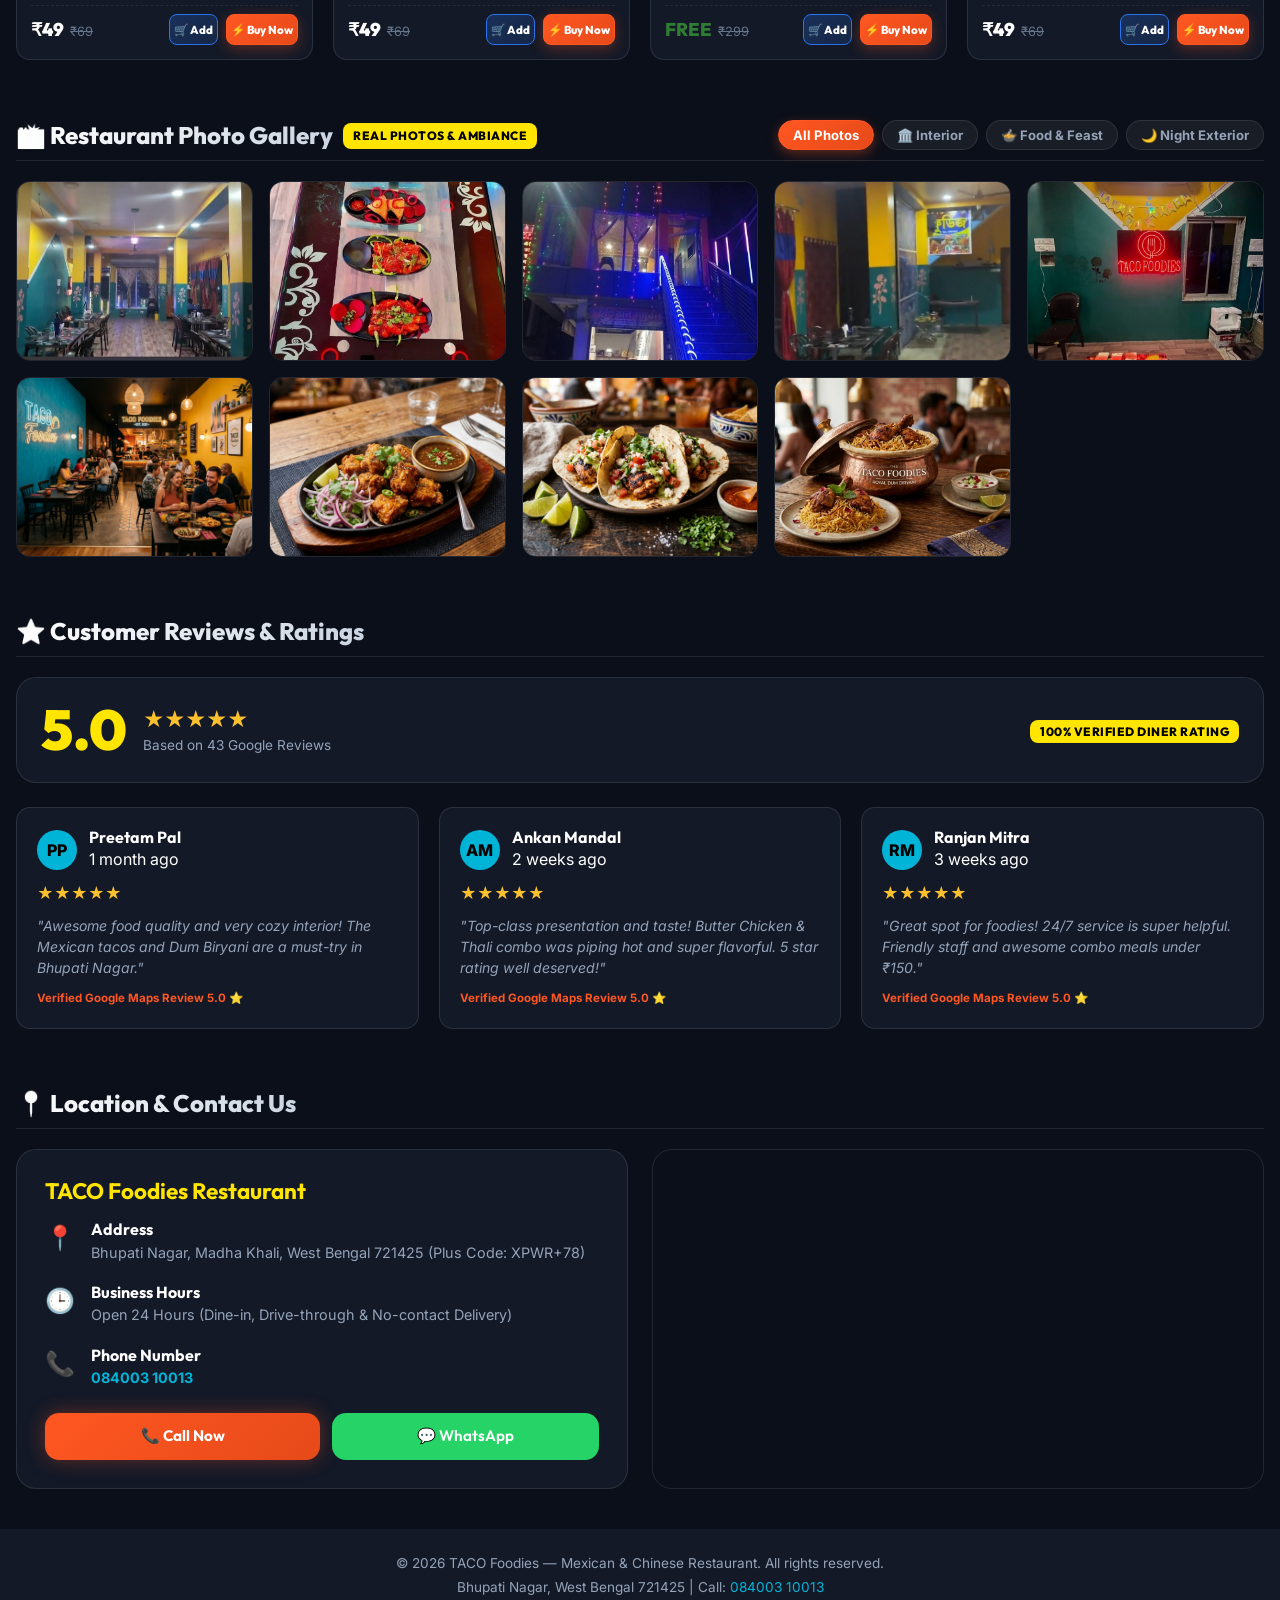
==== commit 11863806: "Fix PWA install banner close button and enable re-installation after uninstallation" ====
--- a/index.html
+++ b/index.html
@@ -675,7 +675,7 @@
     </div>
     <div class="pwa-banner-actions">
       <button class="pwa-install-btn-primary" onclick="pwaInstallManager.triggerInstallPrompt()">Install</button>
-      <button class="pwa-dismiss-btn" onclick="pwaInstallManager.dismissInstallBanner()" title="Dismiss">✕</button>
+      <button id="pwaDismissBtn" class="pwa-dismiss-btn" onclick="pwaInstallManager.dismissInstallBanner(event)" aria-label="Close Install Banner" title="Dismiss">✕</button>
     </div>
   </div>
 
--- a/css/components.css
+++ b/css/components.css
@@ -3181,9 +3181,25 @@
   background: transparent;
   border: none;
   color: var(--text-secondary);
-  font-size: 1.1rem;
-  padding: 4px 8px;
+  font-size: 1.2rem;
+  width: 36px;
+  height: 36px;
+  display: flex;
+  align-items: center;
+  justify-content: center;
+  border-radius: 50%;
   cursor: pointer;
+  z-index: 10;
+  position: relative;
+  pointer-events: auto;
+  transition: all 0.2s ease;
+  flex-shrink: 0;
+}
+
+.pwa-dismiss-btn:hover,
+.pwa-dismiss-btn:active {
+  color: #ffffff;
+  background: rgba(255, 255, 255, 0.12);
 }
 
 /* iOS Installation Guide Modal */
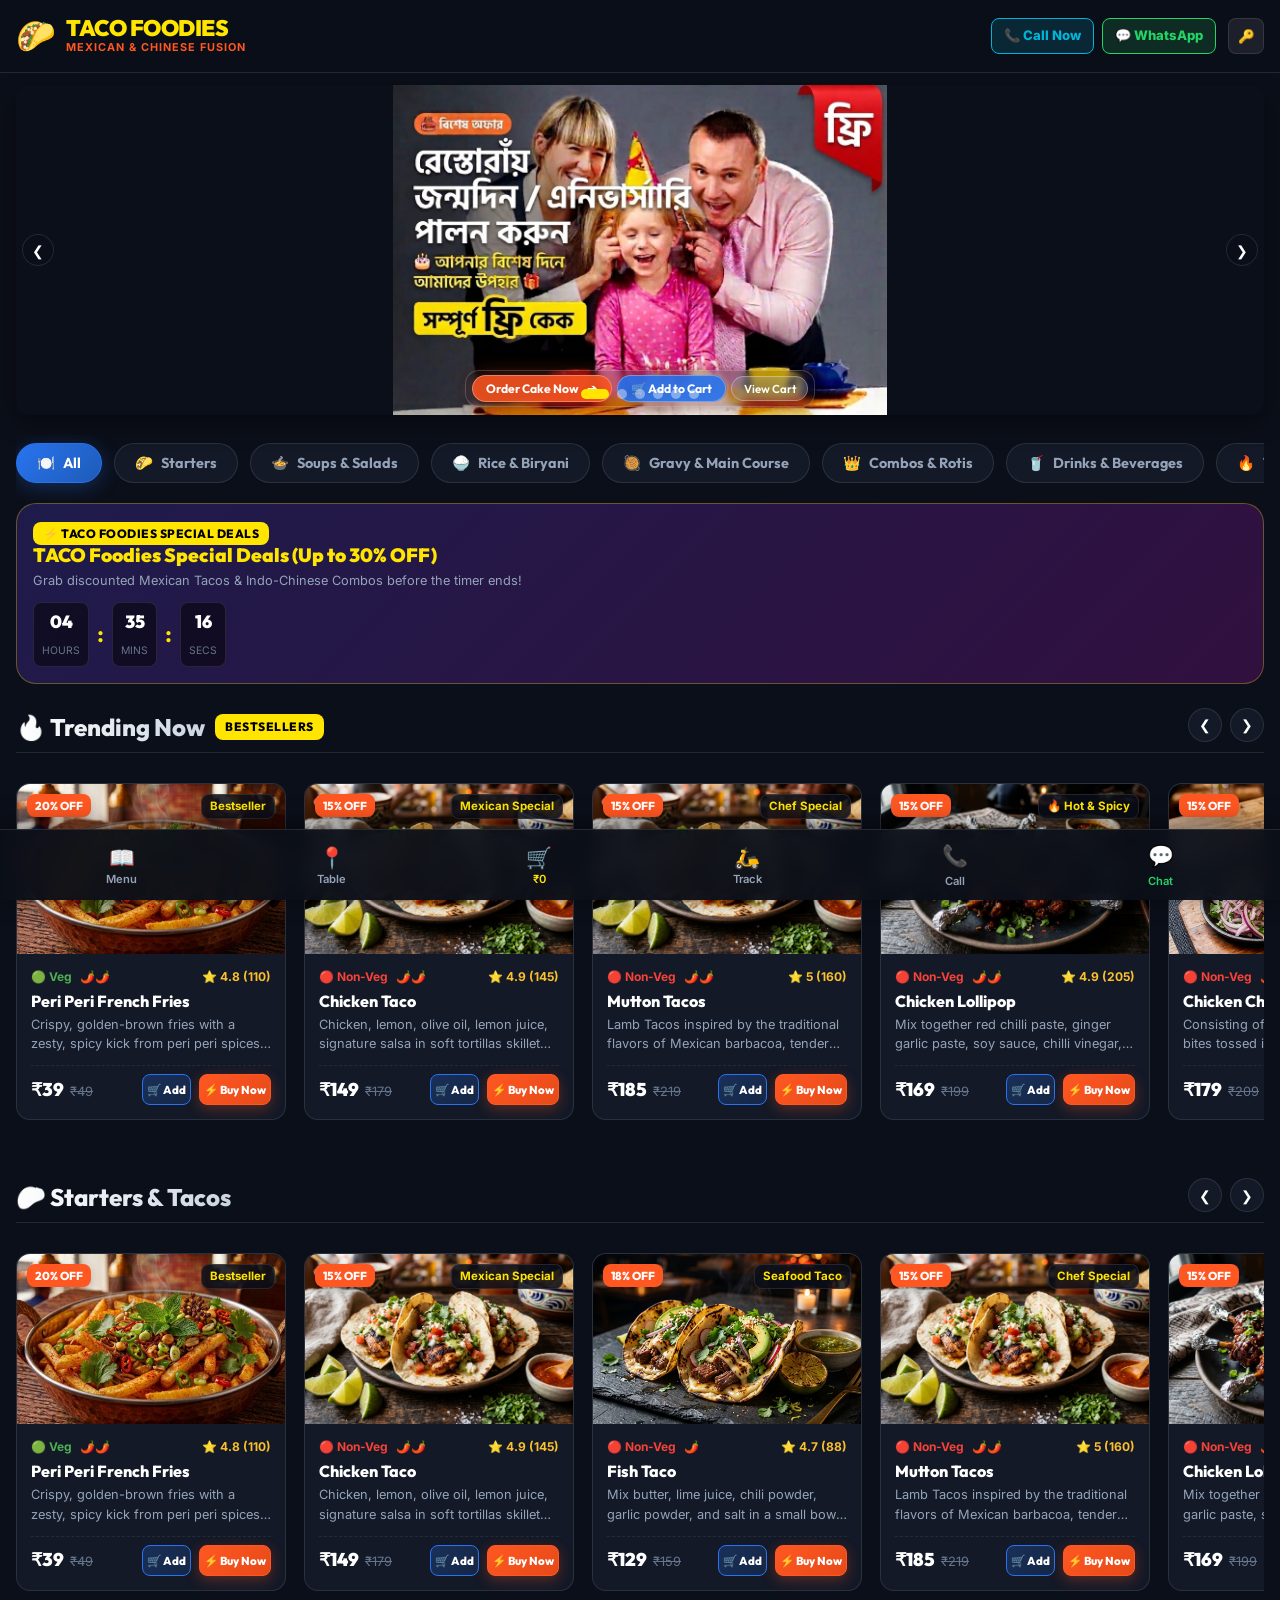
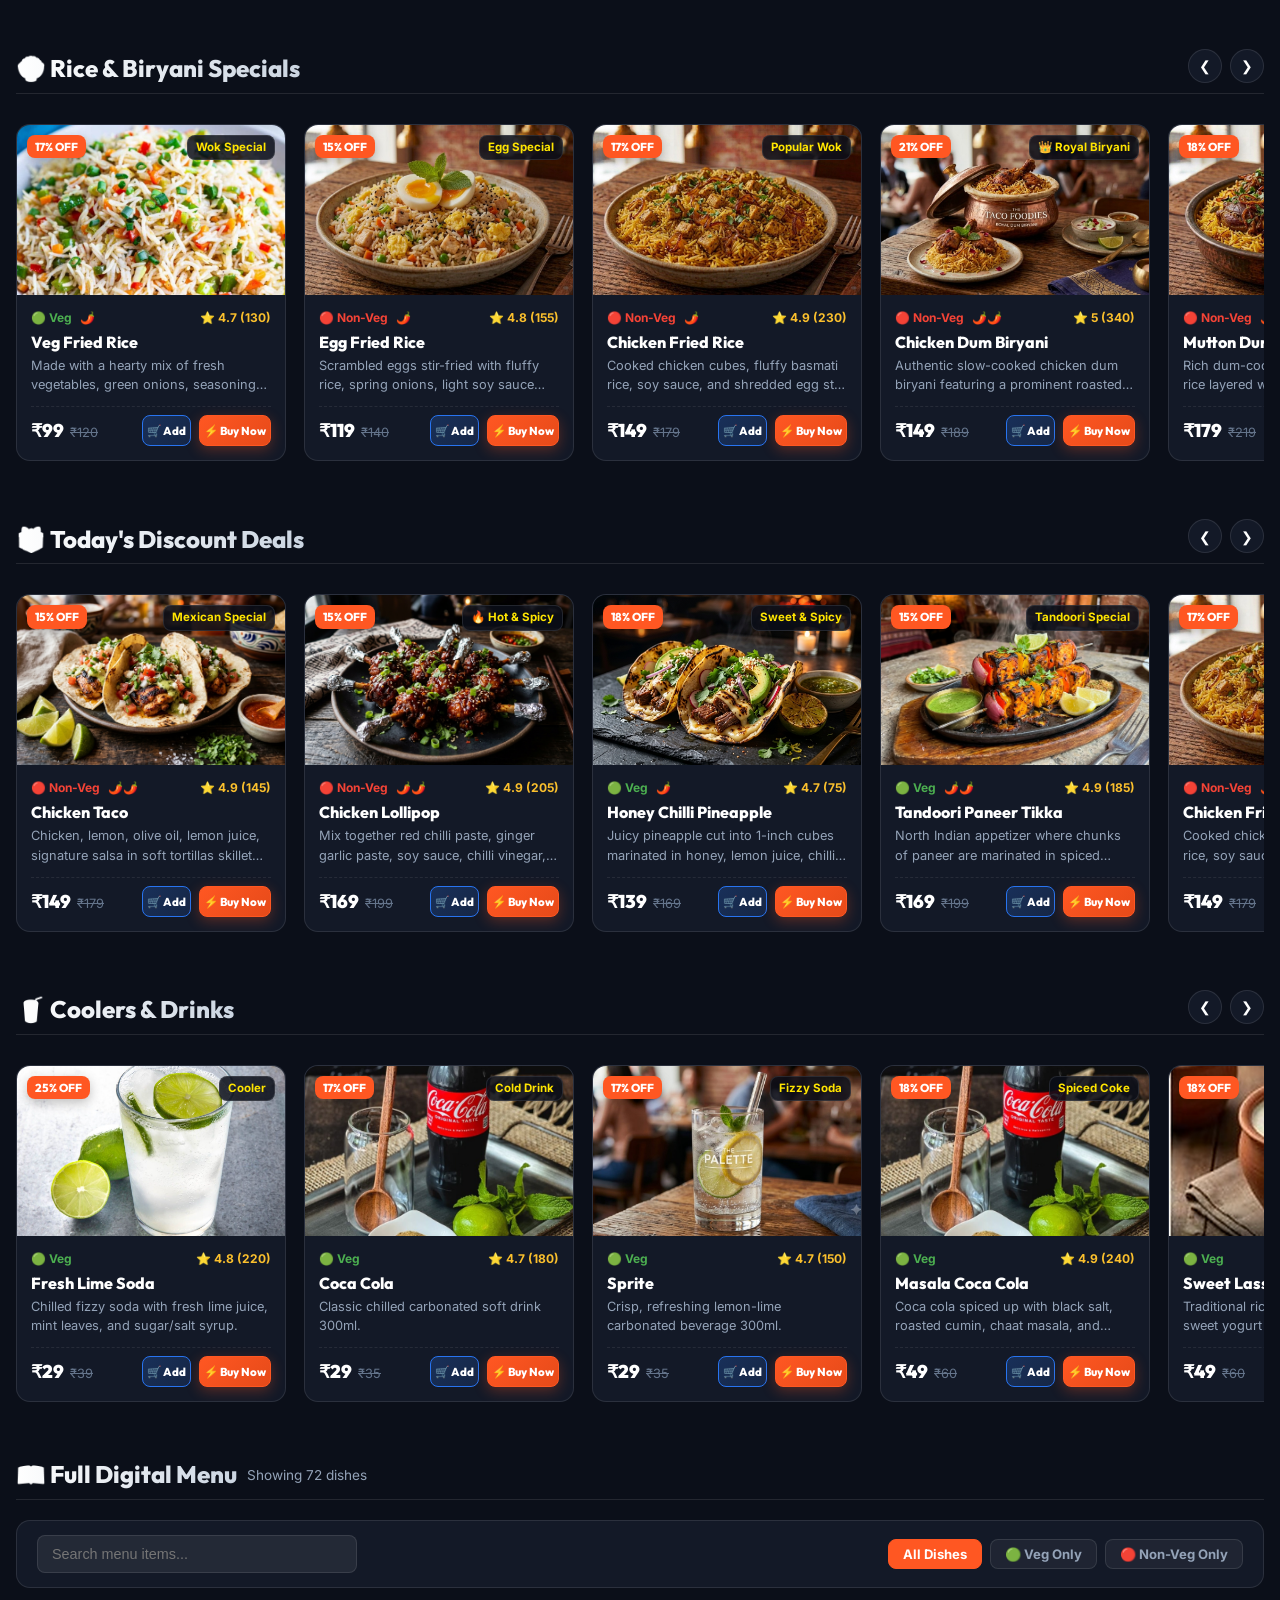
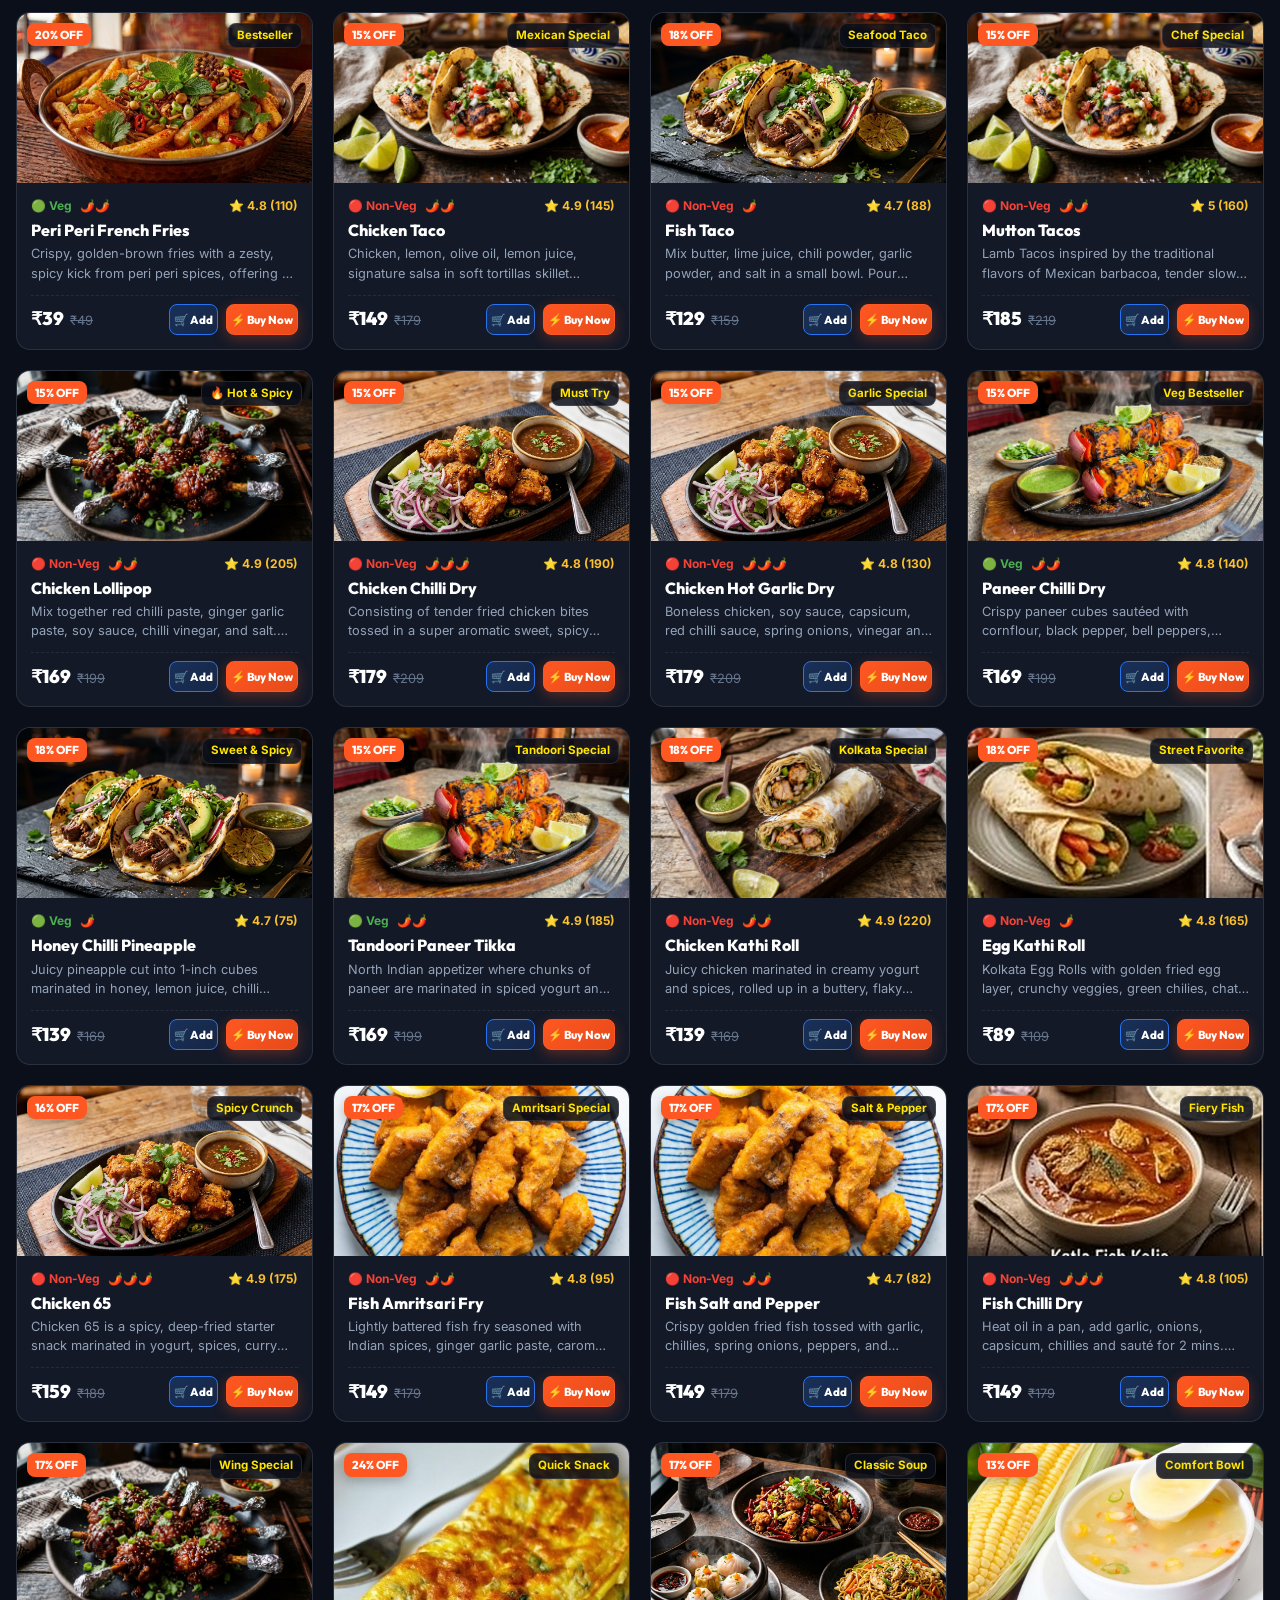
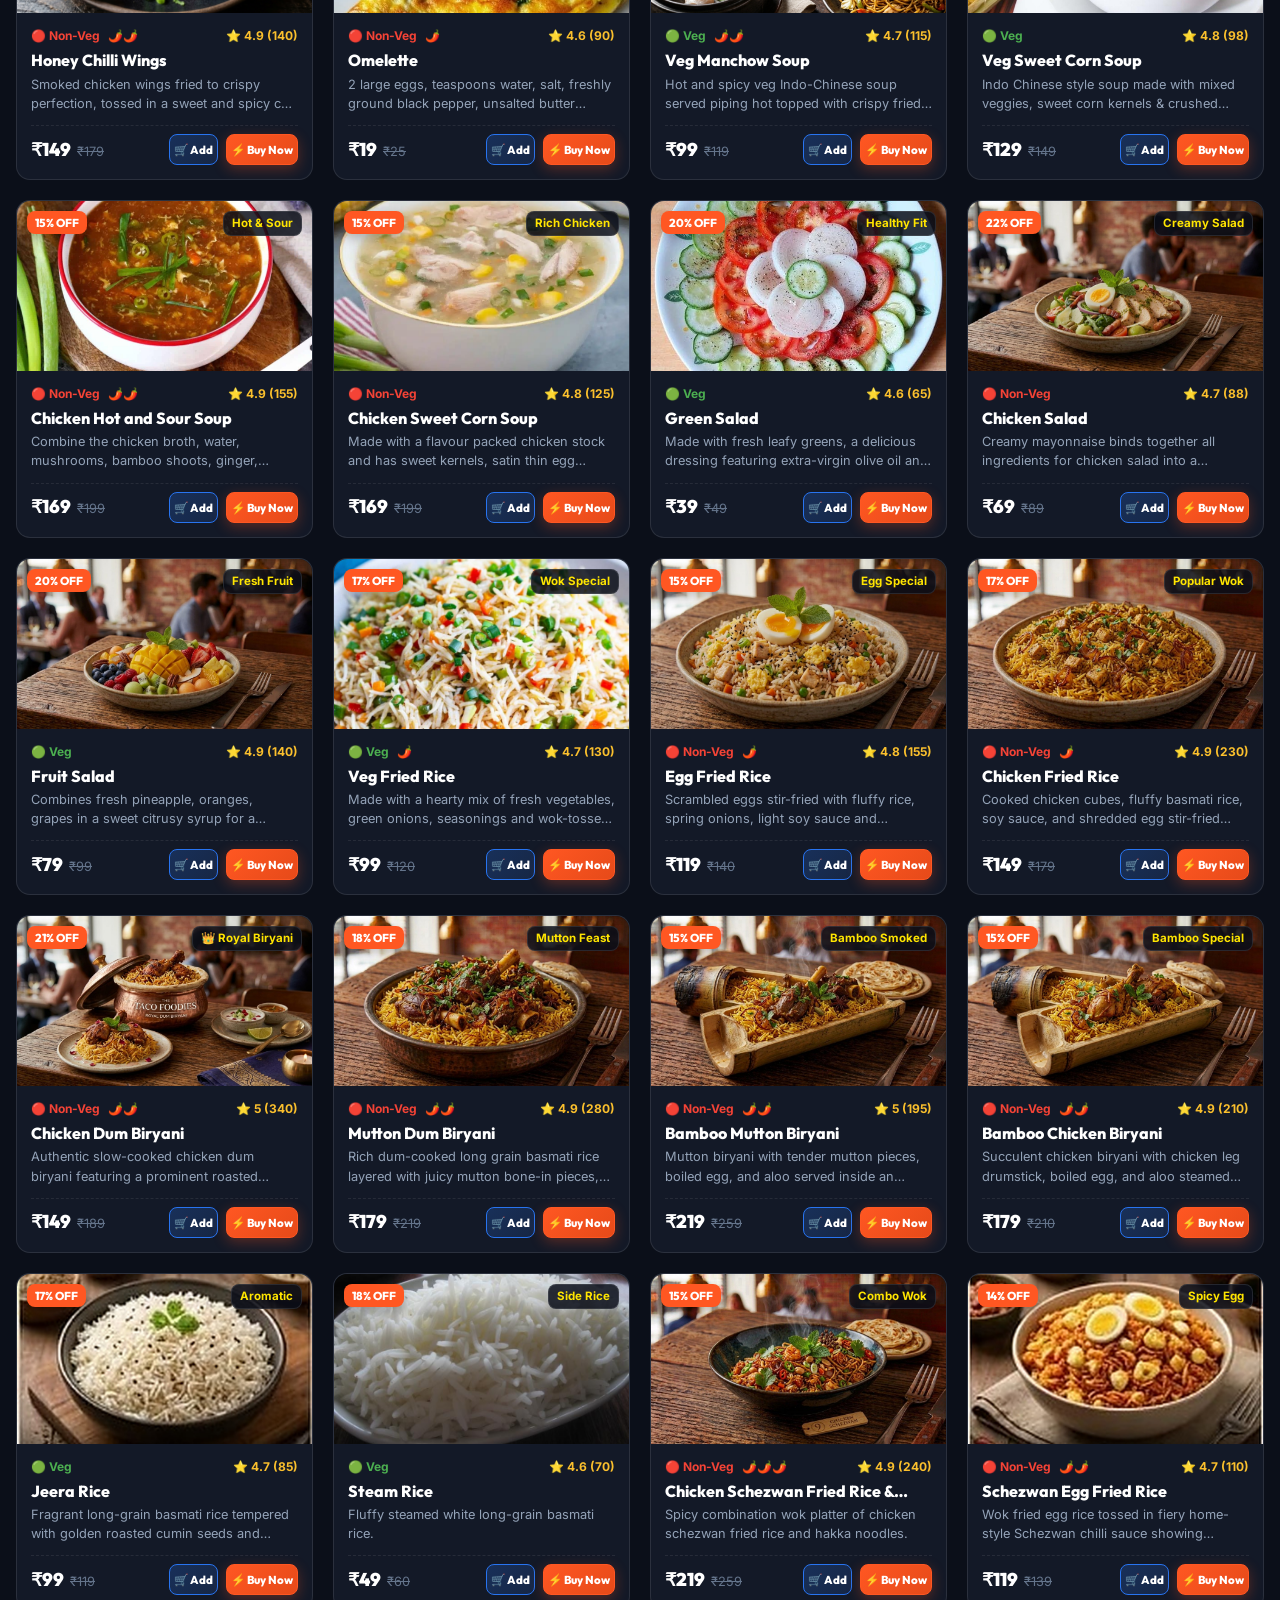
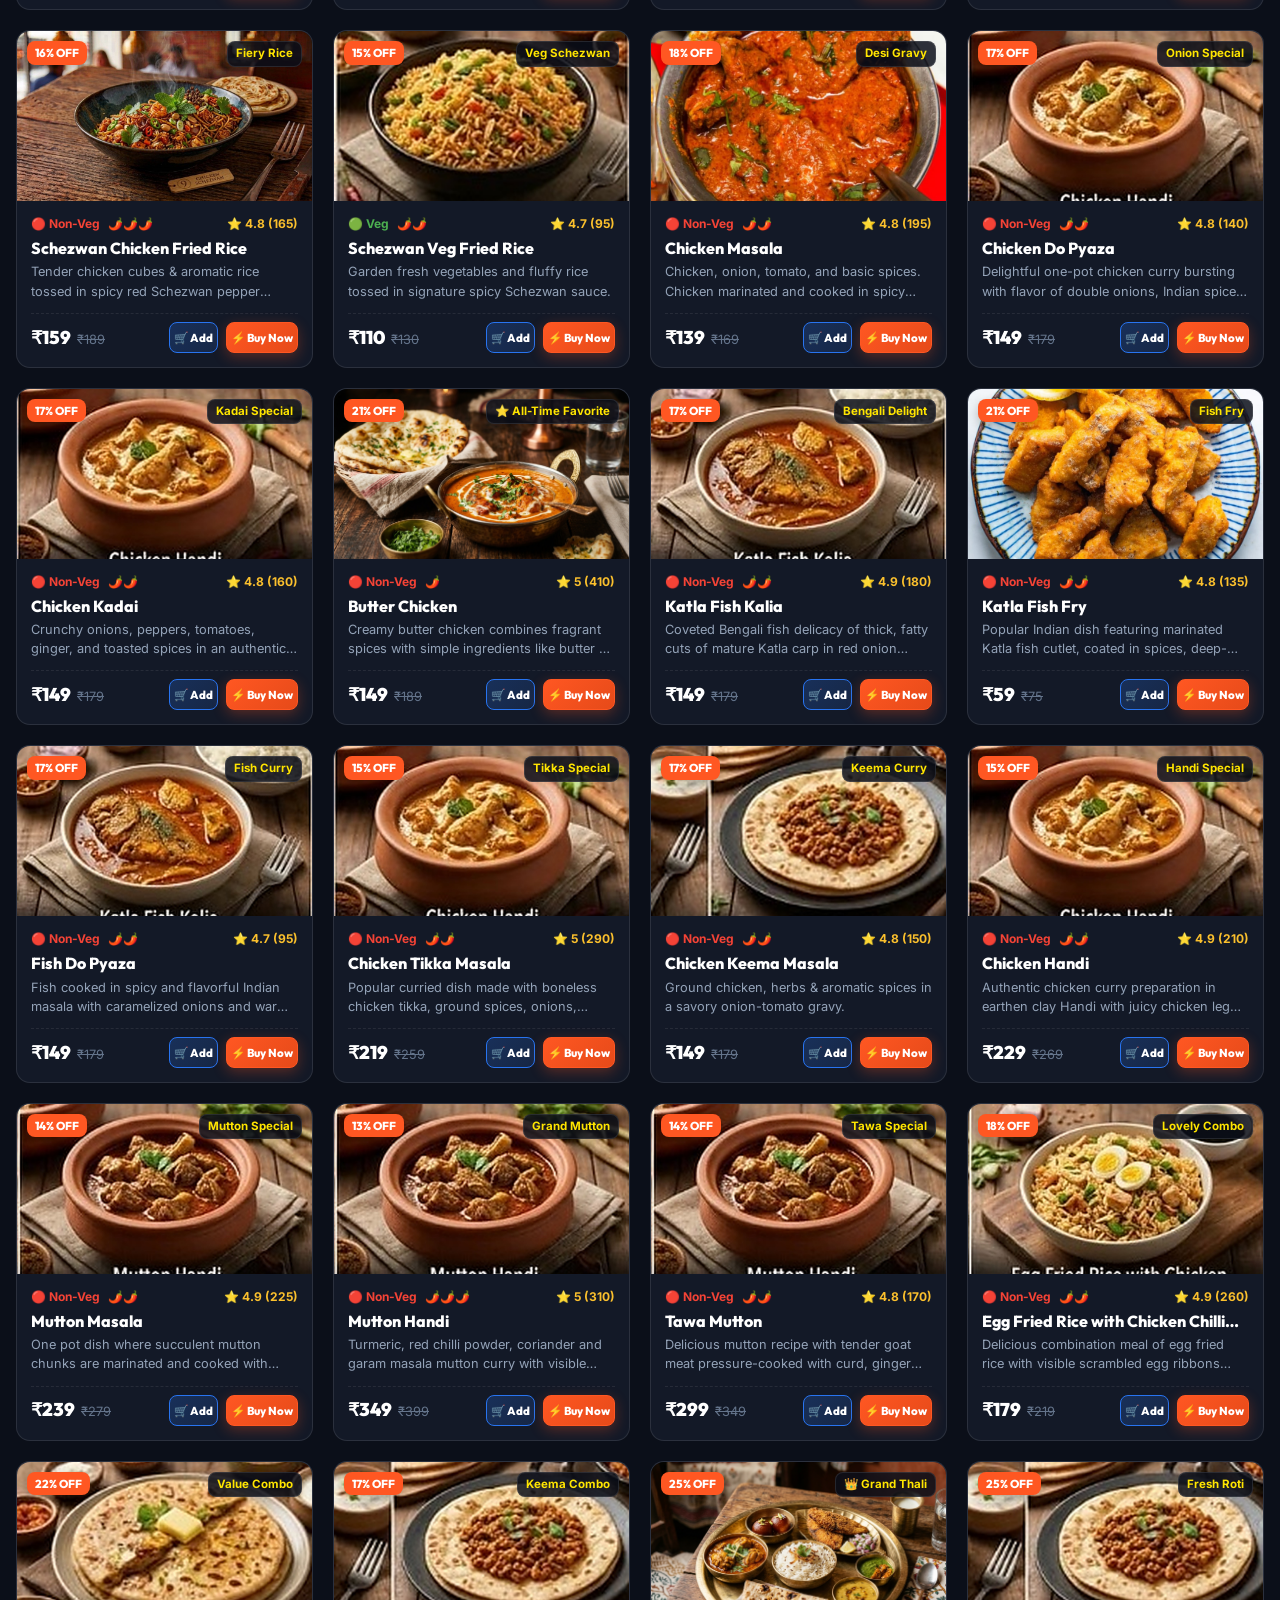
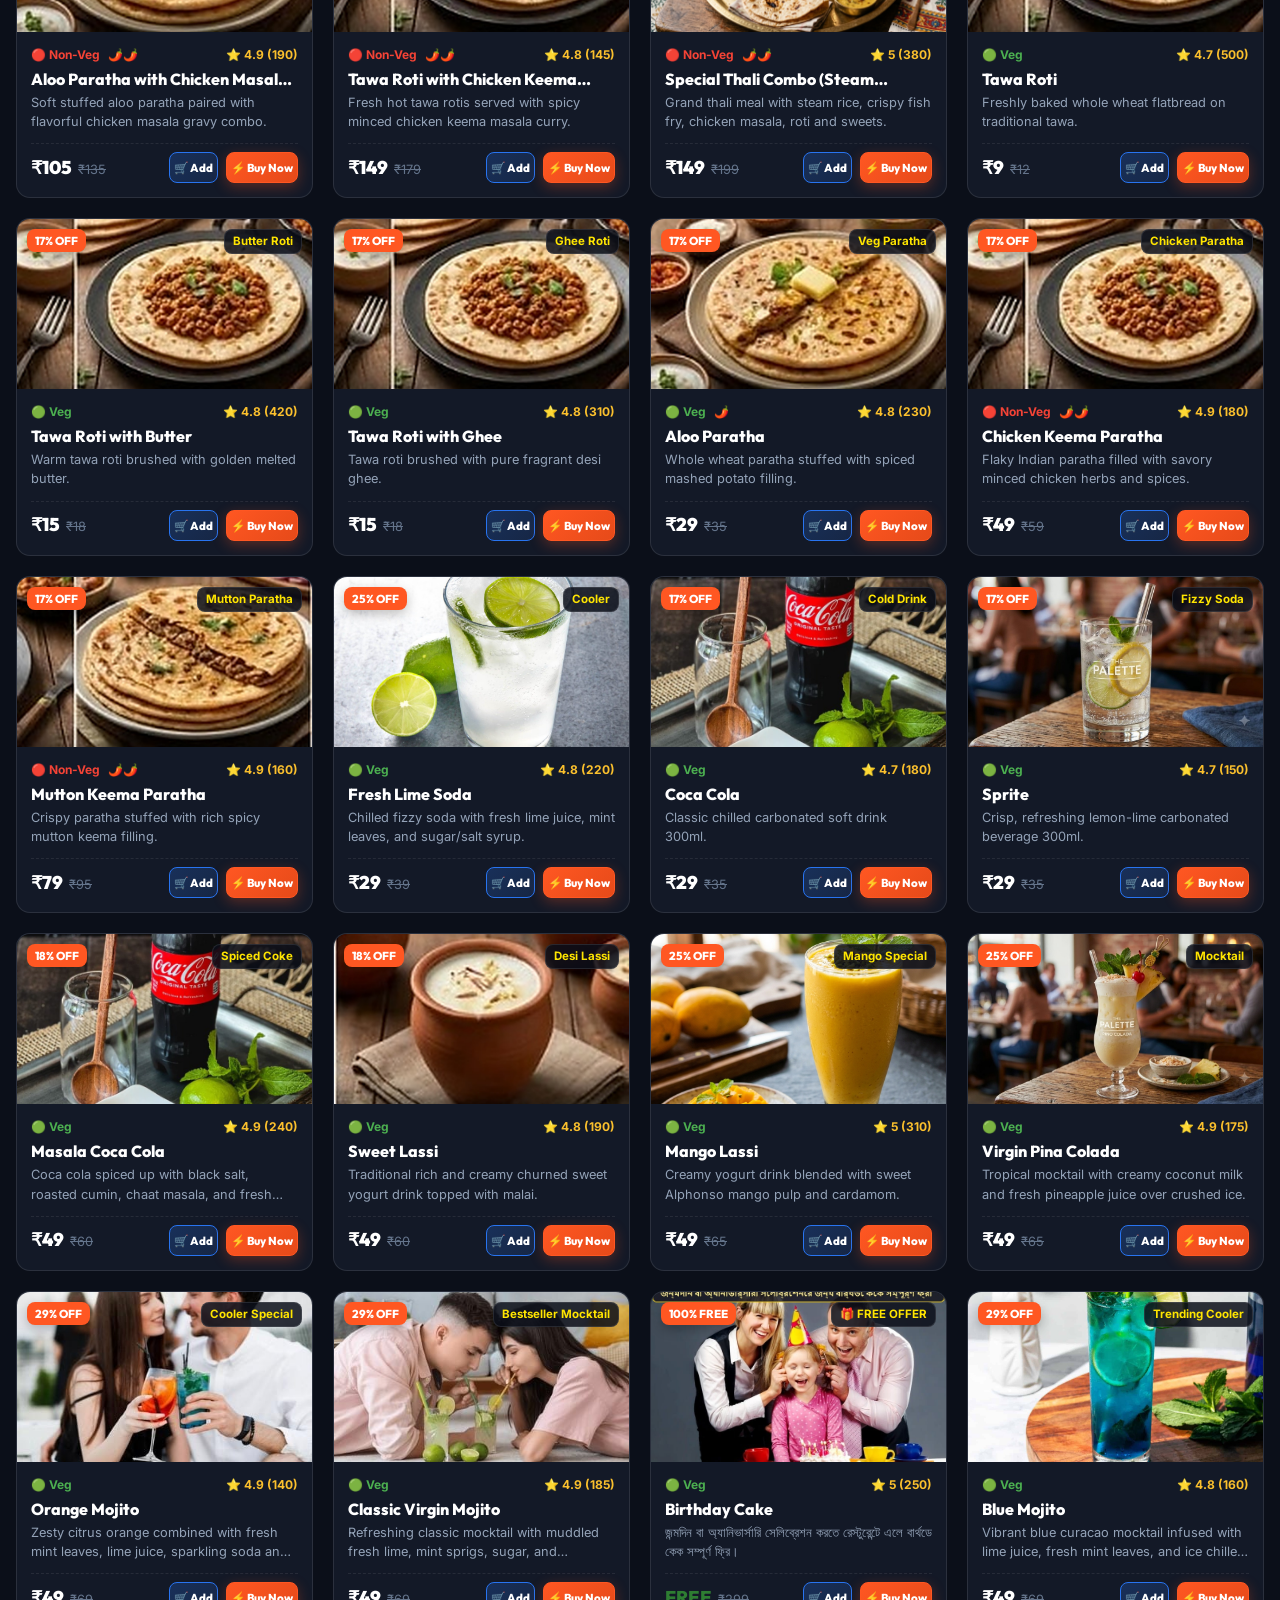
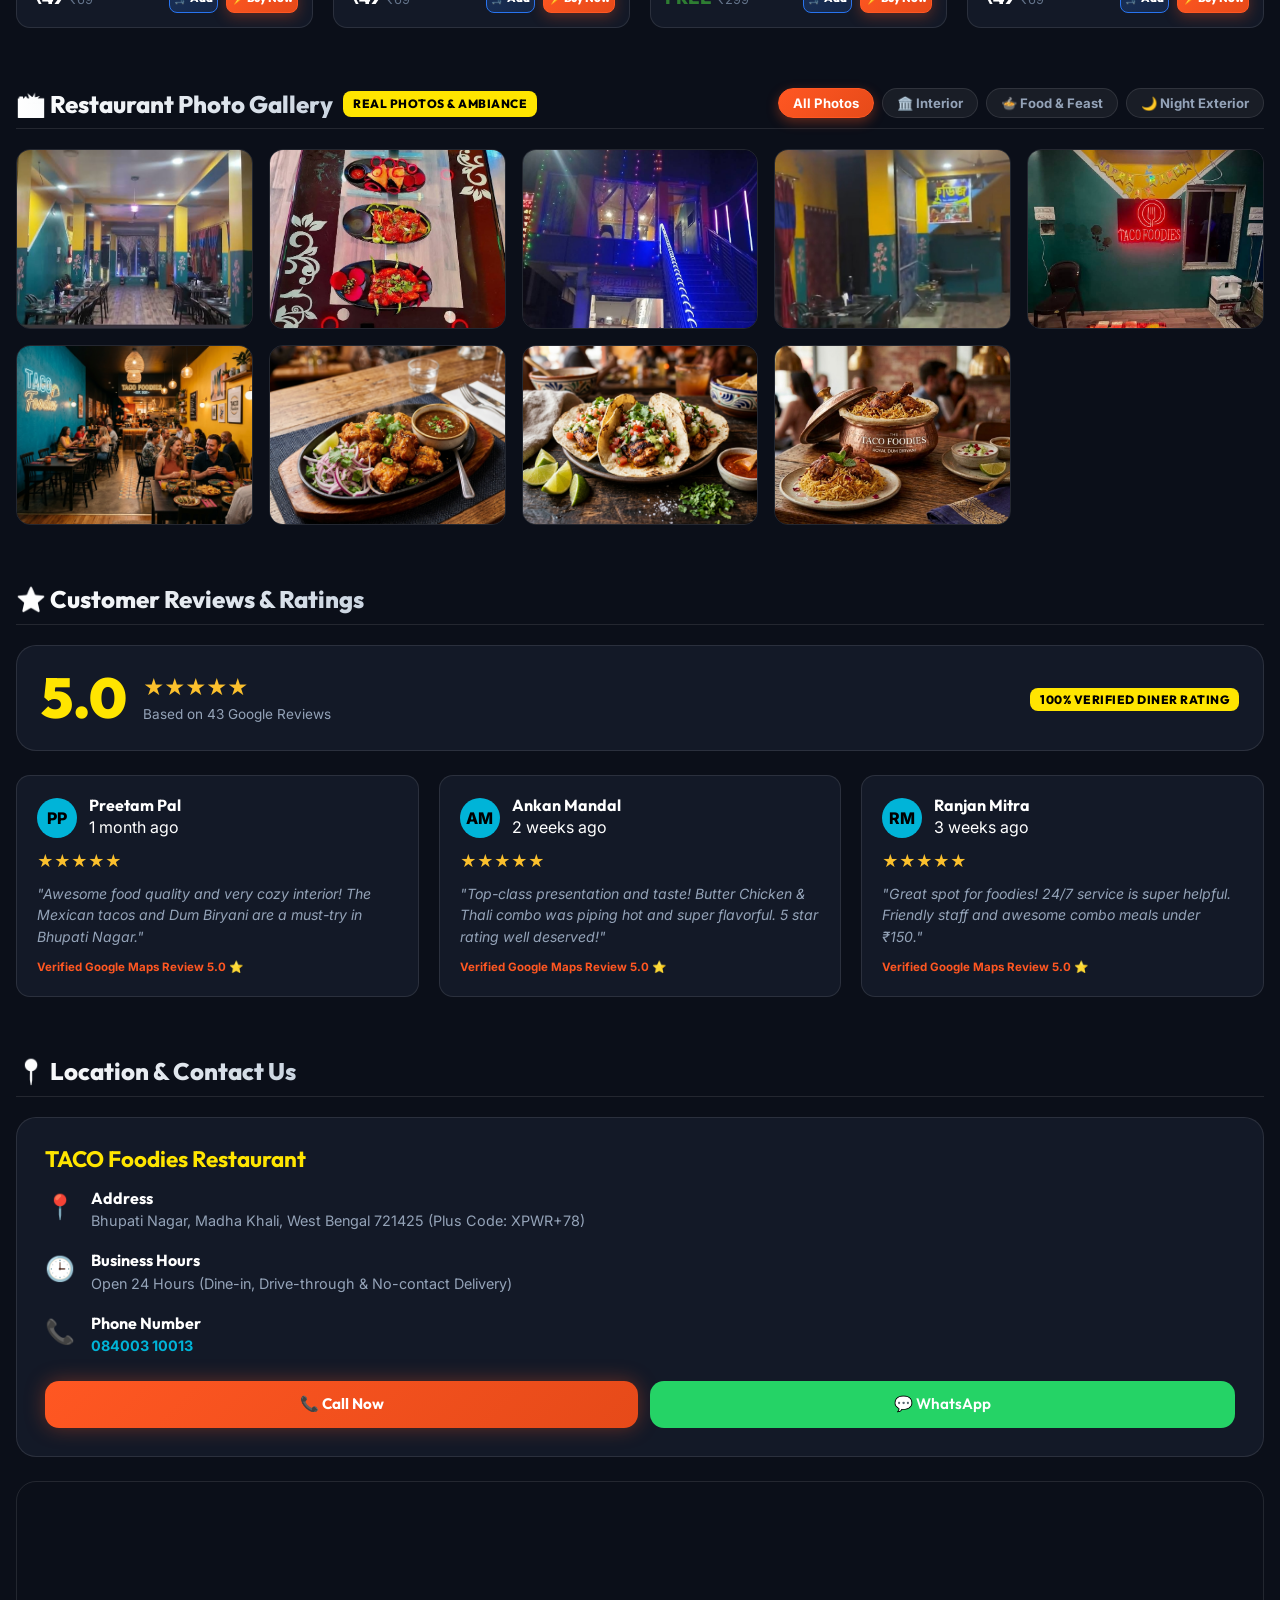
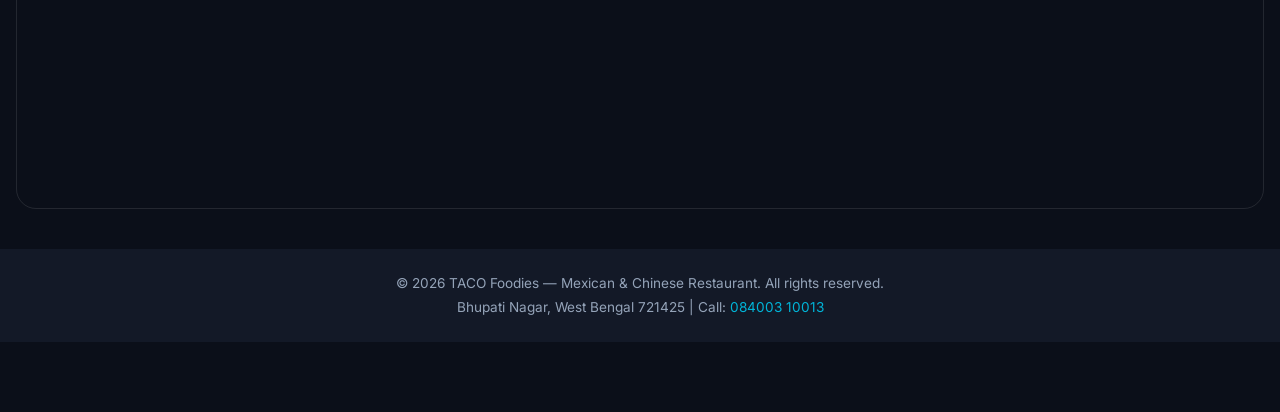
==== commit 7fa0b525: "Add Google Search Console site verification meta tag to index.html" ====
--- a/index.html
+++ b/index.html
@@ -6,6 +6,7 @@
   <title>TACO Foodies — Mexican & Chinese Restaurant</title>
   <meta name="description" content="TACO Foodies in Bhupati Nagar, West Bengal. Premium Mexican Tacos, Indo-Chinese Sizzlers, Hakka Noodles & Dim Sum. Open 24 Hours for Dine-in, Takeaway & Delivery.">
   <meta name="robots" content="index, follow">
+  <meta name="google-site-verification" content="2uTQGSUAjvSBqNW2oqPCUOGWkb2HnmxySsNE34fvdHU">
   <link rel="canonical" href="https://tacofoodies.in/">
 
   <!-- Favicon & Site Icons -->
--- a/css/components.css
+++ b/css/components.css
@@ -2467,35 +2467,89 @@
 /* Responsive Media Queries & Mobile Optimization */
 @media (max-width: 768px) {
   .header-top-bar {
-    gap: 6px;
-    padding: 8px 0;
+    display: flex !important;
+    flex-wrap: wrap !important;
+    align-items: center !important;
+    justify-content: space-between !important;
+    gap: 6px 8px !important;
+    padding: 8px 0 !important;
+  }
+
+  .brand-logo {
+    display: flex !important;
+    align-items: center !important;
+    gap: 6px !important;
+    flex-shrink: 0 !important;
+    max-width: 50%;
+  }
+
+  .brand-logo .logo-icon {
+    font-size: 1.4rem !important;
+  }
+
+  .brand-logo .main-name {
+    font-size: 0.95rem !important;
+    line-height: 1.1 !important;
+    white-space: nowrap;
+  }
+
+  .brand-logo .tagline {
+    font-size: 0.52rem !important;
+    letter-spacing: 0.5px !important;
+    white-space: nowrap;
+  }
+
+  .header-actions {
+    display: flex !important;
+    align-items: center !important;
+    gap: 4px !important;
+    flex-shrink: 0 !important;
+    margin-left: auto !important;
   }
 
   .header-contact-actions {
     display: flex !important;
-    gap: 4px;
-  }
-
-  .header-call-btn, .header-wa-btn {
-    padding: 5px 8px;
-    font-size: 0.72rem;
-    border-radius: var(--radius-sm);
-  }
-
-  .brand-logo {
-    gap: 6px;
-  }
-
-  .brand-logo .logo-icon {
-    font-size: 1.5rem;
-  }
-
-  .brand-logo .main-name {
-    font-size: 0.95rem;
-  }
-
-  .brand-logo .tagline {
-    font-size: 0.55rem;
+    align-items: center !important;
+    gap: 4px !important;
+    flex-shrink: 0 !important;
+  }
+
+  .header-pwa-btn,
+  .header-call-btn,
+  .header-wa-btn {
+    padding: 5px 8px !important;
+    font-size: 0.72rem !important;
+    font-weight: 800 !important;
+    border-radius: var(--radius-sm) !important;
+    white-space: nowrap !important;
+    letter-spacing: -0.2px !important;
+    line-height: 1.2 !important;
+  }
+
+  .owner-sync-icon-btn {
+    width: 30px !important;
+    height: 30px !important;
+    font-size: 0.8rem !important;
+    padding: 0 !important;
+    flex-shrink: 0 !important;
+  }
+
+  .header-search-wrapper {
+    order: 3 !important;
+    width: 100% !important;
+    max-width: 100% !important;
+    flex: 0 0 100% !important;
+    margin-top: 2px !important;
+  }
+
+  .header-search-input {
+    padding: 8px 12px 8px 36px !important;
+    font-size: 0.85rem !important;
+  }
+
+  .header-search-icon {
+    left: 12px !important;
+    font-size: 0.9rem !important;
   }
 
   .table-badge-btn {
@@ -2507,12 +2561,78 @@
     padding: 5px 9px;
     font-size: 0.78rem;
   }
+}
+
+@media (max-width: 480px) {
+  .header-top-bar {
+    gap: 4px 6px !important;
+    padding: 6px 0 !important;
+  }
+
+  .brand-logo .main-name {
+    font-size: 0.88rem !important;
+  }
+
+  .brand-logo .tagline {
+    display: none !important;
+  }
+
+  .header-actions {
+    gap: 3px !important;
+  }
+
+  .header-contact-actions {
+    gap: 3px !important;
+  }
+
+  .header-pwa-btn,
+  .header-call-btn,
+  .header-wa-btn {
+    padding: 4px 6px !important;
+    font-size: 0.7rem !important;
+  }
 
   .owner-sync-icon-btn {
-    width: 32px;
-    height: 32px;
-    font-size: 0.8rem;
-  }
+    width: 28px !important;
+    height: 28px !important;
+    font-size: 0.75rem !important;
+  }
+}
+
+@media (max-width: 360px) {
+  .header-top-bar {
+    gap: 4px !important;
+  }
+
+  .brand-logo .logo-icon {
+    font-size: 1.2rem !important;
+  }
+
+  .brand-logo .main-name {
+    font-size: 0.82rem !important;
+  }
+
+  .header-actions {
+    gap: 2px !important;
+  }
+
+  .header-contact-actions {
+    gap: 2px !important;
+  }
+
+  .header-pwa-btn,
+  .header-call-btn,
+  .header-wa-btn {
+    padding: 4px 4px !important;
+    font-size: 0.66rem !important;
+  }
+
+  .owner-sync-icon-btn {
+    width: 26px !important;
+    height: 26px !important;
+    font-size: 0.72rem !important;
+  }
+}
 
   .hero-slider-container {
     margin: 12px 0 20px 0;
